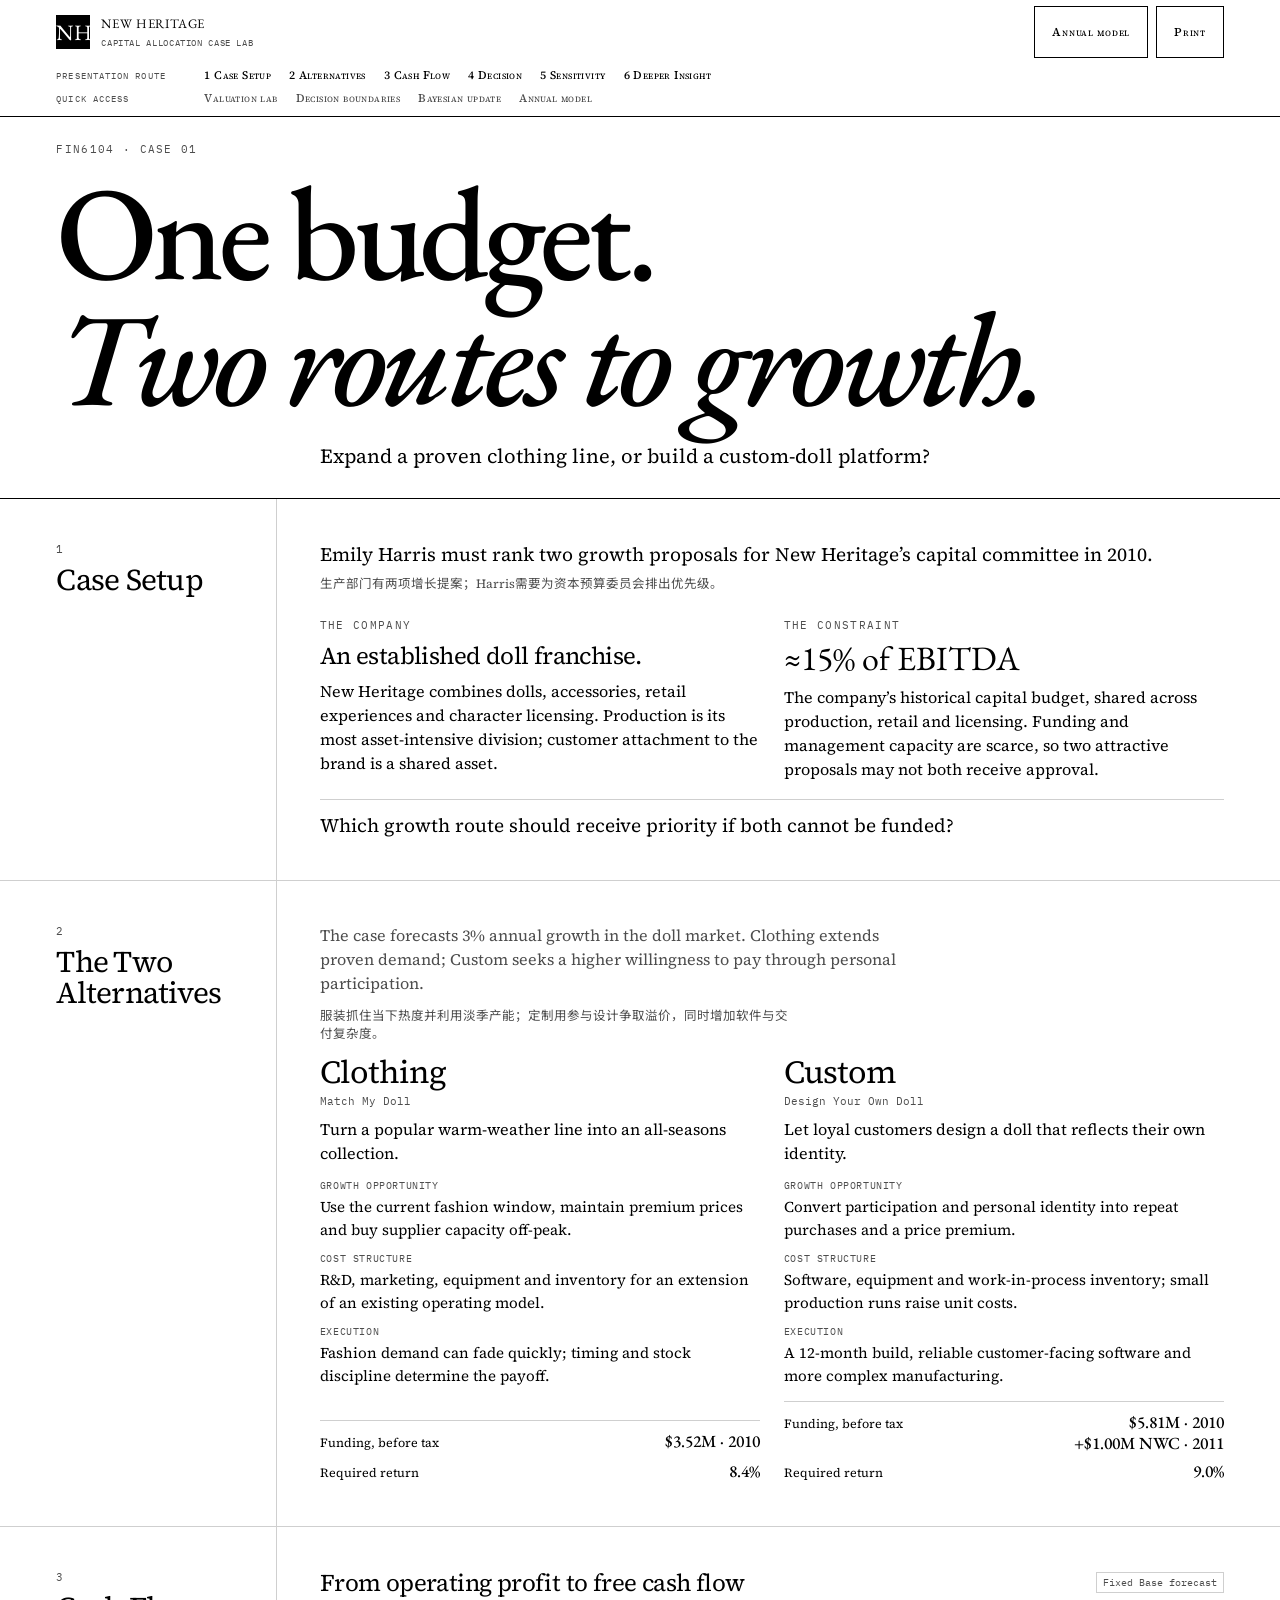
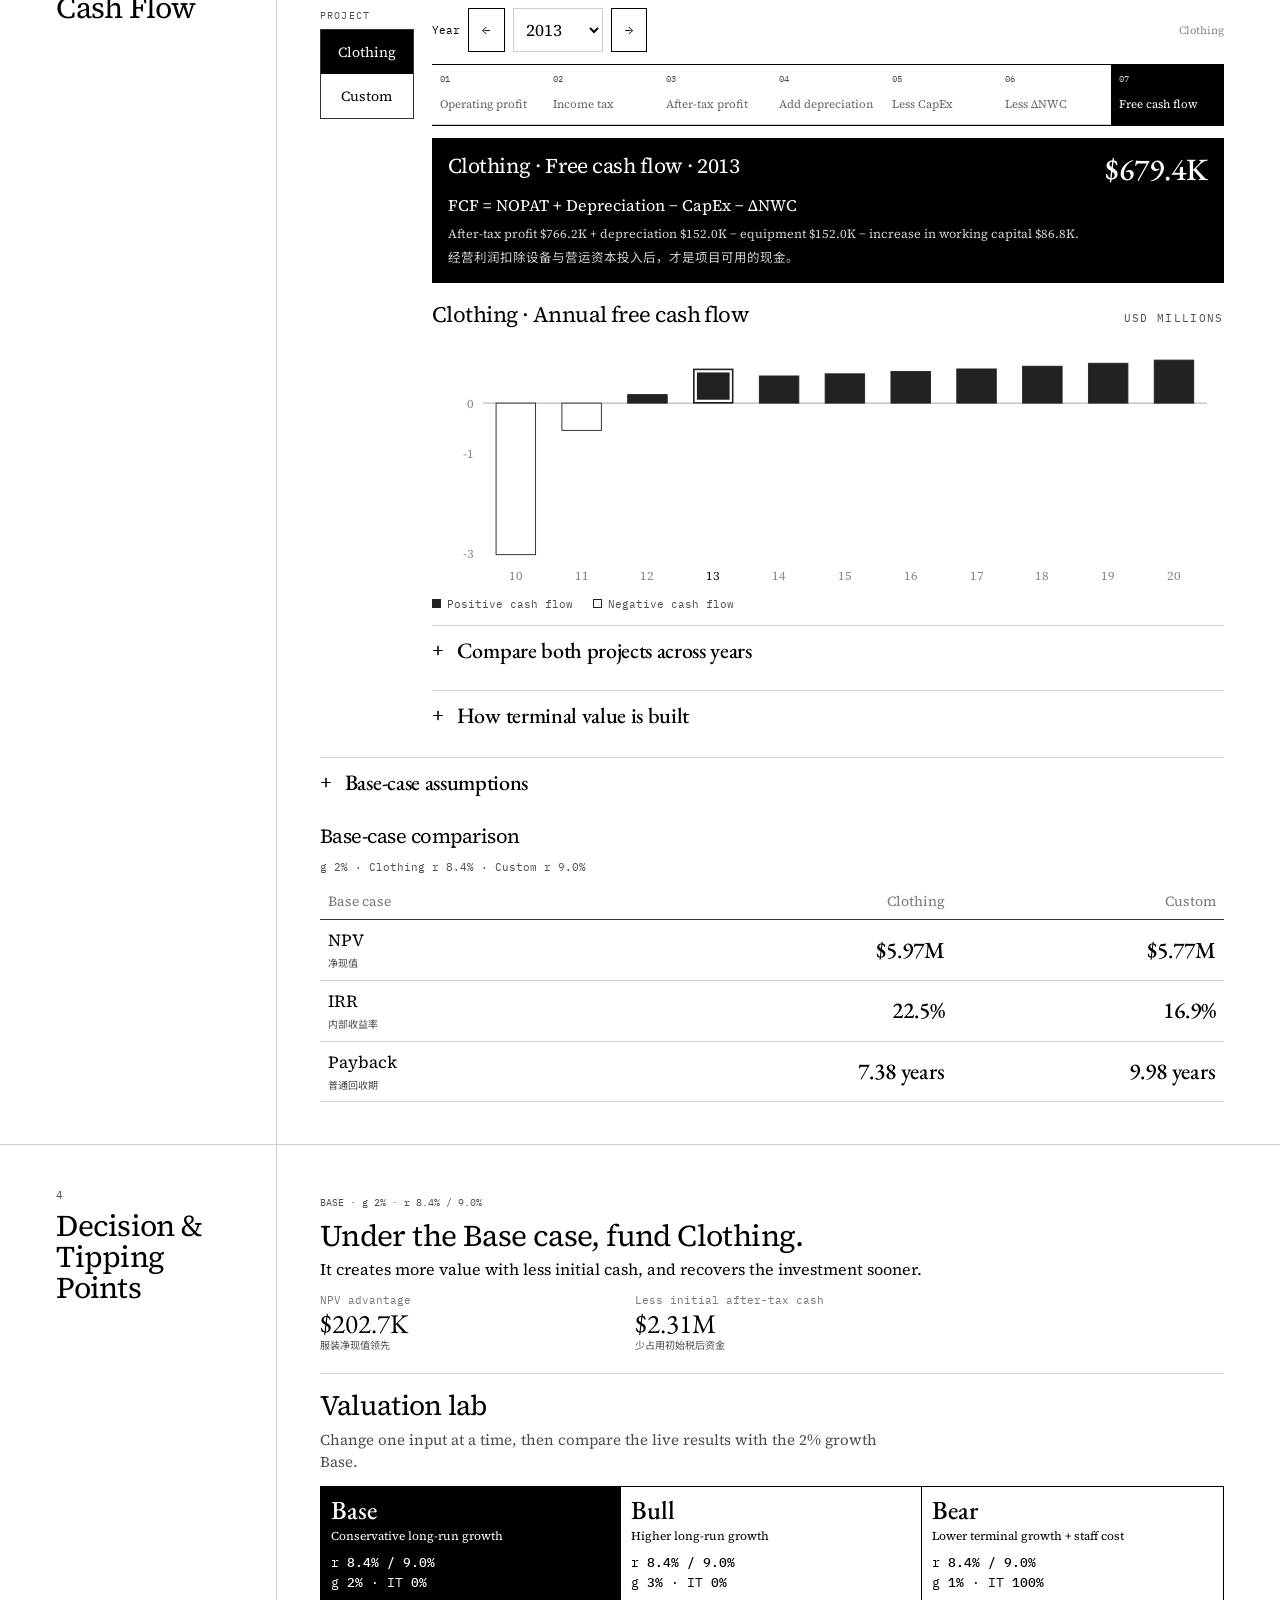
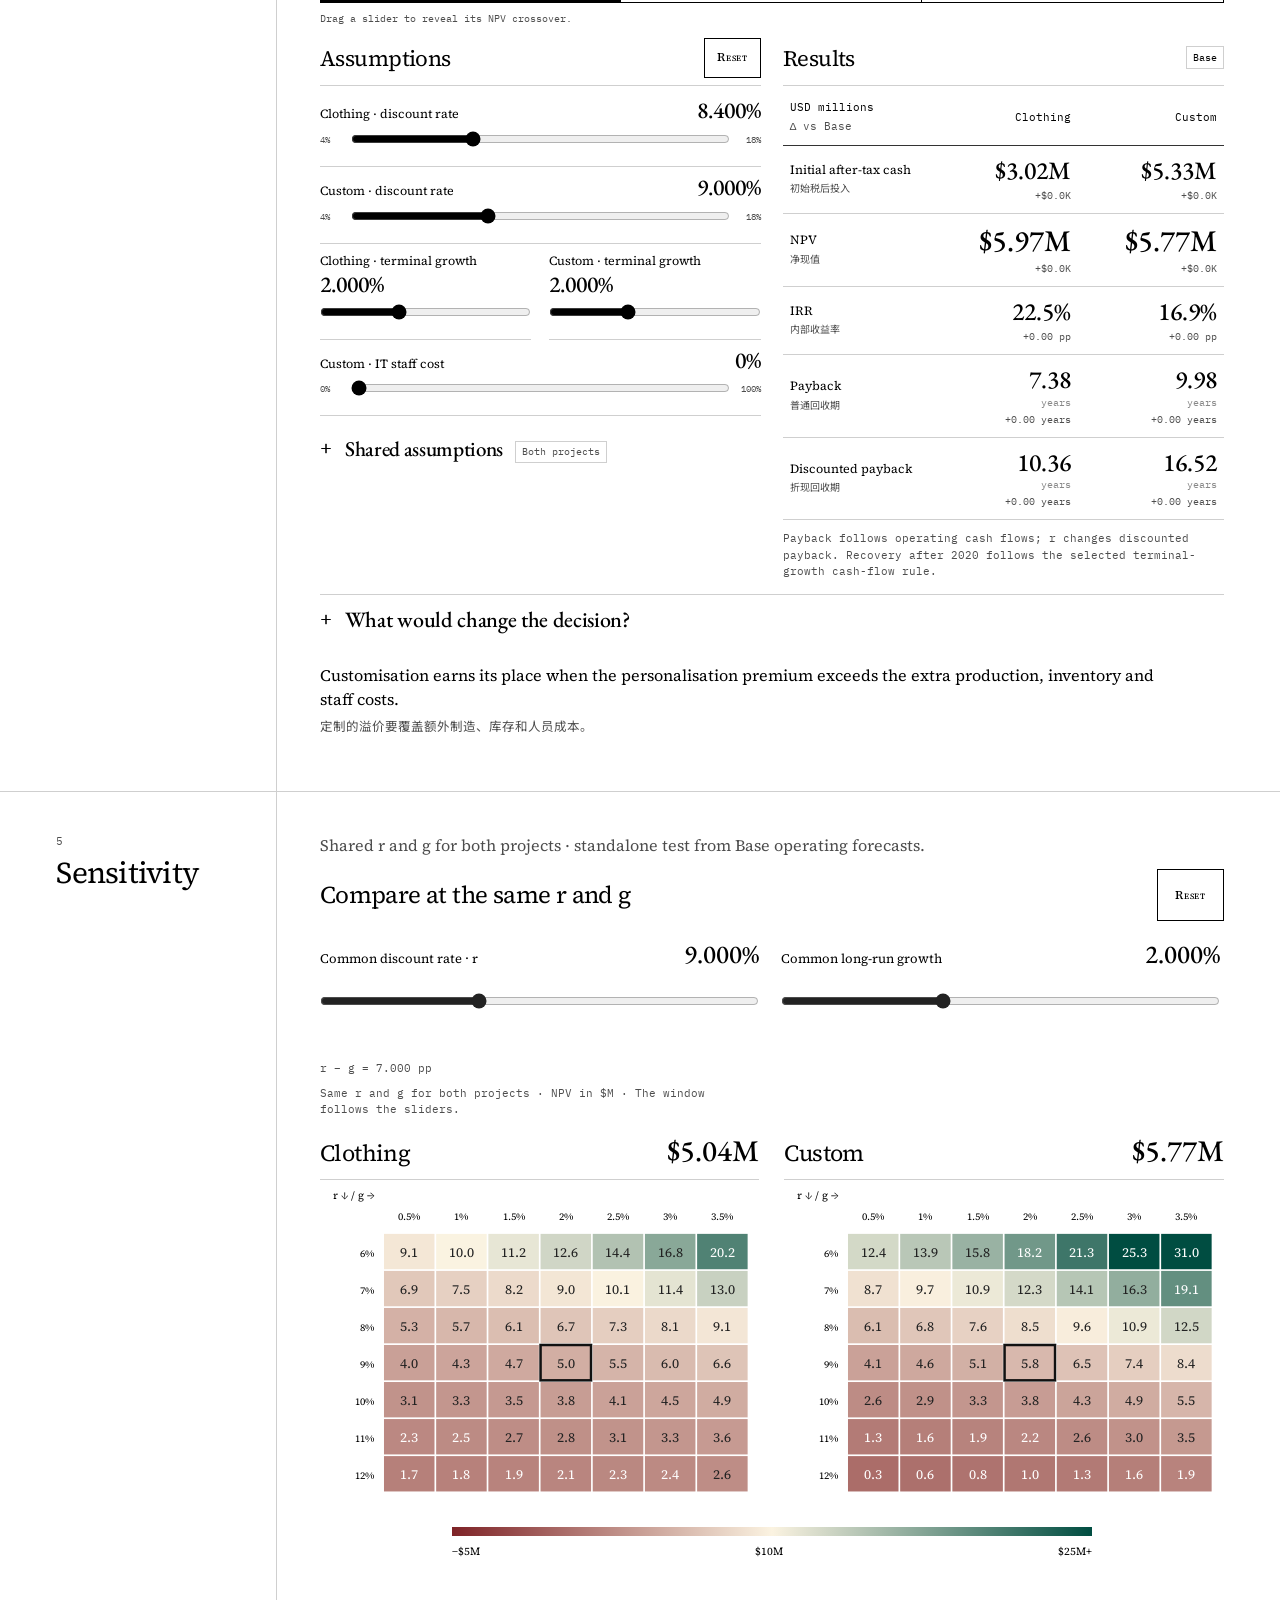
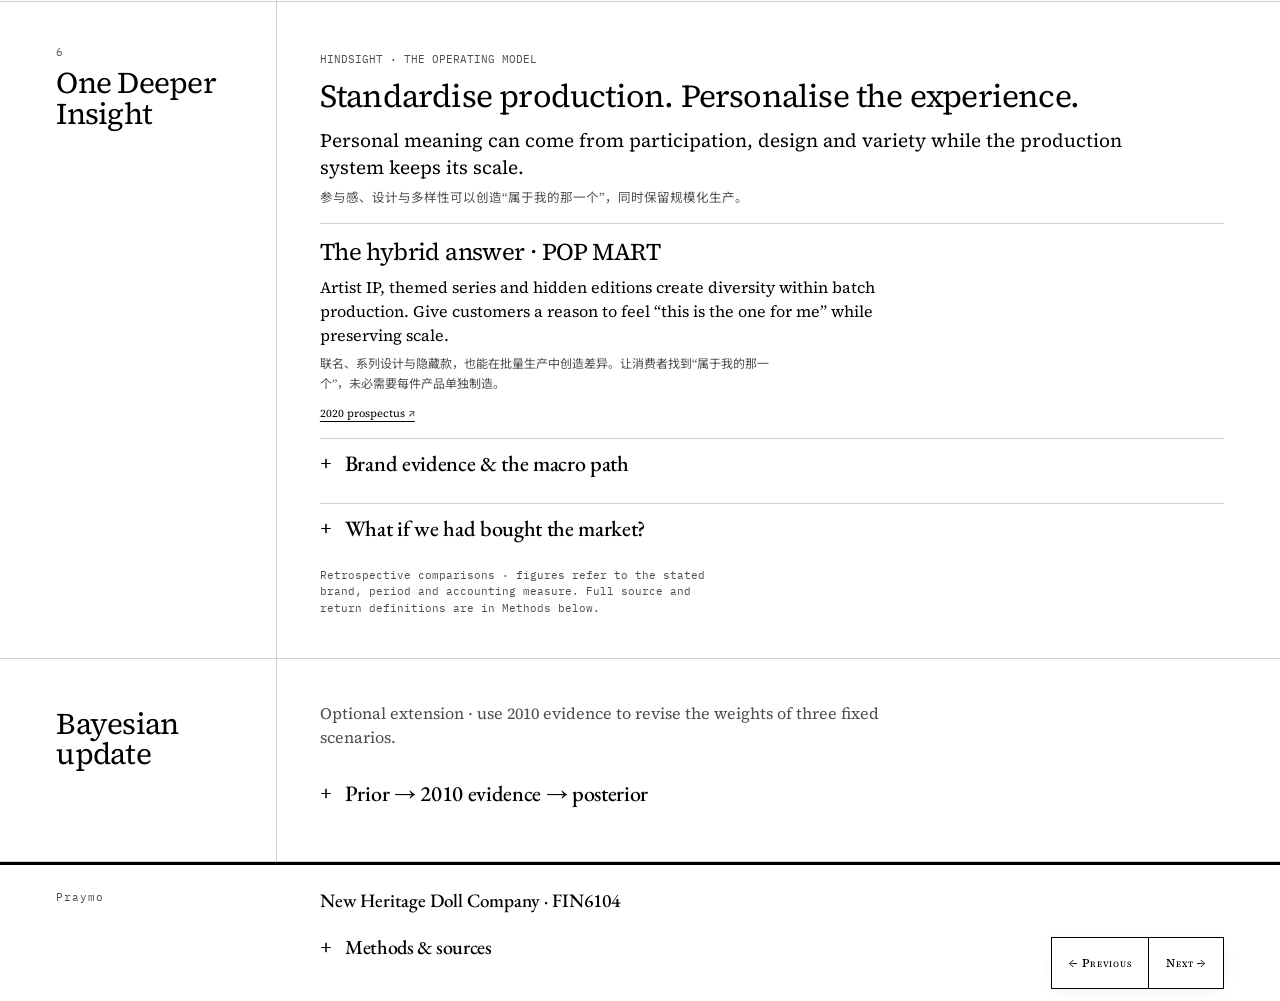
==== index.html @ f6956743 "Apply compact Monochrome typography and editorial layout" ====
<!doctype html>
<html lang="en"><head><meta charset="utf-8"><meta name="viewport" content="width=device-width, initial-scale=1"><meta name="theme-color" content="#ffffff"><meta name="nh-edition" content="2026-10-29-presentation-route"><title>New Heritage | Decision, Evidence &amp; Cash Flow</title><link rel="stylesheet" href="styles.css"><link rel="stylesheet" href="fonts.css"><link rel="stylesheet" href="monochrome.css"></head><body class="presentation"><header class="topbar"><div class="topbar-inner"><a class="brand" href="#decision"><span class="brand-mark">NH</span><span>NEW HERITAGE<small>CAPITAL ALLOCATION CASE LAB</small></span></a><div class="top-actions"><a class="btn btn-small" id="modeToggle" href="annual-model.html">Annual model</a><button class="btn btn-small" id="printBtn" type="button">Print</button></div></div><nav class="navlinks" aria-label="Sections"><div class="nav-row"><span class="nav-label">PRESENTATION ROUTE</span><a href="#setup">1 Case Setup</a><a href="#projects">2 Alternatives</a><a href="#valuation">3 Cash Flow</a><a href="#recommendation">4 Decision</a><a href="#sensitivity">5 Sensitivity</a><a href="#hindsight">6 Deeper Insight</a></div><div class="nav-row research-nav"><span class="nav-label">QUICK ACCESS</span><a href="#lab">Valuation lab</a><a href="#assumptions">Decision boundaries</a><a href="#bayesian">Bayesian update</a><a href="annual-model.html">Annual model</a></div></nav></header><main><section class="hero" id="decision" data-section="Overview" data-route="intro"><div class="hero-wrap"><div class="eyebrow">FIN6104 · CASE 01</div><h1>One budget.<br><em>Two routes to growth.</em></h1><p class="hero-lede">Expand a proven clothing line, or build a custom-doll platform?</p><div id="heroMetrics" hidden></div><div id="heroDecision" hidden></div></div></section><section class="section" id="setup" data-section="Case Setup" data-route="main"><div class="wrap"><header class="section-head"><span class="section-no">1</span><h2>Case Setup</h2></header><div class="section-body"><p class="lead">Emily Harris must rank two growth proposals for New Heritage’s capital committee in 2010.</p><p class="zh">生产部门有两项增长提案；Harris需要为资本预算委员会排出优先级。</p><div class="case-grid"><article><span class="micro">THE COMPANY</span><h3>An established doll franchise.</h3><p>New Heritage combines dolls, accessories, retail experiences and character licensing. Production is its most asset-intensive division; customer attachment to the brand is a shared asset.</p></article><article><span class="micro">THE CONSTRAINT</span><div class="case-budget">≈15% of EBITDA</div><p>The company’s historical capital budget, shared across production, retail and licensing. Funding and management capacity are scarce, so two attractive proposals may not both receive approval.</p></article></div><div class="case-question">Which growth route should receive priority if both cannot be funded?</div></div></div></section><section class="section " id="projects" data-section="The Two Alternatives" data-route="main"><div class="wrap"><header class="section-head"><span class="section-no">2</span><h2>The Two Alternatives</h2></header><div class="section-body"><p class="tool-intro">The case forecasts 3% annual growth in the doll market. Clothing extends proven demand; Custom seeks a higher willingness to pay through personal participation.</p><p class="zh">服装抓住当下热度并利用淡季产能；定制用参与设计争取溢价，同时增加软件与交付复杂度。</p><div class="grid-2" id="projectCards"></div></div></div></section><section class="section" id="valuation" data-section="Cash Flow" data-route="main"><div class="wrap"><header class="section-head"><span class="section-no">3</span><h2>Cash Flow</h2></header><div class="section-body"><div id="cashflow"><div class="explorer"><div class="explorer-heading"><h3>From operating profit to free cash flow</h3><span class="base-label scope-tag">Fixed Base forecast</span></div><div class="explorer-layout"><aside class="project-controls"><span class="micro">PROJECT</span><div class="project-switch" role="group" aria-label="Cash-flow project"><button class="tab active" data-project="clothing" type="button" aria-pressed="true">Clothing</button><button class="tab" data-project="custom" type="button" aria-pressed="false">Custom</button></div></aside><div class="explorer-main"><div class="flow-year-toolbar"><label for="flowYear">Year</label><button class="btn btn-small" id="flowYearPrev" aria-label="Previous cash-flow year">←</button><select id="flowYear" class="control-select" aria-label="Cash-flow comparison year"></select><button class="btn btn-small" id="flowYearNext" aria-label="Next cash-flow year">→</button><span id="flowProjectBasis"></span></div><div class="flow-chain" id="flowChain"></div><div class="flow-detail" id="flowDetail"></div><div class="chart-card"><div class="tool-heading"><h3 id="flowChartTitle">Annual free cash flow</h3><span class="micro">USD MILLIONS</span></div><div id="fcfChart" class="chart-wrap"></div></div><details class="supporting-details"><summary>Compare both projects across years</summary><div class="flow-year-scroll" id="flowYearMatrix"></div><div id="flowYearBridge"></div></details><details class="supporting-details"><summary>How terminal value is built</summary><div id="terminalBreakdown"></div></details></div></div></div></div><details class="baseline-rationale"><summary>Base-case assumptions</summary><div class="rationale-scroll"><table class="rationale-table"><thead><tr><th>Input · Base</th><th>What the case says</th><th>Our modeling choice</th></tr></thead><tbody><tr><th scope="row"><span class="rationale-en">Project discount rates</span><b class="rationale-value">8.4% / 9.0%</b></th><td><span class="rationale-en">The case assigns production projects rates of 7.7%, 8.4% and 9.0% by risk; Clothing is moderate risk, while Custom introduces software and manufacturing uncertainty. (pp. 4–6)</span></td><td><span class="rationale-en">Clothing’s explicit moderate-risk assessment gives 8.4%. We classify Custom as high risk because of software reliability, a longer development period and manufacturing complexity, and select the case’s 9.0% high-risk rate. Use the case’s project hurdle rates.</span></td></tr><tr><th scope="row"><span class="rationale-en">Forecasts &amp; long-run growth</span><b class="rationale-value">Case forecasts → g 2%</b></th><td><span class="rationale-en">Exhibits 1–2 give annual forecasts through 2020. The committee asks for conservative perpetual growth. (pp. 1, 4, 8)</span></td><td><span class="rationale-en">Use the case figures through 2020, then grow terminal cash flow at 2% a year. Bull tests 3%.</span></td></tr><tr><th scope="row"><span class="rationale-en">Loss tax relief</span><b class="rationale-value">Use in 2010</b></th><td><span class="rationale-en">Upfront deductible expenses are $1.250M for Clothing and $1.201M for Custom. The company also has profitable businesses. (pp. 2–3, 5–6)</span></td><td><span class="rationale-en">Base: assume the losses offset other company taxable income in 2010, saving $500K and $480.4K of tax. If they can only offset this project’s later profit, the savings arrive later and NPV falls.</span></td></tr><tr><th scope="row"><span class="rationale-en">Existing IT staff</span><b class="rationale-value">0% of $435K</b></th><td><span class="rationale-en">Table 4 lists $435K of personnel costs, mainly for 2011. Staff are corporate resources and almost certainly available; the proposal excludes their costs. (p. 6)</span></td><td><span class="rationale-en">Start at 0%, assuming reassignment causes no replacement spending or lost contribution elsewhere. Treat that as our incremental-cost judgment; the 100% test charges $435K once in 2011.</span></td></tr><tr><th scope="row"><span class="rationale-en">Investment and depreciation</span><b class="rationale-value">1.00×</b></th><td><span class="rationale-en">The exhibits give annual equipment spending and depreciation. (pp. 5–6, 8)</span></td><td><span class="rationale-en">Use the case schedules at 1.00×.</span></td></tr><tr><th scope="row"><span class="rationale-en">Working capital</span><b class="rationale-value">Deduct the increase</b></th><td><span class="rationale-en">The exhibits specify operating cash, receivables, inventory, payables and startup funding. (pp. 5–6, 8)</span></td><td><span class="rationale-en">Rebuild each year’s balance and deduct only its increase from cash flow. Inventory and receivables tie up cash; supplier credit offsets part of that funding need.</span></td></tr><tr><th scope="row"><span class="rationale-en">Timing and terminal value</span><b class="rationale-value">2010 → 2020</b></th><td><span class="rationale-en">Forecasts end in 2020; continuing operations use a growing perpetuity. (pp. 1, 4, 8)</span></td><td><span class="rationale-en">End-2010 = t₀. Discount year-end cash flows and TV₂₀₂₀ = FCF₂₀₂₀ × (1 + g) / (r − g) back to t₀.</span></td></tr></tbody></table></div></details><div class="baseline-summary"><h3 class="valuation-results-heading">Base-case comparison</h3><div class="base-label">g 2% · Clothing r 8.4% · Custom r 9.0%</div><div id="decisionComparison"></div></div></div></div></section><section class="section " id="recommendation" data-section="Decision &amp; Tipping Points" data-route="main"><div class="wrap"><header class="section-head"><span class="section-no">4</span><h2>Decision &amp; Tipping Points</h2></header><div class="section-body"><div class="recommendation-summary"><div class="base-label">BASE · g 2% · r 8.4% / 9.0%</div><h3 class="thesis" id="recTitle">Fund Clothing first.</h3><p class="lead" id="recBody"></p><div class="decision-numbers" id="decisionNumbers"></div></div><div class="decision-lab" id="lab"><h3 class="lab-title">Valuation lab</h3><p class="tool-intro">Change one input at a time, then compare the live results with the 2% growth Base.</p>
    <div class="scenario-row" id="scenarioCards"></div>
    <p class="slider-marker-key">Drag a slider to reveal its NPV crossover.</p>
        <div class="lab-layout">
      <div class="card controls-card"><div class="assumptions-header"><div><h3>Assumptions</h3></div><button class="btn btn-small" id="resetBtn" type="button">Reset</button></div>
        <div class="control-group"><div class="control-top"><label for="clothingRate"><span>Clothing · discount rate</span></label><output id="clothingRateOut">8.4%</output></div><div class="range-row"><span class="range-end">4%</span><input id="clothingRate" data-key="clothingRate" type="range" min="0.04" max="0.18" step="0.00001" value="0.084"><span class="range-end">18%</span></div></div>
        <div class="control-group"><div class="control-top"><label for="customRate"><span>Custom · discount rate</span></label><output id="customRateOut">9.0%</output></div><div class="range-row"><span class="range-end">4%</span><input id="customRate" data-key="customRate" type="range" min="0.04" max="0.18" step="0.00001" value="0.09"><span class="range-end">18%</span></div></div>
        <div class="control-pair">
          <div class="control-group"><div class="control-top"><label for="clothingG"><span>Clothing · terminal growth</span></label><output id="clothingGOut">2.0%</output></div><div class="range-row"><input id="clothingG" data-key="clothingG" type="range" min="0" max="0.055" step="0.00001" value="0.02"></div></div>
          <div class="control-group"><div class="control-top"><label for="customG"><span>Custom · terminal growth</span></label><output id="customGOut">2.0%</output></div><div class="range-row"><input id="customG" data-key="customG" type="range" min="0" max="0.055" step="0.00001" value="0.02"></div></div>
        </div>
        <div class="control-group"><div class="control-top"><label for="itShare"><span>Custom · IT staff cost</span></label><output id="itShareOut">0%</output></div><div class="range-row"><span class="range-end">0%</span><input id="itShare" data-key="itShare" type="range" min="0" max="1" step="0.05" value="0"><span class="range-end">100%</span></div></div>
        <details class="advanced-controls"><summary>Shared assumptions <span class="scope-tag">Both projects</span></summary><div class="control-group"><div class="control-top"><label for="revDelta"><span>Revenue growth shift</span></label><output id="revDeltaOut">0.0 pp</output></div><div class="range-row"><span class="range-end">−5 pp</span><input id="revDelta" data-key="revDelta" type="range" min="-0.05" max="0.05" step="0.005" value="0" aria-describedby="revDeltaHelp"><span class="range-end">+5 pp</span></div><p class="control-help" id="revDeltaHelp">Adds percentage points to each forecast growth rate after first sales; compounds over time.</p></div>
        <div class="control-group"><div class="control-top"><label for="marginDelta"><span>EBIT margin shift</span></label><output id="marginDeltaOut">0.0 pp</output></div><div class="range-row"><span class="range-end">−5 pp</span><input id="marginDelta" data-key="marginDelta" type="range" min="-0.05" max="0.05" step="0.005" value="0" aria-describedby="marginDeltaHelp"><span class="range-end">+5 pp</span></div><p class="control-help" id="marginDeltaHelp">Adds the selected share of revenue to annual operating profit.</p></div>
        <div class="control-pair">
          <div class="control-group"><div class="control-top"><label for="capexMult"><span>CapEx &amp; depreciation</span></label><output id="capexMultOut">1.00×</output></div><div class="range-row"><input id="capexMult" data-key="capexMult" type="range" min="0.5" max="1.5" step="0.05" value="1" aria-describedby="capexMultHelp"></div><p class="control-help" id="capexMultHelp">Scales both annual equipment spending and its depreciation schedule.</p></div>
          <div class="control-group"><div class="control-top"><label for="nwcMult"><span>Working-capital requirement</span></label><output id="nwcMultOut">1.00×</output></div><div class="range-row"><input id="nwcMult" data-key="nwcMult" type="range" min="0.5" max="1.5" step="0.05" value="1" aria-describedby="nwcMultHelp"></div><p class="control-help" id="nwcMultHelp">Scales annual working-capital balances, including startup funding.</p></div>
        </div>
        <div class="control-pair">

          <div class="control-group"><label for="terminalMethod" class="small" style="font-weight:750;display:block;margin-bottom:8px"><span>Terminal FCF method</span></label><select class="control-select" id="terminalMethod" aria-describedby="terminalHelp"><option value="0" selected>Grow 2020 FCF directly</option><option value="1">Rebuild NWC at terminal growth g</option></select><p class="control-help" id="terminalHelp">Sets 2021 FCF for terminal value: grow 2020 FCF, or rebuild working-capital investment at g.</p></div>
        </div>
        <div class="control-group"><label for="taxMode" class="small" style="font-weight:750;display:block;margin-bottom:8px"><span>Tax-loss timing</span></label><select class="control-select" id="taxMode" aria-describedby="taxHelp"><option value="1" selected>Immediate tax relief · Base</option><option value="2">Carry losses forward</option></select><p class="control-help" id="taxHelp">Use loss deductions now against company profit, or later against project profit.</p></div>
        </details><div class="value-chips" id="paramDiffs"></div>
      </div>
      <div class="card results-card">
        <div class="results-header"><div><h3>Results</h3></div><span class="pill teal" id="currentScenarioTag">BASE CASE</span></div>
        <div class="metric-grid" id="liveMetrics"></div>
        <div id="liveComparison"></div>
        <div class="status-note" id="liveNote"></div><p class="payback-basis">Payback follows operating cash flows; r changes discounted payback. Recovery after 2020 follows the selected terminal-growth cash-flow rule.</p>
        <div id="liveNpvChart" class="chart-wrap" hidden></div>
      </div>
    </div>
<details class="tipping-detail" id="assumptions"><summary>What would change the decision?</summary><div id="thresholdMount"></div></details></div><p class="economic-line">Customisation earns its place when the personalisation premium exceeds the extra production, inventory and staff costs.</p><p class="zh">定制的溢价要覆盖额外制造、库存和人员成本。</p></div></div></section><section class="section " id="sensitivity" data-section="Sensitivity" data-route="main"><div class="wrap"><header class="section-head"><span class="section-no">5</span><h2>Sensitivity</h2></header><div class="section-body"><p class="tool-intro">Shared r and g for both projects · standalone test from Base operating forecasts.</p><div class="sensitivity-layout">
      <div class="card sensitivity-note"><span class="pill">CURRENT NPV GAP</span><div class="big-diff" id="npvGap">+$0.18M</div><h3 id="rankingTitle">Custom 当前领先</h3><p id="rankingText">基准情景下的净现值差距很小。终值假设是影响排名的主要因素之一。</p><div class="flip-box" id="flipBox"><strong>排名翻转条件</strong><span>正在计算……</span></div></div>
      <div class="card heatmap-card"><div class="heatmap-header"><h3>Compare at the same r and g</h3><button class="btn btn-small" id="sensitivityReset" type="button">Reset</button><select id="heatProject" class="control-select" hidden="hidden" aria-hidden="true"><option value="growth">Common long-run growth</option><option value="rate">Parallel discount-rate shift</option></select></div><div class="shared-sweep-control rate-sweep"><div class="control-top"><label for="sensitivityR">Common discount rate · r</label><output id="sensitivityROut"></output></div><div class="range-track"><input type="range" id="sensitivityR" min="0.04" max="0.18" step="0.0001" value="0.09"><span class="crossover-tick" id="sensitivityRTick" hidden><b></b></span></div></div><div class="shared-sweep-control"><div class="control-top"><label for="sharedSweep">Common long-run growth</label><output id="sharedSweepOut">3.00%</output></div><div class="range-track"><input type="range" id="sharedSweep" min="0" max="0.055" step="0.0001" value="0.02"><span class="crossover-tick" id="sharedSweepTick" hidden><b></b></span></div></div><p class="spread-note" id="sensitivitySpread" aria-live="polite"></p><div id="heatmapMount"></div></div>
    </div>
  </div></div></section><section class="section" id="hindsight" data-section="One Deeper Insight" data-route="main"><div class="wrap"><header class="section-head"><span class="section-no">6</span><h2>One Deeper Insight</h2></header><div class="section-body"><span class="base-label">HINDSIGHT · THE OPERATING MODEL</span><h3 class="deeper-focus">Standardise production. Personalise the experience.</h3><p class="lead">Personal meaning can come from participation, design and variety while the production system keeps its scale.</p><p class="zh">参与感、设计与多样性可以创造“属于我的那一个”，同时保留规模化生产。</p><div class="hybrid-lesson"><h3>The hybrid answer · POP MART</h3><p>Artist IP, themed series and hidden editions create diversity within batch production. Give customers a reason to feel “this is the one for me” while preserving scale.</p><p class="zh">联名、系列设计与隐藏款，也能在批量生产中创造差异。让消费者找到“属于我的那一个”，未必需要每件产品单独制造。</p><a href="https://www1.hkexnews.hk/listedco/listconews/sehk/2020/1201/2020120100099.pdf" target="_blank" rel="noopener">2020 prospectus ↗</a></div><details class="historical-evidence"><summary>Brand evidence &amp; the macro path</summary><div class="hindsight-grid"><article><span class="micro">PARTICIPATION + STANDARD COMPONENTS</span><h3>Build-A-Bear</h3><div class="history-number">$529.8M</div><small>FY2025 revenue · $67.2M pre-tax income</small><p>Stuffing, dressing and naming create a personal experience around reusable components. A 12.7% pre-tax margin shows the model can generate profit.</p><p class="zh">标准部件加参与体验，2025财年税前利润率12.7%。</p><a href="https://buildabear.gcs-web.com/news-releases/news-release-details/build-bear-workshop-reports-fourth-and-record-fiscal-2025" target="_blank" rel="noopener">FY2025 results ↗</a></article><article><span class="micro">PERSONALISED DOLLS</span><h3>American Girl</h3><div class="history-number">−9%</div><small>FY2023 segment net sales · $207.2M</small><p>Create Your Own launched in 2017. The wider brand later faced declining sales and a $5.7M operating loss in 2023. Customisation still needs sustained brand demand.</p><p class="zh">2017年推出定制；品牌2023年收入下降、经营亏损，持续需求仍是核心。</p><a href="https://www.americangirl.com/pages/our-story" target="_blank" rel="noopener">2017 launch</a> · <a href="https://www.sec.gov/Archives/edgar/data/63276/000162828024011371/mat-20231231.htm" target="_blank" rel="noopener">FY2023 results ↗</a></article><article><span class="micro">REFRESH AN ESTABLISHED FRANCHISE</span><h3>Barbie</h3><div class="history-number">+16%</div><small>2020 gross billings · $1.35B</small><p>An established brand grew through a scalable product portfolio. This is the execution analogue for refreshing a proven line rather than rebuilding the production model.</p><p class="zh">成熟品牌通过规模化产品组合增长，对应服装项目“扩展已验证产品”的执行逻辑。</p><a href="https://www.sec.gov/Archives/edgar/data/63276/000162828021003197/mat-20201231.htm" target="_blank" rel="noopener">FY2020 results ↗</a></article></div><div class="macro-check"><h3>What the macro path supported</h3><p>The 2009–2020 expansion and the later e-commerce surge supported online access. The tax changes and the 2020 recession challenge a smooth, unchanged cash-flow path.</p><p class="zh">复苏与电商增长支持线上渠道；税制变化和2020年衰退，则要求重新检验现金流路径。</p><a href="https://www.nber.org/research/data/us-business-cycle-expansions-and-contractions" target="_blank" rel="noopener">NBER</a> · <a href="https://www.census.gov/library/stories/2022/04/ecommerce-sales-surged-during-pandemic.html" target="_blank" rel="noopener">US Census</a></div></details><details class="market-coda" id="marketCheck"><summary>What if we had bought the market?</summary><p class="market-subtitle">Growth of $100 · End-2010 → End-2020 · Total return</p><div id="marketChart" class="market-chart"></div><div id="marketReturns" class="market-returns"></div><p class="market-takeaway">Investing is about turning capital into cash.</p></details><p class="source-note">Retrospective comparisons · figures refer to the stated brand, period and accounting measure. Full source and return definitions are in Methods below.</p></div></div></section><section class="section" id="bayesian" data-section="Bayesian update" data-route="research"><div class="wrap"><header class="section-head"><h2>Bayesian update</h2></header><div class="section-body"><p class="tool-intro">Optional extension · use 2010 evidence to revise the weights of three fixed scenarios.</p><details class="bayes-disclosure" id="bayesianDisclosure"><summary>Prior → 2010 evidence → posterior</summary><p class="bayes-scope">Fixed scenario values · both projects · separate from lab adjustments</p><details class="bayes-scenarios"><summary>Scenario NPVs used in this update</summary><div id="robustnessMount"></div></details><p class="lead" id="bayesNarrative"></p><p class="zh" id="bayesNarrativeZh"></p><div class="evidence-grid"><article><span class="micro">10 AUG 2010 · FED</span><h3>A slower recovery.</h3><p>Weak income, unemployment and tight credit weigh on household spending.</p><a href="https://www.federalreserve.gov/newsevents/pressreleases/monetary20100810a.htm" target="_blank" rel="noopener">Read evidence ↗</a></article><article><span class="micro">29 JAN 2010 · MATTEL</span><h3>Demand is uneven.</h3><p>FY2009 sales fell 8%; American Girl gross sales were flat.</p><a href="https://www.sec.gov/Archives/edgar/data/63276/000119312510016252/dex991.htm" target="_blank" rel="noopener">Read evidence ↗</a></article><article><span class="micro">18 FEB 2010 · BUILD-A-BEAR</span><h3>Experience is cyclical.</h3><p>Fiscal Q4 2009 comparable-store sales fell 9.9%.</p><a href="https://www.sec.gov/Archives/edgar/data/1113809/000115752310001003/a6184440ex99_1.htm" target="_blank" rel="noopener">Read evidence ↗</a></article></div><div class="bayes-tool"><div class="tool-heading"><h3>Prior → evidence → posterior</h3><button class="btn btn-small" id="neutralEvidence" type="button">Neutral evidence · 1×</button></div><p class="input-note">1. Set prior weights → 2. Score how well the evidence fits each scenario → 3. Update weights and weighted NPVs.</p><div class="table-scroll"><table class="bayes-input-table"><thead><tr><th>Scenario</th><th>Prior weight · %</th><th>Evidence fit · ×</th><th>Prior × fit</th><th>Updated weight</th></tr></thead><tbody><tr><th>Base<small>g 2%</small></th><td><input id="probBase" type="number" min="0" max="100" step="1" value="50" aria-label="Base prior weight"></td><td><input id="likeBase" type="number" min="0" max="10" step="0.1" value="1" aria-label="Base evidence likelihood"></td><td class="bayes-product" id="bayesProductBase"></td><td id="posteriorBase"></td></tr><tr><th>Bull<small>g 3%</small></th><td><input id="probBull" type="number" min="0" max="100" step="1" value="20" aria-label="Bull prior weight"></td><td><input id="likeBull" type="number" min="0" max="10" step="0.1" value="0.6" aria-label="Bull evidence likelihood"></td><td class="bayes-product" id="bayesProductBull"></td><td id="posteriorBull"></td></tr><tr><th>Bear<small>g 1% + IT</small></th><td><input id="probBear" type="number" min="0" max="100" step="1" value="30" aria-label="Bear prior weight"></td><td><input id="likeBear" type="number" min="0" max="10" step="0.1" value="1.5" aria-label="Bear evidence likelihood"></td><td class="bayes-product" id="bayesProductBear"></td><td id="posteriorBear"></td></tr></tbody></table></div><div id="probResults" aria-live="polite"></div><div id="bayesWeightBoundary"></div><p class="method-note">Illustrative analyst inputs: prior weights and evidence-fit multipliers. Updated weight = (prior × fit) / Σ(prior × fit). Weighted NPV = Σ(updated weight × scenario NPV).</p></div></details></div></div></section><div id="appendixMounts" hidden><div id="valuationBridge"></div><select id="daysMode"><option value="365" selected>365</option><option value="360">360</option></select><div id="npvBar"></div><div id="terminalChart"></div><div id="validationTableMount"></div></div></main><footer class="foot"><div class="footer-wrap"><strong>New Heritage Doll Company · FIN6104</strong><span class="author-mark">Praymo</span><details id="methods"><summary>Methods &amp; sources</summary><p>Base: g 2%; Clothing r 8.4%, Custom r 9.0%; tax 40%; 365-day workbook convention; immediate loss relief; no extra IT staff charge. Original Excel checks retain their original g 3% inputs.</p><p>IRR includes terminal value in 2020. Payback excludes a terminal-value sale; both paybacks extend annual operating cash flows beyond 2020 using the chosen terminal-growth rule. Fractional years use interpolation.</p><p>IT: the 2011 staff-cost test adds up to $435K before tax. Include replacement spending or displaced contribution when resources have another valuable use. A company-wide cost transfer alone does not change cash flow.</p><p>Bayesian priors and evidence-fit multipliers are illustrative analyst choices, without statistical calibration to the cited news. Brand figures cover different periods and accounting measures; American Girl results cover the whole segment. Brand comparisons inform the operating argument.</p><p>QQQ: compound the rounded annual NAV total returns in the 2021 prospectus, with distributions reinvested. Treasury: rebase Damodaran’s annual 10-year US T-bond total-return wealth series, including coupons and price changes. Both start at $100 at end-2010, before investor taxes; project IRRs are model forecasts.</p><div class="method-links"><a href="https://www.sec.gov/Archives/edgar/data/1067839/000119312521019335/d78829d485bpos.htm" target="_blank" rel="noopener">QQQ prospectus</a><a href="https://pages.stern.nyu.edu/~adamodar/New_Home_Page/datafile/histretSP.html" target="_blank" rel="noopener">Treasury return series</a><a href="https://ocw.mit.edu/courses/14-271-industrial-organization-i-fall-2022/mit14_271_f22_lec3slides.pdf" target="_blank" rel="noopener">Pricing-menu theory</a></div></details></div></footer><div class="floating-nav"><button class="btn" id="prevSection" type="button">← Previous</button><button class="btn btn-dark" id="nextSection" type="button">Next →</button></div><div class="toast" id="toast" role="status" aria-live="polite"></div><script src="model-core.js"></script><script>
function setScenario(name){state=scenarioParams(name);scenarioName=name;syncControls();renderAll();toast(name==='Base'?'Base restored · g 2%':name==='Bull'?'Bull · g 3%':'Bear · g 1% + IT cost');}
function syncControls(){
  const map={clothingRate:'clothingRate',customRate:'customRate',clothingG:'clothingG',customG:'customG',revDelta:'revDelta',marginDelta:'marginDelta',capexMult:'capexMult',nwcMult:'nwcMult',itShare:'itShare'};
  Object.entries(map).forEach(([k,id])=>{if($(id))$(id).value=state[k];});
  $('daysMode').value=String(state.days);$('terminalMethod').value=String(state.terminalMethod);$('taxMode').value=String(state.taxMode);
  updateControlOutputs();
}
function updateControlOutputs(){
  $('clothingRateOut').textContent=(state.clothingRate*100).toFixed(3)+'%';$('customRateOut').textContent=(state.customRate*100).toFixed(3)+'%';$('clothingGOut').textContent=(state.clothingG*100).toFixed(3)+'%';$('customGOut').textContent=(state.customG*100).toFixed(3)+'%';
  $('revDeltaOut').textContent=(state.revDelta*100>0?'+':'')+(state.revDelta*100).toFixed(1)+' pp';$('marginDeltaOut').textContent=(state.marginDelta*100>0?'+':'')+(state.marginDelta*100).toFixed(1)+' pp';
  $('capexMultOut').textContent=state.capexMult.toFixed(2)+'×';$('nwcMultOut').textContent=state.nwcMult.toFixed(2)+'×';$('itShareOut').textContent=(state.itShare*100).toFixed(0)+'%';
}
function deltaText(current,base,fmt){const d=current-base;if(Math.abs(d)<1e-9)return '与 Excel 基准一致';return (d>0?'+':'−')+fmt(Math.abs(d));}
function renderParamDiffs(){$('paramDiffs').innerHTML='';}


function recoveryYears(m,discounted=false){
 const explicit=discounted?m.discountedPayback:m.payback;
 if(Number.isFinite(explicit))return explicit;
 const flows=discounted?m.pvFcf:m.fcf;
 const need=-flows.reduce((sum,v)=>sum+v,0);
 if(need<=0)return 10;
 const first=m.terminalFcf/(discounted?Math.pow(1+m.rate,11):1);
 const q=(1+m.g)/(discounted?1+m.rate:1);
 if(!Number.isFinite(first)||first<=0||!Number.isFinite(q)||q<=0)return null;
 let n,prior,flow;
 if(Math.abs(q-1)<1e-12){n=Math.max(1,Math.ceil(need/first));prior=first*(n-1);flow=first;}
 else{
   if(q<1&&need>=first/(1-q))return null;
   const logq=Math.log(q);
   n=Math.max(1,Math.ceil(Math.log1p(need*(q-1)/first)/logq));
   prior=first*Math.expm1((n-1)*logq)/(q-1);
   flow=first*Math.exp((n-1)*logq);
 }
 const result=10+n-1+Math.max(0,Math.min(1,(need-prior)/flow));
 return Number.isFinite(result)?result:null;
}
function extendedPayback(m){return recoveryYears(m,false);}
function extendedDiscountedPayback(m){return recoveryYears(m,true);}
const activeMarkerIds=new Set(),heldMarkerIds=new Set(),markerTimers={};
function revealMarker(input){activeMarkerIds.add(input.id);clearTimeout(markerTimers[input.id]);input.parentElement.querySelector('.crossover-tick')?.classList.add('is-active');}
function fadeMarker(input){clearTimeout(markerTimers[input.id]);markerTimers[input.id]=setTimeout(()=>{activeMarkerIds.delete(input.id);input.parentElement.querySelector('.crossover-tick')?.classList.remove('is-active');},650);}
function bindMarker(input){if(input.dataset.markerBound)return;input.dataset.markerBound='1';input.addEventListener('pointerdown',()=>{heldMarkerIds.add(input.id);revealMarker(input);});input.addEventListener('input',()=>{revealMarker(input);if(!heldMarkerIds.has(input.id))fadeMarker(input);});input.addEventListener('pointerup',()=>{heldMarkerIds.delete(input.id);fadeMarker(input);});input.addEventListener('pointercancel',()=>{heldMarkerIds.delete(input.id);fadeMarker(input);});input.addEventListener('keydown',()=>revealMarker(input));input.addEventListener('keyup',()=>fadeMarker(input));input.addEventListener('blur',()=>{heldMarkerIds.delete(input.id);fadeMarker(input);});}

function compactMetrics(models,showChanges=false){
const baseline=showChanges?getModels(BASE):null;
const defs=[['initial','Initial after-tax cash','初始税后投入','money',m=>-m.fcf[0]],['npv','NPV','净现值','money',m=>m.npv],['irr','IRR','内部收益率','rate',m=>m.irr],['payback','Payback','普通回收期','years',m=>extendedPayback(m)],['discounted','Discounted payback','折现回收期','years',m=>extendedDiscountedPayback(m)]];
const value=(id,unit,v)=>!Number.isFinite(v)?((id==='payback'||id==='discounted')?'<span class="unrecovered">Not<br>recovered</span>':'N/A'):unit==='money'?fmtM(v):unit==='rate'?fmtPct1(v):v.toFixed(2)+'<span class="metric-unit">years</span>';
const delta=(current,base,unit)=>{if(!Number.isFinite(current)||!Number.isFinite(base))return '<span class="metric-change">—</span>';let d=current-base;if(unit==='rate')d*=100;const digits=unit==='money'?1:2;if(Math.abs(d)<.5*Math.pow(10,-digits))d=0;const sign=d<0?'−':'+',body=unit==='money'?'$'+Math.abs(d).toFixed(1)+'K':Math.abs(d).toFixed(digits)+(unit==='rate'?' pp':' years');return '<span class="metric-change" title="Current minus g=2% Base">'+sign+body+'</span>';};
return '<table class="compact-metrics'+(showChanges?' with-changes':'')+'"><thead><tr><th>USD millions'+(showChanges?'<span class="delta-key">Δ vs Base</span>':'')+'</th><th>Clothing</th><th>Custom</th></tr></thead><tbody>'+defs.map(([id,en,zh,unit,get])=>'<tr data-metric="'+id+'" class="'+(id==='npv'?'npv-row':'')+'"><th scope="row">'+en+'<span class="zh">'+zh+'</span></th>'+['clothing','custom'].map(project=>{const v=get(models[project]);return '<td data-result-project="'+project+'"><span class="metric-current" data-value="'+(Number.isFinite(v)?v:'')+'">'+value(id,unit,v)+'</span>'+(showChanges?delta(v,get(baseline[project]),unit):'')+'</td>';}).join('')+'</tr>').join('')+'</tbody></table>';
}
let boundaryCache=null;
function baselineBoundaries(){if(boundaryCache)return boundaryCache;const b=getModels(BASE);const diff=(p)=>{const m=getModels(p);return m.custom.npv-m.clothing.npv;};const root=(f,lo,hi)=>{let a=f(lo),z=f(hi);if(!Number.isFinite(a)||!Number.isFinite(z)||a*z>0)return null;for(let i=0;i<75;i++){const mid=(lo+hi)/2,v=f(mid);if(Math.abs(v)<1e-9)return mid;if(v*a>0){lo=mid;a=v;}else hi=mid;}return(lo+hi)/2;};boundaryCache={commonG:root(g=>diff({...BASE,clothingG:g,customG:g}),0,.05),customG:root(g=>diff({...BASE,customG:g}),0,.05),customRate:root(r=>diff({...BASE,customRate:r}),.06,.14),itShare:root(it=>diff({...BASE,itShare:it}),0,1)};return boundaryCache;}
function renderBoundaries(){const t=baselineBoundaries(),base=getModels(BASE),cost=getModels({...BASE,itShare:1}),w=['Base','Bull','Bear'].map(n=>Math.max(0,Number($('prob'+n).value)||0)*Math.max(0,Number($('like'+n).value)||0)),post=scenarioWeighted(w);const weight=post?(post.probabilities[1]*100).toFixed(1)+'% Bull / '+(post.probabilities[2]*100).toFixed(1)+'% Bear':'—',bull=post&&post.bullCrossover!==null?(post.bullCrossover*100).toFixed(1)+'% Bull':'—';const rows=[['Common terminal growth','共同永续增长','2.000%',(t.commonG*100).toFixed(3)+'%','Custom leads above this rate.'],['Custom terminal growth','只调定制增长；服装维持2%','2.000%',(t.customG*100).toFixed(3)+'%','Custom leads above this rate.'],['Custom discount rate','只调定制贴现率','9.000%',(t.customRate*100).toFixed(3)+'%','Custom leads below this rate.'],['IT staff cost','2011年人员成本计入比例','0% of $435K','0–100% test','At 100%, Clothing leads by '+fmtK(cost.clothing.npv-cost.custom.npv)+'. More cost strengthens Clothing.'],['Scenario weights','乐观与下行情景的后验权重',weight,bull,'Custom leads above the Bull boundary; more Bear weight favours Clothing.']];rows.pop();$('bayesWeightBoundary').innerHTML='<p class="input-note">Bull-weight decision boundary: '+bull+'. Custom leads above it, holding the Base:Bear ratio fixed.</p>';$('thresholdMount').innerHTML='<table class="boundary-table"><thead><tr><th>Key assumption</th><th>Base / reference</th><th>Decision boundary</th><th>Beyond the boundary</th></tr></thead><tbody>'+rows.map(r=>`<tr><th scope="row">${r[0]}<span class="zh">${r[1]}</span></th><td data-label="BASE / REFERENCE">${r[2]}</td><td data-label="DECISION BOUNDARY"><b>${r[3]}</b></td><td data-label="WHAT CHANGES">${r[4]}</td></tr>`).join('')+'</tbody></table>';}
const SLIDER_DOMAINS={clothingRate:[.04,.18],customRate:[.04,.18],clothingG:[0,.055],customG:[0,.055],revDelta:[-.05,.05],marginDelta:[-.05,.05],capexMult:[.5,1.5],nwcMult:[.5,1.5],itShare:[0,1]};

function gapAt(p){const m=getModels(p);return m.clothing.npv===null||m.custom.npv===null?null:m.custom.npv-m.clothing.npv;}
function crossingRoot(f,lo,hi,target=(lo+hi)/2){let brackets=[],prev=null;for(let i=0;i<=48;i++){const x=lo+(hi-lo)*i/48,v=f(x);if(v===null||!Number.isFinite(v)){prev=null;continue;}if(Math.abs(v)<1e-8)return x;if(prev&&prev.v*v<0)brackets.push([prev.x,x,prev.v]);prev={x,v};}if(!brackets.length)return null;brackets.sort((a,b)=>Math.abs((a[0]+a[1])/2-target)-Math.abs((b[0]+b[1])/2-target));let [l,h,lv]=brackets[0];for(let i=0;i<45;i++){const mid=(l+h)/2,v=f(mid);if(v===null)return null;if(v*lv>0){l=mid;lv=v;}else h=mid;}return(l+h)/2;}
function sliderCrossover(key,p=state){const domain=SLIDER_DOMAINS[key];if(!domain)return null;return crossingRoot(x=>gapAt({...p,[key]:x}),domain[0],domain[1],p[key]);}
function thresholdLabel(key,v){return key==='itShare'?(v*100).toFixed(1)+'%':key==='revDelta'||key==='marginDelta'?(v*100).toFixed(2)+' pp':key==='capexMult'||key==='nwcMult'?v.toFixed(3)+'×':(v*100).toFixed(3)+'%';}
function setThresholdTick(tick,value,min,max,text){if(value===null||!Number.isFinite(value)||value<min||value>max){tick.hidden=true;return;}tick.hidden=false;tick.style.left=((value-min)/(max-min)*100)+'%';tick.querySelector('b').textContent='Flip '+text;const ratio=(value-min)/(max-min);tick.querySelector('b').style.transform=ratio<.25?'translateX(0)':ratio>.75?'translateX(-100%)':'translateX(-50%)';tick.title='Equal NPV · other inputs fixed';}
function renderSliderMarkers(){document.querySelectorAll('input[type=range][data-key]').forEach(input=>{let track=input.parentElement;if(!track.classList.contains('range-track')){const wrapper=document.createElement('div');wrapper.className='range-track';input.before(wrapper);wrapper.append(input);track=wrapper;}let tick=track.querySelector('.crossover-tick');if(!tick){tick=document.createElement('span');tick.className='crossover-tick';tick.append(document.createElement('b'));track.append(tick);}bindMarker(input);const key=input.dataset.key,root=sliderCrossover(key);setThresholdTick(tick,root,Number(input.min),Number(input.max),root===null?'':thresholdLabel(key,root));tick.classList.toggle('is-active',activeMarkerIds.has(input.id));});}
function scenarioWeighted(weights){const names=['Base','Bull','Bear'],sum=weights.reduce((a,b)=>a+b,0);if(!sum)return null;const probabilities=weights.map(x=>x/sum),models=names.map(n=>getModels(scenarioParams(n)));const c=probabilities.reduce((v,p,i)=>v+p*models[i].clothing.npv,0),u=probabilities.reduce((v,p,i)=>v+p*models[i].custom.npv,0);const winningShare=probabilities.reduce((v,p,i)=>v+(models[i].custom.npv>models[i].clothing.npv?p:0),0);const upsideSum=weights[0]+weights[1];const upsideGap=upsideSum?((models[0].custom.npv-models[0].clothing.npv)*weights[0]+(models[1].custom.npv-models[1].clothing.npv)*weights[1])/upsideSum:null;const bearGap=models[2].custom.npv-models[2].clothing.npv;const bearCrossover=upsideGap===null?null:upsideGap/(upsideGap-bearGap);const otherSum=weights[0]+weights[2],otherGap=otherSum?((models[0].custom.npv-models[0].clothing.npv)*weights[0]+(models[2].custom.npv-models[2].clothing.npv)*weights[2])/otherSum:null,bullGap=models[1].custom.npv-models[1].clothing.npv,bullRoot=otherGap===null?null:-otherGap/(bullGap-otherGap),bullCrossover=bullRoot!==null&&bullRoot>0&&bullRoot<1?bullRoot:null;return {probabilities,c,u,winningShare,bearCrossover,bullCrossover};}
function renderProbability(){const names=['Base','Bull','Bear'],priors=names.map(n=>Math.max(0,Math.min(100,Number($('prob'+n).value)||0))),likes=names.map(n=>Math.max(0,Math.min(10,Number($('like'+n).value)||0))),m=scenarioWeighted(priors.map((p,i)=>p*likes[i])),before=scenarioWeighted(priors);if(!m||!before){$('probResults').textContent='Enter positive prior and evidence weights.';$('bayesNarrative').textContent='Give at least one scenario positive weight.';$('bayesNarrativeZh').textContent='至少为一个情景赋予正权重。';names.forEach(n=>{$('posterior'+n).textContent='—';$('bayesProduct'+n).textContent='—';});renderBoundaries();return;}names.forEach((n,i)=>{$('posterior'+n).textContent=(m.probabilities[i]*100).toFixed(1)+'%';$('bayesProduct'+n).textContent=(priors[i]*likes[i]).toFixed(1);});const winner=m.c>=m.u?'Clothing':'Custom',oldWinner=before.c>=before.u?'Clothing':'Custom',bearBefore=(before.probabilities[2]*100).toFixed(1),bearAfter=(m.probabilities[2]*100).toFixed(1);$('bayesNarrative').textContent=`With the selected evidence scores, Bear weight moves from ${bearBefore}% to ${bearAfter}%. ${winner} leads on weighted NPV.`;$('bayesNarrativeZh').textContent=`按当前设定，下行情景权重由${bearBefore}%更新为${bearAfter}%；更新后${winner==='Clothing'?'服装':'定制'}的加权净现值领先。`;$('probResults').innerHTML='<div class="prob-values"><div><small>Clothing · posterior-weighted NPV</small><b>'+fmtM(m.c)+'</b><span class="prior-value">Before evidence '+fmtM(before.c)+'</span></div><div><small>Custom · posterior-weighted NPV</small><b>'+fmtM(m.u)+'</b><span class="prior-value">Before evidence '+fmtM(before.u)+'</span></div></div>'+`<p class="bayes-conclusion">${winner} advantage: ${fmtK(Math.abs(m.c-m.u))}. Before evidence: ${oldWinner} +${fmtK(Math.abs(before.c-before.u))}.</p>`;renderBoundaries();}


function renderHero(){ $('heroMetrics').innerHTML=''; $('heroDecision').innerHTML=''; }
function leaderInfo(models){const c=models.clothing.npv,u=models.custom.npv;if(c===null||u===null)return {title:'Check discount rates',text:'Set r > g.'};const diff=u-c;if(Math.abs(diff)<1)return {title:'Equal NPV',text:'Difference below $1K.'};return {title:(diff>0?'Custom':'Clothing')+' leads',text:fmtK(Math.abs(diff))+' higher NPV.'};}
function renderProjectCards(){
 const data=[{name:'Clothing',sub:'Match My Doll',pitch:'Turn a popular warm-weather line into an all-seasons collection.',zh:'趁现有系列热销，补齐秋冬款，让生意不只做春夏。',growth:'Use the current fashion window, maintain premium prices and buy supplier capacity off-peak.',cost:'R&D, marketing, equipment and inventory for an extension of an existing operating model.',risk:'Fashion demand can fade quickly; timing and stock discipline determine the payoff.',funding:'$3.52M · 2010',rate:'8.4%'},{name:'Custom',sub:'Design Your Own Doll',pitch:'Let loyal customers design a doll that reflects their own identity.',zh:'让忠实客户参与设计，创造更有身份认同的玩偶。',growth:'Convert participation and personal identity into repeat purchases and a price premium.',cost:'Software, equipment and work-in-process inventory; small production runs raise unit costs.',risk:'A 12-month build, reliable customer-facing software and more complex manufacturing.',funding:'$5.81M · 2010<br>+$1.00M NWC · 2011',rate:'9.0%'}];
 $('projectCards').innerHTML=data.map(x=>`<article class="project-card"><h3>${x.name}</h3><div class="project-name">${x.sub}</div><p class="project-pitch">${x.pitch}</p><dl class="alternative-details"><div><dt>GROWTH OPPORTUNITY</dt><dd>${x.growth}</dd></div><div><dt>COST STRUCTURE</dt><dd>${x.cost}</dd></div><div><dt>EXECUTION</dt><dd>${x.risk}</dd></div></dl><div class="project-facts"><span>Funding, before tax<b>${x.funding}</b></span><span>Required return<b>${x.rate}</b></span></div></article>`).join('');
}

function svgNpvBars(models, id='npvBar'){const c=models.clothing.npv/1000,u=models.custom.npv/1000;const max=Math.max(1,c,u)*1.15;const W=560,H=180,left=110,right=22,top=15,barH=34,gap=26,plotW=W-left-right;const zero=left;const x=v=>left+(v/max)*plotW;const items=[{name:'Clothing',v:c,color:'#5f5f5f',y:top+18},{name:'Custom',v:u,color:'#5f5f5f',y:top+18+barH+gap}];let s=`<svg viewBox="0 0 ${W} ${H}" role="img" aria-label="两个项目净现值横向条形图"><line x1="${zero}" y1="${top}" x2="${zero}" y2="${H-24}" stroke="#e6e6e6"/>`;for(let i=0;i<=4;i++){const v=max*i/4;const xx=x(v);s+=`<line x1="${xx}" y1="${top}" x2="${xx}" y2="${H-24}" stroke="#e6e6e6"/><text x="${xx}" y="${H-7}" font-size="10" fill="#5f5f5f" text-anchor="middle">$${v.toFixed(1)}M</text>`;}items.forEach(it=>{s+=`<text x="${left-12}" y="${it.y+barH/2+4}" text-anchor="end" font-size="12" fill="#000000">${it.name}</text><rect x="${left}" y="${it.y}" width="${Math.max(0,x(it.v)-left)}" height="${barH}" rx="7" fill="${it.color}"/><text x="${Math.min(W-6,x(it.v)+8)}" y="${it.y+barH/2+5}" font-family="Times New Roman" font-size="13" font-weight="bold" fill="#000000">$${it.v.toFixed(2)}M</text>`;});s+='</svg>';$(id).innerHTML=s;}
function renderTerminalChart(models){const W=560,H=170,left=110,right=22,top=22,barH=30,gap=27,plotW=W-left-right;const items=[{name:'Clothing',v:models.clothing.pvTerminalToNpv,color:'#5f5f5f',y:top},{name:'Custom',v:models.custom.pvTerminalToNpv,color:'#5f5f5f',y:top+barH+gap}];const max=Math.max(1.6,...items.map(i=>i.v||0));let s=`<svg viewBox="0 0 ${W} ${H}" role="img" aria-label="终值现值占净现值比例"><line x1="${left}" y1="${top-5}" x2="${left}" y2="${H-22}" stroke="#e6e6e6"/>`;items.forEach(it=>{const w=Math.max(0,((it.v||0)/max)*plotW);s+=`<text x="${left-12}" y="${it.y+barH/2+4}" text-anchor="end" font-size="12" fill="#000000">${it.name}</text><rect x="${left}" y="${it.y}" width="${w}" height="${barH}" rx="7" fill="${it.color}"/><text x="${Math.min(W-8,left+w+8)}" y="${it.y+barH/2+4}" font-family="Times New Roman" font-size="13" font-weight="bold" fill="#000000">${((it.v||0)*100).toFixed(1)}%</text>`;});s+=`<text x="${left}" y="${H-7}" font-size="10" fill="#5f5f5f">0%</text><text x="${W-right}" y="${H-7}" font-size="10" fill="#5f5f5f" text-anchor="end">${(max*100).toFixed(0)}%</text></svg>`; $('terminalChart').innerHTML=s;}
const FLOW_STEPS=[
 {key:'ebit',title:'营业利润',short:'EBIT',sign:'经营结果',formula:'EBIT = 收入 − 固定生产费用 − 变动生产费用 − 折旧 − 销售及管理费用 − IT 成本',explain:"Revenue less operating costs.",explainZh:"营业收入减去经营成本。",source:'Excel：第 13–15 行；案例 Exhibit 1 / 2，第 8 页。'},
 {key:'taxes',title:'所得税',short:'TAX',sign:'现金税负 / 税收利益',formula:'所得税 = 应税营业利润 × 所得税率（依亏损处理方式调整）',explain:"Tax rate: 40%. Baseline losses receive immediate tax relief.",explainZh:"税率为40%，基准下亏损当期抵税。",source:'Excel：第 16–20 行；所得税率 40%。'},
 {key:'nopat',title:'税后经营利润',short:'NOPAT',sign:'税后经营结果',formula:'税后经营利润 = 营业利润 − 所得税',explain:"Operating profit after tax.",explainZh:"扣除所得税后的经营利润。",source:'Excel：第 21 行。'},
 {key:'depreciation',title:'加回折旧',short:'+ D&A',sign:'非现金费用',formula:'加回折旧 = 当年折旧费用绝对值',explain:"Add back depreciation because it is a non-cash expense.",explainZh:"折旧不产生当期现金流出，因此加回。",source:'Excel：第 11 行与第 38 行。'},
 {key:'capex',title:'减去资本支出',short:'− CapEx',sign:'设备现金支出',formula:'资本支出现金流 = − 当年资本支出',explain:"Deduct equipment investment in the year paid.",explainZh:"在支付设备款的年份扣除资本支出。",source:'Excel：原始数据第 19 / 33 行；模型第 39 行。'},
 {key:'dnwc',title:'减去营运资本增加',short:'− ΔNWC',sign:'经营资金占用',formula:'营运资本变动 = 本年末营运资本 − 上年末营运资本',explain:"An increase in working capital uses cash; a decrease releases cash.",explainZh:"营运资本增加占用现金，减少释放现金。",source:'Excel：第 29–35 行与第 40 行；案例 Table 2 / 3。'},
 {key:'fcf',title:'自由现金流',short:'FCF',sign:'项目可用现金',formula:'自由现金流 = 税后经营利润 + 折旧 − 资本支出 − 营运资本增加',explain:"Discount annual cash flows and add the terminal value.",explainZh:"将年度现金流与终值折现后相加。",source:'Excel：第 37–41 行。'}
];
function flowVal(step,m){const i=flowYearIndex;if(step.key==='ebit')return m.ebit[i];if(step.key==='taxes')return m.taxes[i];if(step.key==='nopat')return m.nopat[i];if(step.key==='depreciation')return m.depreciation[i];if(step.key==='capex')return -m.capex[i];if(step.key==='dnwc')return -m.deltaNwc[i];if(step.key==='fcf')return m.fcf[i];return 0;}
function renderFlowYears(models){$('flowYear').innerHTML=YEARS.map((y,i)=>`<option value="${i}" ${i===flowYearIndex?'selected':''}>${y}</option>`).join('');$('flowYearPrev').disabled=flowYearIndex===0;$('flowYearNext').disabled=flowYearIndex===10;const signed=v=>(v<0?'−':'+')+fmtNum(Math.abs(v));$('flowYearMatrix').innerHTML='<table class="flow-year-table"><thead><tr><th>FCF · $K</th>'+YEARS.map((y,i)=>`<th class="${i===flowYearIndex?'selected-year':''}"><button data-flow-year="${i}" aria-pressed="${i===flowYearIndex}">${y}</button></th>`).join('')+'</tr></thead><tbody>'+['clothing','custom'].map(key=>'<tr><th>'+projectName(key)+'</th>'+models[key].fcf.map((v,i)=>`<td class="${i===flowYearIndex?'selected-year ':''}${v<0?'cash-out':'cash-in'}">${signed(v)}</td>`).join('')+'</tr>').join('')+'</tbody></table>';
const i=flowYearIndex;$('flowYearBridge').innerHTML=`<h3 class="flow-bridge-title">${YEARS[i]} · Where the difference comes from</h3><div class="flow-year-scroll"><table class="flow-bridge-table"><thead><tr><th>Project</th><th>After-tax profit</th><th>+ Depreciation</th><th>− CapEx</th><th>− ΔNWC</th><th>= FCF</th></tr></thead><tbody>`+['clothing','custom'].map(key=>{const m=models[key];return '<tr><th>'+projectName(key)+'</th>'+[m.nopat[i],m.depreciation[i],-m.capex[i],-m.deltaNwc[i],m.fcf[i]].map((v,j)=>'<td class="'+(j===4?'flow-total ':'')+(v<0?'cash-out':'cash-in')+'">'+signed(v)+'</td>').join('')+'</tr>';}).join('')+'</tbody></table></div><p class="flow-year-note">Same year, different reinvestment needs: positive profit can coexist with negative FCF when equipment and working-capital investment exceed operating cash.</p><p class="zh flow-year-note">同一年，投资需求不同：设备支出和新增营运资本超过经营现金时，即使盈利，自由现金流也可能为负。</p>';}
function renderFlow(){const models=getModels(BASE),m=models[flowProject],i=flowYearIndex;renderFlowYears(models);const labels=['Operating profit','Income tax','After-tax profit','Add depreciation','Less CapEx','Less ΔNWC','Free cash flow'],formulas=['EBIT = Revenue − Operating costs','Tax = EBIT × 40%','NOPAT = EBIT − Tax','Add back non-cash depreciation','CapEx cash flow = − Equipment spending','ΔNWC = Ending NWC − Opening NWC','FCF = NOPAT + Depreciation − CapEx − ΔNWC'];document.querySelectorAll('[data-project]').forEach(b=>{const active=b.dataset.project===flowProject;b.classList.toggle('active',active);b.setAttribute('aria-pressed',active);});$('flowProjectBasis').textContent=projectName(flowProject);$('flowChain').innerHTML=FLOW_STEPS.map((st,j)=>`<button class="flow-step ${j===activeFlowStep?'active':''}" data-flow-step="${j}" aria-pressed="${j===activeFlowStep}"><span class="step-no">0${j+1}</span><strong>${labels[j]}</strong></button>`).join('');const step=FLOW_STEPS[activeFlowStep],detail=step.key==='fcf'?`After-tax profit ${fmtK(m.nopat[i])} + depreciation ${fmtK(m.depreciation[i])} − equipment ${fmtK(m.capex[i])} − increase in working capital ${fmtK(m.deltaNwc[i])}.`:step.key==='taxes'?'Base: 40% tax; project losses reduce other company taxes in the same year.':step.explain;$('flowDetail').innerHTML=`<div class="flow-detail-heading"><h3>${projectName(flowProject)} · ${labels[activeFlowStep]} · ${YEARS[i]}</h3><div class="flow-detail-value">${fmtK(flowVal(step,m))}</div></div><div class="formula">${formulas[activeFlowStep]}</div><p>${detail}</p><p class="zh">${step.key==='fcf'?'经营利润扣除设备与营运资本投入后，才是项目可用的现金。':step.explainZh}</p>`;$('flowChartTitle').textContent=projectName(flowProject)+' · Annual free cash flow';renderFcfChart(m);renderTerminalBreakdown(m);}
function renderFcfChart(m){
 const W=700,H=220,L=45,R=15,T=16,B=32,values=m.fcf.map(v=>v/1000),max=Math.max(...values,.2),min=Math.min(...values,-.2),y=v=>T+(max-v)/(max-min)*(H-T-B),slot=(W-L-R)/YEARS.length;
 let out=`<svg viewBox="0 0 ${W} ${H}" role="group" aria-label="${projectName(m.project)} annual free cash flow, Base"><line x1="${L}" y1="${y(0)}" x2="${W-R}" y2="${y(0)}" stroke="#bbb"/>`;
 for(const v of [-5,-3,-1,0,1])if(v>=min&&v<=max)out+=`<text x="${L-8}" y="${y(v)+4}" text-anchor="end" fill="#888" font-size="11">${v}</text>`;
 values.forEach((v,j)=>{
  const x=L+j*slot+slot*.2,w=slot*.6,top=v>=0?y(v):y(0),h=Math.max(1,Math.abs(y(v)-y(0))),selected=j===flowYearIndex,positive=v>=0,inset=positive?Math.min(2,h/4):0,label=YEARS[j]+' · '+fmtM(m.fcf[j]);
  out+=`<g class="fcf-bar ${positive?'fcf-bar-positive':'fcf-bar-negative'} ${selected?'is-selected':''}" data-flow-year="${j}" role="button" tabindex="0" aria-label="${label}" aria-pressed="${selected}"><title>${label}</title><rect class="bar-body" x="${x}" y="${top}" width="${w}" height="${h}" fill="${positive?'#222':'#fff'}" stroke="#222" stroke-width=".8"/>`;
  if(selected)out+=`<rect class="bar-selected-outline" x="${x+inset}" y="${top+inset}" width="${Math.max(0,w-2*inset)}" height="${Math.max(0,h-2*inset)}" fill="none" stroke="${positive?'#fff':'#222'}" stroke-width="2" pointer-events="none"/>`;
  out+=`<text x="${x+w/2}" y="${H-10}" text-anchor="middle" fill="${selected?'#111':'#888'}" font-size="11">${String(YEARS[j]).slice(2)}</text></g>`;
 });
 $('fcfChart').innerHTML=out+'</svg><div class="fcf-chart-key"><span><i class="positive-key"></i>Positive cash flow</span><span><i class="negative-key"></i>Negative cash flow</span></div>';
}
function renderTerminalBreakdown(m){const rows=[['2020 FCF',fmtK(m.fcf[10])],['2021 FCF',fmtK(m.terminalFcf)],['Discount rate · r',fmtPct1(m.rate)],['Long-run growth · g',fmtPct1(m.g)],['r − g',fmtPct1(m.rate-m.g)],['Terminal value · 2020',fmtM(m.tv)],['PV of terminal value',fmtM(m.pvTv)]];$('terminalBreakdown').innerHTML='<table class="terminal-base-table"><thead><tr><th>Base inputs</th><th>'+projectName(m.project)+'</th></tr></thead><tbody>'+rows.map(r=>'<tr><th>'+r[0]+'</th><td>'+r[1]+'</td></tr>').join('')+'</tbody></table>';}

function renderLive(models){const previous=new Map([...document.querySelectorAll('#liveComparison tr[data-metric] td[data-result-project]')].map(e=>[e.parentElement.dataset.metric+':'+e.dataset.resultProject,e.querySelector('.metric-current')?.dataset.value]));$('liveMetrics').innerHTML='';$('liveComparison').innerHTML=compactMetrics(models,true);document.querySelectorAll('#liveComparison tr[data-metric] td[data-result-project]').forEach(e=>{const c=e.querySelector('.metric-current'),before=previous.get(e.parentElement.dataset.metric+':'+e.dataset.resultProject);if(before!==undefined&&before!==c.dataset.value)c.classList.add('is-updated');});$('liveNote').textContent=[models.clothing,models.custom].some(x=>!x.validTerminal)?'Set r > g.':'';$('currentScenarioTag').textContent=scenarioName==='Custom'?'Adjusted':scenarioName;renderParamDiffs();svgNpvBars(models,'liveNpvChart');}
function renderScenarioCards(){const defs=[['Base','Conservative long-run growth','<span>r <b>8.4% / 9.0%</b></span><span>g <b>2%</b> · IT <b>0%</b></span>'],['Bull','Higher long-run growth','<span>r <b>8.4% / 9.0%</b></span><span>g <b>3%</b> · IT <b>0%</b></span>'],['Bear','Lower terminal growth + staff cost','<span>r <b>8.4% / 9.0%</b></span><span>g <b>1%</b> · IT <b>100%</b></span>']];$('scenarioCards').innerHTML=defs.map(([name,title,params])=>`<button class="scenario-card ${scenarioName===name?'active':''}" data-scenario="${name}" aria-pressed="${scenarioName===name}"><strong>${name}</strong><small>${title}</small><span>${params}</span></button>`).join('');}
function interpolateColor(t){t=clamp(t,0,1);const stops=[[126,35,39],[251,243,225],[0,77,65]];let a,b;if(t<.5){a=stops[0];b=stops[1];t*=2;}else{a=stops[1];b=stops[2];t=(t-.5)*2;}return 'rgb('+a.map((x,i)=>Math.round(x+(b[i]-x)*t)).join(',')+')';}
function renderHeatmap(){const p=sensitivityState,models=getModels(p),r=p.clothingRate,g=p.clothingG;const spread=r-g;$('sensitivitySpread').textContent=spread<=0?'Set r above g for a growing perpetuity.':'r − g = '+(spread*100).toFixed(3)+' pp'+(spread<.01?' · Small denominator: terminal value is highly sensitive.':'');$('sensitivityR').value=r;$('sharedSweep').value=g;$('sensitivityROut').textContent=(r*100).toFixed(3)+'%';$('sharedSweepOut').textContent=(g*100).toFixed(3)+'%';const root=crossingRoot(x=>gapAt({...p,clothingG:x,customG:x}),0,.055),rt=crossingRoot(x=>gapAt({...p,clothingRate:x,customRate:x}),.04,.18);setThresholdTick($('sharedSweepTick'),root,0,.055,root===null?'':(root*100).toFixed(3)+'%');setThresholdTick($('sensitivityRTick'),rt,.04,.18,rt===null?'':(rt*100).toFixed(3)+'%');for(const id of ['sharedSweep','sensitivityR']){bindMarker($(id));$(id).parentElement.querySelector('.crossover-tick').classList.toggle('is-active',activeMarkerIds.has(id));}
const windowAround=(v,min,max,step)=>{let below=Math.min(3,Math.floor((v-min+1e-9)/step)),above=Math.min(3,Math.floor((max-v+1e-9)/step));while(below+above<6){if(v+(above+1)*step<=max+1e-9)above++;else if(v-(below+1)*step>=min-1e-9)below++;else break;}return Array.from({length:7},(_,i)=>Number((v+(i-below)*step).toFixed(8)));};const rates=windowAround(r,.04,.18,.01),growths=windowAround(g,0,.055,.005),axisPct=v=>(v*100).toFixed(3).replace(/\.?0+$/,'')+'%',x=76,y=64,w=62,h=44,lo=-5,hi=25;
const heat=(key,title)=>{const m=models[key];let svg=`<svg viewBox="0 0 522 402" role="img" aria-label="${title} NPV sensitivity heatmap"><text x="15" y="23" font-size="13">r ↓ / g →</text>`;growths.forEach((v,j)=>svg+=`<text x="${x+j*w+30}" y="47" text-anchor="middle" font-size="12">${axisPct(v)}</text>`);rates.forEach((rate,i)=>{svg+=`<text x="64" y="${y+i*h+27}" text-anchor="end" font-size="12">${axisPct(rate)}</text>`;growths.forEach((growth,j)=>{const v=calcProject(key,p,{rate,g:growth}).npv,n=v===null?null:v/1000,t=n===null?0:clamp((n-lo)/(hi-lo),0,1),selected=Math.abs(rate-r)<1e-7&&Math.abs(growth-g)<1e-7;svg+=`<g class="heat-cell${selected?' heat-selected':''}" tabindex="0" role="button" data-r="${rate}" data-g="${growth}" aria-label="${title}, r ${axisPct(rate)}, g ${axisPct(growth)}, NPV ${n===null?'invalid':n.toFixed(2)+' million'}"><title>${title} · r ${axisPct(rate)} · g ${axisPct(growth)} · ${n===null?'r must exceed g':fmtM(v)}</title><rect x="${x+j*w}" y="${y+i*h}" width="60" height="42" fill="${n===null?'#eee':interpolateColor(t)}" ${selected?'stroke="#111" stroke-width="3"':''}/><text x="${x+j*w+30}" y="${y+i*h+27}" text-anchor="middle" fill="${n!==null&&(t<.25||t>.74)?'#fff':'#222'}" font-size="16">${n===null?'—':n.toFixed(1)}</text></g>`;});});return `<article class="project-heat"><header><h3>${title}</h3><strong>${fmtM(m.npv)}</strong></header>${svg}</svg></article>`;};
$('heatmapMount').innerHTML='<p class="heat-instruction">Same r and g for both projects · NPV in $M · The window follows the sliders.</p><div class="twin-heatmaps">'+heat('clothing','Clothing')+heat('custom','Custom')+'</div><div class="single-color-key"><div class="color-strip"></div><div class="color-labels"><span>−$5M</span><span>$10M</span><span>$25M+</span></div></div>';$('heatmapMount').querySelectorAll('.heat-cell').forEach(cell=>{const act=()=>{const r=Number(cell.dataset.r),g=Number(cell.dataset.g);if(r<=g)return;sensitivityState={...BASE,clothingRate:r,customRate:r,clothingG:g,customG:g};renderHeatmap();};cell.addEventListener('click',act);cell.addEventListener('keydown',e=>{if(e.key==='Enter'||e.key===' '){e.preventDefault();act();}});});}
function renderRecommendation(){const base=getModels(BASE),gap=base.clothing.npv-base.custom.npv,cash=-base.custom.fcf[0]+base.clothing.fcf[0];$('recTitle').textContent='Under the Base case, fund Clothing.';$('recBody').textContent='It creates more value with less initial cash, and recovers the investment sooner.';$('decisionComparison').innerHTML='<table class="decision-table"><thead><tr><th>Base case</th><th>Clothing</th><th>Custom</th></tr></thead><tbody>'+[['NPV','净现值',m=>fmtM(m.npv)],['IRR','内部收益率',m=>fmtPct1(m.irr)],['Payback','普通回收期',m=>extendedPayback(m).toFixed(2)+' years']].map(([en,zh,fmt])=>`<tr><th>${en}<span class="zh">${zh}</span></th><td>${fmt(base.clothing)}</td><td>${fmt(base.custom)}</td></tr>`).join('')+'</tbody></table>';$('decisionNumbers').innerHTML=`<div><small>NPV advantage</small><strong>${fmtK(gap)}</strong><span class="zh">服装净现值领先</span></div><div><small>Less initial after-tax cash</small><strong>${fmtM(cash)}</strong><span class="zh">少占用初始税后资金</span></div>`;const defs=[['Base · g 2%',getModels(BASE)],['Bull · g 3%',getModels(scenarioParams('Bull'))],['Bear · g 1% + IT',getModels(scenarioParams('Bear'))]];$('robustnessMount').innerHTML='<table class="validation-table"><thead><tr><th>Scenario</th><th>Clothing NPV</th><th>Custom NPV</th><th>Choice</th></tr></thead><tbody>'+defs.map(([n,m])=>`<tr><th>${n}</th><td>${fmtM(m.clothing.npv)}</td><td>${fmtM(m.custom.npv)}</td><td>${m.clothing.npv>=m.custom.npv?'Clothing':'Custom'}</td></tr>`).join('')+'</tbody></table>';renderBoundaries();}

function renderAll(){updateControlOutputs();const models=getModels();renderHero(models);renderProjectCards(models);svgNpvBars(models,'npvBar');renderTerminalChart(models);renderFlow(models);renderLive(models);renderScenarioCards();renderHeatmap(models);renderRecommendation(models);renderSliderMarkers();renderProbability();document.querySelectorAll('input[type=range]').forEach(e=>{const out=$(e.id+'Out');if(out)e.setAttribute('aria-valuetext',out.textContent);});}
function toast(msg){const t=$('toast');t.textContent=msg;t.classList.add('show');clearTimeout(toast.timer);toast.timer=setTimeout(()=>t.classList.remove('show'),1900);}
function goSection(dir){const sections=[...document.querySelectorAll('main section[data-section]')].filter(section=>section.getClientRects().length>0);const y=window.scrollY+document.querySelector('.topbar').getBoundingClientRect().height+20;let idx=0;for(let i=0;i<sections.length;i++){if(sections[i].offsetTop<=y)idx=i;}idx=clamp(idx+dir,0,sections.length-1);sections[idx].scrollIntoView({behavior:'auto',block:'start'});}
function updateInput(key,val){const n=Number(val);if(!Number.isFinite(n))return;state[key]=n;scenarioName='Custom';renderAll();}
document.querySelectorAll('input[type=range][data-key]').forEach(el=>el.addEventListener('input',e=>updateInput(e.target.dataset.key,Number(e.target.value))));
$('flowYear').addEventListener('change',e=>{flowYearIndex=Number(e.target.value);renderFlow(getModels());});$('flowYearPrev').addEventListener('click',()=>{flowYearIndex=clamp(flowYearIndex-1,0,10);renderFlow(getModels());});$('flowYearNext').addEventListener('click',()=>{flowYearIndex=clamp(flowYearIndex+1,0,10);renderFlow(getModels());});document.addEventListener('click',e=>{const y=e.target.closest('[data-flow-year]');if(y){flowYearIndex=Number(y.dataset.flowYear);renderFlow(getModels());}});
$('daysMode').addEventListener('change',e=>{state.days=Number(e.target.value);scenarioName='Custom';renderAll();});$('terminalMethod').addEventListener('change',e=>{state.terminalMethod=Number(e.target.value);scenarioName='Custom';renderAll();});$('taxMode').addEventListener('change',e=>{state.taxMode=Number(e.target.value);scenarioName='Custom';renderAll();});
$('resetBtn').addEventListener('click',()=>setScenario('Base'));$('printBtn').addEventListener('click',()=>window.print());$('prevSection').addEventListener('click',()=>goSection(-1));$('nextSection').addEventListener('click',()=>goSection(1));
document.querySelectorAll('[data-project]').forEach(btn=>btn.addEventListener('click',()=>{flowProject=btn.dataset.project;renderFlow();}));
document.addEventListener('click',e=>{const demo=e.target.closest('[data-demo]');if(demo){state={...BASE};if(demo.dataset.demo==='growth'){state.clothingG=.03;state.customG=.03;}if(demo.dataset.demo==='it')state.itShare=1;scenarioName=demo.dataset.demo==='base'?'Base':'Custom';syncControls();renderAll();}const step=e.target.closest('[data-flow-step]');if(step){activeFlowStep=Number(step.dataset.flowStep);renderFlow();}const scen=e.target.closest('[data-scenario]');if(scen)setScenario(scen.dataset.scenario);});

['likeBase','likeBull','likeBear'].forEach(id=>$(id).addEventListener('input',renderProbability));$('neutralEvidence').addEventListener('click',()=>{['likeBase','likeBull','likeBear'].forEach(id=>$(id).value='1');renderProbability();});
$('sharedSweep').addEventListener('input',e=>{sensitivityState.clothingG=sensitivityState.customG=Number(e.target.value);renderHeatmap();});$('sensitivityR').addEventListener('input',e=>{sensitivityState.clothingRate=sensitivityState.customRate=Number(e.target.value);renderHeatmap();});$('sensitivityReset').addEventListener('click',()=>{sensitivityState={...BASE,clothingRate:.09,customRate:.09};renderHeatmap();});
['probBase','probBull','probBear'].forEach(id=>$(id).addEventListener('input',renderProbability));
document.addEventListener('keydown',e=>{if(!document.body.classList.contains('presentation'))return;if(['INPUT','SELECT','TEXTAREA','BUTTON'].includes(document.activeElement.tagName))return;if(e.key==='ArrowRight'||e.key==='PageDown'){e.preventDefault();goSection(1);}if(e.key==='ArrowLeft'||e.key==='PageUp'){e.preventDefault();goSection(-1);}});

const MARKET_HISTORY={years:[2010,2011,2012,2013,2014,2015,2016,2017,2018,2019,2020],qqqReturns:[.0344,.1809,.3661,.1919,.0953,.0701,.3272,-.0013,.3912,.4863],treasuryCumulative:[5796.96,6726.52,6926.40,6295.79,6972.34,7061.89,7110.65,7309.87,7308.65,8012.89,8920.90]};
function renderMarketHistory(){const d=MARKET_HISTORY,q=[100];d.qqqReturns.forEach(r=>q.push(q.at(-1)*(1+r)));const t=d.treasuryCumulative.map(v=>100*v/d.treasuryCumulative[0]),W=1000,H=350,L=58,R=120,T=25,B=42,x=i=>L+i*(W-L-R)/10,y=v=>H-B-v/700*(H-T-B);let svg=`<svg viewBox="0 0 ${W} ${H}" role="img" aria-label="Growth of 100 dollars, end-2010 through end-2020: QQQ and 10-year US Treasury total returns">`;for(const v of [0,100,300,500,700])svg+=`<line x1="${L}" y1="${y(v)}" x2="${W-R}" y2="${y(v)}" stroke="#ddd"/><text x="${L-12}" y="${y(v)+5}" text-anchor="end" font-size="14">$${v}</text>`;d.years.forEach((v,i)=>{if(i%2===0)svg+=`<text x="${x(i)}" y="${H-12}" text-anchor="middle" font-size="14">${v}</text>`;});for(const [name,a,color]of [['QQQ',q,'#222222'],['US Treasury',t,'#999999']]){svg+=`<polyline points="${a.map((v,i)=>x(i)+','+y(v)).join(' ')}" fill="none" stroke="${color}" stroke-width="3" stroke-linejoin="round"/>`;a.forEach((v,i)=>svg+=`<circle cx="${x(i)}" cy="${y(v)}" r="4" fill="${color}"><title>${name} · ${d.years[i]} · $${v.toFixed(2)}</title></circle>`);svg+=`<text x="${W-R+12}" y="${y(a[10])-6}" fill="${color}" font-size="16">${name}</text><text x="${W-R+12}" y="${y(a[10])+16}" fill="${color}" font-size="21">$${Math.round(a[10])}</text>`;}$('marketChart').innerHTML=svg+'</svg>';$('marketReturns').innerHTML=`<span><i style="background:#222222"></i>QQQ <b>${((Math.pow(q[10]/100,.1)-1)*100).toFixed(1)}%</b> annualised</span><span><i style="background:#999999"></i>10Y US Treasury <b>${((Math.pow(t[10]/100,.1)-1)*100).toFixed(1)}%</b> annualised</span>`;}

renderAll();renderMarketHistory();

window.addEventListener('pointerup',()=>{for(const id of [...heldMarkerIds]){heldMarkerIds.delete(id);const input=$(id);if(input)fadeMarker(input);}});

document.addEventListener('click',e=>{const b=e.target.closest('[data-flow-step]');if(b){const v=b.dataset.flowStep;queueMicrotask(()=>document.querySelector('[data-flow-step="'+v+'"]').focus({preventScroll:true}));}},true);
let printDetails=[];window.addEventListener('beforeprint',()=>{printDetails=[...document.querySelectorAll('details')].map(d=>[d,d.open]);printDetails.forEach(([d])=>d.open=true);});window.addEventListener('afterprint',()=>printDetails.forEach(([d,open])=>d.open=open));

// The result follows this section only; tall cards scroll naturally before
// their lower edge settles within a shorter viewport.
function positionResults(){const card=document.querySelector('.results-card'),header=document.querySelector('.topbar');if(!card||!header)return;document.documentElement.style.setProperty('--header-height',header.getBoundingClientRect().height+'px');const top=Math.min(header.getBoundingClientRect().height+14,window.innerHeight-card.getBoundingClientRect().height-18);card.style.setProperty('--results-sticky-top',top+'px');}
const resultsResize=new ResizeObserver(()=>requestAnimationFrame(positionResults));resultsResize.observe(document.querySelector('.results-card'));resultsResize.observe(document.querySelector('.topbar'));window.addEventListener('resize',positionResults);positionResults();
$('fcfChart').addEventListener('keydown',e=>{const bar=e.target.closest('[data-flow-year]');if(bar&&(e.key==='Enter'||e.key===' ')){e.preventDefault();e.stopPropagation();flowYearIndex=Number(bar.dataset.flowYear);renderFlow();document.querySelector('#fcfChart [data-flow-year="'+flowYearIndex+'"]').focus({preventScroll:true});}});

function renderValuationBridge(){const m=getModels(BASE);$('valuationBridge').innerHTML='<table class="valuation-bridge"><thead><tr><th>Base operating forecast</th><th>Clothing</th><th>Custom</th></tr></thead><tbody>'+[['First revenue year',()=> '2011',()=> '2012'],['Initial after-tax cash',()=>fmtM(-m.clothing.fcf[0]),()=>fmtM(-m.custom.fcf[0])],['2013 free cash flow',()=>fmtK(m.clothing.fcf[3]),()=>fmtK(m.custom.fcf[3])]].map(([name,c,u])=>'<tr><th>'+name+'</th><td>'+c()+'</td><td>'+u()+'</td></tr>').join('')+'</tbody></table>';}
renderValuationBridge();
document.querySelectorAll('a[href="#bayesian"]').forEach(a=>a.addEventListener('click',()=>{$('bayesianDisclosure').open=true;}));
document.querySelectorAll('a[href="#assumptions"]').forEach(a=>a.addEventListener('click',()=>{$('assumptions').open=true;}));

function annualModelUrl(){const url=new URL('annual-model.html',location.href);for(const [key,value] of Object.entries(state))url.searchParams.set(key,value);url.searchParams.set('scenario',scenarioName);return url;}
document.querySelectorAll('a[href="annual-model.html"]').forEach(a=>a.addEventListener('click',()=>{a.href=annualModelUrl().href;}));
if(location.hash==='#audit')location.replace(annualModelUrl().href);
</script><!-- Embedded font licenses
Copyright 2017 The EB Garamond Project Authors (https://github.com/octaviopardo/EBGaramond12)

This Font Software is licensed under the SIL Open Font License, Version 1.1.
This license is copied below, and is also available with a FAQ at:
https://openfontlicense.org


—————————————————————————————-
SIL OPEN FONT LICENSE Version 1.1 - 26 February 2007
—————————————————————————————-

PREAMBLE
The goals of the Open Font License (OFL) are to stimulate worldwide
development of collaborative font projects, to support the font creation
efforts of academic and linguistic communities, and to provide a free and
open framework in which fonts may be shared and improved in partnership
with others.

The OFL allows the licensed fonts to be used, studied, modified and
redistributed freely as long as they are not sold by themselves. The
fonts, including any derivative works, can be bundled, embedded, 
redistributed and/or sold with any software provided that any reserved
names are not used by derivative works. The fonts and derivatives,
however, cannot be released under any other type of license. The
requirement for fonts to remain under this license does not apply
to any document created using the fonts or their derivatives.

DEFINITIONS
"Font Software" refers to the set of files released by the Copyright
Holder(s) under this license and clearly marked as such. This may
include source files, build scripts and documentation.

"Reserved Font Name" refers to any names specified as such after the
copyright statement(s).

"Original Version" refers to the collection of Font Software components as
distributed by the Copyright Holder(s).

"Modified Version" refers to any derivative made by adding to, deleting,
or substituting — in part or in whole — any of the components of the
Original Version, by changing formats or by porting the Font Software to a
new environment.

"Author" refers to any designer, engineer, programmer, technical
writer or other person who contributed to the Font Software.

PERMISSION & CONDITIONS
Permission is hereby granted, free of charge, to any person obtaining
a copy of the Font Software, to use, study, copy, merge, embed, modify,
redistribute, and sell modified and unmodified copies of the Font
Software, subject to the following conditions:

1) Neither the Font Software nor any of its individual components,
in Original or Modified Versions, may be sold by itself.

2) Original or Modified Versions of the Font Software may be bundled,
redistributed and/or sold with any software, provided that each copy
contains the above copyright notice and this license. These can be
included either as stand-alone text files, human-readable headers or
in the appropriate machine-readable metadata fields within text or
binary files as long as those fields can be easily viewed by the user.

3) No Modified Version of the Font Software may use the Reserved Font
Name(s) unless explicit written permission is granted by the corresponding
Copyright Holder. This restriction only applies to the primary font name as
presented to the users.

4) The name(s) of the Copyright Holder(s) or the Author(s) of the Font
Software shall not be used to promote, endorse or advertise any
Modified Version, except to acknowledge the contribution(s) of the
Copyright Holder(s) and the Author(s) or with their explicit written
permission.

5) The Font Software, modified or unmodified, in part or in whole,
must be distributed entirely under this license, and must not be
distributed under any other license. The requirement for fonts to
remain under this license does not apply to any document created
using the Font Software.

TERMINATION
This license becomes null and void if any of the above conditions are
not met.

DISCLAIMER
THE FONT SOFTWARE IS PROVIDED "AS IS", WITHOUT WARRANTY OF ANY KIND,
EXPRESS OR IMPLIED, INCLUDING BUT NOT LIMITED TO ANY WARRANTIES OF
MERCHANTABILITY, FITNESS FOR A PARTICULAR PURPOSE AND NONINFRINGEMENT
OF COPYRIGHT, PATENT, TRADEMARK, OR OTHER RIGHT. IN NO EVENT SHALL THE
COPYRIGHT HOLDER BE LIABLE FOR ANY CLAIM, DAMAGES OR OTHER LIABILITY,
INCLUDING ANY GENERAL, SPECIAL, INDIRECT, INCIDENTAL, OR CONSEQUENTIAL
DAMAGES, WHETHER IN AN ACTION OF CONTRACT, TORT OR OTHERWISE, ARISING
FROM, OUT OF THE USE OR INABILITY TO USE THE FONT SOFTWARE OR FROM
OTHER DEALINGS IN THE FONT SOFTWARE.

Copyright 2014 The Source Serif 4 Project Authors (https://github.com/adobe-fonts/source-serif)

This Font Software is licensed under the SIL Open Font License, Version 1.1.
This license is copied below, and is also available with a FAQ at:
https://openfontlicense.org


—————————————————————————————-
SIL OPEN FONT LICENSE Version 1.1 - 26 February 2007
—————————————————————————————-

PREAMBLE
The goals of the Open Font License (OFL) are to stimulate worldwide
development of collaborative font projects, to support the font creation
efforts of academic and linguistic communities, and to provide a free and
open framework in which fonts may be shared and improved in partnership
with others.

The OFL allows the licensed fonts to be used, studied, modified and
redistributed freely as long as they are not sold by themselves. The
fonts, including any derivative works, can be bundled, embedded, 
redistributed and/or sold with any software provided that any reserved
names are not used by derivative works. The fonts and derivatives,
however, cannot be released under any other type of license. The
requirement for fonts to remain under this license does not apply
to any document created using the fonts or their derivatives.

DEFINITIONS
"Font Software" refers to the set of files released by the Copyright
Holder(s) under this license and clearly marked as such. This may
include source files, build scripts and documentation.

"Reserved Font Name" refers to any names specified as such after the
copyright statement(s).

"Original Version" refers to the collection of Font Software components as
distributed by the Copyright Holder(s).

"Modified Version" refers to any derivative made by adding to, deleting,
or substituting — in part or in whole — any of the components of the
Original Version, by changing formats or by porting the Font Software to a
new environment.

"Author" refers to any designer, engineer, programmer, technical
writer or other person who contributed to the Font Software.

PERMISSION & CONDITIONS
Permission is hereby granted, free of charge, to any person obtaining
a copy of the Font Software, to use, study, copy, merge, embed, modify,
redistribute, and sell modified and unmodified copies of the Font
Software, subject to the following conditions:

1) Neither the Font Software nor any of its individual components,
in Original or Modified Versions, may be sold by itself.

2) Original or Modified Versions of the Font Software may be bundled,
redistributed and/or sold with any software, provided that each copy
contains the above copyright notice and this license. These can be
included either as stand-alone text files, human-readable headers or
in the appropriate machine-readable metadata fields within text or
binary files as long as those fields can be easily viewed by the user.

3) No Modified Version of the Font Software may use the Reserved Font
Name(s) unless explicit written permission is granted by the corresponding
Copyright Holder. This restriction only applies to the primary font name as
presented to the users.

4) The name(s) of the Copyright Holder(s) or the Author(s) of the Font
Software shall not be used to promote, endorse or advertise any
Modified Version, except to acknowledge the contribution(s) of the
Copyright Holder(s) and the Author(s) or with their explicit written
permission.

5) The Font Software, modified or unmodified, in part or in whole,
must be distributed entirely under this license, and must not be
distributed under any other license. The requirement for fonts to
remain under this license does not apply to any document created
using the Font Software.

TERMINATION
This license becomes null and void if any of the above conditions are
not met.

DISCLAIMER
THE FONT SOFTWARE IS PROVIDED "AS IS", WITHOUT WARRANTY OF ANY KIND,
EXPRESS OR IMPLIED, INCLUDING BUT NOT LIMITED TO ANY WARRANTIES OF
MERCHANTABILITY, FITNESS FOR A PARTICULAR PURPOSE AND NONINFRINGEMENT
OF COPYRIGHT, PATENT, TRADEMARK, OR OTHER RIGHT. IN NO EVENT SHALL THE
COPYRIGHT HOLDER BE LIABLE FOR ANY CLAIM, DAMAGES OR OTHER LIABILITY,
INCLUDING ANY GENERAL, SPECIAL, INDIRECT, INCIDENTAL, OR CONSEQUENTIAL
DAMAGES, WHETHER IN AN ACTION OF CONTRACT, TORT OR OTHERWISE, ARISING
FROM, OUT OF THE USE OR INABILITY TO USE THE FONT SOFTWARE OR FROM
OTHER DEALINGS IN THE FONT SOFTWARE.

Copyright © 2017 IBM Corp. with Reserved Font Name "Plex"

This Font Software is licensed under the SIL Open Font License, Version 1.1.

This license is copied below, and is also available with a FAQ at: http://scripts.sil.org/OFL


—————————————————————————————-
SIL OPEN FONT LICENSE Version 1.1 - 26 February 2007
—————————————————————————————-

PREAMBLE
The goals of the Open Font License (OFL) are to stimulate worldwide
development of collaborative font projects, to support the font creation
efforts of academic and linguistic communities, and to provide a free and
open framework in which fonts may be shared and improved in partnership
with others.

The OFL allows the licensed fonts to be used, studied, modified and
redistributed freely as long as they are not sold by themselves. The
fonts, including any derivative works, can be bundled, embedded, 
redistributed and/or sold with any software provided that any reserved
names are not used by derivative works. The fonts and derivatives,
however, cannot be released under any other type of license. The
requirement for fonts to remain under this license does not apply
to any document created using the fonts or their derivatives.

DEFINITIONS
"Font Software" refers to the set of files released by the Copyright
Holder(s) under this license and clearly marked as such. This may
include source files, build scripts and documentation.

"Reserved Font Name" refers to any names specified as such after the
copyright statement(s).

"Original Version" refers to the collection of Font Software components as
distributed by the Copyright Holder(s).

"Modified Version" refers to any derivative made by adding to, deleting,
or substituting — in part or in whole — any of the components of the
Original Version, by changing formats or by porting the Font Software to a
new environment.

"Author" refers to any designer, engineer, programmer, technical
writer or other person who contributed to the Font Software.

PERMISSION & CONDITIONS
Permission is hereby granted, free of charge, to any person obtaining
a copy of the Font Software, to use, study, copy, merge, embed, modify,
redistribute, and sell modified and unmodified copies of the Font
Software, subject to the following conditions:

1) Neither the Font Software nor any of its individual components,
in Original or Modified Versions, may be sold by itself.

2) Original or Modified Versions of the Font Software may be bundled,
redistributed and/or sold with any software, provided that each copy
contains the above copyright notice and this license. These can be
included either as stand-alone text files, human-readable headers or
in the appropriate machine-readable metadata fields within text or
binary files as long as those fields can be easily viewed by the user.

3) No Modified Version of the Font Software may use the Reserved Font
Name(s) unless explicit written permission is granted by the corresponding
Copyright Holder. This restriction only applies to the primary font name as
presented to the users.

4) The name(s) of the Copyright Holder(s) or the Author(s) of the Font
Software shall not be used to promote, endorse or advertise any
Modified Version, except to acknowledge the contribution(s) of the
Copyright Holder(s) and the Author(s) or with their explicit written
permission.

5) The Font Software, modified or unmodified, in part or in whole,
must be distributed entirely under this license, and must not be
distributed under any other license. The requirement for fonts to
remain under this license does not apply to any document created
using the Font Software.

TERMINATION
This license becomes null and void if any of the above conditions are
not met.

DISCLAIMER
THE FONT SOFTWARE IS PROVIDED "AS IS", WITHOUT WARRANTY OF ANY KIND,
EXPRESS OR IMPLIED, INCLUDING BUT NOT LIMITED TO ANY WARRANTIES OF
MERCHANTABILITY, FITNESS FOR A PARTICULAR PURPOSE AND NONINFRINGEMENT
OF COPYRIGHT, PATENT, TRADEMARK, OR OTHER RIGHT. IN NO EVENT SHALL THE
COPYRIGHT HOLDER BE LIABLE FOR ANY CLAIM, DAMAGES OR OTHER LIABILITY,
INCLUDING ANY GENERAL, SPECIAL, INDIRECT, INCIDENTAL, OR CONSEQUENTIAL
DAMAGES, WHETHER IN AN ACTION OF CONTRACT, TORT OR OTHERWISE, ARISING
FROM, OUT OF THE USE OR INABILITY TO USE THE FONT SOFTWARE OR FROM
OTHER DEALINGS IN THE FONT SOFTWARE.

--><script type="application/json" id="embedded-font-notice">{"Nimbus Roman": "Format: https://www.debian.org/doc/packaging-manuals/copyright-format/1.0/\nUpstream-Name: urw-base35-fonts\nSource: https://github.com/ArtifexSoftware/urw-base35-fonts\n\nFiles: *\nCopyright: 2015 URW Software\n           2013, 2014 (URW)++ Design & Development\nLicense: AGPL-3 with Font exception\n The font and related files in this directory are distributed under the\n GNU AFFERO GENERAL PUBLIC LICENSE Version 3 (see the file COPYING), with\n the following exemption:\n .\n As a special exception, permission is granted to include these font\n programs in a Postscript or PDF file that consists of a document that\n contains text to be displayed or printed using this font, regardless\n of the conditions or license applying to the document itself.\n\nFiles: appstream/*\nCopyright: 2016, 2017 URW++ Design and Development GmbH\nLicense: CC-BY-4.0\n\nFiles: debian/*\nCopyright: 1997 Joost Witteveen <joost@rulcmc.leidenuniv.nl>\n           1998 Marco Pistore <pistore@di.unipi.it>\n           1999-2023 Roland Rosenfeld <roland@debian.org>\n           2000-2001 Torsten Landschoff <torsten@debian.org>\n           2001 Yasuhiro Take <take@debian.org>\n           2002-2003 Peter Hawkins <peterh@debian.org>\n           2004-2009 Masayuki Hatta (mhatta) <mhatta@debian.org>\n           2004 Florian Weimer <fw@deneb.enyo.de>\n           2005 Matthias Klose <doko@debian.org>\n           2005 Steve Langasek <vorlon@debian.org>\n           2006 Adeodato Sim\u00f3 <dato@net.com.org.es>\n           2010 Kenshi Muto <kmuto@debian.org>\n           2013-2022 Fabian Greffrath <fabian@debian.org>\n           2016 Jakub Wilk <jwilk@debian.org>\n           2017 Manuel A. Fernandez Montecelo <mafm@debian.org>\n           2020 Holger Levsen <holger@debian.org>\nLicense: GPL-2+\n This package is free software; you can redistribute it and/or modify\n it under the terms of the GNU General Public License as published by\n the Free Software Foundation; either version 2 of the License, or\n (at your option) any later version.\n .\n This package is distributed in the hope that it will be useful,\n but WITHOUT ANY WARRANTY; without even the implied warranty of\n MERCHANTABILITY or FITNESS FOR A PARTICULAR PURPOSE.  See the\n GNU General Public License for more details.\n .\n You should have received a copy of the GNU General Public License\n along with this program. If not, see <http://www.gnu.org/licenses/>\n .\n On Debian systems, the complete text of the GNU General\n Public License version 2 can be found in \"/usr/share/common-licenses/GPL-2\".\n\nLicense: AGPL-3\n                     GNU AFFERO GENERAL PUBLIC LICENSE\n                        Version 3, 19 November 2007\n .\n  Copyright (C) 2007 Free Software Foundation, Inc. <http://fsf.org/>\n  Everyone is permitted to copy and distribute verbatim copies\n  of this license document, but changing it is not allowed.\n .\n                             Preamble\n .\n   The GNU Affero General Public License is a free, copyleft license for\n software and other kinds of works, specifically designed to ensure\n cooperation with the community in the case of network server software.\n .\n   The licenses for most software and other practical works are designed\n to take away your freedom to share and change the works.  By contrast,\n our General Public Licenses are intended to guarantee your freedom to\n share and change all versions of a program--to make sure it remains free\n software for all its users.\n .\n   When we speak of free software, we are referring to freedom, not\n price.  Our General Public Licenses are designed to make sure that you\n have the freedom to distribute copies of free software (and charge for\n them if you wish), that you receive source code or can get it if you\n want it, that you can change the software or use pieces of it in new\n free programs, and that you know you can do these things.\n .\n   Developers that use our General Public Licenses protect your rights\n with two steps: (1) assert copyright on the software, and (2) offer\n you this License which gives you legal permission to copy, distribute\n and/or modify the software.\n .\n   A secondary benefit of defending all users' freedom is that\n improvements made in alternate versions of the program, if they\n receive widespread use, become available for other developers to\n incorporate.  Many developers of free software are heartened and\n encouraged by the resulting cooperation.  However, in the case of\n software used on network servers, this result may fail to come about.\n The GNU General Public License permits making a modified version and\n letting the public access it on a server without ever releasing its\n source code to the public.\n .\n   The GNU Affero General Public License is designed specifically to\n ensure that, in such cases, the modified source code becomes available\n to the community.  It requires the operator of a network server to\n provide the source code of the modified version running there to the\n users of that server.  Therefore, public use of a modified version, on\n a publicly accessible server, gives the public access to the source\n code of the modified version.\n .\n   An older license, called the Affero General Public License and\n published by Affero, was designed to accomplish similar goals.  This is\n a different license, not a version of the Affero GPL, but Affero has\n released a new version of the Affero GPL which permits relicensing under\n this license.\n .\n   The precise terms and conditions for copying, distribution and\n modification follow.\n .\n                        TERMS AND CONDITIONS\n .\n   0. Definitions.\n .\n   \"This License\" refers to version 3 of the GNU Affero General Public License.\n .\n   \"Copyright\" also means copyright-like laws that apply to other kinds of\n works, such as semiconductor masks.\n .\n   \"The Program\" refers to any copyrightable work licensed under this\n License.  Each licensee is addressed as \"you\".  \"Licensees\" and\n \"recipients\" may be individuals or organizations.\n .\n   To \"modify\" a work means to copy from or adapt all or part of the work\n in a fashion requiring copyright permission, other than the making of an\n exact copy.  The resulting work is called a \"modified version\" of the\n earlier work or a work \"based on\" the earlier work.\n .\n   A \"covered work\" means either the unmodified Program or a work based\n on the Program.\n .\n   To \"propagate\" a work means to do anything with it that, without\n permission, would make you directly or secondarily liable for\n infringement under applicable copyright law, except executing it on a\n computer or modifying a private copy.  Propagation includes copying,\n distribution (with or without modification), making available to the\n public, and in some countries other activities as well.\n .\n   To \"convey\" a work means any kind of propagation that enables other\n parties to make or receive copies.  Mere interaction with a user through\n a computer network, with no transfer of a copy, is not conveying.\n .\n   An interactive user interface displays \"Appropriate Legal Notices\"\n to the extent that it includes a convenient and prominently visible\n feature that (1) displays an appropriate copyright notice, and (2)\n tells the user that there is no warranty for the work (except to the\n extent that warranties are provided), that licensees may convey the\n work under this License, and how to view a copy of this License.  If\n the interface presents a list of user commands or options, such as a\n menu, a prominent item in the list meets this criterion.\n .\n   1. Source Code.\n .\n   The \"source code\" for a work means the preferred form of the work\n for making modifications to it.  \"Object code\" means any non-source\n form of a work.\n .\n   A \"Standard Interface\" means an interface that either is an official\n standard defined by a recognized standards body, or, in the case of\n interfaces specified for a particular programming language, one that\n is widely used among developers working in that language.\n .\n   The \"System Libraries\" of an executable work include anything, other\n than the work as a whole, that (a) is included in the normal form of\n packaging a Major Component, but which is not part of that Major\n Component, and (b) serves only to enable use of the work with that\n Major Component, or to implement a Standard Interface for which an\n implementation is available to the public in source code form.  A\n \"Major Component\", in this context, means a major essential component\n (kernel, window system, and so on) of the specific operating system\n (if any) on which the executable work runs, or a compiler used to\n produce the work, or an object code interpreter used to run it.\n .\n   The \"Corresponding Source\" for a work in object code form means all\n the source code needed to generate, install, and (for an executable\n work) run the object code and to modify the work, including scripts to\n control those activities.  However, it does not include the work's\n System Libraries, or general-purpose tools or generally available free\n programs which are used unmodified in performing those activities but\n which are not part of the work.  For example, Corresponding Source\n includes interface definition files associated with source files for\n the work, and the source code for shared libraries and dynamically\n linked subprograms that the work is specifically designed to require,\n such as by intimate data communication or control flow between those\n subprograms and other parts of the work.\n .\n   The Corresponding Source need not include anything that users\n can regenerate automatically from other parts of the Corresponding\n Source.\n .\n   The Corresponding Source for a work in source code form is that\n same work.\n .\n   2. Basic Permissions.\n .\n   All rights granted under this License are granted for the term of\n copyright on the Program, and are irrevocable provided the stated\n conditions are met.  This License explicitly affirms your unlimited\n permission to run the unmodified Program.  The output from running a\n covered work is covered by this License only if the output, given its\n content, constitutes a covered work.  This License acknowledges your\n rights of fair use or other equivalent, as provided by copyright law.\n .\n   You may make, run and propagate covered works that you do not\n convey, without conditions so long as your license otherwise remains\n in force.  You may convey covered works to others for the sole purpose\n of having them make modifications exclusively for you, or provide you\n with facilities for running those works, provided that you comply with\n the terms of this License in conveying all material for which you do\n not control copyright.  Those thus making or running the covered works\n for you must do so exclusively on your behalf, under your direction\n and control, on terms that prohibit them from making any copies of\n your copyrighted material outside their relationship with you.\n .\n   Conveying under any other circumstances is permitted solely under\n the conditions stated below.  Sublicensing is not allowed; section 10\n makes it unnecessary.\n .\n   3. Protecting Users' Legal Rights From Anti-Circumvention Law.\n .\n   No covered work shall be deemed part of an effective technological\n measure under any applicable law fulfilling obligations under article\n 11 of the WIPO copyright treaty adopted on 20 December 1996, or\n similar laws prohibiting or restricting circumvention of such\n measures.\n .\n   When you convey a covered work, you waive any legal power to forbid\n circumvention of technological measures to the extent such circumvention\n is effected by exercising rights under this License with respect to\n the covered work, and you disclaim any intention to limit operation or\n modification of the work as a means of enforcing, against the work's\n users, your or third parties' legal rights to forbid circumvention of\n technological measures.\n .\n   4. Conveying Verbatim Copies.\n .\n   You may convey verbatim copies of the Program's source code as you\n receive it, in any medium, provided that you conspicuously and\n appropriately publish on each copy an appropriate copyright notice;\n keep intact all notices stating that this License and any\n non-permissive terms added in accord with section 7 apply to the code;\n keep intact all notices of the absence of any warranty; and give all\n recipients a copy of this License along with the Program.\n .\n   You may charge any price or no price for each copy that you convey,\n and you may offer support or warranty protection for a fee.\n .\n   5. Conveying Modified Source Versions.\n .\n   You may convey a work based on the Program, or the modifications to\n produce it from the Program, in the form of source code under the\n terms of section 4, provided that you also meet all of these conditions:\n .\n     a) The work must carry prominent notices stating that you modified\n     it, and giving a relevant date.\n .\n     b) The work must carry prominent notices stating that it is\n     released under this License and any conditions added under section\n     7.  This requirement modifies the requirement in section 4 to\n     \"keep intact all notices\".\n .\n     c) You must license the entire work, as a whole, under this\n     License to anyone who comes into possession of a copy.  This\n     License will therefore apply, along with any applicable section 7\n     additional terms, to the whole of the work, and all its parts,\n     regardless of how they are packaged.  This License gives no\n     permission to license the work in any other way, but it does not\n     invalidate such permission if you have separately received it.\n .\n     d) If the work has interactive user interfaces, each must display\n     Appropriate Legal Notices; however, if the Program has interactive\n     interfaces that do not display Appropriate Legal Notices, your\n     work need not make them do so.\n .\n   A compilation of a covered work with other separate and independent\n works, which are not by their nature extensions of the covered work,\n and which are not combined with it such as to form a larger program,\n in or on a volume of a storage or distribution medium, is called an\n \"aggregate\" if the compilation and its resulting copyright are not\n used to limit the access or legal rights of the compilation's users\n beyond what the individual works permit.  Inclusion of a covered work\n in an aggregate does not cause this License to apply to the other\n parts of the aggregate.\n .\n   6. Conveying Non-Source Forms.\n .\n   You may convey a covered work in object code form under the terms\n of sections 4 and 5, provided that you also convey the\n machine-readable Corresponding Source under the terms of this License,\n in one of these ways:\n .\n     a) Convey the object code in, or embodied in, a physical product\n     (including a physical distribution medium), accompanied by the\n     Corresponding Source fixed on a durable physical medium\n     customarily used for software interchange.\n .\n     b) Convey the object code in, or embodied in, a physical product\n     (including a physical distribution medium), accompanied by a\n     written offer, valid for at least three years and valid for as\n     long as you offer spare parts or customer support for that product\n     model, to give anyone who possesses the object code either (1) a\n     copy of the Corresponding Source for all the software in the\n     product that is covered by this License, on a durable physical\n     medium customarily used for software interchange, for a price no\n     more than your reasonable cost of physically performing this\n     conveying of source, or (2) access to copy the\n     Corresponding Source from a network server at no charge.\n .\n     c) Convey individual copies of the object code with a copy of the\n     written offer to provide the Corresponding Source.  This\n     alternative is allowed only occasionally and noncommercially, and\n     only if you received the object code with such an offer, in accord\n     with subsection 6b.\n .\n     d) Convey the object code by offering access from a designated\n     place (gratis or for a charge), and offer equivalent access to the\n     Corresponding Source in the same way through the same place at no\n     further charge.  You need not require recipients to copy the\n     Corresponding Source along with the object code.  If the place to\n     copy the object code is a network server, the Corresponding Source\n     may be on a different server (operated by you or a third party)\n     that supports equivalent copying facilities, provided you maintain\n     clear directions next to the object code saying where to find the\n     Corresponding Source.  Regardless of what server hosts the\n     Corresponding Source, you remain obligated to ensure that it is\n     available for as long as needed to satisfy these requirements.\n .\n     e) Convey the object code using peer-to-peer transmission, provided\n     you inform other peers where the object code and Corresponding\n     Source of the work are being offered to the general public at no\n     charge under subsection 6d.\n .\n   A separable portion of the object code, whose source code is excluded\n from the Corresponding Source as a System Library, need not be\n included in conveying the object code work.\n .\n   A \"User Product\" is either (1) a \"consumer product\", which means any\n tangible personal property which is normally used for personal, family,\n or household purposes, or (2) anything designed or sold for incorporation\n into a dwelling.  In determining whether a product is a consumer product,\n doubtful cases shall be resolved in favor of coverage.  For a particular\n product received by a particular user, \"normally used\" refers to a\n typical or common use of that class of product, regardless of the status\n of the particular user or of the way in which the particular user\n actually uses, or expects or is expected to use, the product.  A product\n is a consumer product regardless of whether the product has substantial\n commercial, industrial or non-consumer uses, unless such uses represent\n the only significant mode of use of the product.\n .\n   \"Installation Information\" for a User Product means any methods,\n procedures, authorization keys, or other information required to install\n and execute modified versions of a covered work in that User Product from\n a modified version of its Corresponding Source.  The information must\n suffice to ensure that the continued functioning of the modified object\n code is in no case prevented or interfered with solely because\n modification has been made.\n .\n   If you convey an object code work under this section in, or with, or\n specifically for use in, a User Product, and the conveying occurs as\n part of a transaction in which the right of possession and use of the\n User Product is transferred to the recipient in perpetuity or for a\n fixed term (regardless of how the transaction is characterized), the\n Corresponding Source conveyed under this section must be accompanied\n by the Installation Information.  But this requirement does not apply\n if neither you nor any third party retains the ability to install\n modified object code on the User Product (for example, the work has\n been installed in ROM).\n .\n   The requirement to provide Installation Information does not include a\n requirement to continue to provide support service, warranty, or updates\n for a work that has been modified or installed by the recipient, or for\n the User Product in which it has been modified or installed.  Access to a\n network may be denied when the modification itself materially and\n adversely affects the operation of the network or violates the rules and\n protocols for communication across the network.\n .\n   Corresponding Source conveyed, and Installation Information provided,\n in accord with this section must be in a format that is publicly\n documented (and with an implementation available to the public in\n source code form), and must require no special password or key for\n unpacking, reading or copying.\n .\n   7. Additional Terms.\n .\n   \"Additional permissions\" are terms that supplement the terms of this\n License by making exceptions from one or more of its conditions.\n Additional permissions that are applicable to the entire Program shall\n be treated as though they were included in this License, to the extent\n that they are valid under applicable law.  If additional permissions\n apply only to part of the Program, that part may be used separately\n under those permissions, but the entire Program remains governed by\n this License without regard to the additional permissions.\n .\n   When you convey a copy of a covered work, you may at your option\n remove any additional permissions from that copy, or from any part of\n it.  (Additional permissions may be written to require their own\n removal in certain cases when you modify the work.)  You may place\n additional permissions on material, added by you to a covered work,\n for which you have or can give appropriate copyright permission.\n .\n   Notwithstanding any other provision of this License, for material you\n add to a covered work, you may (if authorized by the copyright holders of\n that material) supplement the terms of this License with terms:\n .\n     a) Disclaiming warranty or limiting liability differently from the\n     terms of sections 15 and 16 of this License; or\n .\n     b) Requiring preservation of specified reasonable legal notices or\n     author attributions in that material or in the Appropriate Legal\n     Notices displayed by works containing it; or\n .\n     c) Prohibiting misrepresentation of the origin of that material, or\n     requiring that modified versions of such material be marked in\n     reasonable ways as different from the original version; or\n .\n     d) Limiting the use for publicity purposes of names of licensors or\n     authors of the material; or\n .\n     e) Declining to grant rights under trademark law for use of some\n     trade names, trademarks, or service marks; or\n .\n     f) Requiring indemnification of licensors and authors of that\n     material by anyone who conveys the material (or modified versions of\n     it) with contractual assumptions of liability to the recipient, for\n     any liability that these contractual assumptions directly impose on\n     those licensors and authors.\n .\n   All other non-permissive additional terms are considered \"further\n restrictions\" within the meaning of section 10.  If the Program as you\n received it, or any part of it, contains a notice stating that it is\n governed by this License along with a term that is a further\n restriction, you may remove that term.  If a license document contains\n a further restriction but permits relicensing or conveying under this\n License, you may add to a covered work material governed by the terms\n of that license document, provided that the further restriction does\n not survive such relicensing or conveying.\n .\n   If you add terms to a covered work in accord with this section, you\n must place, in the relevant source files, a statement of the\n additional terms that apply to those files, or a notice indicating\n where to find the applicable terms.\n .\n   Additional terms, permissive or non-permissive, may be stated in the\n form of a separately written license, or stated as exceptions;\n the above requirements apply either way.\n .\n   8. Termination.\n .\n   You may not propagate or modify a covered work except as expressly\n provided under this License.  Any attempt otherwise to propagate or\n modify it is void, and will automatically terminate your rights under\n this License (including any patent licenses granted under the third\n paragraph of section 11).\n .\n   However, if you cease all violation of this License, then your\n license from a particular copyright holder is reinstated (a)\n provisionally, unless and until the copyright holder explicitly and\n finally terminates your license, and (b) permanently, if the copyright\n holder fails to notify you of the violation by some reasonable means\n prior to 60 days after the cessation.\n .\n   Moreover, your license from a particular copyright holder is\n reinstated permanently if the copyright holder notifies you of the\n violation by some reasonable means, this is the first time you have\n received notice of violation of this License (for any work) from that\n copyright holder, and you cure the violation prior to 30 days after\n your receipt of the notice.\n .\n   Termination of your rights under this section does not terminate the\n licenses of parties who have received copies or rights from you under\n this License.  If your rights have been terminated and not permanently\n reinstated, you do not qualify to receive new licenses for the same\n material under section 10.\n .\n   9. Acceptance Not Required for Having Copies.\n .\n   You are not required to accept this License in order to receive or\n run a copy of the Program.  Ancillary propagation of a covered work\n occurring solely as a consequence of using peer-to-peer transmission\n to receive a copy likewise does not require acceptance.  However,\n nothing other than this License grants you permission to propagate or\n modify any covered work.  These actions infringe copyright if you do\n not accept this License.  Therefore, by modifying or propagating a\n covered work, you indicate your acceptance of this License to do so.\n .\n   10. Automatic Licensing of Downstream Recipients.\n .\n   Each time you convey a covered work, the recipient automatically\n receives a license from the original licensors, to run, modify and\n propagate that work, subject to this License.  You are not responsible\n for enforcing compliance by third parties with this License.\n .\n   An \"entity transaction\" is a transaction transferring control of an\n organization, or substantially all assets of one, or subdividing an\n organization, or merging organizations.  If propagation of a covered\n work results from an entity transaction, each party to that\n transaction who receives a copy of the work also receives whatever\n licenses to the work the party's predecessor in interest had or could\n give under the previous paragraph, plus a right to possession of the\n Corresponding Source of the work from the predecessor in interest, if\n the predecessor has it or can get it with reasonable efforts.\n .\n   You may not impose any further restrictions on the exercise of the\n rights granted or affirmed under this License.  For example, you may\n not impose a license fee, royalty, or other charge for exercise of\n rights granted under this License, and you may not initiate litigation\n (including a cross-claim or counterclaim in a lawsuit) alleging that\n any patent claim is infringed by making, using, selling, offering for\n sale, or importing the Program or any portion of it.\n .\n   11. Patents.\n .\n   A \"contributor\" is a copyright holder who authorizes use under this\n License of the Program or a work on which the Program is based.  The\n work thus licensed is called the contributor's \"contributor version\".\n .\n   A contributor's \"essential patent claims\" are all patent claims\n owned or controlled by the contributor, whether already acquired or\n hereafter acquired, that would be infringed by some manner, permitted\n by this License, of making, using, or selling its contributor version,\n but do not include claims that would be infringed only as a\n consequence of further modification of the contributor version.  For\n purposes of this definition, \"control\" includes the right to grant\n patent sublicenses in a manner consistent with the requirements of\n this License.\n .\n   Each contributor grants you a non-exclusive, worldwide, royalty-free\n patent license under the contributor's essential patent claims, to\n make, use, sell, offer for sale, import and otherwise run, modify and\n propagate the contents of its contributor version.\n .\n   In the following three paragraphs, a \"patent license\" is any express\n agreement or commitment, however denominated, not to enforce a patent\n (such as an express permission to practice a patent or covenant not to\n sue for patent infringement).  To \"grant\" such a patent license to a\n party means to make such an agreement or commitment not to enforce a\n patent against the party.\n .\n   If you convey a covered work, knowingly relying on a patent license,\n and the Corresponding Source of the work is not available for anyone\n to copy, free of charge and under the terms of this License, through a\n publicly available network server or other readily accessible means,\n then you must either (1) cause the Corresponding Source to be so\n available, or (2) arrange to deprive yourself of the benefit of the\n patent license for this particular work, or (3) arrange, in a manner\n consistent with the requirements of this License, to extend the patent\n license to downstream recipients.  \"Knowingly relying\" means you have\n actual knowledge that, but for the patent license, your conveying the\n covered work in a country, or your recipient's use of the covered work\n in a country, would infringe one or more identifiable patents in that\n country that you have reason to believe are valid.\n .\n   If, pursuant to or in connection with a single transaction or\n arrangement, you convey, or propagate by procuring conveyance of, a\n covered work, and grant a patent license to some of the parties\n receiving the covered work authorizing them to use, propagate, modify\n or convey a specific copy of the covered work, then the patent license\n you grant is automatically extended to all recipients of the covered\n work and works based on it.\n .\n   A patent license is \"discriminatory\" if it does not include within\n the scope of its coverage, prohibits the exercise of, or is\n conditioned on the non-exercise of one or more of the rights that are\n specifically granted under this License.  You may not convey a covered\n work if you are a party to an arrangement with a third party that is\n in the business of distributing software, under which you make payment\n to the third party based on the extent of your activity of conveying\n the work, and under which the third party grants, to any of the\n parties who would receive the covered work from you, a discriminatory\n patent license (a) in connection with copies of the covered work\n conveyed by you (or copies made from those copies), or (b) primarily\n for and in connection with specific products or compilations that\n contain the covered work, unless you entered into that arrangement,\n or that patent license was granted, prior to 28 March 2007.\n .\n   Nothing in this License shall be construed as excluding or limiting\n any implied license or other defenses to infringement that may\n otherwise be available to you under applicable patent law.\n .\n   12. No Surrender of Others' Freedom.\n .\n   If conditions are imposed on you (whether by court order, agreement or\n otherwise) that contradict the conditions of this License, they do not\n excuse you from the conditions of this License.  If you cannot convey a\n covered work so as to satisfy simultaneously your obligations under this\n License and any other pertinent obligations, then as a consequence you may\n not convey it at all.  For example, if you agree to terms that obligate you\n to collect a royalty for further conveying from those to whom you convey\n the Program, the only way you could satisfy both those terms and this\n License would be to refrain entirely from conveying the Program.\n .\n   13. Remote Network Interaction; Use with the GNU General Public License.\n .\n   Notwithstanding any other provision of this License, if you modify the\n Program, your modified version must prominently offer all users\n interacting with it remotely through a computer network (if your version\n supports such interaction) an opportunity to receive the Corresponding\n Source of your version by providing access to the Corresponding Source\n from a network server at no charge, through some standard or customary\n means of facilitating copying of software.  This Corresponding Source\n shall include the Corresponding Source for any work covered by version 3\n of the GNU General Public License that is incorporated pursuant to the\n following paragraph.\n .\n   Notwithstanding any other provision of this License, you have\n permission to link or combine any covered work with a work licensed\n under version 3 of the GNU General Public License into a single\n combined work, and to convey the resulting work.  The terms of this\n License will continue to apply to the part which is the covered work,\n but the work with which it is combined will remain governed by version\n 3 of the GNU General Public License.\n .\n   14. Revised Versions of this License.\n .\n   The Free Software Foundation may publish revised and/or new versions of\n the GNU Affero General Public License from time to time.  Such new versions\n will be similar in spirit to the present version, but may differ in detail to\n address new problems or concerns.\n .\n   Each version is given a distinguishing version number.  If the\n Program specifies that a certain numbered version of the GNU Affero General\n Public License \"or any later version\" applies to it, you have the\n option of following the terms and conditions either of that numbered\n version or of any later version published by the Free Software\n Foundation.  If the Program does not specify a version number of the\n GNU Affero General Public License, you may choose any version ever published\n by the Free Software Foundation.\n .\n   If the Program specifies that a proxy can decide which future\n versions of the GNU Affero General Public License can be used, that proxy's\n public statement of acceptance of a version permanently authorizes you\n to choose that version for the Program.\n .\n   Later license versions may give you additional or different\n permissions.  However, no additional obligations are imposed on any\n author or copyright holder as a result of your choosing to follow a\n later version.\n .\n   15. Disclaimer of Warranty.\n .\n   THERE IS NO WARRANTY FOR THE PROGRAM, TO THE EXTENT PERMITTED BY\n APPLICABLE LAW.  EXCEPT WHEN OTHERWISE STATED IN WRITING THE COPYRIGHT\n HOLDERS AND/OR OTHER PARTIES PROVIDE THE PROGRAM \"AS IS\" WITHOUT WARRANTY\n OF ANY KIND, EITHER EXPRESSED OR IMPLIED, INCLUDING, BUT NOT LIMITED TO,\n THE IMPLIED WARRANTIES OF MERCHANTABILITY AND FITNESS FOR A PARTICULAR\n PURPOSE.  THE ENTIRE RISK AS TO THE QUALITY AND PERFORMANCE OF THE PROGRAM\n IS WITH YOU.  SHOULD THE PROGRAM PROVE DEFECTIVE, YOU ASSUME THE COST OF\n ALL NECESSARY SERVICING, REPAIR OR CORRECTION.\n .\n   16. Limitation of Liability.\n .\n   IN NO EVENT UNLESS REQUIRED BY APPLICABLE LAW OR AGREED TO IN WRITING\n WILL ANY COPYRIGHT HOLDER, OR ANY OTHER PARTY WHO MODIFIES AND/OR CONVEYS\n THE PROGRAM AS PERMITTED ABOVE, BE LIABLE TO YOU FOR DAMAGES, INCLUDING ANY\n GENERAL, SPECIAL, INCIDENTAL OR CONSEQUENTIAL DAMAGES ARISING OUT OF THE\n USE OR INABILITY TO USE THE PROGRAM (INCLUDING BUT NOT LIMITED TO LOSS OF\n DATA OR DATA BEING RENDERED INACCURATE OR LOSSES SUSTAINED BY YOU OR THIRD\n PARTIES OR A FAILURE OF THE PROGRAM TO OPERATE WITH ANY OTHER PROGRAMS),\n EVEN IF SUCH HOLDER OR OTHER PARTY HAS BEEN ADVISED OF THE POSSIBILITY OF\n SUCH DAMAGES.\n .\n   17. Interpretation of Sections 15 and 16.\n .\n   If the disclaimer of warranty and limitation of liability provided\n above cannot be given local legal effect according to their terms,\n reviewing courts shall apply local law that most closely approximates\n an absolute waiver of all civil liability in connection with the\n Program, unless a warranty or assumption of liability accompanies a\n copy of the Program in return for a fee.\n .\n                      END OF TERMS AND CONDITIONS\n .\n             How to Apply These Terms to Your New Programs\n .\n   If you develop a new program, and you want it to be of the greatest\n possible use to the public, the best way to achieve this is to make it\n free software which everyone can redistribute and change under these terms.\n .\n   To do so, attach the following notices to the program.  It is safest\n to attach them to the start of each source file to most effectively\n state the exclusion of warranty; and each file should have at least\n the \"copyright\" line and a pointer to where the full notice is found.\n .\n     <one line to give the program's name and a brief idea of what it does.>\n     Copyright (C) <year>  <name of author>\n .\n     This program is free software: you can redistribute it and/or modify\n     it under the terms of the GNU Affero General Public License as published by\n     the Free Software Foundation, either version 3 of the License, or\n     (at your option) any later version.\n .\n     This program is distributed in the hope that it will be useful,\n     but WITHOUT ANY WARRANTY; without even the implied warranty of\n     MERCHANTABILITY or FITNESS FOR A PARTICULAR PURPOSE.  See the\n     GNU Affero General Public License for more details.\n .\n     You should have received a copy of the GNU Affero General Public License\n     along with this program.  If not, see <http://www.gnu.org/licenses/>.\n .\n Also add information on how to contact you by electronic and paper mail.\n .\n   If your software can interact with users remotely through a computer\n network, you should also make sure that it provides a way for users to\n get its source.  For example, if your program is a web application, its\n interface could display a \"Source\" link that leads users to an archive\n of the code.  There are many ways you could offer source, and different\n solutions will be better for different programs; see section 13 for the\n specific requirements.\n .\n   You should also get your employer (if you work as a programmer) or school,\n if any, to sign a \"copyright disclaimer\" for the program, if necessary.\n For more information on this, and how to apply and follow the GNU AGPL, see\n <http://www.gnu.org/licenses/>.\n\nLicense: CC-BY-4.0\n Creative Commons Attribution 4.0 International Public License\n .\n By exercising the Licensed Rights (defined below), You accept and agree\n to be bound by the terms and conditions of this Creative Commons\n Attribution 4.0 International Public License (\"Public License\"). To the\n extent this Public License may be interpreted as a contract, You are\n granted the Licensed Rights in consideration of Your acceptance of\n these terms and conditions, and the Licensor grants You such rights in\n consideration of benefits the Licensor receives from making the\n Licensed Material available under these terms and conditions.\n .\n Section 1 -- Definitions.\n .\n  a. Adapted Material means material subject to Copyright and Similar\n     Rights that is derived from or based upon the Licensed Material\n     and in which the Licensed Material is translated, altered,\n     arranged, transformed, or otherwise modified in a manner requiring\n     permission under the Copyright and Similar Rights held by the\n     Licensor. For purposes of this Public License, where the Licensed\n     Material is a musical work, performance, or sound recording,\n     Adapted Material is always produced where the Licensed Material is\n     synched in timed relation with a moving image.\n .\n  b. Adapter's License means the license You apply to Your Copyright\n     and Similar Rights in Your contributions to Adapted Material in\n     accordance with the terms and conditions of this Public License.\n .\n  c. Copyright and Similar Rights means copyright and/or similar rights\n     closely related to copyright including, without limitation,\n     performance, broadcast, sound recording, and Sui Generis Database\n     Rights, without regard to how the rights are labeled or\n     categorized. For purposes of this Public License, the rights\n     specified in Section 2(b)(1)-(2) are not Copyright and Similar\n     Rights.\n .\n  d. Effective Technological Measures means those measures that, in the\n     absence of proper authority, may not be circumvented under laws\n     fulfilling obligations under Article 11 of the WIPO Copyright\n     Treaty adopted on December 20, 1996, and/or similar international\n     agreements.\n .\n  e. Exceptions and Limitations means fair use, fair dealing, and/or\n     any other exception or limitation to Copyright and Similar Rights\n     that applies to Your use of the Licensed Material.\n .\n  f. Licensed Material means the artistic or literary work, database,\n     or other material to which the Licensor applied this Public\n     License.\n .\n  g. Licensed Rights means the rights granted to You subject to the\n     terms and conditions of this Public License, which are limited to\n     all Copyright and Similar Rights that apply to Your use of the\n     Licensed Material and that the Licensor has authority to license.\n .\n  h. Licensor means the individual(s) or entity(ies) granting rights\n     under this Public License.\n .\n  i. Share means to provide material to the public by any means or\n     process that requires permission under the Licensed Rights, such\n     as reproduction, public display, public performance, distribution,\n     dissemination, communication, or importation, and to make material\n     available to the public including in ways that members of the\n     public may access the material from a place and at a time\n     individually chosen by them.\n .\n  j. Sui Generis Database Rights means rights other than copyright\n     resulting from Directive 96/9/EC of the European Parliament and of\n     the Council of 11 March 1996 on the legal protection of databases,\n     as amended and/or succeeded, as well as other essentially\n     equivalent rights anywhere in the world.\n .\n  k. You means the individual or entity exercising the Licensed Rights\n     under this Public License. Your has a corresponding meaning.\n .\n Section 2 -- Scope.\n .\n  a. License grant.\n .\n       1. Subject to the terms and conditions of this Public License,\n          the Licensor hereby grants You a worldwide, royalty-free,\n          non-sublicensable, non-exclusive, irrevocable license to\n          exercise the Licensed Rights in the Licensed Material to:\n .\n            a. reproduce and Share the Licensed Material, in whole or\n               in part; and\n .\n            b. produce, reproduce, and Share Adapted Material.\n .\n       2. Exceptions and Limitations. For the avoidance of doubt, where\n          Exceptions and Limitations apply to Your use, this Public\n          License does not apply, and You do not need to comply with\n          its terms and conditions.\n .\n       3. Term. The term of this Public License is specified in Section\n          6(a).\n .\n       4. Media and formats; technical modifications allowed. The\n          Licensor authorizes You to exercise the Licensed Rights in\n          all media and formats whether now known or hereafter created,\n          and to make technical modifications necessary to do so. The\n          Licensor waives and/or agrees not to assert any right or\n          authority to forbid You from making technical modifications\n          necessary to exercise the Licensed Rights, including\n          technical modifications necessary to circumvent Effective\n          Technological Measures. For purposes of this Public License,\n          simply making modifications authorized by this Section 2(a)\n          (4) never produces Adapted Material.\n .\n       5. Downstream recipients.\n .\n            a. Offer from the Licensor -- Licensed Material. Every\n               recipient of the Licensed Material automatically\n               receives an offer from the Licensor to exercise the\n               Licensed Rights under the terms and conditions of this\n               Public License.\n .\n            b. No downstream restrictions. You may not offer or impose\n               any additional or different terms or conditions on, or\n               apply any Effective Technological Measures to, the\n               Licensed Material if doing so restricts exercise of the\n               Licensed Rights by any recipient of the Licensed\n               Material.\n .\n       6. No endorsement. Nothing in this Public License constitutes or\n          may be construed as permission to assert or imply that You\n          are, or that Your use of the Licensed Material is, connected\n          with, or sponsored, endorsed, or granted official status by,\n          the Licensor or others designated to receive attribution as\n          provided in Section 3(a)(1)(A)(i).\n .\n  b. Other rights.\n .\n       1. Moral rights, such as the right of integrity, are not\n          licensed under this Public License, nor are publicity,\n          privacy, and/or other similar personality rights; however, to\n          the extent possible, the Licensor waives and/or agrees not to\n          assert any such rights held by the Licensor to the limited\n          extent necessary to allow You to exercise the Licensed\n          Rights, but not otherwise.\n .\n       2. Patent and trademark rights are not licensed under this\n          Public License.\n .\n       3. To the extent possible, the Licensor waives any right to\n          collect royalties from You for the exercise of the Licensed\n          Rights, whether directly or through a collecting society\n          under any voluntary or waivable statutory or compulsory\n          licensing scheme. In all other cases the Licensor expressly\n          reserves any right to collect such royalties.\n .\n Section 3 -- License Conditions.\n .\n Your exercise of the Licensed Rights is expressly made subject to the\n following conditions.\n .\n  a. Attribution.\n .\n       1. If You Share the Licensed Material (including in modified\n          form), You must:\n .\n            a. retain the following if it is supplied by the Licensor\n               with the Licensed Material:\n .\n                 i. identification of the creator(s) of the Licensed\n                    Material and any others designated to receive\n                    attribution, in any reasonable manner requested by\n                    the Licensor (including by pseudonym if\n                    designated);\n .\n                ii. a copyright notice;\n .\n               iii. a notice that refers to this Public License;\n .\n                iv. a notice that refers to the disclaimer of\n                    warranties;\n .\n                 v. a URI or hyperlink to the Licensed Material to the\n                    extent reasonably practicable;\n .\n            b. indicate if You modified the Licensed Material and\n               retain an indication of any previous modifications; and\n .\n            c. indicate the Licensed Material is licensed under this\n               Public License, and include the text of, or the URI or\n               hyperlink to, this Public License.\n .\n       2. You may satisfy the conditions in Section 3(a)(1) in any\n          reasonable manner based on the medium, means, and context in\n          which You Share the Licensed Material. For example, it may be\n          reasonable to satisfy the conditions by providing a URI or\n          hyperlink to a resource that includes the required\n          information.\n .\n       3. If requested by the Licensor, You must remove any of the\n          information required by Section 3(a)(1)(A) to the extent\n          reasonably practicable.\n .\n       4. If You Share Adapted Material You produce, the Adapter's\n          License You apply must not prevent recipients of the Adapted\n          Material from complying with this Public License.\n .\n Section 4 -- Sui Generis Database Rights.\n .\n Where the Licensed Rights include Sui Generis Database Rights that\n apply to Your use of the Licensed Material:\n .\n  a. for the avoidance of doubt, Section 2(a)(1) grants You the right\n     to extract, reuse, reproduce, and Share all or a substantial\n     portion of the contents of the database;\n .\n  b. if You include all or a substantial portion of the database\n     contents in a database in which You have Sui Generis Database\n     Rights, then the database in which You have Sui Generis Database\n     Rights (but not its individual contents) is Adapted Material; and\n .\n  c. You must comply with the conditions in Section 3(a) if You Share\n     all or a substantial portion of the contents of the database.\n .\n For the avoidance of doubt, this Section 4 supplements and does not\n replace Your obligations under this Public License where the Licensed\n Rights include other Copyright and Similar Rights.\n .\n Section 5 -- Disclaimer of Warranties and Limitation of Liability.\n .\n  a. UNLESS OTHERWISE SEPARATELY UNDERTAKEN BY THE LICENSOR, TO THE\n     EXTENT POSSIBLE, THE LICENSOR OFFERS THE LICENSED MATERIAL AS-IS\n     AND AS-AVAILABLE, AND MAKES NO REPRESENTATIONS OR WARRANTIES OF\n     ANY KIND CONCERNING THE LICENSED MATERIAL, WHETHER EXPRESS,\n     IMPLIED, STATUTORY, OR OTHER. THIS INCLUDES, WITHOUT LIMITATION,\n     WARRANTIES OF TITLE, MERCHANTABILITY, FITNESS FOR A PARTICULAR\n     PURPOSE, NON-INFRINGEMENT, ABSENCE OF LATENT OR OTHER DEFECTS,\n     ACCURACY, OR THE PRESENCE OR ABSENCE OF ERRORS, WHETHER OR NOT\n     KNOWN OR DISCOVERABLE. WHERE DISCLAIMERS OF WARRANTIES ARE NOT\n     ALLOWED IN FULL OR IN PART, THIS DISCLAIMER MAY NOT APPLY TO YOU.\n .\n  b. TO THE EXTENT POSSIBLE, IN NO EVENT WILL THE LICENSOR BE LIABLE\n     TO YOU ON ANY LEGAL THEORY (INCLUDING, WITHOUT LIMITATION,\n     NEGLIGENCE) OR OTHERWISE FOR ANY DIRECT, SPECIAL, INDIRECT,\n     INCIDENTAL, CONSEQUENTIAL, PUNITIVE, EXEMPLARY, OR OTHER LOSSES,\n     COSTS, EXPENSES, OR DAMAGES ARISING OUT OF THIS PUBLIC LICENSE OR\n     USE OF THE LICENSED MATERIAL, EVEN IF THE LICENSOR HAS BEEN\n     ADVISED OF THE POSSIBILITY OF SUCH LOSSES, COSTS, EXPENSES, OR\n     DAMAGES. WHERE A LIMITATION OF LIABILITY IS NOT ALLOWED IN FULL OR\n     IN PART, THIS LIMITATION MAY NOT APPLY TO YOU.\n .\n  c. The disclaimer of warranties and limitation of liability provided\n     above shall be interpreted in a manner that, to the extent\n     possible, most closely approximates an absolute disclaimer and\n     waiver of all liability.\n .\n Section 6 -- Term and Termination.\n .\n  a. This Public License applies for the term of the Copyright and\n     Similar Rights licensed here. However, if You fail to comply with\n     this Public License, then Your rights under this Public License\n     terminate automatically.\n .\n  b. Where Your right to use the Licensed Material has terminated under\n     Section 6(a), it reinstates:\n .\n       1. automatically as of the date the violation is cured, provided\n          it is cured within 30 days of Your discovery of the\n          violation; or\n .\n       2. upon express reinstatement by the Licensor.\n .\n     For the avoidance of doubt, this Section 6(b) does not affect any\n     right the Licensor may have to seek remedies for Your violations\n     of this Public License.\n .\n  c. For the avoidance of doubt, the Licensor may also offer the\n     Licensed Material under separate terms or conditions or stop\n     distributing the Licensed Material at any time; however, doing so\n     will not terminate this Public License.\n .\n  d. Sections 1, 5, 6, 7, and 8 survive termination of this Public\n     License.\n .\n Section 7 -- Other Terms and Conditions.\n .\n  a. The Licensor shall not be bound by any additional or different\n     terms or conditions communicated by You unless expressly agreed.\n .\n  b. Any arrangements, understandings, or agreements regarding the\n     Licensed Material not stated herein are separate from and\n     independent of the terms and conditions of this Public License.\n .\n Section 8 -- Interpretation.\n .\n  a. For the avoidance of doubt, this Public License does not, and\n     shall not be interpreted to, reduce, limit, restrict, or impose\n     conditions on any use of the Licensed Material that could lawfully\n     be made without permission under this Public License.\n .\n  b. To the extent possible, if any provision of this Public License is\n     deemed unenforceable, it shall be automatically reformed to the\n     minimum extent necessary to make it enforceable. If the provision\n     cannot be reformed, it shall be severed from this Public License\n     without affecting the enforceability of the remaining terms and\n     conditions.\n .\n  c. No term or condition of this Public License will be waived and no\n     failure to comply consented to unless expressly agreed to by the\n     Licensor.\n .\n  d. Nothing in this Public License constitutes or may be interpreted\n     as a limitation upon, or waiver of, any privileges and immunities\n     that apply to the Licensor or You, including from the legal\n     processes of any jurisdiction or authority.\n"}</script></body></html>
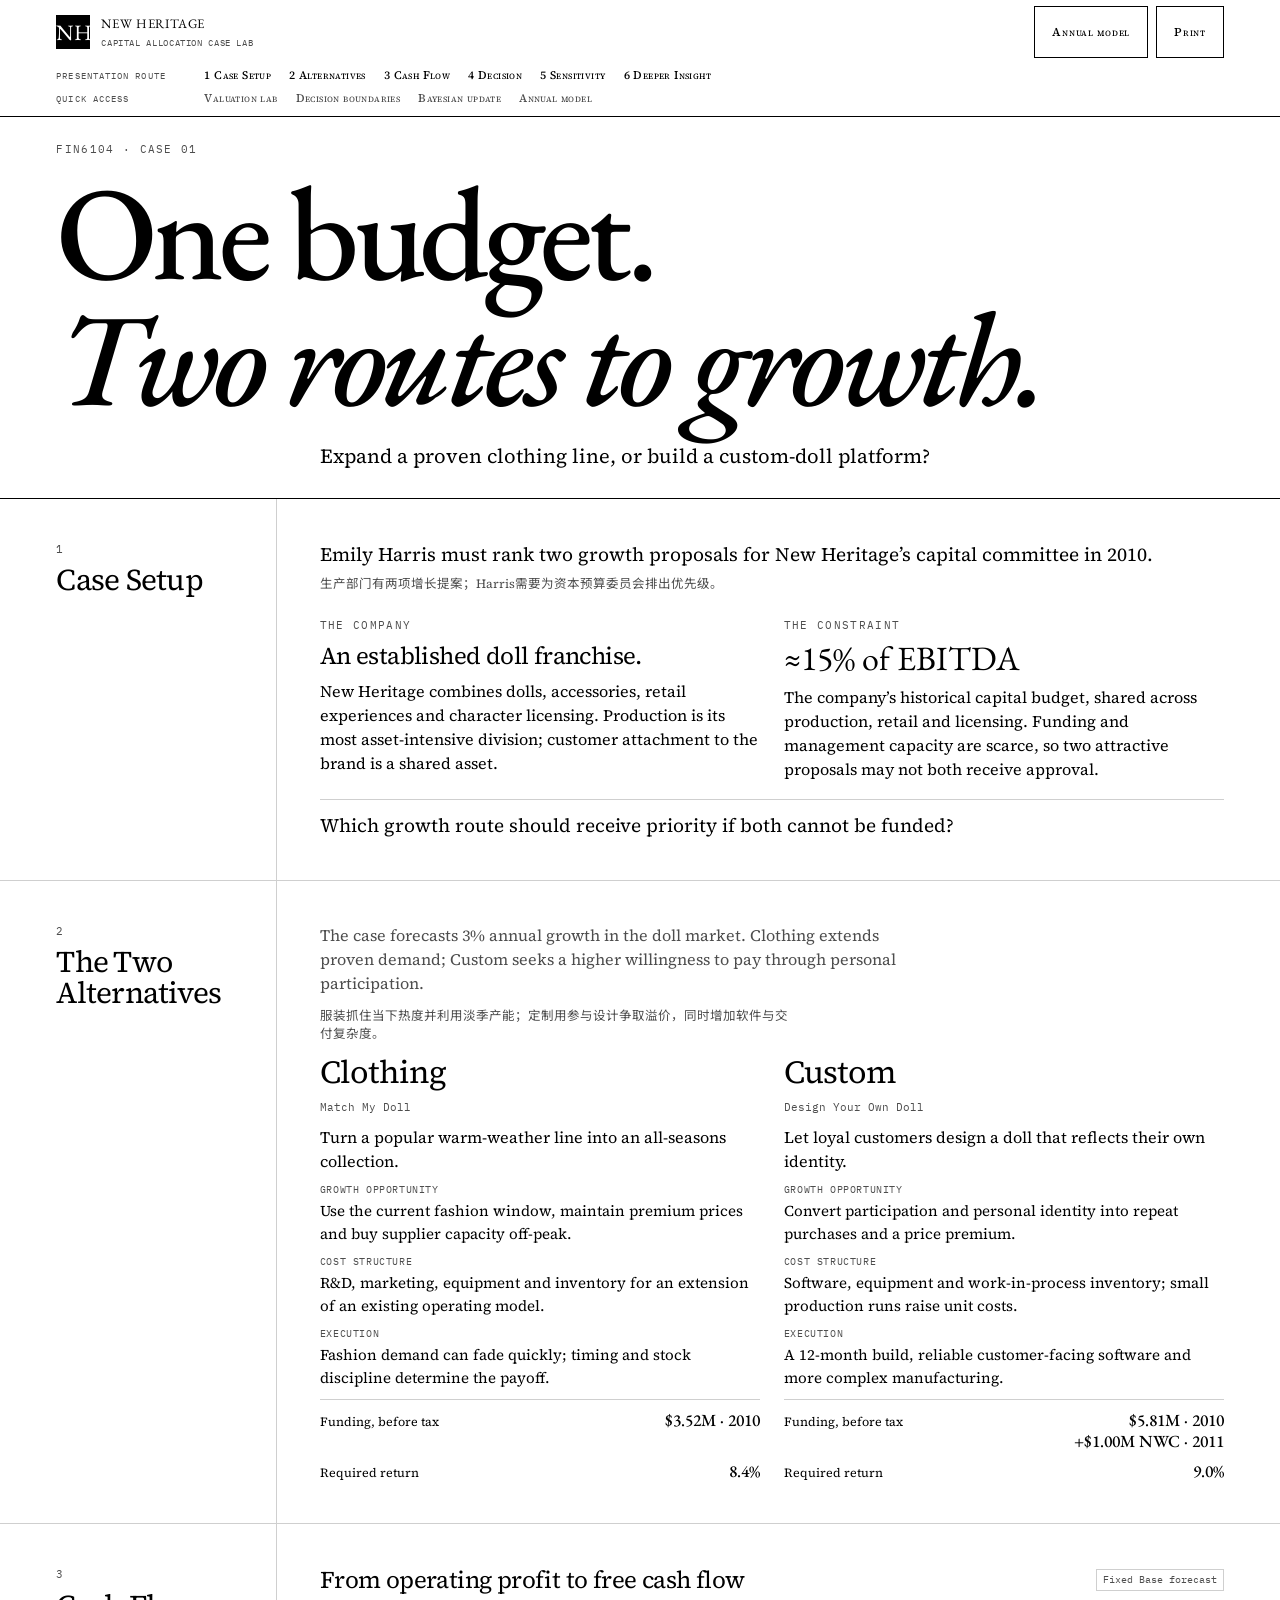
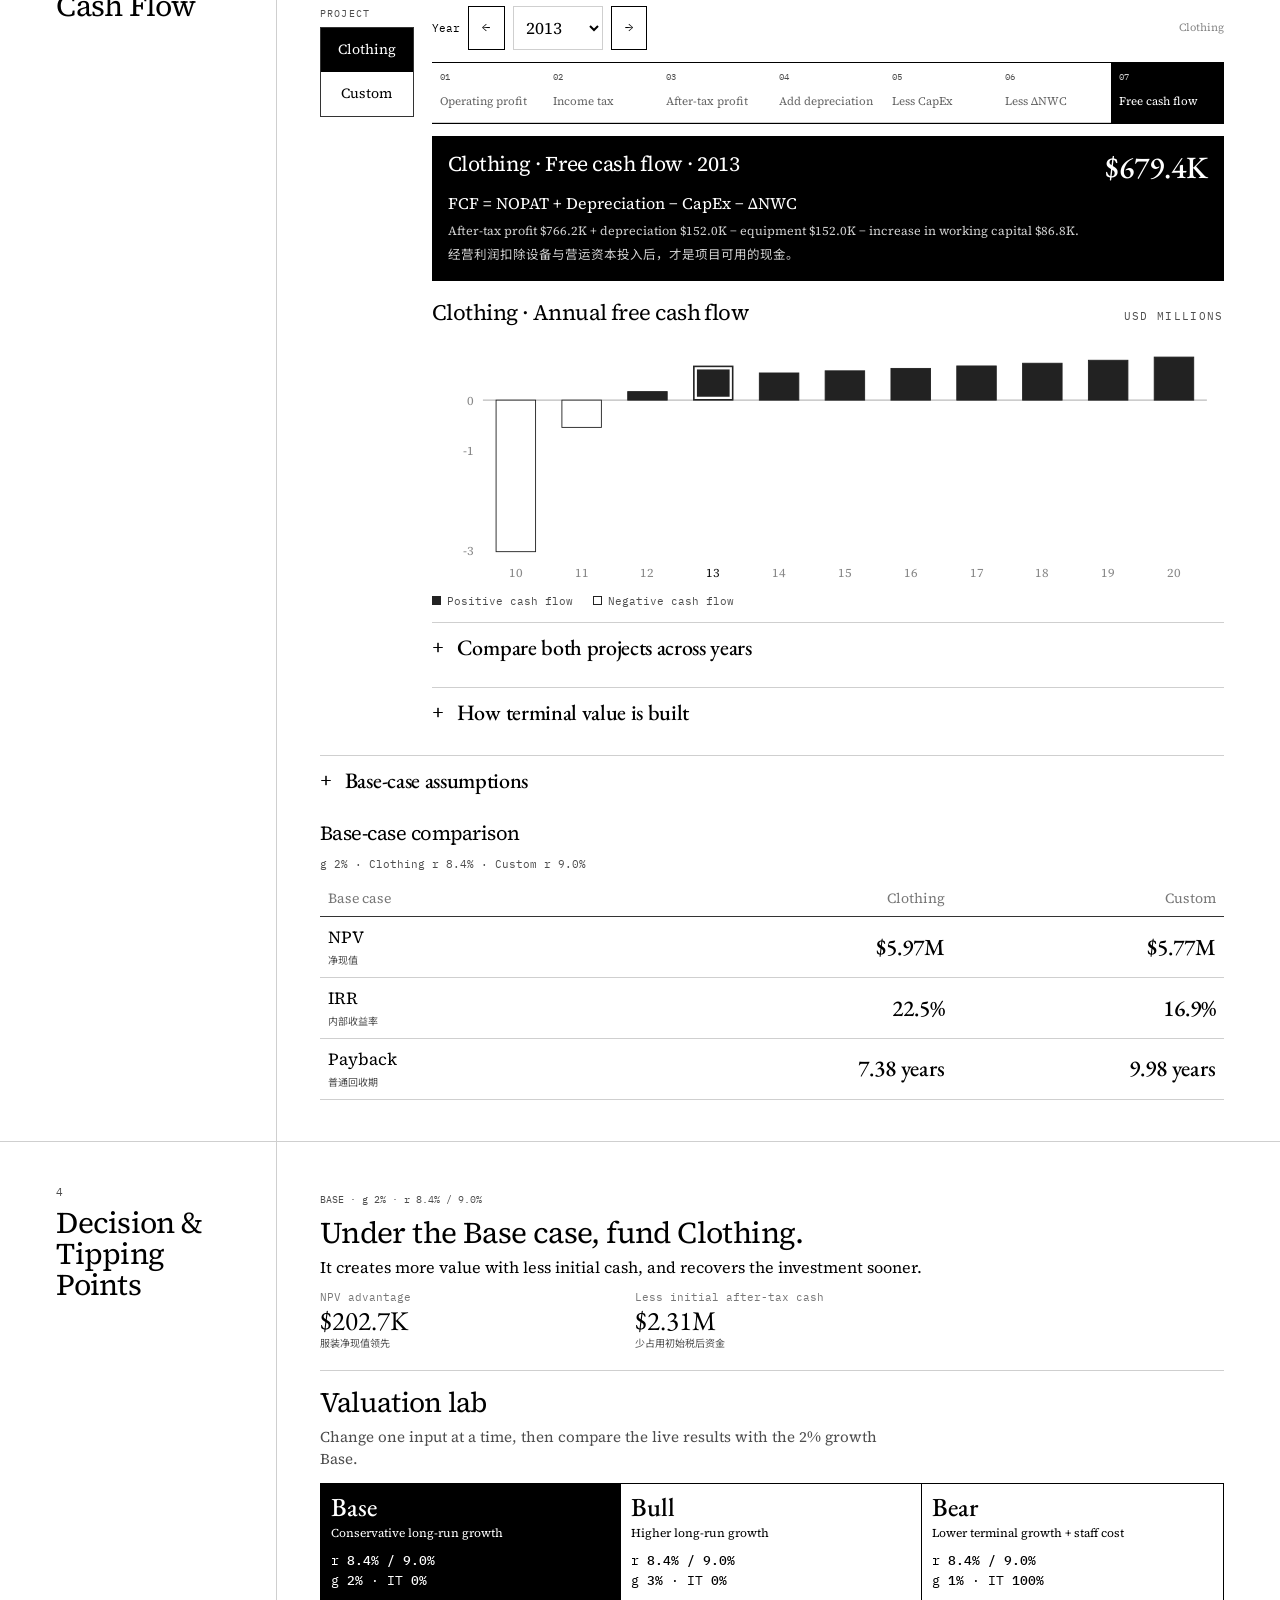
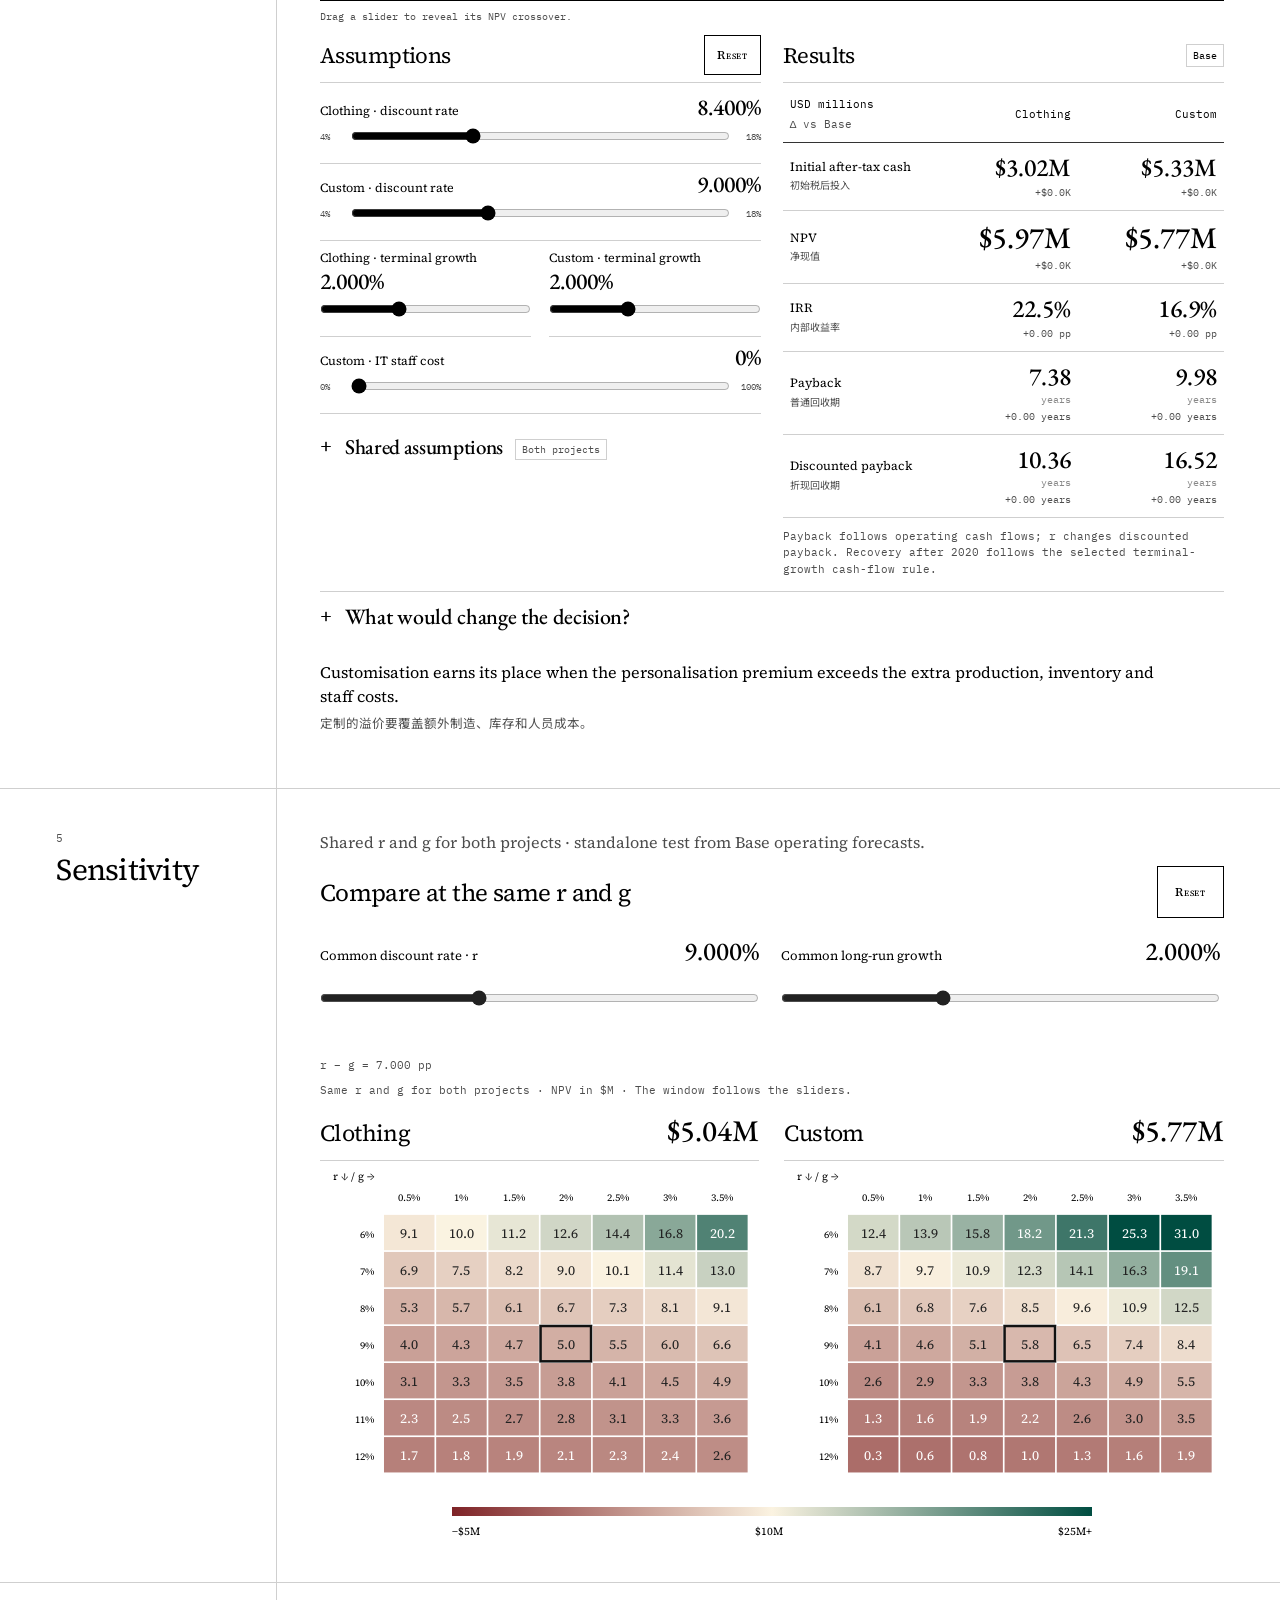
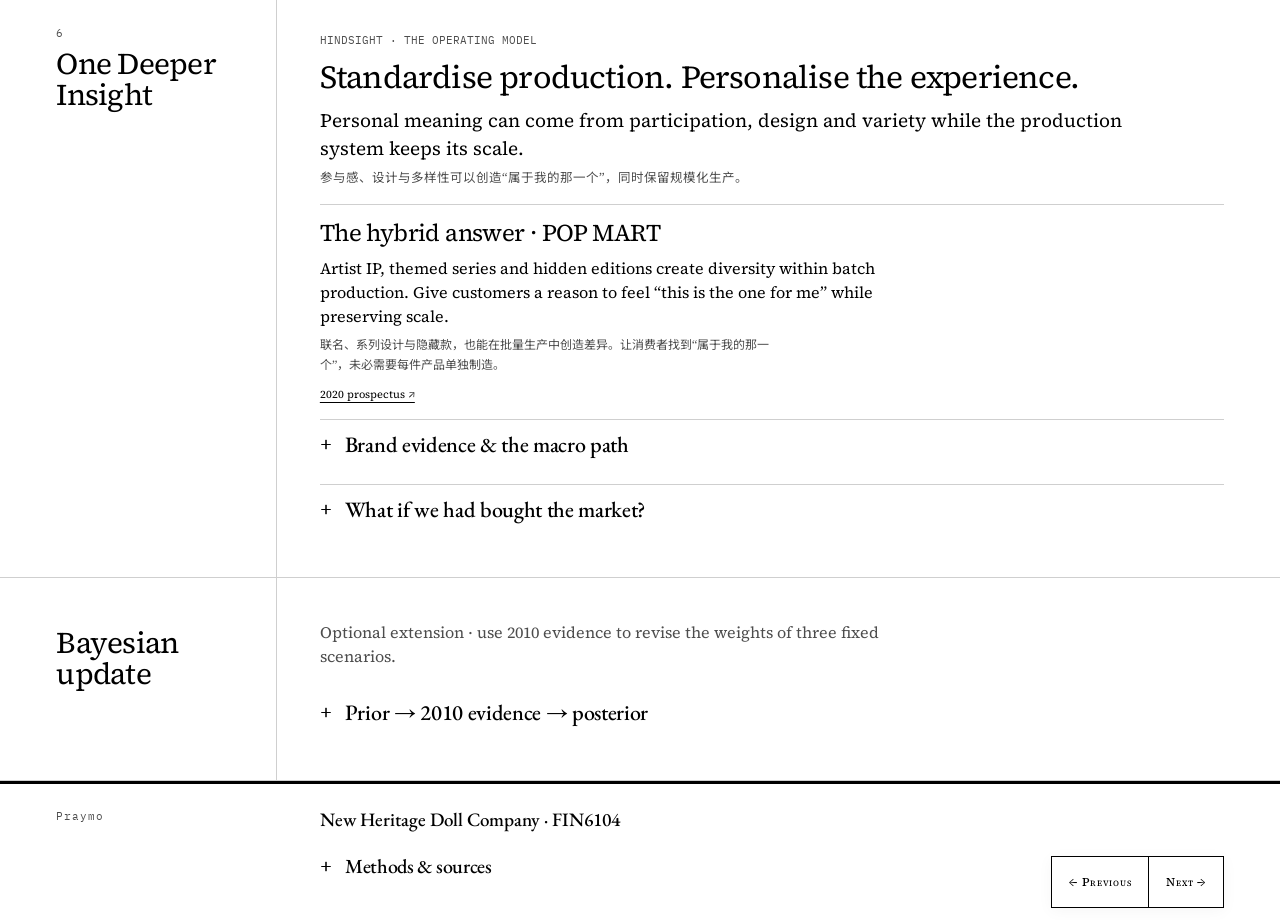
==== commit 4ac33403: "Align comparison rows and simplify Bayesian disclosure layout" ====
--- a/index.html
+++ b/index.html
@@ -36,7 +36,7 @@
       <div class="card sensitivity-note"><span class="pill">CURRENT NPV GAP</span><div class="big-diff" id="npvGap">+$0.18M</div><h3 id="rankingTitle">Custom 当前领先</h3><p id="rankingText">基准情景下的净现值差距很小。终值假设是影响排名的主要因素之一。</p><div class="flip-box" id="flipBox"><strong>排名翻转条件</strong><span>正在计算……</span></div></div>
       <div class="card heatmap-card"><div class="heatmap-header"><h3>Compare at the same r and g</h3><button class="btn btn-small" id="sensitivityReset" type="button">Reset</button><select id="heatProject" class="control-select" hidden="hidden" aria-hidden="true"><option value="growth">Common long-run growth</option><option value="rate">Parallel discount-rate shift</option></select></div><div class="shared-sweep-control rate-sweep"><div class="control-top"><label for="sensitivityR">Common discount rate · r</label><output id="sensitivityROut"></output></div><div class="range-track"><input type="range" id="sensitivityR" min="0.04" max="0.18" step="0.0001" value="0.09"><span class="crossover-tick" id="sensitivityRTick" hidden><b></b></span></div></div><div class="shared-sweep-control"><div class="control-top"><label for="sharedSweep">Common long-run growth</label><output id="sharedSweepOut">3.00%</output></div><div class="range-track"><input type="range" id="sharedSweep" min="0" max="0.055" step="0.0001" value="0.02"><span class="crossover-tick" id="sharedSweepTick" hidden><b></b></span></div></div><p class="spread-note" id="sensitivitySpread" aria-live="polite"></p><div id="heatmapMount"></div></div>
     </div>
-  </div></div></section><section class="section" id="hindsight" data-section="One Deeper Insight" data-route="main"><div class="wrap"><header class="section-head"><span class="section-no">6</span><h2>One Deeper Insight</h2></header><div class="section-body"><span class="base-label">HINDSIGHT · THE OPERATING MODEL</span><h3 class="deeper-focus">Standardise production. Personalise the experience.</h3><p class="lead">Personal meaning can come from participation, design and variety while the production system keeps its scale.</p><p class="zh">参与感、设计与多样性可以创造“属于我的那一个”，同时保留规模化生产。</p><div class="hybrid-lesson"><h3>The hybrid answer · POP MART</h3><p>Artist IP, themed series and hidden editions create diversity within batch production. Give customers a reason to feel “this is the one for me” while preserving scale.</p><p class="zh">联名、系列设计与隐藏款，也能在批量生产中创造差异。让消费者找到“属于我的那一个”，未必需要每件产品单独制造。</p><a href="https://www1.hkexnews.hk/listedco/listconews/sehk/2020/1201/2020120100099.pdf" target="_blank" rel="noopener">2020 prospectus ↗</a></div><details class="historical-evidence"><summary>Brand evidence &amp; the macro path</summary><div class="hindsight-grid"><article><span class="micro">PARTICIPATION + STANDARD COMPONENTS</span><h3>Build-A-Bear</h3><div class="history-number">$529.8M</div><small>FY2025 revenue · $67.2M pre-tax income</small><p>Stuffing, dressing and naming create a personal experience around reusable components. A 12.7% pre-tax margin shows the model can generate profit.</p><p class="zh">标准部件加参与体验，2025财年税前利润率12.7%。</p><a href="https://buildabear.gcs-web.com/news-releases/news-release-details/build-bear-workshop-reports-fourth-and-record-fiscal-2025" target="_blank" rel="noopener">FY2025 results ↗</a></article><article><span class="micro">PERSONALISED DOLLS</span><h3>American Girl</h3><div class="history-number">−9%</div><small>FY2023 segment net sales · $207.2M</small><p>Create Your Own launched in 2017. The wider brand later faced declining sales and a $5.7M operating loss in 2023. Customisation still needs sustained brand demand.</p><p class="zh">2017年推出定制；品牌2023年收入下降、经营亏损，持续需求仍是核心。</p><a href="https://www.americangirl.com/pages/our-story" target="_blank" rel="noopener">2017 launch</a> · <a href="https://www.sec.gov/Archives/edgar/data/63276/000162828024011371/mat-20231231.htm" target="_blank" rel="noopener">FY2023 results ↗</a></article><article><span class="micro">REFRESH AN ESTABLISHED FRANCHISE</span><h3>Barbie</h3><div class="history-number">+16%</div><small>2020 gross billings · $1.35B</small><p>An established brand grew through a scalable product portfolio. This is the execution analogue for refreshing a proven line rather than rebuilding the production model.</p><p class="zh">成熟品牌通过规模化产品组合增长，对应服装项目“扩展已验证产品”的执行逻辑。</p><a href="https://www.sec.gov/Archives/edgar/data/63276/000162828021003197/mat-20201231.htm" target="_blank" rel="noopener">FY2020 results ↗</a></article></div><div class="macro-check"><h3>What the macro path supported</h3><p>The 2009–2020 expansion and the later e-commerce surge supported online access. The tax changes and the 2020 recession challenge a smooth, unchanged cash-flow path.</p><p class="zh">复苏与电商增长支持线上渠道；税制变化和2020年衰退，则要求重新检验现金流路径。</p><a href="https://www.nber.org/research/data/us-business-cycle-expansions-and-contractions" target="_blank" rel="noopener">NBER</a> · <a href="https://www.census.gov/library/stories/2022/04/ecommerce-sales-surged-during-pandemic.html" target="_blank" rel="noopener">US Census</a></div></details><details class="market-coda" id="marketCheck"><summary>What if we had bought the market?</summary><p class="market-subtitle">Growth of $100 · End-2010 → End-2020 · Total return</p><div id="marketChart" class="market-chart"></div><div id="marketReturns" class="market-returns"></div><p class="market-takeaway">Investing is about turning capital into cash.</p></details><p class="source-note">Retrospective comparisons · figures refer to the stated brand, period and accounting measure. Full source and return definitions are in Methods below.</p></div></div></section><section class="section" id="bayesian" data-section="Bayesian update" data-route="research"><div class="wrap"><header class="section-head"><h2>Bayesian update</h2></header><div class="section-body"><p class="tool-intro">Optional extension · use 2010 evidence to revise the weights of three fixed scenarios.</p><details class="bayes-disclosure" id="bayesianDisclosure"><summary>Prior → 2010 evidence → posterior</summary><p class="bayes-scope">Fixed scenario values · both projects · separate from lab adjustments</p><details class="bayes-scenarios"><summary>Scenario NPVs used in this update</summary><div id="robustnessMount"></div></details><p class="lead" id="bayesNarrative"></p><p class="zh" id="bayesNarrativeZh"></p><div class="evidence-grid"><article><span class="micro">10 AUG 2010 · FED</span><h3>A slower recovery.</h3><p>Weak income, unemployment and tight credit weigh on household spending.</p><a href="https://www.federalreserve.gov/newsevents/pressreleases/monetary20100810a.htm" target="_blank" rel="noopener">Read evidence ↗</a></article><article><span class="micro">29 JAN 2010 · MATTEL</span><h3>Demand is uneven.</h3><p>FY2009 sales fell 8%; American Girl gross sales were flat.</p><a href="https://www.sec.gov/Archives/edgar/data/63276/000119312510016252/dex991.htm" target="_blank" rel="noopener">Read evidence ↗</a></article><article><span class="micro">18 FEB 2010 · BUILD-A-BEAR</span><h3>Experience is cyclical.</h3><p>Fiscal Q4 2009 comparable-store sales fell 9.9%.</p><a href="https://www.sec.gov/Archives/edgar/data/1113809/000115752310001003/a6184440ex99_1.htm" target="_blank" rel="noopener">Read evidence ↗</a></article></div><div class="bayes-tool"><div class="tool-heading"><h3>Prior → evidence → posterior</h3><button class="btn btn-small" id="neutralEvidence" type="button">Neutral evidence · 1×</button></div><p class="input-note">1. Set prior weights → 2. Score how well the evidence fits each scenario → 3. Update weights and weighted NPVs.</p><div class="table-scroll"><table class="bayes-input-table"><thead><tr><th>Scenario</th><th>Prior weight · %</th><th>Evidence fit · ×</th><th>Prior × fit</th><th>Updated weight</th></tr></thead><tbody><tr><th>Base<small>g 2%</small></th><td><input id="probBase" type="number" min="0" max="100" step="1" value="50" aria-label="Base prior weight"></td><td><input id="likeBase" type="number" min="0" max="10" step="0.1" value="1" aria-label="Base evidence likelihood"></td><td class="bayes-product" id="bayesProductBase"></td><td id="posteriorBase"></td></tr><tr><th>Bull<small>g 3%</small></th><td><input id="probBull" type="number" min="0" max="100" step="1" value="20" aria-label="Bull prior weight"></td><td><input id="likeBull" type="number" min="0" max="10" step="0.1" value="0.6" aria-label="Bull evidence likelihood"></td><td class="bayes-product" id="bayesProductBull"></td><td id="posteriorBull"></td></tr><tr><th>Bear<small>g 1% + IT</small></th><td><input id="probBear" type="number" min="0" max="100" step="1" value="30" aria-label="Bear prior weight"></td><td><input id="likeBear" type="number" min="0" max="10" step="0.1" value="1.5" aria-label="Bear evidence likelihood"></td><td class="bayes-product" id="bayesProductBear"></td><td id="posteriorBear"></td></tr></tbody></table></div><div id="probResults" aria-live="polite"></div><div id="bayesWeightBoundary"></div><p class="method-note">Illustrative analyst inputs: prior weights and evidence-fit multipliers. Updated weight = (prior × fit) / Σ(prior × fit). Weighted NPV = Σ(updated weight × scenario NPV).</p></div></details></div></div></section><div id="appendixMounts" hidden><div id="valuationBridge"></div><select id="daysMode"><option value="365" selected>365</option><option value="360">360</option></select><div id="npvBar"></div><div id="terminalChart"></div><div id="validationTableMount"></div></div></main><footer class="foot"><div class="footer-wrap"><strong>New Heritage Doll Company · FIN6104</strong><span class="author-mark">Praymo</span><details id="methods"><summary>Methods &amp; sources</summary><p>Base: g 2%; Clothing r 8.4%, Custom r 9.0%; tax 40%; 365-day workbook convention; immediate loss relief; no extra IT staff charge. Original Excel checks retain their original g 3% inputs.</p><p>IRR includes terminal value in 2020. Payback excludes a terminal-value sale; both paybacks extend annual operating cash flows beyond 2020 using the chosen terminal-growth rule. Fractional years use interpolation.</p><p>IT: the 2011 staff-cost test adds up to $435K before tax. Include replacement spending or displaced contribution when resources have another valuable use. A company-wide cost transfer alone does not change cash flow.</p><p>Bayesian priors and evidence-fit multipliers are illustrative analyst choices, without statistical calibration to the cited news. Brand figures cover different periods and accounting measures; American Girl results cover the whole segment. Brand comparisons inform the operating argument.</p><p>QQQ: compound the rounded annual NAV total returns in the 2021 prospectus, with distributions reinvested. Treasury: rebase Damodaran’s annual 10-year US T-bond total-return wealth series, including coupons and price changes. Both start at $100 at end-2010, before investor taxes; project IRRs are model forecasts.</p><div class="method-links"><a href="https://www.sec.gov/Archives/edgar/data/1067839/000119312521019335/d78829d485bpos.htm" target="_blank" rel="noopener">QQQ prospectus</a><a href="https://pages.stern.nyu.edu/~adamodar/New_Home_Page/datafile/histretSP.html" target="_blank" rel="noopener">Treasury return series</a><a href="https://ocw.mit.edu/courses/14-271-industrial-organization-i-fall-2022/mit14_271_f22_lec3slides.pdf" target="_blank" rel="noopener">Pricing-menu theory</a></div></details></div></footer><div class="floating-nav"><button class="btn" id="prevSection" type="button">← Previous</button><button class="btn btn-dark" id="nextSection" type="button">Next →</button></div><div class="toast" id="toast" role="status" aria-live="polite"></div><script src="model-core.js"></script><script>
+  </div></div></section><section class="section" id="hindsight" data-section="One Deeper Insight" data-route="main"><div class="wrap"><header class="section-head"><span class="section-no">6</span><h2>One Deeper Insight</h2></header><div class="section-body"><span class="base-label">HINDSIGHT · THE OPERATING MODEL</span><h3 class="deeper-focus">Standardise production. Personalise the experience.</h3><p class="lead">Personal meaning can come from participation, design and variety while the production system keeps its scale.</p><p class="zh">参与感、设计与多样性可以创造“属于我的那一个”，同时保留规模化生产。</p><div class="hybrid-lesson"><h3>The hybrid answer · POP MART</h3><p>Artist IP, themed series and hidden editions create diversity within batch production. Give customers a reason to feel “this is the one for me” while preserving scale.</p><p class="zh">联名、系列设计与隐藏款，也能在批量生产中创造差异。让消费者找到“属于我的那一个”，未必需要每件产品单独制造。</p><a href="https://www1.hkexnews.hk/listedco/listconews/sehk/2020/1201/2020120100099.pdf" target="_blank" rel="noopener">2020 prospectus ↗</a></div><details class="historical-evidence"><summary>Brand evidence &amp; the macro path</summary><div class="hindsight-grid"><article><span class="micro">PARTICIPATION + STANDARD COMPONENTS</span><h3>Build-A-Bear</h3><div class="history-number">$529.8M</div><small>FY2025 revenue · $67.2M pre-tax income</small><p>Stuffing, dressing and naming create a personal experience around reusable components. A 12.7% pre-tax margin shows the model can generate profit.</p><p class="zh">标准部件加参与体验，2025财年税前利润率12.7%。</p><div class="evidence-links"><a href="https://buildabear.gcs-web.com/news-releases/news-release-details/build-bear-workshop-reports-fourth-and-record-fiscal-2025" target="_blank" rel="noopener">FY2025 results ↗</a></div></article><article><span class="micro">PERSONALISED DOLLS</span><h3>American Girl</h3><div class="history-number">−9%</div><small>FY2023 segment net sales · $207.2M</small><p>Create Your Own launched in 2017. The wider brand later faced declining sales and a $5.7M operating loss in 2023. Customisation still needs sustained brand demand.</p><p class="zh">2017年推出定制；品牌2023年收入下降、经营亏损，持续需求仍是核心。</p><div class="evidence-links"><a href="https://www.americangirl.com/pages/our-story" target="_blank" rel="noopener">2017 launch</a> · <a href="https://www.sec.gov/Archives/edgar/data/63276/000162828024011371/mat-20231231.htm" target="_blank" rel="noopener">FY2023 results ↗</a></div></article><article><span class="micro">REFRESH AN ESTABLISHED FRANCHISE</span><h3>Barbie</h3><div class="history-number">+16%</div><small>2020 gross billings · $1.35B</small><p>An established brand grew through a scalable product portfolio. This is the execution analogue for refreshing a proven line rather than rebuilding the production model.</p><p class="zh">成熟品牌通过规模化产品组合增长，对应服装项目“扩展已验证产品”的执行逻辑。</p><div class="evidence-links"><a href="https://www.sec.gov/Archives/edgar/data/63276/000162828021003197/mat-20201231.htm" target="_blank" rel="noopener">FY2020 results ↗</a></div></article></div><div class="macro-check"><h3>What the macro path supported</h3><p>The 2009–2020 expansion and the later e-commerce surge supported online access. The tax changes and the 2020 recession challenge a smooth, unchanged cash-flow path.</p><p class="zh">复苏与电商增长支持线上渠道；税制变化和2020年衰退，则要求重新检验现金流路径。</p><a href="https://www.nber.org/research/data/us-business-cycle-expansions-and-contractions" target="_blank" rel="noopener">NBER</a> · <a href="https://www.census.gov/library/stories/2022/04/ecommerce-sales-surged-during-pandemic.html" target="_blank" rel="noopener">US Census</a></div><p class="source-note">Retrospective comparisons · figures refer to the stated brand, period and accounting measure. Full source and return definitions are in Methods below.</p></details><details class="market-coda" id="marketCheck"><summary>What if we had bought the market?</summary><p class="market-subtitle">Growth of $100 · End-2010 → End-2020 · Total return</p><div id="marketChart" class="market-chart"></div><div id="marketReturns" class="market-returns"></div><p class="market-takeaway">Investing is about turning capital into cash.</p></details></div></div></section><section class="section" id="bayesian" data-section="Bayesian update" data-route="research"><div class="wrap"><header class="section-head"><h2>Bayesian update</h2></header><div class="section-body"><p class="tool-intro">Optional extension · use 2010 evidence to revise the weights of three fixed scenarios.</p><details class="bayes-disclosure" id="bayesianDisclosure"><summary>Prior → 2010 evidence → posterior</summary><div class="bayes-intro"><p class="lead" id="bayesNarrative"></p><p class="zh" id="bayesNarrativeZh"></p><p class="bayes-scope">Fixed scenario values · both projects · separate from lab adjustments</p></div><div class="evidence-grid"><article><span class="micro">10 AUG 2010 · FED</span><h3>A slower recovery.</h3><p>Weak income, unemployment and tight credit weigh on household spending.</p><a href="https://www.federalreserve.gov/newsevents/pressreleases/monetary20100810a.htm" target="_blank" rel="noopener">Read evidence ↗</a></article><article><span class="micro">29 JAN 2010 · MATTEL</span><h3>Demand is uneven.</h3><p>FY2009 sales fell 8%; American Girl gross sales were flat.</p><a href="https://www.sec.gov/Archives/edgar/data/63276/000119312510016252/dex991.htm" target="_blank" rel="noopener">Read evidence ↗</a></article><article><span class="micro">18 FEB 2010 · BUILD-A-BEAR</span><h3>Experience is cyclical.</h3><p>Fiscal Q4 2009 comparable-store sales fell 9.9%.</p><a href="https://www.sec.gov/Archives/edgar/data/1113809/000115752310001003/a6184440ex99_1.htm" target="_blank" rel="noopener">Read evidence ↗</a></article></div><div class="bayes-tool"><div class="tool-heading"><h3>Prior → evidence → posterior</h3><button class="btn btn-small" id="neutralEvidence" type="button">Neutral evidence · 1×</button></div><p class="input-note">1. Set prior weights → 2. Score how well the evidence fits each scenario → 3. Update weights and weighted NPVs.</p><details class="bayes-scenarios"><summary>Scenario NPVs used in this update</summary><div id="robustnessMount"></div></details><div class="table-scroll"><table class="bayes-input-table"><thead><tr><th>Scenario</th><th>Prior weight · %</th><th>Evidence fit · ×</th><th>Prior × fit</th><th>Updated weight</th></tr></thead><tbody><tr><th>Base<small>g 2%</small></th><td><input id="probBase" type="number" min="0" max="100" step="1" value="50" aria-label="Base prior weight"></td><td><input id="likeBase" type="number" min="0" max="10" step="0.1" value="1" aria-label="Base evidence likelihood"></td><td class="bayes-product" id="bayesProductBase"></td><td id="posteriorBase"></td></tr><tr><th>Bull<small>g 3%</small></th><td><input id="probBull" type="number" min="0" max="100" step="1" value="20" aria-label="Bull prior weight"></td><td><input id="likeBull" type="number" min="0" max="10" step="0.1" value="0.6" aria-label="Bull evidence likelihood"></td><td class="bayes-product" id="bayesProductBull"></td><td id="posteriorBull"></td></tr><tr><th>Bear<small>g 1% + IT</small></th><td><input id="probBear" type="number" min="0" max="100" step="1" value="30" aria-label="Bear prior weight"></td><td><input id="likeBear" type="number" min="0" max="10" step="0.1" value="1.5" aria-label="Bear evidence likelihood"></td><td class="bayes-product" id="bayesProductBear"></td><td id="posteriorBear"></td></tr></tbody></table></div><div id="probResults" aria-live="polite"></div><div id="bayesWeightBoundary"></div><p class="method-note">Illustrative analyst inputs: prior weights and evidence-fit multipliers. Updated weight = (prior × fit) / Σ(prior × fit). Weighted NPV = Σ(updated weight × scenario NPV).</p></div></details></div></div></section><div id="appendixMounts" hidden><div id="valuationBridge"></div><select id="daysMode"><option value="365" selected>365</option><option value="360">360</option></select><div id="npvBar"></div><div id="terminalChart"></div><div id="validationTableMount"></div></div></main><footer class="foot"><div class="footer-wrap"><strong>New Heritage Doll Company · FIN6104</strong><span class="author-mark">Praymo</span><details id="methods"><summary>Methods &amp; sources</summary><p>Base: g 2%; Clothing r 8.4%, Custom r 9.0%; tax 40%; 365-day workbook convention; immediate loss relief; no extra IT staff charge. Original Excel checks retain their original g 3% inputs.</p><p>IRR includes terminal value in 2020. Payback excludes a terminal-value sale; both paybacks extend annual operating cash flows beyond 2020 using the chosen terminal-growth rule. Fractional years use interpolation.</p><p>IT: the 2011 staff-cost test adds up to $435K before tax. Include replacement spending or displaced contribution when resources have another valuable use. A company-wide cost transfer alone does not change cash flow.</p><p>Bayesian priors and evidence-fit multipliers are illustrative analyst choices, without statistical calibration to the cited news. Brand figures cover different periods and accounting measures; American Girl results cover the whole segment. Brand comparisons inform the operating argument.</p><p>QQQ: compound the rounded annual NAV total returns in the 2021 prospectus, with distributions reinvested. Treasury: rebase Damodaran’s annual 10-year US T-bond total-return wealth series, including coupons and price changes. Both start at $100 at end-2010, before investor taxes; project IRRs are model forecasts.</p><div class="method-links"><a href="https://www.sec.gov/Archives/edgar/data/1067839/000119312521019335/d78829d485bpos.htm" target="_blank" rel="noopener">QQQ prospectus</a><a href="https://pages.stern.nyu.edu/~adamodar/New_Home_Page/datafile/histretSP.html" target="_blank" rel="noopener">Treasury return series</a><a href="https://ocw.mit.edu/courses/14-271-industrial-organization-i-fall-2022/mit14_271_f22_lec3slides.pdf" target="_blank" rel="noopener">Pricing-menu theory</a></div></details></div></footer><div class="floating-nav"><button class="btn" id="prevSection" type="button">← Previous</button><button class="btn btn-dark" id="nextSection" type="button">Next →</button></div><div class="toast" id="toast" role="status" aria-live="polite"></div><script src="model-core.js"></script><script>
 function setScenario(name){state=scenarioParams(name);scenarioName=name;syncControls();renderAll();toast(name==='Base'?'Base restored · g 2%':name==='Bull'?'Bull · g 3%':'Bear · g 1% + IT cost');}
 function syncControls(){
   const map={clothingRate:'clothingRate',customRate:'customRate',clothingG:'clothingG',customG:'customG',revDelta:'revDelta',marginDelta:'marginDelta',capexMult:'capexMult',nwcMult:'nwcMult',itShare:'itShare'};
--- a/monochrome.css
+++ b/monochrome.css
@@ -282,3 +282,36 @@
 /* Still composition: dynamic values update immediately, without a flash. */
 body *,body *::before,body *::after{transition:none!important;animation:none!important}
 .metric-current.is-updated{background:transparent}
+/* Align corresponding rows without reserving space for deleted translations. */
+#projectCards{grid-auto-rows:auto;row-gap:10px}
+#projectCards .project-card{display:grid;grid-row:span 8;grid-template-rows:subgrid;row-gap:10px}
+#projectCards .project-card>h3{grid-row:1;margin:0}
+#projectCards .project-name{grid-row:2;margin:0}
+#projectCards .project-pitch{grid-row:3;margin:0;min-height:0}
+#projectCards .alternative-details{grid-row:4/span 3;display:grid;grid-template-rows:subgrid;gap:10px;margin:0}
+#projectCards .project-facts{grid-row:7/span 2;display:grid;grid-template-rows:subgrid;gap:8px;margin:0;padding-top:10px}
+#projectCards .project-facts>span{min-height:0}
+.hindsight-grid{grid-auto-rows:auto;row-gap:10px}
+.hindsight-grid>article{display:grid;grid-row:span 7;grid-template-rows:subgrid;row-gap:10px;align-content:start}
+.hindsight-grid>article>:is(.micro,h3,.history-number,small,p,.evidence-links){margin:0;min-height:0}
+.hindsight-grid>article>.micro{line-height:1.5}
+.hindsight-grid .evidence-links{align-self:start;font-size:12px;line-height:1.5}
+.hindsight-grid .evidence-links a{margin:0;font-size:12px;display:inline}
+.evidence-grid{grid-auto-rows:auto;row-gap:9px}
+.evidence-grid>article{display:grid;grid-row:span 4;grid-template-rows:subgrid;row-gap:9px}
+.evidence-grid>article>:is(.micro,h3,p,a){margin:0;min-height:0}
+.evidence-grid>article>a{align-self:start;justify-self:start}
+/* Notes use the available column; only reading paragraphs retain a prose measure. */
+.method-note,.source-note,.input-note,.heat-instruction,.bayes-scope,.spread-note{max-width:none}
+.bayes-intro{display:grid;gap:6px;margin:10px 0 18px}
+.bayes-intro>#bayesNarrative{margin:0;max-width:none;font-size:18px;line-height:1.45}
+.bayes-intro>#bayesNarrativeZh{margin:0;font-size:12px;line-height:1.5}
+.bayes-intro>.bayes-scope{border:0;padding:0;margin:2px 0 0;font-size:11px;line-height:1.5}
+#bayesian .bayes-scenarios{margin:10px 0 12px;padding:0;border-top:1px solid var(--line);border-bottom:1px solid var(--line)}
+#bayesian .bayes-scenarios>summary{font-size:16px;padding-top:10px;padding-bottom:10px}
+#bayesian .bayes-scenarios>summary:before{top:9px;font-size:18px}
+#bayesian .bayes-tool{margin-top:18px;padding-top:14px}
+#bayesian .bayes-tool>.input-note{margin:8px 0 10px}
+@media(max-width:800px){
+ #projectCards .project-card+.project-card{margin-top:10px}
+}
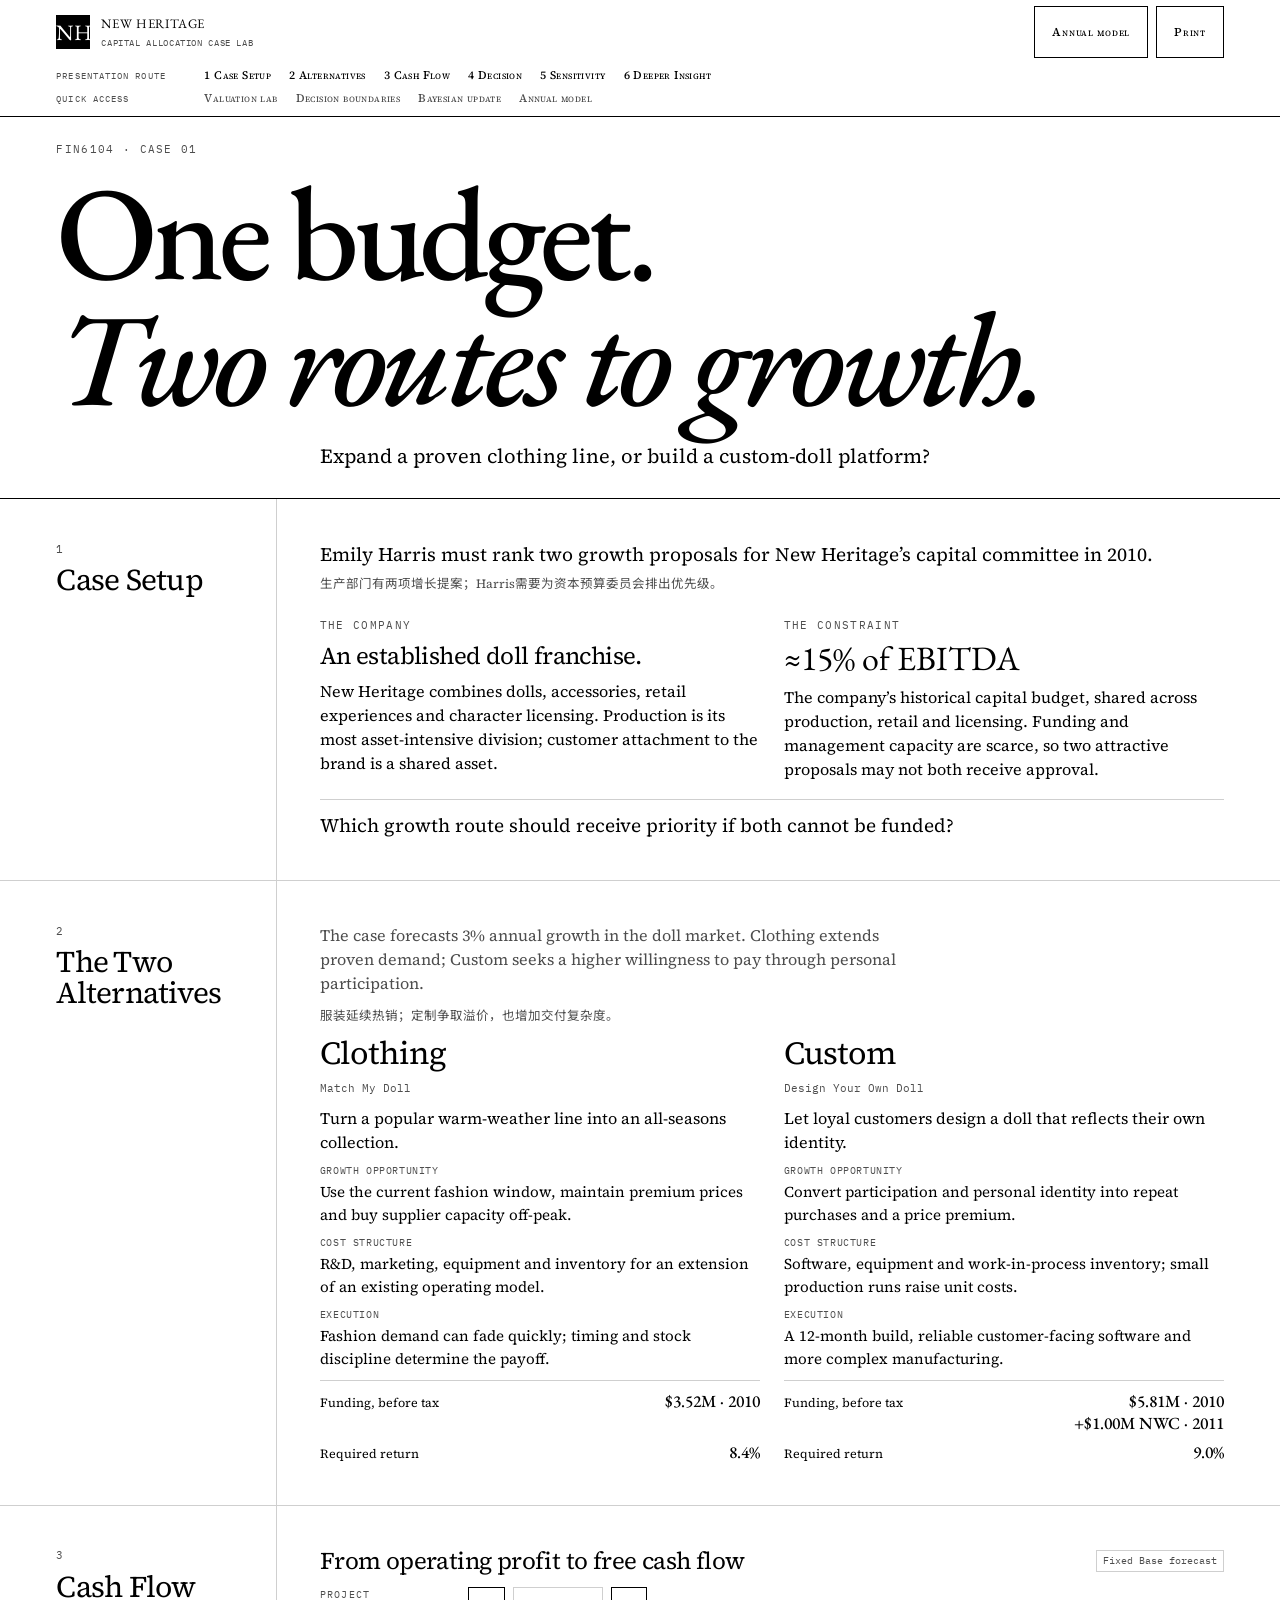
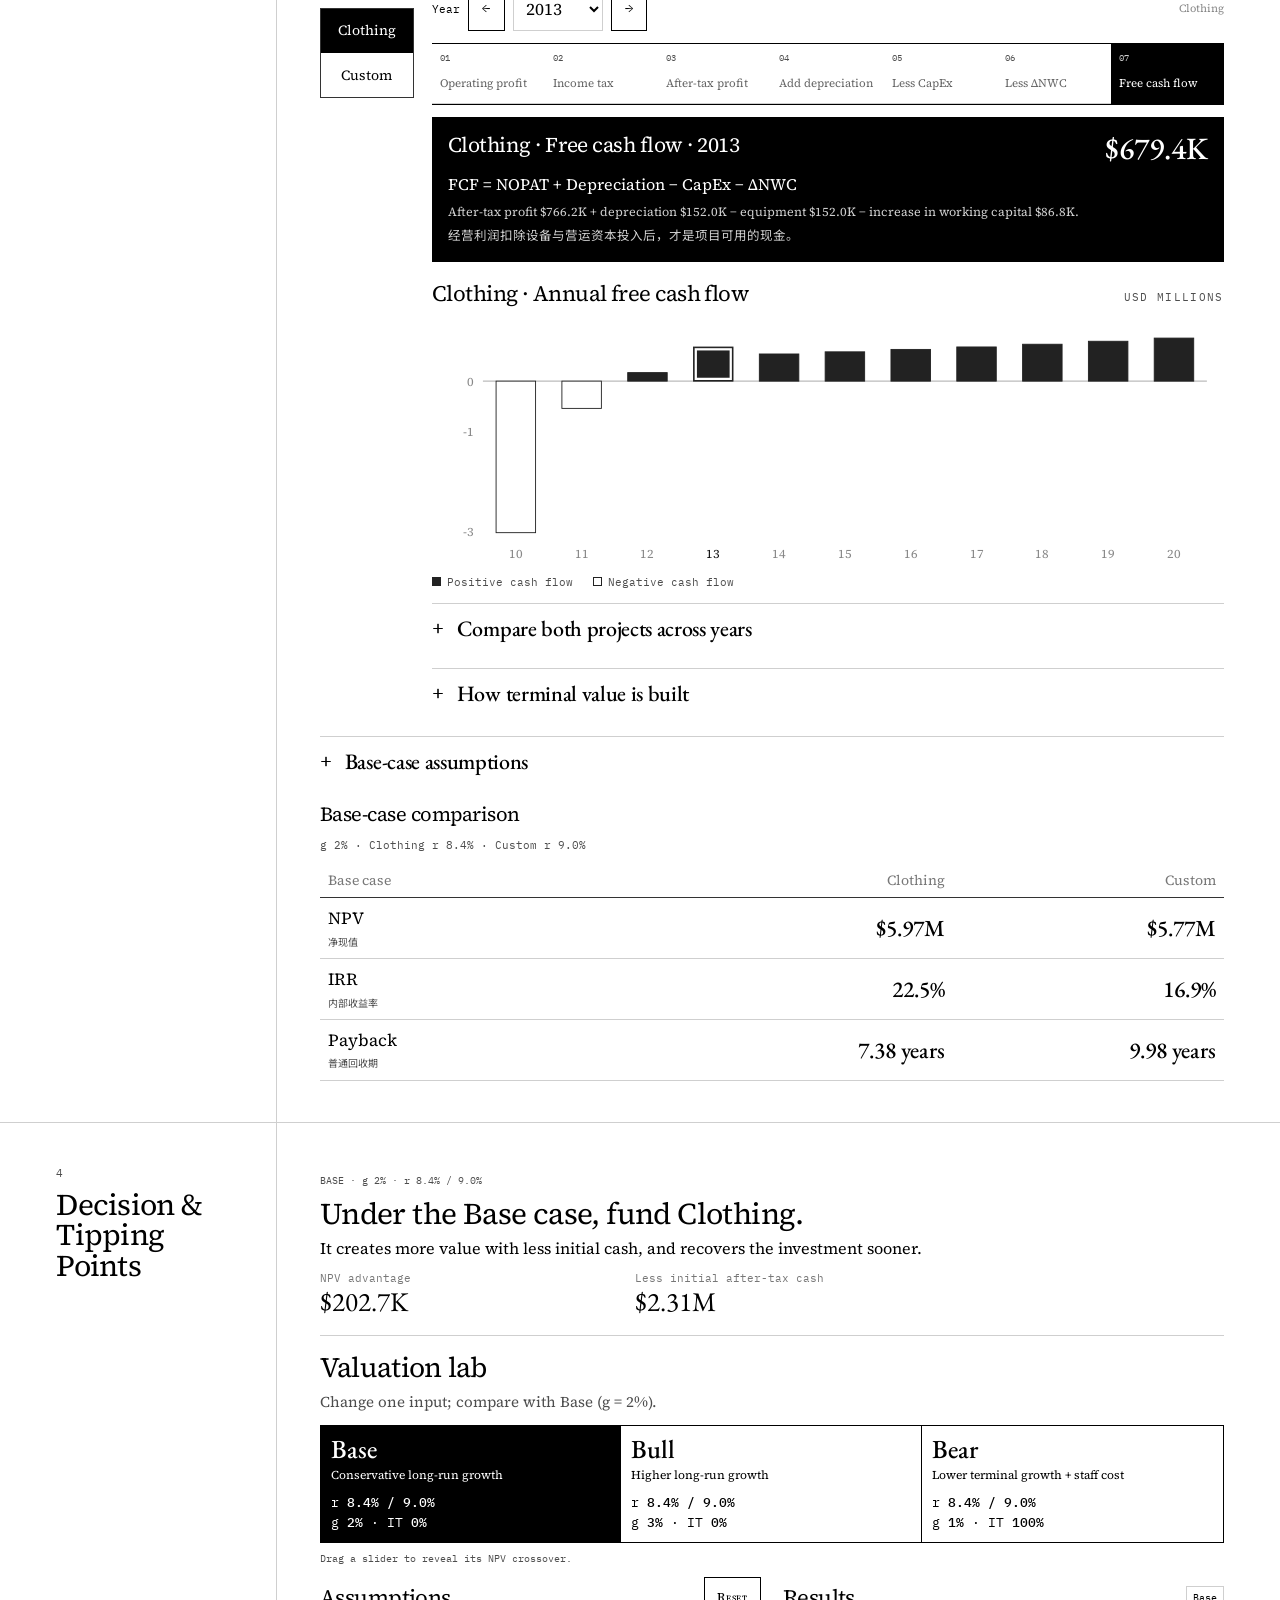
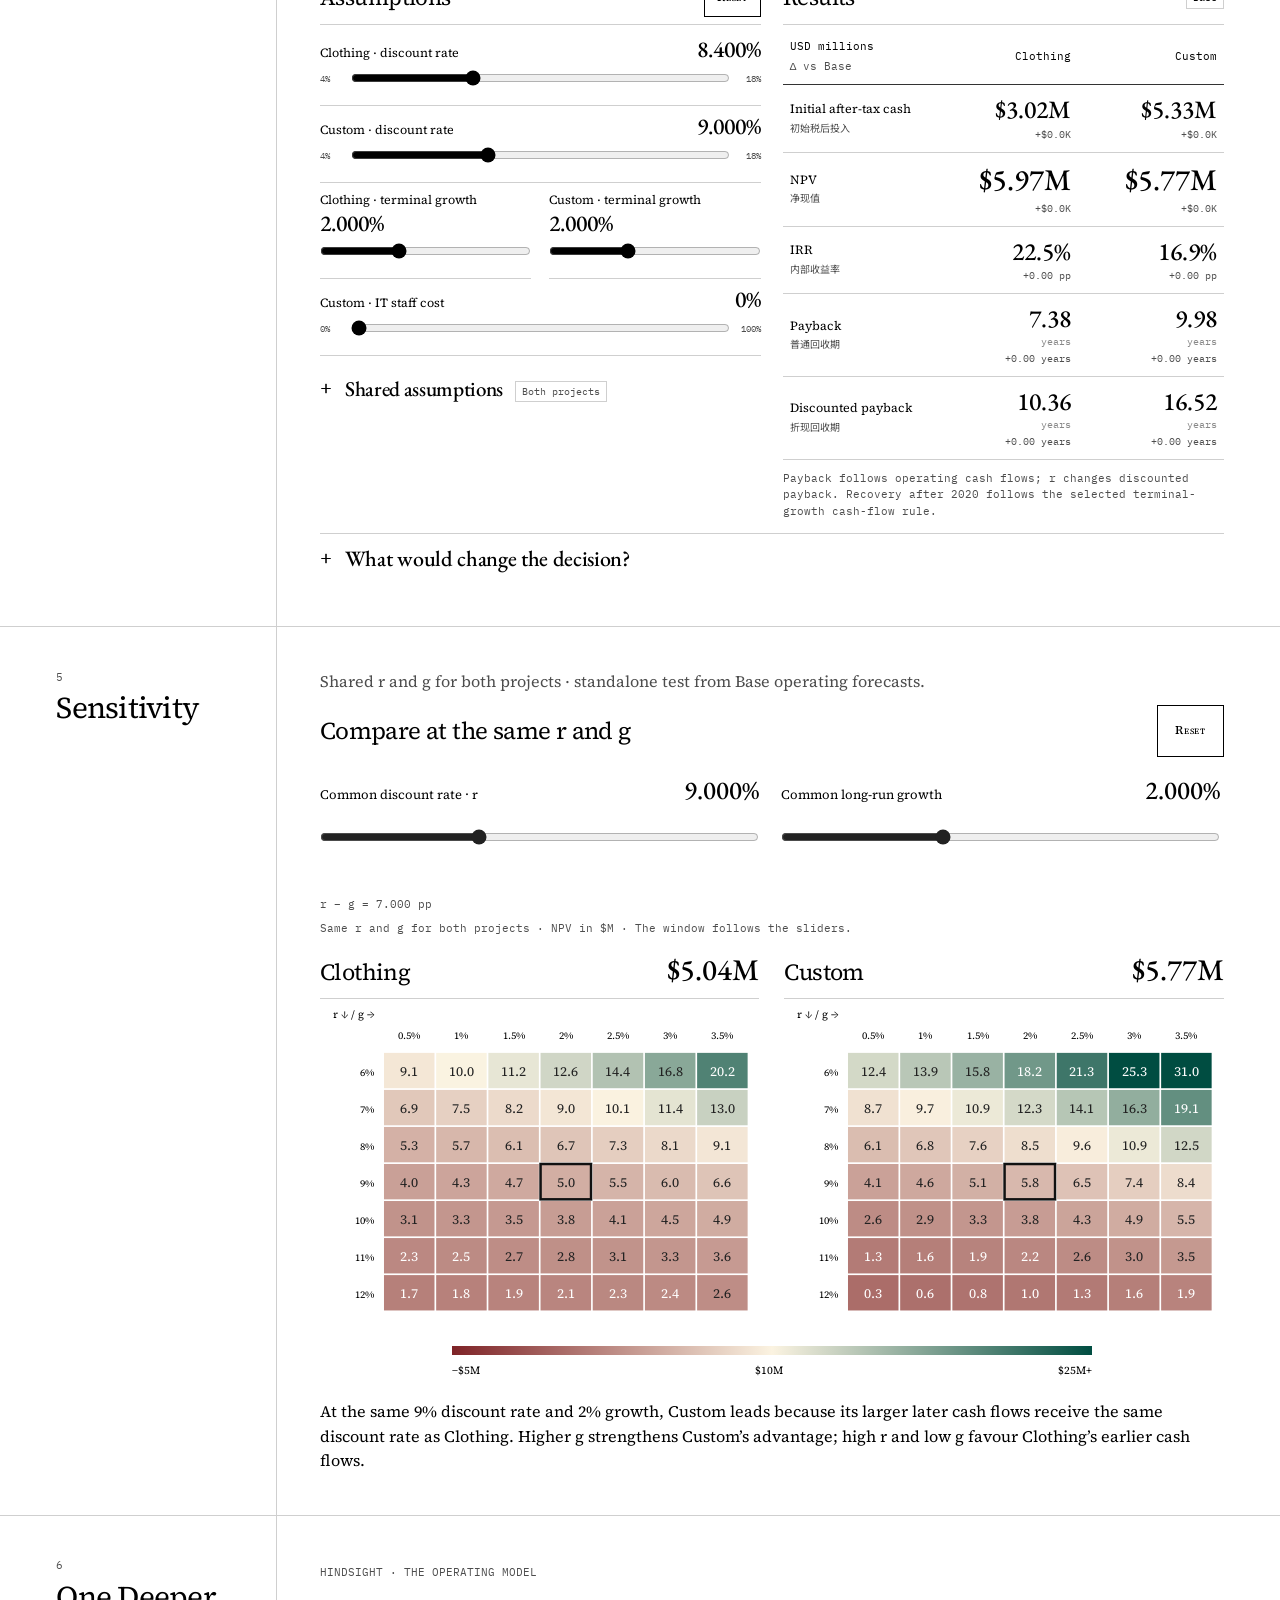
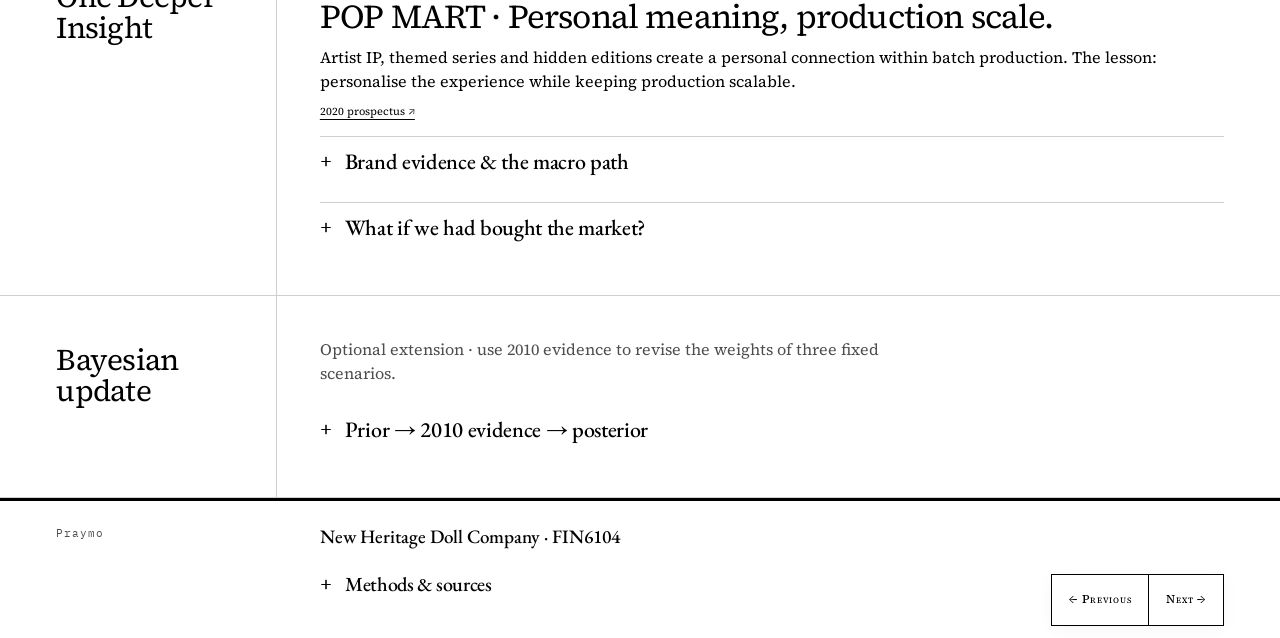
==== commit 2b869b5e: "Condense presentation copy and add sensitivity interpretation" ====
--- a/index.html
+++ b/index.html
@@ -1,5 +1,5 @@
 <!doctype html>
-<html lang="en"><head><meta charset="utf-8"><meta name="viewport" content="width=device-width, initial-scale=1"><meta name="theme-color" content="#ffffff"><meta name="nh-edition" content="2026-10-29-presentation-route"><title>New Heritage | Decision, Evidence &amp; Cash Flow</title><link rel="stylesheet" href="styles.css"><link rel="stylesheet" href="fonts.css"><link rel="stylesheet" href="monochrome.css"></head><body class="presentation"><header class="topbar"><div class="topbar-inner"><a class="brand" href="#decision"><span class="brand-mark">NH</span><span>NEW HERITAGE<small>CAPITAL ALLOCATION CASE LAB</small></span></a><div class="top-actions"><a class="btn btn-small" id="modeToggle" href="annual-model.html">Annual model</a><button class="btn btn-small" id="printBtn" type="button">Print</button></div></div><nav class="navlinks" aria-label="Sections"><div class="nav-row"><span class="nav-label">PRESENTATION ROUTE</span><a href="#setup">1 Case Setup</a><a href="#projects">2 Alternatives</a><a href="#valuation">3 Cash Flow</a><a href="#recommendation">4 Decision</a><a href="#sensitivity">5 Sensitivity</a><a href="#hindsight">6 Deeper Insight</a></div><div class="nav-row research-nav"><span class="nav-label">QUICK ACCESS</span><a href="#lab">Valuation lab</a><a href="#assumptions">Decision boundaries</a><a href="#bayesian">Bayesian update</a><a href="annual-model.html">Annual model</a></div></nav></header><main><section class="hero" id="decision" data-section="Overview" data-route="intro"><div class="hero-wrap"><div class="eyebrow">FIN6104 · CASE 01</div><h1>One budget.<br><em>Two routes to growth.</em></h1><p class="hero-lede">Expand a proven clothing line, or build a custom-doll platform?</p><div id="heroMetrics" hidden></div><div id="heroDecision" hidden></div></div></section><section class="section" id="setup" data-section="Case Setup" data-route="main"><div class="wrap"><header class="section-head"><span class="section-no">1</span><h2>Case Setup</h2></header><div class="section-body"><p class="lead">Emily Harris must rank two growth proposals for New Heritage’s capital committee in 2010.</p><p class="zh">生产部门有两项增长提案；Harris需要为资本预算委员会排出优先级。</p><div class="case-grid"><article><span class="micro">THE COMPANY</span><h3>An established doll franchise.</h3><p>New Heritage combines dolls, accessories, retail experiences and character licensing. Production is its most asset-intensive division; customer attachment to the brand is a shared asset.</p></article><article><span class="micro">THE CONSTRAINT</span><div class="case-budget">≈15% of EBITDA</div><p>The company’s historical capital budget, shared across production, retail and licensing. Funding and management capacity are scarce, so two attractive proposals may not both receive approval.</p></article></div><div class="case-question">Which growth route should receive priority if both cannot be funded?</div></div></div></section><section class="section " id="projects" data-section="The Two Alternatives" data-route="main"><div class="wrap"><header class="section-head"><span class="section-no">2</span><h2>The Two Alternatives</h2></header><div class="section-body"><p class="tool-intro">The case forecasts 3% annual growth in the doll market. Clothing extends proven demand; Custom seeks a higher willingness to pay through personal participation.</p><p class="zh">服装抓住当下热度并利用淡季产能；定制用参与设计争取溢价，同时增加软件与交付复杂度。</p><div class="grid-2" id="projectCards"></div></div></div></section><section class="section" id="valuation" data-section="Cash Flow" data-route="main"><div class="wrap"><header class="section-head"><span class="section-no">3</span><h2>Cash Flow</h2></header><div class="section-body"><div id="cashflow"><div class="explorer"><div class="explorer-heading"><h3>From operating profit to free cash flow</h3><span class="base-label scope-tag">Fixed Base forecast</span></div><div class="explorer-layout"><aside class="project-controls"><span class="micro">PROJECT</span><div class="project-switch" role="group" aria-label="Cash-flow project"><button class="tab active" data-project="clothing" type="button" aria-pressed="true">Clothing</button><button class="tab" data-project="custom" type="button" aria-pressed="false">Custom</button></div></aside><div class="explorer-main"><div class="flow-year-toolbar"><label for="flowYear">Year</label><button class="btn btn-small" id="flowYearPrev" aria-label="Previous cash-flow year">←</button><select id="flowYear" class="control-select" aria-label="Cash-flow comparison year"></select><button class="btn btn-small" id="flowYearNext" aria-label="Next cash-flow year">→</button><span id="flowProjectBasis"></span></div><div class="flow-chain" id="flowChain"></div><div class="flow-detail" id="flowDetail"></div><div class="chart-card"><div class="tool-heading"><h3 id="flowChartTitle">Annual free cash flow</h3><span class="micro">USD MILLIONS</span></div><div id="fcfChart" class="chart-wrap"></div></div><details class="supporting-details"><summary>Compare both projects across years</summary><div class="flow-year-scroll" id="flowYearMatrix"></div><div id="flowYearBridge"></div></details><details class="supporting-details"><summary>How terminal value is built</summary><div id="terminalBreakdown"></div></details></div></div></div></div><details class="baseline-rationale"><summary>Base-case assumptions</summary><div class="rationale-scroll"><table class="rationale-table"><thead><tr><th>Input · Base</th><th>What the case says</th><th>Our modeling choice</th></tr></thead><tbody><tr><th scope="row"><span class="rationale-en">Project discount rates</span><b class="rationale-value">8.4% / 9.0%</b></th><td><span class="rationale-en">The case assigns production projects rates of 7.7%, 8.4% and 9.0% by risk; Clothing is moderate risk, while Custom introduces software and manufacturing uncertainty. (pp. 4–6)</span></td><td><span class="rationale-en">Clothing’s explicit moderate-risk assessment gives 8.4%. We classify Custom as high risk because of software reliability, a longer development period and manufacturing complexity, and select the case’s 9.0% high-risk rate. Use the case’s project hurdle rates.</span></td></tr><tr><th scope="row"><span class="rationale-en">Forecasts &amp; long-run growth</span><b class="rationale-value">Case forecasts → g 2%</b></th><td><span class="rationale-en">Exhibits 1–2 give annual forecasts through 2020. The committee asks for conservative perpetual growth. (pp. 1, 4, 8)</span></td><td><span class="rationale-en">Use the case figures through 2020, then grow terminal cash flow at 2% a year. Bull tests 3%.</span></td></tr><tr><th scope="row"><span class="rationale-en">Loss tax relief</span><b class="rationale-value">Use in 2010</b></th><td><span class="rationale-en">Upfront deductible expenses are $1.250M for Clothing and $1.201M for Custom. The company also has profitable businesses. (pp. 2–3, 5–6)</span></td><td><span class="rationale-en">Base: assume the losses offset other company taxable income in 2010, saving $500K and $480.4K of tax. If they can only offset this project’s later profit, the savings arrive later and NPV falls.</span></td></tr><tr><th scope="row"><span class="rationale-en">Existing IT staff</span><b class="rationale-value">0% of $435K</b></th><td><span class="rationale-en">Table 4 lists $435K of personnel costs, mainly for 2011. Staff are corporate resources and almost certainly available; the proposal excludes their costs. (p. 6)</span></td><td><span class="rationale-en">Start at 0%, assuming reassignment causes no replacement spending or lost contribution elsewhere. Treat that as our incremental-cost judgment; the 100% test charges $435K once in 2011.</span></td></tr><tr><th scope="row"><span class="rationale-en">Investment and depreciation</span><b class="rationale-value">1.00×</b></th><td><span class="rationale-en">The exhibits give annual equipment spending and depreciation. (pp. 5–6, 8)</span></td><td><span class="rationale-en">Use the case schedules at 1.00×.</span></td></tr><tr><th scope="row"><span class="rationale-en">Working capital</span><b class="rationale-value">Deduct the increase</b></th><td><span class="rationale-en">The exhibits specify operating cash, receivables, inventory, payables and startup funding. (pp. 5–6, 8)</span></td><td><span class="rationale-en">Rebuild each year’s balance and deduct only its increase from cash flow. Inventory and receivables tie up cash; supplier credit offsets part of that funding need.</span></td></tr><tr><th scope="row"><span class="rationale-en">Timing and terminal value</span><b class="rationale-value">2010 → 2020</b></th><td><span class="rationale-en">Forecasts end in 2020; continuing operations use a growing perpetuity. (pp. 1, 4, 8)</span></td><td><span class="rationale-en">End-2010 = t₀. Discount year-end cash flows and TV₂₀₂₀ = FCF₂₀₂₀ × (1 + g) / (r − g) back to t₀.</span></td></tr></tbody></table></div></details><div class="baseline-summary"><h3 class="valuation-results-heading">Base-case comparison</h3><div class="base-label">g 2% · Clothing r 8.4% · Custom r 9.0%</div><div id="decisionComparison"></div></div></div></div></section><section class="section " id="recommendation" data-section="Decision &amp; Tipping Points" data-route="main"><div class="wrap"><header class="section-head"><span class="section-no">4</span><h2>Decision &amp; Tipping Points</h2></header><div class="section-body"><div class="recommendation-summary"><div class="base-label">BASE · g 2% · r 8.4% / 9.0%</div><h3 class="thesis" id="recTitle">Fund Clothing first.</h3><p class="lead" id="recBody"></p><div class="decision-numbers" id="decisionNumbers"></div></div><div class="decision-lab" id="lab"><h3 class="lab-title">Valuation lab</h3><p class="tool-intro">Change one input at a time, then compare the live results with the 2% growth Base.</p>
+<html lang="en"><head><meta charset="utf-8"><meta name="viewport" content="width=device-width, initial-scale=1"><meta name="theme-color" content="#ffffff"><meta name="nh-edition" content="2026-10-29-presentation-route"><title>New Heritage | Decision, Evidence &amp; Cash Flow</title><link rel="stylesheet" href="styles.css"><link rel="stylesheet" href="fonts.css"><link rel="stylesheet" href="monochrome.css"></head><body class="presentation"><header class="topbar"><div class="topbar-inner"><a class="brand" href="#decision"><span class="brand-mark">NH</span><span>NEW HERITAGE<small>CAPITAL ALLOCATION CASE LAB</small></span></a><div class="top-actions"><a class="btn btn-small" id="modeToggle" href="annual-model.html">Annual model</a><button class="btn btn-small" id="printBtn" type="button">Print</button></div></div><nav class="navlinks" aria-label="Sections"><div class="nav-row"><span class="nav-label">PRESENTATION ROUTE</span><a href="#setup">1 Case Setup</a><a href="#projects">2 Alternatives</a><a href="#valuation">3 Cash Flow</a><a href="#recommendation">4 Decision</a><a href="#sensitivity">5 Sensitivity</a><a href="#hindsight">6 Deeper Insight</a></div><div class="nav-row research-nav"><span class="nav-label">QUICK ACCESS</span><a href="#lab">Valuation lab</a><a href="#assumptions">Decision boundaries</a><a href="#bayesian">Bayesian update</a><a href="annual-model.html">Annual model</a></div></nav></header><main><section class="hero" id="decision" data-section="Overview" data-route="intro"><div class="hero-wrap"><div class="eyebrow">FIN6104 · CASE 01</div><h1>One budget.<br><em>Two routes to growth.</em></h1><p class="hero-lede">Expand a proven clothing line, or build a custom-doll platform?</p><div id="heroMetrics" hidden></div><div id="heroDecision" hidden></div></div></section><section class="section" id="setup" data-section="Case Setup" data-route="main"><div class="wrap"><header class="section-head"><span class="section-no">1</span><h2>Case Setup</h2></header><div class="section-body"><p class="lead">Emily Harris must rank two growth proposals for New Heritage’s capital committee in 2010.</p><p class="zh">生产部门有两项增长提案；Harris需要为资本预算委员会排出优先级。</p><div class="case-grid"><article><span class="micro">THE COMPANY</span><h3>An established doll franchise.</h3><p>New Heritage combines dolls, accessories, retail experiences and character licensing. Production is its most asset-intensive division; customer attachment to the brand is a shared asset.</p></article><article><span class="micro">THE CONSTRAINT</span><div class="case-budget">≈15% of EBITDA</div><p>The company’s historical capital budget, shared across production, retail and licensing. Funding and management capacity are scarce, so two attractive proposals may not both receive approval.</p></article></div><div class="case-question">Which growth route should receive priority if both cannot be funded?</div></div></div></section><section class="section " id="projects" data-section="The Two Alternatives" data-route="main"><div class="wrap"><header class="section-head"><span class="section-no">2</span><h2>The Two Alternatives</h2></header><div class="section-body"><p class="tool-intro">The case forecasts 3% annual growth in the doll market. Clothing extends proven demand; Custom seeks a higher willingness to pay through personal participation.</p><p class="zh">服装延续热销；定制争取溢价，也增加交付复杂度。</p><div class="grid-2" id="projectCards"></div></div></div></section><section class="section" id="valuation" data-section="Cash Flow" data-route="main"><div class="wrap"><header class="section-head"><span class="section-no">3</span><h2>Cash Flow</h2></header><div class="section-body"><div id="cashflow"><div class="explorer"><div class="explorer-heading"><h3>From operating profit to free cash flow</h3><span class="base-label scope-tag">Fixed Base forecast</span></div><div class="explorer-layout"><aside class="project-controls"><span class="micro">PROJECT</span><div class="project-switch" role="group" aria-label="Cash-flow project"><button class="tab active" data-project="clothing" type="button" aria-pressed="true">Clothing</button><button class="tab" data-project="custom" type="button" aria-pressed="false">Custom</button></div></aside><div class="explorer-main"><div class="flow-year-toolbar"><label for="flowYear">Year</label><button class="btn btn-small" id="flowYearPrev" aria-label="Previous cash-flow year">←</button><select id="flowYear" class="control-select" aria-label="Cash-flow comparison year"></select><button class="btn btn-small" id="flowYearNext" aria-label="Next cash-flow year">→</button><span id="flowProjectBasis"></span></div><div class="flow-chain" id="flowChain"></div><div class="flow-detail" id="flowDetail"></div><div class="chart-card"><div class="tool-heading"><h3 id="flowChartTitle">Annual free cash flow</h3><span class="micro">USD MILLIONS</span></div><div id="fcfChart" class="chart-wrap"></div></div><details class="supporting-details"><summary>Compare both projects across years</summary><div class="flow-year-scroll" id="flowYearMatrix"></div><div id="flowYearBridge"></div></details><details class="supporting-details"><summary>How terminal value is built</summary><div id="terminalBreakdown"></div></details></div></div></div></div><details class="baseline-rationale"><summary>Base-case assumptions</summary><div class="rationale-scroll"><table class="rationale-table"><thead><tr><th>Input · Base</th><th>What the case says</th><th>Our modeling choice</th></tr></thead><tbody><tr><th scope="row"><span class="rationale-en">Project discount rates</span><b class="rationale-value">8.4% / 9.0%</b></th><td><span class="rationale-en">The case assigns production projects rates of 7.7%, 8.4% and 9.0% by risk; Clothing is moderate risk, while Custom introduces software and manufacturing uncertainty. (pp. 4–6)</span></td><td><span class="rationale-en">Clothing’s explicit moderate-risk assessment gives 8.4%. We classify Custom as high risk because of software reliability, a longer development period and manufacturing complexity, and select the case’s 9.0% high-risk rate. Use the case’s project hurdle rates.</span></td></tr><tr><th scope="row"><span class="rationale-en">Forecasts &amp; long-run growth</span><b class="rationale-value">Case forecasts → g 2%</b></th><td><span class="rationale-en">Exhibits 1–2 give annual forecasts through 2020. The committee asks for conservative perpetual growth. (pp. 1, 4, 8)</span></td><td><span class="rationale-en">Use the case figures through 2020, then grow terminal cash flow at 2% a year. Bull tests 3%.</span></td></tr><tr><th scope="row"><span class="rationale-en">Loss tax relief</span><b class="rationale-value">Use in 2010</b></th><td><span class="rationale-en">Upfront deductible expenses are $1.250M for Clothing and $1.201M for Custom. The company also has profitable businesses. (pp. 2–3, 5–6)</span></td><td><span class="rationale-en">Base: assume the losses offset other company taxable income in 2010, saving $500K and $480.4K of tax. If they can only offset this project’s later profit, the savings arrive later and NPV falls.</span></td></tr><tr><th scope="row"><span class="rationale-en">Existing IT staff</span><b class="rationale-value">0% of $435K</b></th><td><span class="rationale-en">Table 4 lists $435K of personnel costs, mainly for 2011. Staff are corporate resources and almost certainly available; the proposal excludes their costs. (p. 6)</span></td><td><span class="rationale-en">Start at 0%, assuming reassignment causes no replacement spending or lost contribution elsewhere. Treat that as our incremental-cost judgment; the 100% test charges $435K once in 2011.</span></td></tr><tr><th scope="row"><span class="rationale-en">Investment and depreciation</span><b class="rationale-value">1.00×</b></th><td><span class="rationale-en">The exhibits give annual equipment spending and depreciation. (pp. 5–6, 8)</span></td><td><span class="rationale-en">Use the case schedules at 1.00×.</span></td></tr><tr><th scope="row"><span class="rationale-en">Working capital</span><b class="rationale-value">Deduct the increase</b></th><td><span class="rationale-en">The exhibits specify operating cash, receivables, inventory, payables and startup funding. (pp. 5–6, 8)</span></td><td><span class="rationale-en">Rebuild each year’s balance and deduct only its increase from cash flow. Inventory and receivables tie up cash; supplier credit offsets part of that funding need.</span></td></tr><tr><th scope="row"><span class="rationale-en">Timing and terminal value</span><b class="rationale-value">2010 → 2020</b></th><td><span class="rationale-en">Forecasts end in 2020; continuing operations use a growing perpetuity. (pp. 1, 4, 8)</span></td><td><span class="rationale-en">End-2010 = t₀. Discount year-end cash flows and TV₂₀₂₀ = FCF₂₀₂₀ × (1 + g) / (r − g) back to t₀.</span></td></tr></tbody></table></div></details><div class="baseline-summary"><h3 class="valuation-results-heading">Base-case comparison</h3><div class="base-label">g 2% · Clothing r 8.4% · Custom r 9.0%</div><div id="decisionComparison"></div></div></div></div></section><section class="section " id="recommendation" data-section="Decision &amp; Tipping Points" data-route="main"><div class="wrap"><header class="section-head"><span class="section-no">4</span><h2>Decision &amp; Tipping Points</h2></header><div class="section-body"><div class="recommendation-summary"><div class="base-label">BASE · g 2% · r 8.4% / 9.0%</div><h3 class="thesis" id="recTitle">Fund Clothing first.</h3><p class="lead" id="recBody"></p><div class="decision-numbers" id="decisionNumbers"></div></div><div class="decision-lab" id="lab"><h3 class="lab-title">Valuation lab</h3><p class="tool-intro">Change one input; compare with Base (g = 2%).</p>
     <div class="scenario-row" id="scenarioCards"></div>
     <p class="slider-marker-key">Drag a slider to reveal its NPV crossover.</p>
         <div class="lab-layout">
@@ -32,11 +32,11 @@
         <div id="liveNpvChart" class="chart-wrap" hidden></div>
       </div>
     </div>
-<details class="tipping-detail" id="assumptions"><summary>What would change the decision?</summary><div id="thresholdMount"></div></details></div><p class="economic-line">Customisation earns its place when the personalisation premium exceeds the extra production, inventory and staff costs.</p><p class="zh">定制的溢价要覆盖额外制造、库存和人员成本。</p></div></div></section><section class="section " id="sensitivity" data-section="Sensitivity" data-route="main"><div class="wrap"><header class="section-head"><span class="section-no">5</span><h2>Sensitivity</h2></header><div class="section-body"><p class="tool-intro">Shared r and g for both projects · standalone test from Base operating forecasts.</p><div class="sensitivity-layout">
+<details class="tipping-detail" id="assumptions"><summary>What would change the decision?</summary><div id="thresholdMount"></div><p class="economic-line">Customisation earns its place when the personalisation premium exceeds the extra production, inventory and staff costs.</p><p class="zh">定制的溢价要覆盖额外制造、库存和人员成本。</p></details></div></div></div></section><section class="section " id="sensitivity" data-section="Sensitivity" data-route="main"><div class="wrap"><header class="section-head"><span class="section-no">5</span><h2>Sensitivity</h2></header><div class="section-body"><p class="tool-intro">Shared r and g for both projects · standalone test from Base operating forecasts.</p><div class="sensitivity-layout">
       <div class="card sensitivity-note"><span class="pill">CURRENT NPV GAP</span><div class="big-diff" id="npvGap">+$0.18M</div><h3 id="rankingTitle">Custom 当前领先</h3><p id="rankingText">基准情景下的净现值差距很小。终值假设是影响排名的主要因素之一。</p><div class="flip-box" id="flipBox"><strong>排名翻转条件</strong><span>正在计算……</span></div></div>
-      <div class="card heatmap-card"><div class="heatmap-header"><h3>Compare at the same r and g</h3><button class="btn btn-small" id="sensitivityReset" type="button">Reset</button><select id="heatProject" class="control-select" hidden="hidden" aria-hidden="true"><option value="growth">Common long-run growth</option><option value="rate">Parallel discount-rate shift</option></select></div><div class="shared-sweep-control rate-sweep"><div class="control-top"><label for="sensitivityR">Common discount rate · r</label><output id="sensitivityROut"></output></div><div class="range-track"><input type="range" id="sensitivityR" min="0.04" max="0.18" step="0.0001" value="0.09"><span class="crossover-tick" id="sensitivityRTick" hidden><b></b></span></div></div><div class="shared-sweep-control"><div class="control-top"><label for="sharedSweep">Common long-run growth</label><output id="sharedSweepOut">3.00%</output></div><div class="range-track"><input type="range" id="sharedSweep" min="0" max="0.055" step="0.0001" value="0.02"><span class="crossover-tick" id="sharedSweepTick" hidden><b></b></span></div></div><p class="spread-note" id="sensitivitySpread" aria-live="polite"></p><div id="heatmapMount"></div></div>
+      <div class="card heatmap-card"><div class="heatmap-header"><h3>Compare at the same r and g</h3><button class="btn btn-small" id="sensitivityReset" type="button">Reset</button><select id="heatProject" class="control-select" hidden="hidden" aria-hidden="true"><option value="growth">Common long-run growth</option><option value="rate">Parallel discount-rate shift</option></select></div><div class="shared-sweep-control rate-sweep"><div class="control-top"><label for="sensitivityR">Common discount rate · r</label><output id="sensitivityROut"></output></div><div class="range-track"><input type="range" id="sensitivityR" min="0.04" max="0.18" step="0.0001" value="0.09"><span class="crossover-tick" id="sensitivityRTick" hidden><b></b></span></div></div><div class="shared-sweep-control"><div class="control-top"><label for="sharedSweep">Common long-run growth</label><output id="sharedSweepOut">3.00%</output></div><div class="range-track"><input type="range" id="sharedSweep" min="0" max="0.055" step="0.0001" value="0.02"><span class="crossover-tick" id="sharedSweepTick" hidden><b></b></span></div></div><p class="spread-note" id="sensitivitySpread" aria-live="polite"></p><div id="heatmapMount"></div><p class="sensitivity-takeaway">At the same 9% discount rate and 2% growth, Custom leads because its larger later cash flows receive the same discount rate as Clothing. Higher g strengthens Custom’s advantage; high r and low g favour Clothing’s earlier cash flows.</p></div>
     </div>
-  </div></div></section><section class="section" id="hindsight" data-section="One Deeper Insight" data-route="main"><div class="wrap"><header class="section-head"><span class="section-no">6</span><h2>One Deeper Insight</h2></header><div class="section-body"><span class="base-label">HINDSIGHT · THE OPERATING MODEL</span><h3 class="deeper-focus">Standardise production. Personalise the experience.</h3><p class="lead">Personal meaning can come from participation, design and variety while the production system keeps its scale.</p><p class="zh">参与感、设计与多样性可以创造“属于我的那一个”，同时保留规模化生产。</p><div class="hybrid-lesson"><h3>The hybrid answer · POP MART</h3><p>Artist IP, themed series and hidden editions create diversity within batch production. Give customers a reason to feel “this is the one for me” while preserving scale.</p><p class="zh">联名、系列设计与隐藏款，也能在批量生产中创造差异。让消费者找到“属于我的那一个”，未必需要每件产品单独制造。</p><a href="https://www1.hkexnews.hk/listedco/listconews/sehk/2020/1201/2020120100099.pdf" target="_blank" rel="noopener">2020 prospectus ↗</a></div><details class="historical-evidence"><summary>Brand evidence &amp; the macro path</summary><div class="hindsight-grid"><article><span class="micro">PARTICIPATION + STANDARD COMPONENTS</span><h3>Build-A-Bear</h3><div class="history-number">$529.8M</div><small>FY2025 revenue · $67.2M pre-tax income</small><p>Stuffing, dressing and naming create a personal experience around reusable components. A 12.7% pre-tax margin shows the model can generate profit.</p><p class="zh">标准部件加参与体验，2025财年税前利润率12.7%。</p><div class="evidence-links"><a href="https://buildabear.gcs-web.com/news-releases/news-release-details/build-bear-workshop-reports-fourth-and-record-fiscal-2025" target="_blank" rel="noopener">FY2025 results ↗</a></div></article><article><span class="micro">PERSONALISED DOLLS</span><h3>American Girl</h3><div class="history-number">−9%</div><small>FY2023 segment net sales · $207.2M</small><p>Create Your Own launched in 2017. The wider brand later faced declining sales and a $5.7M operating loss in 2023. Customisation still needs sustained brand demand.</p><p class="zh">2017年推出定制；品牌2023年收入下降、经营亏损，持续需求仍是核心。</p><div class="evidence-links"><a href="https://www.americangirl.com/pages/our-story" target="_blank" rel="noopener">2017 launch</a> · <a href="https://www.sec.gov/Archives/edgar/data/63276/000162828024011371/mat-20231231.htm" target="_blank" rel="noopener">FY2023 results ↗</a></div></article><article><span class="micro">REFRESH AN ESTABLISHED FRANCHISE</span><h3>Barbie</h3><div class="history-number">+16%</div><small>2020 gross billings · $1.35B</small><p>An established brand grew through a scalable product portfolio. This is the execution analogue for refreshing a proven line rather than rebuilding the production model.</p><p class="zh">成熟品牌通过规模化产品组合增长，对应服装项目“扩展已验证产品”的执行逻辑。</p><div class="evidence-links"><a href="https://www.sec.gov/Archives/edgar/data/63276/000162828021003197/mat-20201231.htm" target="_blank" rel="noopener">FY2020 results ↗</a></div></article></div><div class="macro-check"><h3>What the macro path supported</h3><p>The 2009–2020 expansion and the later e-commerce surge supported online access. The tax changes and the 2020 recession challenge a smooth, unchanged cash-flow path.</p><p class="zh">复苏与电商增长支持线上渠道；税制变化和2020年衰退，则要求重新检验现金流路径。</p><a href="https://www.nber.org/research/data/us-business-cycle-expansions-and-contractions" target="_blank" rel="noopener">NBER</a> · <a href="https://www.census.gov/library/stories/2022/04/ecommerce-sales-surged-during-pandemic.html" target="_blank" rel="noopener">US Census</a></div><p class="source-note">Retrospective comparisons · figures refer to the stated brand, period and accounting measure. Full source and return definitions are in Methods below.</p></details><details class="market-coda" id="marketCheck"><summary>What if we had bought the market?</summary><p class="market-subtitle">Growth of $100 · End-2010 → End-2020 · Total return</p><div id="marketChart" class="market-chart"></div><div id="marketReturns" class="market-returns"></div><p class="market-takeaway">Investing is about turning capital into cash.</p></details></div></div></section><section class="section" id="bayesian" data-section="Bayesian update" data-route="research"><div class="wrap"><header class="section-head"><h2>Bayesian update</h2></header><div class="section-body"><p class="tool-intro">Optional extension · use 2010 evidence to revise the weights of three fixed scenarios.</p><details class="bayes-disclosure" id="bayesianDisclosure"><summary>Prior → 2010 evidence → posterior</summary><div class="bayes-intro"><p class="lead" id="bayesNarrative"></p><p class="zh" id="bayesNarrativeZh"></p><p class="bayes-scope">Fixed scenario values · both projects · separate from lab adjustments</p></div><div class="evidence-grid"><article><span class="micro">10 AUG 2010 · FED</span><h3>A slower recovery.</h3><p>Weak income, unemployment and tight credit weigh on household spending.</p><a href="https://www.federalreserve.gov/newsevents/pressreleases/monetary20100810a.htm" target="_blank" rel="noopener">Read evidence ↗</a></article><article><span class="micro">29 JAN 2010 · MATTEL</span><h3>Demand is uneven.</h3><p>FY2009 sales fell 8%; American Girl gross sales were flat.</p><a href="https://www.sec.gov/Archives/edgar/data/63276/000119312510016252/dex991.htm" target="_blank" rel="noopener">Read evidence ↗</a></article><article><span class="micro">18 FEB 2010 · BUILD-A-BEAR</span><h3>Experience is cyclical.</h3><p>Fiscal Q4 2009 comparable-store sales fell 9.9%.</p><a href="https://www.sec.gov/Archives/edgar/data/1113809/000115752310001003/a6184440ex99_1.htm" target="_blank" rel="noopener">Read evidence ↗</a></article></div><div class="bayes-tool"><div class="tool-heading"><h3>Prior → evidence → posterior</h3><button class="btn btn-small" id="neutralEvidence" type="button">Neutral evidence · 1×</button></div><p class="input-note">1. Set prior weights → 2. Score how well the evidence fits each scenario → 3. Update weights and weighted NPVs.</p><details class="bayes-scenarios"><summary>Scenario NPVs used in this update</summary><div id="robustnessMount"></div></details><div class="table-scroll"><table class="bayes-input-table"><thead><tr><th>Scenario</th><th>Prior weight · %</th><th>Evidence fit · ×</th><th>Prior × fit</th><th>Updated weight</th></tr></thead><tbody><tr><th>Base<small>g 2%</small></th><td><input id="probBase" type="number" min="0" max="100" step="1" value="50" aria-label="Base prior weight"></td><td><input id="likeBase" type="number" min="0" max="10" step="0.1" value="1" aria-label="Base evidence likelihood"></td><td class="bayes-product" id="bayesProductBase"></td><td id="posteriorBase"></td></tr><tr><th>Bull<small>g 3%</small></th><td><input id="probBull" type="number" min="0" max="100" step="1" value="20" aria-label="Bull prior weight"></td><td><input id="likeBull" type="number" min="0" max="10" step="0.1" value="0.6" aria-label="Bull evidence likelihood"></td><td class="bayes-product" id="bayesProductBull"></td><td id="posteriorBull"></td></tr><tr><th>Bear<small>g 1% + IT</small></th><td><input id="probBear" type="number" min="0" max="100" step="1" value="30" aria-label="Bear prior weight"></td><td><input id="likeBear" type="number" min="0" max="10" step="0.1" value="1.5" aria-label="Bear evidence likelihood"></td><td class="bayes-product" id="bayesProductBear"></td><td id="posteriorBear"></td></tr></tbody></table></div><div id="probResults" aria-live="polite"></div><div id="bayesWeightBoundary"></div><p class="method-note">Illustrative analyst inputs: prior weights and evidence-fit multipliers. Updated weight = (prior × fit) / Σ(prior × fit). Weighted NPV = Σ(updated weight × scenario NPV).</p></div></details></div></div></section><div id="appendixMounts" hidden><div id="valuationBridge"></div><select id="daysMode"><option value="365" selected>365</option><option value="360">360</option></select><div id="npvBar"></div><div id="terminalChart"></div><div id="validationTableMount"></div></div></main><footer class="foot"><div class="footer-wrap"><strong>New Heritage Doll Company · FIN6104</strong><span class="author-mark">Praymo</span><details id="methods"><summary>Methods &amp; sources</summary><p>Base: g 2%; Clothing r 8.4%, Custom r 9.0%; tax 40%; 365-day workbook convention; immediate loss relief; no extra IT staff charge. Original Excel checks retain their original g 3% inputs.</p><p>IRR includes terminal value in 2020. Payback excludes a terminal-value sale; both paybacks extend annual operating cash flows beyond 2020 using the chosen terminal-growth rule. Fractional years use interpolation.</p><p>IT: the 2011 staff-cost test adds up to $435K before tax. Include replacement spending or displaced contribution when resources have another valuable use. A company-wide cost transfer alone does not change cash flow.</p><p>Bayesian priors and evidence-fit multipliers are illustrative analyst choices, without statistical calibration to the cited news. Brand figures cover different periods and accounting measures; American Girl results cover the whole segment. Brand comparisons inform the operating argument.</p><p>QQQ: compound the rounded annual NAV total returns in the 2021 prospectus, with distributions reinvested. Treasury: rebase Damodaran’s annual 10-year US T-bond total-return wealth series, including coupons and price changes. Both start at $100 at end-2010, before investor taxes; project IRRs are model forecasts.</p><div class="method-links"><a href="https://www.sec.gov/Archives/edgar/data/1067839/000119312521019335/d78829d485bpos.htm" target="_blank" rel="noopener">QQQ prospectus</a><a href="https://pages.stern.nyu.edu/~adamodar/New_Home_Page/datafile/histretSP.html" target="_blank" rel="noopener">Treasury return series</a><a href="https://ocw.mit.edu/courses/14-271-industrial-organization-i-fall-2022/mit14_271_f22_lec3slides.pdf" target="_blank" rel="noopener">Pricing-menu theory</a></div></details></div></footer><div class="floating-nav"><button class="btn" id="prevSection" type="button">← Previous</button><button class="btn btn-dark" id="nextSection" type="button">Next →</button></div><div class="toast" id="toast" role="status" aria-live="polite"></div><script src="model-core.js"></script><script>
+  </div></div></section><section class="section" id="hindsight" data-section="One Deeper Insight" data-route="main"><div class="wrap"><header class="section-head"><span class="section-no">6</span><h2>One Deeper Insight</h2></header><div class="section-body"><span class="base-label">HINDSIGHT · THE OPERATING MODEL</span><div class="hybrid-lesson popmart-lesson"><h3>POP MART · Personal meaning, production scale.</h3><p>Artist IP, themed series and hidden editions create a personal connection within batch production. The lesson: personalise the experience while keeping production scalable.</p><a href="https://www1.hkexnews.hk/listedco/listconews/sehk/2020/1201/2020120100099.pdf" target="_blank" rel="noopener">2020 prospectus ↗</a></div><details class="historical-evidence"><summary>Brand evidence &amp; the macro path</summary><div class="hindsight-grid"><article><span class="micro">PARTICIPATION + STANDARD COMPONENTS</span><h3>Build-A-Bear</h3><div class="history-number">$529.8M</div><small>FY2025 revenue · $67.2M pre-tax income</small><p>Stuffing, dressing and naming create a personal experience around reusable components. A 12.7% pre-tax margin shows the model can generate profit.</p><p class="zh">标准部件加参与体验，2025财年税前利润率12.7%。</p><div class="evidence-links"><a href="https://buildabear.gcs-web.com/news-releases/news-release-details/build-bear-workshop-reports-fourth-and-record-fiscal-2025" target="_blank" rel="noopener">FY2025 results ↗</a></div></article><article><span class="micro">PERSONALISED DOLLS</span><h3>American Girl</h3><div class="history-number">−9%</div><small>FY2023 segment net sales · $207.2M</small><p>Create Your Own launched in 2017. The wider brand later faced declining sales and a $5.7M operating loss in 2023. Customisation still needs sustained brand demand.</p><p class="zh">2017年推出定制；品牌2023年收入下降、经营亏损，持续需求仍是核心。</p><div class="evidence-links"><a href="https://www.americangirl.com/pages/our-story" target="_blank" rel="noopener">2017 launch</a> · <a href="https://www.sec.gov/Archives/edgar/data/63276/000162828024011371/mat-20231231.htm" target="_blank" rel="noopener">FY2023 results ↗</a></div></article><article><span class="micro">REFRESH AN ESTABLISHED FRANCHISE</span><h3>Barbie</h3><div class="history-number">+16%</div><small>2020 gross billings · $1.35B</small><p>An established brand grew through a scalable product portfolio. This is the execution analogue for refreshing a proven line rather than rebuilding the production model.</p><p class="zh">成熟品牌通过规模化产品组合增长，对应服装项目“扩展已验证产品”的执行逻辑。</p><div class="evidence-links"><a href="https://www.sec.gov/Archives/edgar/data/63276/000162828021003197/mat-20201231.htm" target="_blank" rel="noopener">FY2020 results ↗</a></div></article></div><div class="macro-check"><h3>What the macro path supported</h3><p>The 2009–2020 expansion and the later e-commerce surge supported online access. The tax changes and the 2020 recession challenge a smooth, unchanged cash-flow path.</p><p class="zh">复苏与电商增长支持线上渠道；税制变化和2020年衰退，则要求重新检验现金流路径。</p><a href="https://www.nber.org/research/data/us-business-cycle-expansions-and-contractions" target="_blank" rel="noopener">NBER</a> · <a href="https://www.census.gov/library/stories/2022/04/ecommerce-sales-surged-during-pandemic.html" target="_blank" rel="noopener">US Census</a></div><p class="source-note">Retrospective comparisons · figures refer to the stated brand, period and accounting measure. Full source and return definitions are in Methods below.</p></details><details class="market-coda" id="marketCheck"><summary>What if we had bought the market?</summary><p class="market-subtitle">Growth of $100 · End-2010 → End-2020 · Total return</p><div id="marketChart" class="market-chart"></div><div id="marketReturns" class="market-returns"></div><p class="market-takeaway">Investing is about turning capital into cash.</p></details></div></div></section><section class="section" id="bayesian" data-section="Bayesian update" data-route="research"><div class="wrap"><header class="section-head"><h2>Bayesian update</h2></header><div class="section-body"><p class="tool-intro">Optional extension · use 2010 evidence to revise the weights of three fixed scenarios.</p><details class="bayes-disclosure" id="bayesianDisclosure"><summary>Prior → 2010 evidence → posterior</summary><div class="bayes-intro"><p class="lead" id="bayesNarrative"></p><p class="zh" id="bayesNarrativeZh"></p><p class="bayes-scope">Fixed scenario values · both projects · separate from lab adjustments</p></div><div class="evidence-grid"><article><span class="micro">10 AUG 2010 · FED</span><h3>A slower recovery.</h3><p>Weak income, unemployment and tight credit weigh on household spending.</p><a href="https://www.federalreserve.gov/newsevents/pressreleases/monetary20100810a.htm" target="_blank" rel="noopener">Read evidence ↗</a></article><article><span class="micro">29 JAN 2010 · MATTEL</span><h3>Demand is uneven.</h3><p>FY2009 sales fell 8%; American Girl gross sales were flat.</p><a href="https://www.sec.gov/Archives/edgar/data/63276/000119312510016252/dex991.htm" target="_blank" rel="noopener">Read evidence ↗</a></article><article><span class="micro">18 FEB 2010 · BUILD-A-BEAR</span><h3>Experience is cyclical.</h3><p>Fiscal Q4 2009 comparable-store sales fell 9.9%.</p><a href="https://www.sec.gov/Archives/edgar/data/1113809/000115752310001003/a6184440ex99_1.htm" target="_blank" rel="noopener">Read evidence ↗</a></article></div><div class="bayes-tool"><div class="tool-heading"><h3>Prior → evidence → posterior</h3><button class="btn btn-small" id="neutralEvidence" type="button">Neutral evidence · 1×</button></div><p class="input-note">1. Set prior weights → 2. Score how well the evidence fits each scenario → 3. Update weights and weighted NPVs.</p><details class="bayes-scenarios"><summary>Scenario NPVs used in this update</summary><div id="robustnessMount"></div></details><div class="table-scroll"><table class="bayes-input-table"><thead><tr><th>Scenario</th><th>Prior weight · %</th><th>Evidence fit · ×</th><th>Prior × fit</th><th>Updated weight</th></tr></thead><tbody><tr><th>Base<small>g 2%</small></th><td><input id="probBase" type="number" min="0" max="100" step="1" value="50" aria-label="Base prior weight"></td><td><input id="likeBase" type="number" min="0" max="10" step="0.1" value="1" aria-label="Base evidence likelihood"></td><td class="bayes-product" id="bayesProductBase"></td><td id="posteriorBase"></td></tr><tr><th>Bull<small>g 3%</small></th><td><input id="probBull" type="number" min="0" max="100" step="1" value="20" aria-label="Bull prior weight"></td><td><input id="likeBull" type="number" min="0" max="10" step="0.1" value="0.6" aria-label="Bull evidence likelihood"></td><td class="bayes-product" id="bayesProductBull"></td><td id="posteriorBull"></td></tr><tr><th>Bear<small>g 1% + IT</small></th><td><input id="probBear" type="number" min="0" max="100" step="1" value="30" aria-label="Bear prior weight"></td><td><input id="likeBear" type="number" min="0" max="10" step="0.1" value="1.5" aria-label="Bear evidence likelihood"></td><td class="bayes-product" id="bayesProductBear"></td><td id="posteriorBear"></td></tr></tbody></table></div><div id="probResults" aria-live="polite"></div><div id="bayesWeightBoundary"></div><p class="method-note">Illustrative analyst inputs: prior weights and evidence-fit multipliers. Updated weight = (prior × fit) / Σ(prior × fit). Weighted NPV = Σ(updated weight × scenario NPV).</p></div></details></div></div></section><div id="appendixMounts" hidden><div id="valuationBridge"></div><select id="daysMode"><option value="365" selected>365</option><option value="360">360</option></select><div id="npvBar"></div><div id="terminalChart"></div><div id="validationTableMount"></div></div></main><footer class="foot"><div class="footer-wrap"><strong>New Heritage Doll Company · FIN6104</strong><span class="author-mark">Praymo</span><details id="methods"><summary>Methods &amp; sources</summary><p>Base: g 2%; Clothing r 8.4%, Custom r 9.0%; tax 40%; 365-day workbook convention; immediate loss relief; no extra IT staff charge. Original Excel checks retain their original g 3% inputs.</p><p>IRR includes terminal value in 2020. Payback excludes a terminal-value sale; both paybacks extend annual operating cash flows beyond 2020 using the chosen terminal-growth rule. Fractional years use interpolation.</p><p>IT: the 2011 staff-cost test adds up to $435K before tax. Include replacement spending or displaced contribution when resources have another valuable use. A company-wide cost transfer alone does not change cash flow.</p><p>Bayesian priors and evidence-fit multipliers are illustrative analyst choices, without statistical calibration to the cited news. Brand figures cover different periods and accounting measures; American Girl results cover the whole segment. Brand comparisons inform the operating argument.</p><p>QQQ: compound the rounded annual NAV total returns in the 2021 prospectus, with distributions reinvested. Treasury: rebase Damodaran’s annual 10-year US T-bond total-return wealth series, including coupons and price changes. Both start at $100 at end-2010, before investor taxes; project IRRs are model forecasts.</p><div class="method-links"><a href="https://www.sec.gov/Archives/edgar/data/1067839/000119312521019335/d78829d485bpos.htm" target="_blank" rel="noopener">QQQ prospectus</a><a href="https://pages.stern.nyu.edu/~adamodar/New_Home_Page/datafile/histretSP.html" target="_blank" rel="noopener">Treasury return series</a><a href="https://ocw.mit.edu/courses/14-271-industrial-organization-i-fall-2022/mit14_271_f22_lec3slides.pdf" target="_blank" rel="noopener">Pricing-menu theory</a></div></details></div></footer><div class="floating-nav"><button class="btn" id="prevSection" type="button">← Previous</button><button class="btn btn-dark" id="nextSection" type="button">Next →</button></div><div class="toast" id="toast" role="status" aria-live="polite"></div><script src="model-core.js"></script><script>
 function setScenario(name){state=scenarioParams(name);scenarioName=name;syncControls();renderAll();toast(name==='Base'?'Base restored · g 2%':name==='Bull'?'Bull · g 3%':'Bear · g 1% + IT cost');}
 function syncControls(){
   const map={clothingRate:'clothingRate',customRate:'customRate',clothingG:'clothingG',customG:'customG',revDelta:'revDelta',marginDelta:'marginDelta',capexMult:'capexMult',nwcMult:'nwcMult',itShare:'itShare'};
@@ -146,7 +146,7 @@
 const windowAround=(v,min,max,step)=>{let below=Math.min(3,Math.floor((v-min+1e-9)/step)),above=Math.min(3,Math.floor((max-v+1e-9)/step));while(below+above<6){if(v+(above+1)*step<=max+1e-9)above++;else if(v-(below+1)*step>=min-1e-9)below++;else break;}return Array.from({length:7},(_,i)=>Number((v+(i-below)*step).toFixed(8)));};const rates=windowAround(r,.04,.18,.01),growths=windowAround(g,0,.055,.005),axisPct=v=>(v*100).toFixed(3).replace(/\.?0+$/,'')+'%',x=76,y=64,w=62,h=44,lo=-5,hi=25;
 const heat=(key,title)=>{const m=models[key];let svg=`<svg viewBox="0 0 522 402" role="img" aria-label="${title} NPV sensitivity heatmap"><text x="15" y="23" font-size="13">r ↓ / g →</text>`;growths.forEach((v,j)=>svg+=`<text x="${x+j*w+30}" y="47" text-anchor="middle" font-size="12">${axisPct(v)}</text>`);rates.forEach((rate,i)=>{svg+=`<text x="64" y="${y+i*h+27}" text-anchor="end" font-size="12">${axisPct(rate)}</text>`;growths.forEach((growth,j)=>{const v=calcProject(key,p,{rate,g:growth}).npv,n=v===null?null:v/1000,t=n===null?0:clamp((n-lo)/(hi-lo),0,1),selected=Math.abs(rate-r)<1e-7&&Math.abs(growth-g)<1e-7;svg+=`<g class="heat-cell${selected?' heat-selected':''}" tabindex="0" role="button" data-r="${rate}" data-g="${growth}" aria-label="${title}, r ${axisPct(rate)}, g ${axisPct(growth)}, NPV ${n===null?'invalid':n.toFixed(2)+' million'}"><title>${title} · r ${axisPct(rate)} · g ${axisPct(growth)} · ${n===null?'r must exceed g':fmtM(v)}</title><rect x="${x+j*w}" y="${y+i*h}" width="60" height="42" fill="${n===null?'#eee':interpolateColor(t)}" ${selected?'stroke="#111" stroke-width="3"':''}/><text x="${x+j*w+30}" y="${y+i*h+27}" text-anchor="middle" fill="${n!==null&&(t<.25||t>.74)?'#fff':'#222'}" font-size="16">${n===null?'—':n.toFixed(1)}</text></g>`;});});return `<article class="project-heat"><header><h3>${title}</h3><strong>${fmtM(m.npv)}</strong></header>${svg}</svg></article>`;};
 $('heatmapMount').innerHTML='<p class="heat-instruction">Same r and g for both projects · NPV in $M · The window follows the sliders.</p><div class="twin-heatmaps">'+heat('clothing','Clothing')+heat('custom','Custom')+'</div><div class="single-color-key"><div class="color-strip"></div><div class="color-labels"><span>−$5M</span><span>$10M</span><span>$25M+</span></div></div>';$('heatmapMount').querySelectorAll('.heat-cell').forEach(cell=>{const act=()=>{const r=Number(cell.dataset.r),g=Number(cell.dataset.g);if(r<=g)return;sensitivityState={...BASE,clothingRate:r,customRate:r,clothingG:g,customG:g};renderHeatmap();};cell.addEventListener('click',act);cell.addEventListener('keydown',e=>{if(e.key==='Enter'||e.key===' '){e.preventDefault();act();}});});}
-function renderRecommendation(){const base=getModels(BASE),gap=base.clothing.npv-base.custom.npv,cash=-base.custom.fcf[0]+base.clothing.fcf[0];$('recTitle').textContent='Under the Base case, fund Clothing.';$('recBody').textContent='It creates more value with less initial cash, and recovers the investment sooner.';$('decisionComparison').innerHTML='<table class="decision-table"><thead><tr><th>Base case</th><th>Clothing</th><th>Custom</th></tr></thead><tbody>'+[['NPV','净现值',m=>fmtM(m.npv)],['IRR','内部收益率',m=>fmtPct1(m.irr)],['Payback','普通回收期',m=>extendedPayback(m).toFixed(2)+' years']].map(([en,zh,fmt])=>`<tr><th>${en}<span class="zh">${zh}</span></th><td>${fmt(base.clothing)}</td><td>${fmt(base.custom)}</td></tr>`).join('')+'</tbody></table>';$('decisionNumbers').innerHTML=`<div><small>NPV advantage</small><strong>${fmtK(gap)}</strong><span class="zh">服装净现值领先</span></div><div><small>Less initial after-tax cash</small><strong>${fmtM(cash)}</strong><span class="zh">少占用初始税后资金</span></div>`;const defs=[['Base · g 2%',getModels(BASE)],['Bull · g 3%',getModels(scenarioParams('Bull'))],['Bear · g 1% + IT',getModels(scenarioParams('Bear'))]];$('robustnessMount').innerHTML='<table class="validation-table"><thead><tr><th>Scenario</th><th>Clothing NPV</th><th>Custom NPV</th><th>Choice</th></tr></thead><tbody>'+defs.map(([n,m])=>`<tr><th>${n}</th><td>${fmtM(m.clothing.npv)}</td><td>${fmtM(m.custom.npv)}</td><td>${m.clothing.npv>=m.custom.npv?'Clothing':'Custom'}</td></tr>`).join('')+'</tbody></table>';renderBoundaries();}
+function renderRecommendation(){const base=getModels(BASE),gap=base.clothing.npv-base.custom.npv,cash=-base.custom.fcf[0]+base.clothing.fcf[0];$('recTitle').textContent='Under the Base case, fund Clothing.';$('recBody').textContent='It creates more value with less initial cash, and recovers the investment sooner.';$('decisionComparison').innerHTML='<table class="decision-table"><thead><tr><th>Base case</th><th>Clothing</th><th>Custom</th></tr></thead><tbody>'+[['NPV','净现值',m=>fmtM(m.npv)],['IRR','内部收益率',m=>fmtPct1(m.irr)],['Payback','普通回收期',m=>extendedPayback(m).toFixed(2)+' years']].map(([en,zh,fmt])=>`<tr><th>${en}<span class="zh">${zh}</span></th><td>${fmt(base.clothing)}</td><td>${fmt(base.custom)}</td></tr>`).join('')+'</tbody></table>';$('decisionNumbers').innerHTML=`<div><small>NPV advantage</small><strong>${fmtK(gap)}</strong></div><div><small>Less initial after-tax cash</small><strong>${fmtM(cash)}</strong></div>`;const defs=[['Base · g 2%',getModels(BASE)],['Bull · g 3%',getModels(scenarioParams('Bull'))],['Bear · g 1% + IT',getModels(scenarioParams('Bear'))]];$('robustnessMount').innerHTML='<table class="validation-table"><thead><tr><th>Scenario</th><th>Clothing NPV</th><th>Custom NPV</th><th>Choice</th></tr></thead><tbody>'+defs.map(([n,m])=>`<tr><th>${n}</th><td>${fmtM(m.clothing.npv)}</td><td>${fmtM(m.custom.npv)}</td><td>${m.clothing.npv>=m.custom.npv?'Clothing':'Custom'}</td></tr>`).join('')+'</tbody></table>';renderBoundaries();}
 
 function renderAll(){updateControlOutputs();const models=getModels();renderHero(models);renderProjectCards(models);svgNpvBars(models,'npvBar');renderTerminalChart(models);renderFlow(models);renderLive(models);renderScenarioCards();renderHeatmap(models);renderRecommendation(models);renderSliderMarkers();renderProbability();document.querySelectorAll('input[type=range]').forEach(e=>{const out=$(e.id+'Out');if(out)e.setAttribute('aria-valuetext',out.textContent);});}
 function toast(msg){const t=$('toast');t.textContent=msg;t.classList.add('show');clearTimeout(toast.timer);toast.timer=setTimeout(()=>t.classList.remove('show'),1900);}
--- a/monochrome.css
+++ b/monochrome.css
@@ -315,3 +315,10 @@
 @media(max-width:800px){
  #projectCards .project-card+.project-card{margin-top:10px}
 }
+
+/* Compact final presentation copy; allow natural wrapping on narrow screens. */
+#lab > .tool-intro, #projects > .wrap > .section-body > .zh { max-width:none; }
+.sensitivity-takeaway { max-width:none; font-size:16px; margin:20px 0 0; }
+.popmart-lesson { border-top:0; margin-top:12px; padding-top:0; }
+.popmart-lesson h3 { font-size:clamp(24px,2.6cqw,34px); }
+.popmart-lesson p { max-width:none; }
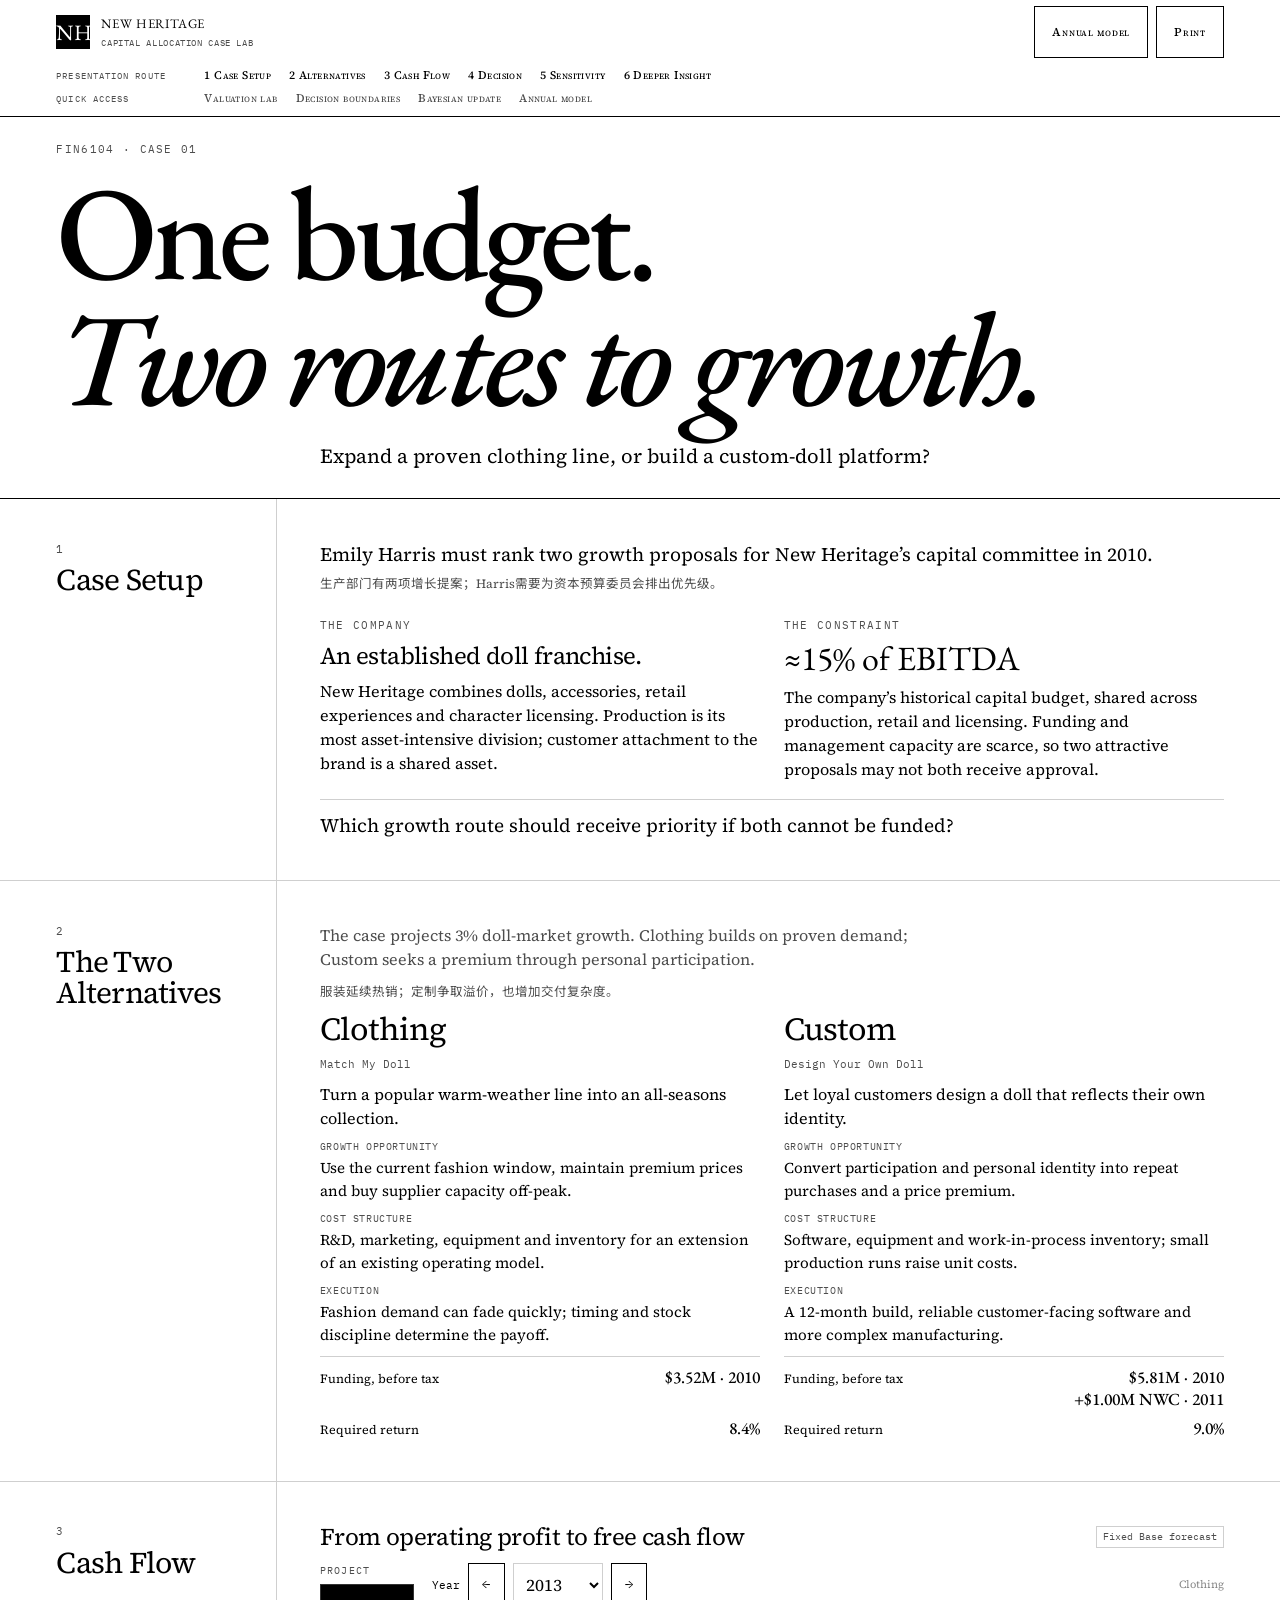
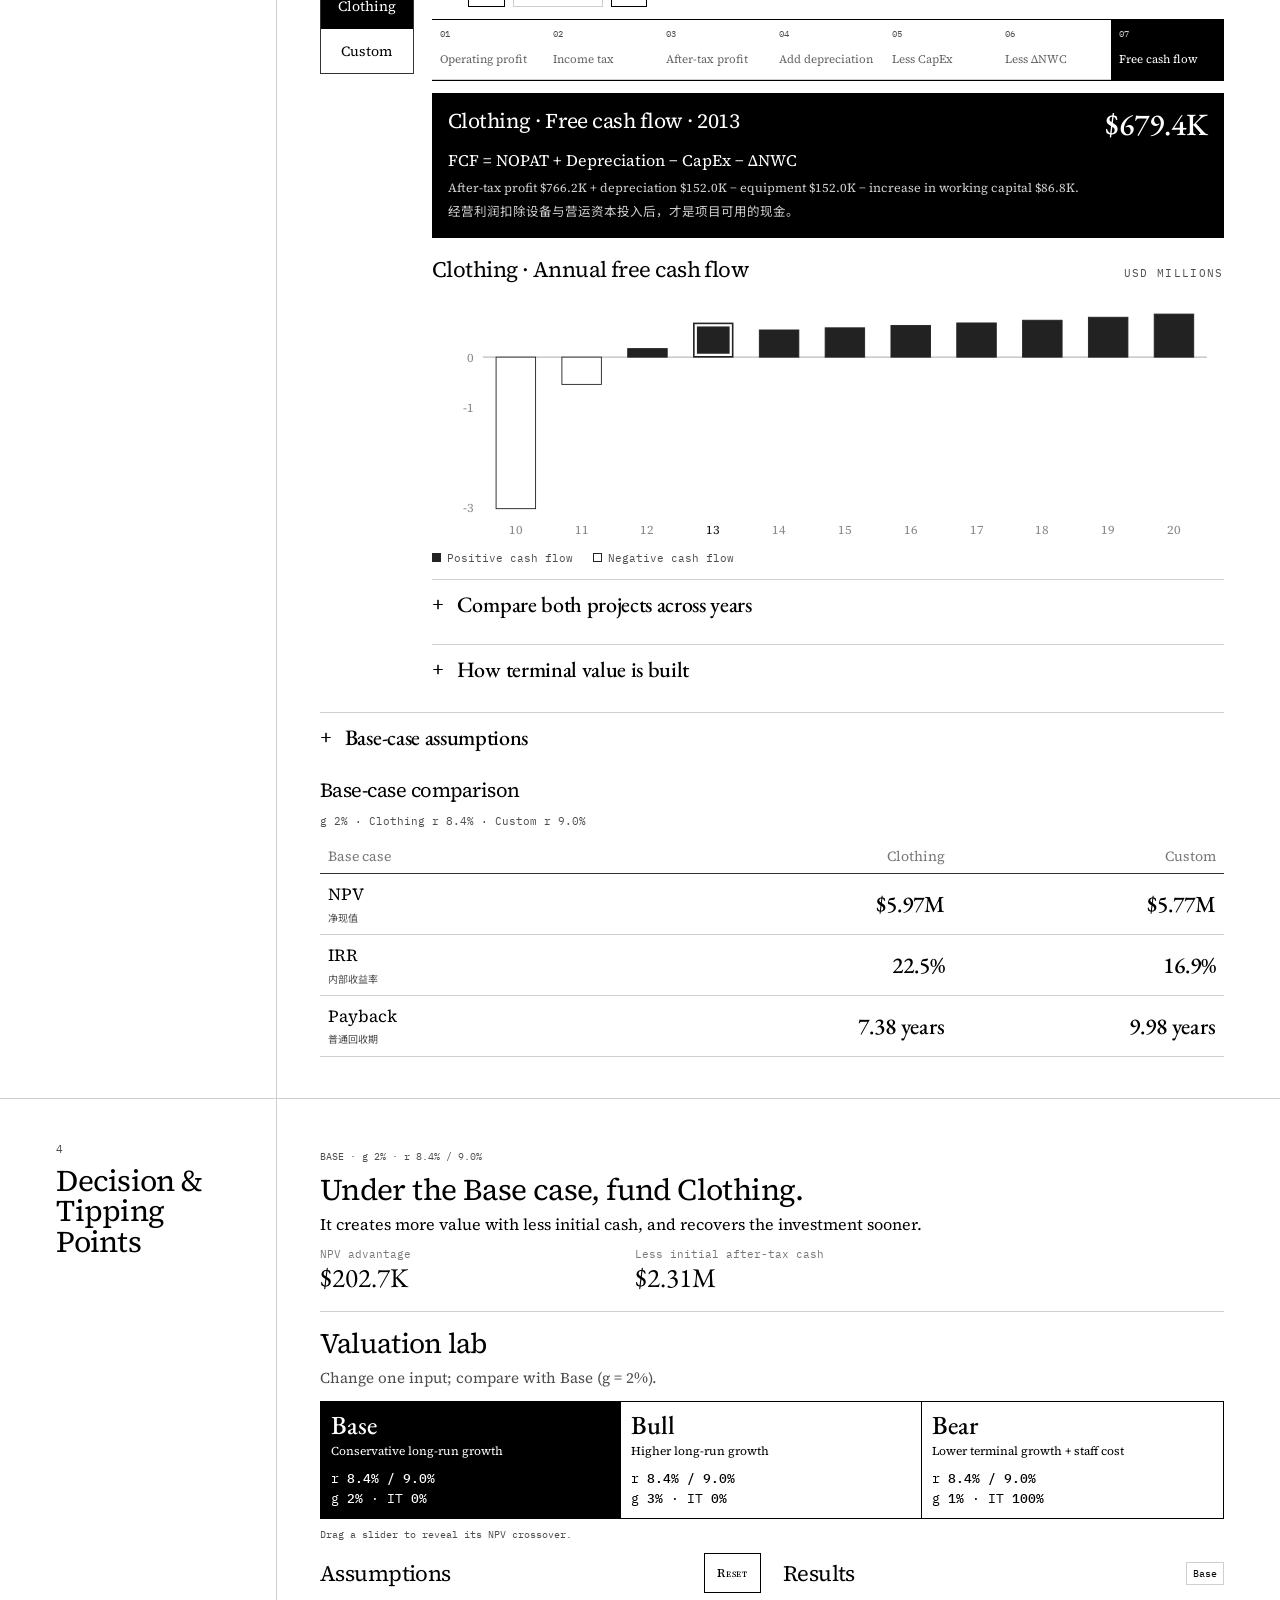
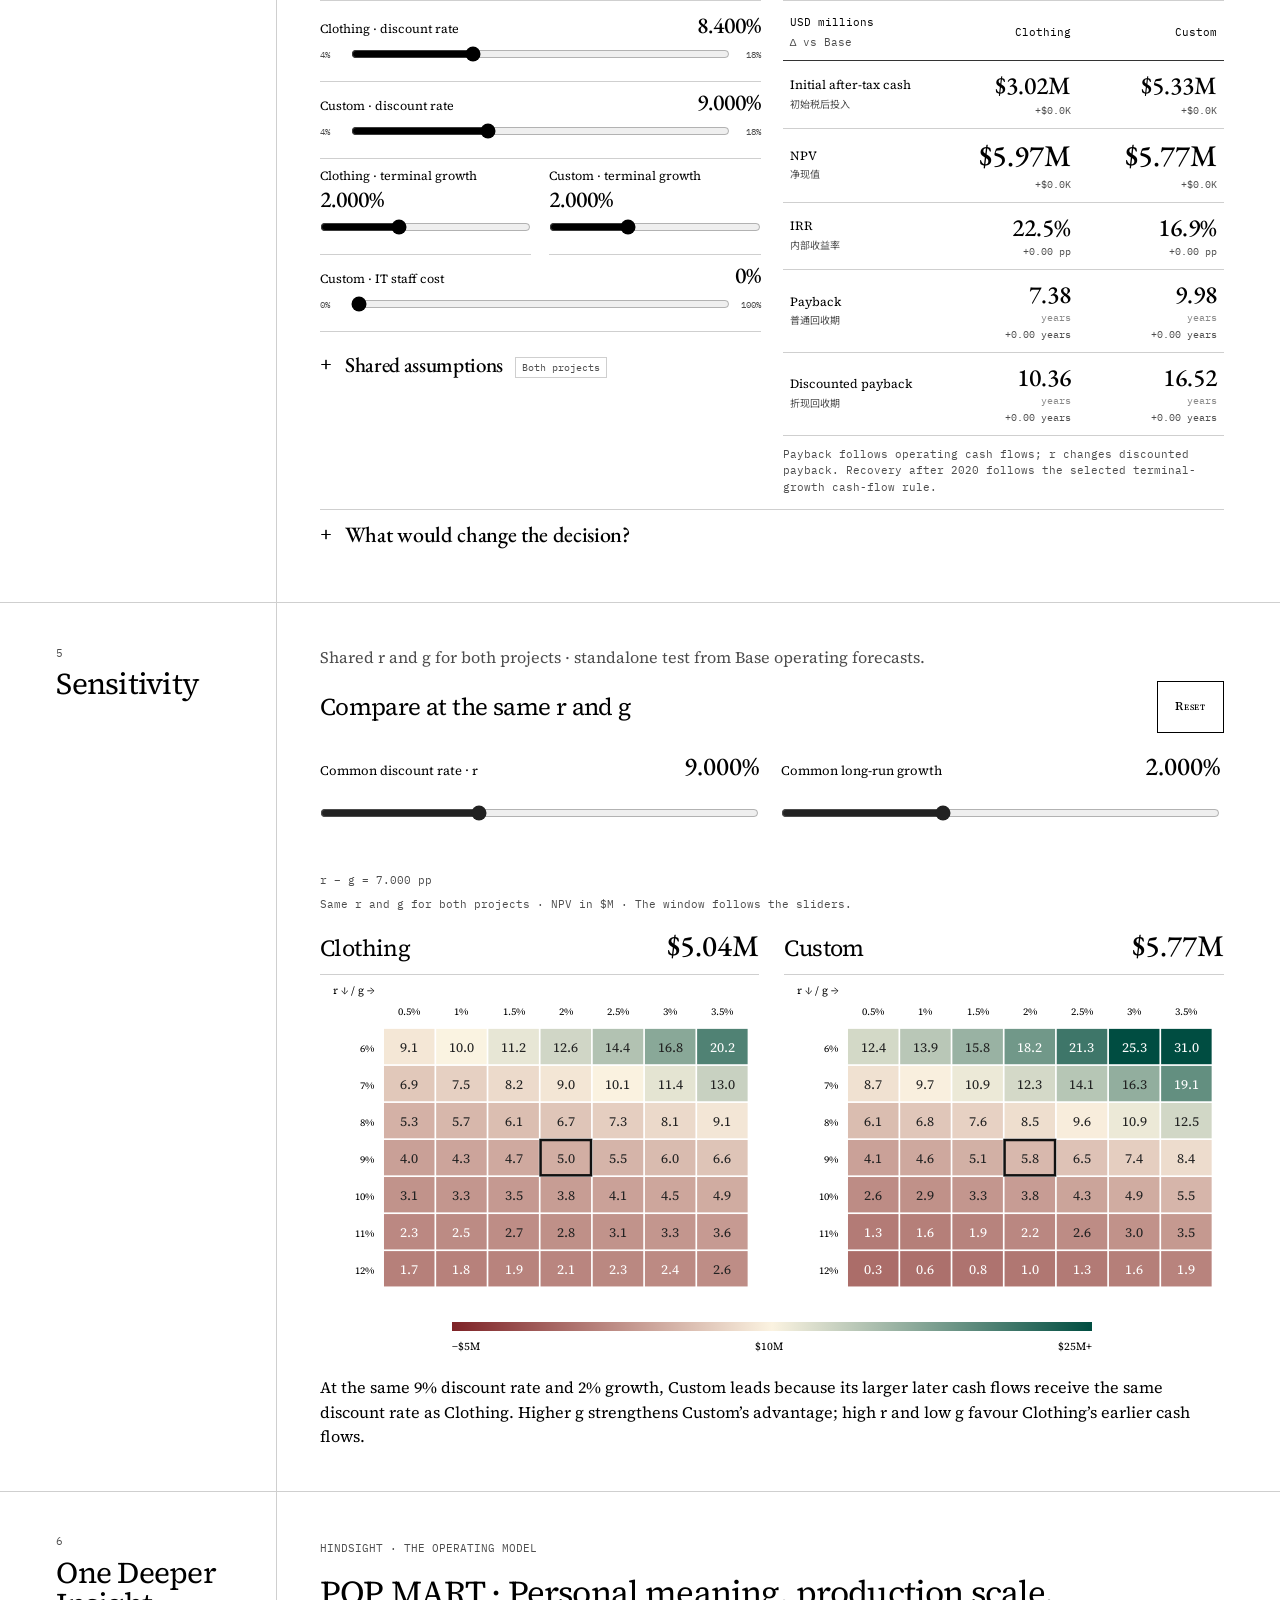
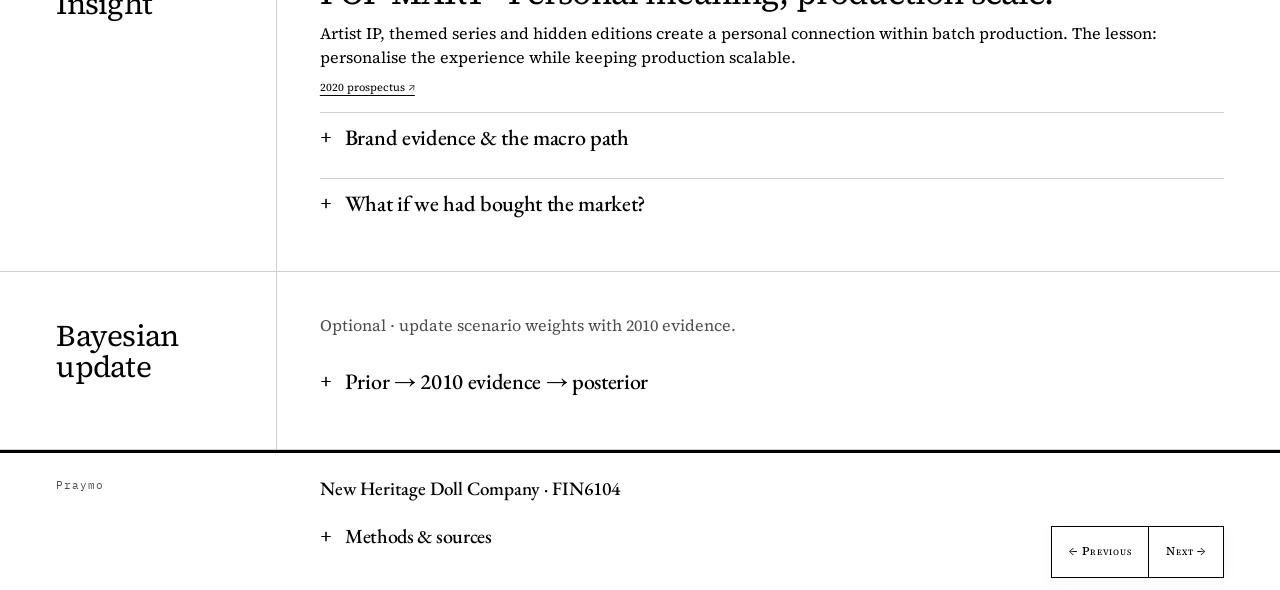
==== commit 31d9d06f: "Shorten section introductions to fit presentation width" ====
--- a/index.html
+++ b/index.html
@@ -1,5 +1,5 @@
 <!doctype html>
-<html lang="en"><head><meta charset="utf-8"><meta name="viewport" content="width=device-width, initial-scale=1"><meta name="theme-color" content="#ffffff"><meta name="nh-edition" content="2026-10-29-presentation-route"><title>New Heritage | Decision, Evidence &amp; Cash Flow</title><link rel="stylesheet" href="styles.css"><link rel="stylesheet" href="fonts.css"><link rel="stylesheet" href="monochrome.css"></head><body class="presentation"><header class="topbar"><div class="topbar-inner"><a class="brand" href="#decision"><span class="brand-mark">NH</span><span>NEW HERITAGE<small>CAPITAL ALLOCATION CASE LAB</small></span></a><div class="top-actions"><a class="btn btn-small" id="modeToggle" href="annual-model.html">Annual model</a><button class="btn btn-small" id="printBtn" type="button">Print</button></div></div><nav class="navlinks" aria-label="Sections"><div class="nav-row"><span class="nav-label">PRESENTATION ROUTE</span><a href="#setup">1 Case Setup</a><a href="#projects">2 Alternatives</a><a href="#valuation">3 Cash Flow</a><a href="#recommendation">4 Decision</a><a href="#sensitivity">5 Sensitivity</a><a href="#hindsight">6 Deeper Insight</a></div><div class="nav-row research-nav"><span class="nav-label">QUICK ACCESS</span><a href="#lab">Valuation lab</a><a href="#assumptions">Decision boundaries</a><a href="#bayesian">Bayesian update</a><a href="annual-model.html">Annual model</a></div></nav></header><main><section class="hero" id="decision" data-section="Overview" data-route="intro"><div class="hero-wrap"><div class="eyebrow">FIN6104 · CASE 01</div><h1>One budget.<br><em>Two routes to growth.</em></h1><p class="hero-lede">Expand a proven clothing line, or build a custom-doll platform?</p><div id="heroMetrics" hidden></div><div id="heroDecision" hidden></div></div></section><section class="section" id="setup" data-section="Case Setup" data-route="main"><div class="wrap"><header class="section-head"><span class="section-no">1</span><h2>Case Setup</h2></header><div class="section-body"><p class="lead">Emily Harris must rank two growth proposals for New Heritage’s capital committee in 2010.</p><p class="zh">生产部门有两项增长提案；Harris需要为资本预算委员会排出优先级。</p><div class="case-grid"><article><span class="micro">THE COMPANY</span><h3>An established doll franchise.</h3><p>New Heritage combines dolls, accessories, retail experiences and character licensing. Production is its most asset-intensive division; customer attachment to the brand is a shared asset.</p></article><article><span class="micro">THE CONSTRAINT</span><div class="case-budget">≈15% of EBITDA</div><p>The company’s historical capital budget, shared across production, retail and licensing. Funding and management capacity are scarce, so two attractive proposals may not both receive approval.</p></article></div><div class="case-question">Which growth route should receive priority if both cannot be funded?</div></div></div></section><section class="section " id="projects" data-section="The Two Alternatives" data-route="main"><div class="wrap"><header class="section-head"><span class="section-no">2</span><h2>The Two Alternatives</h2></header><div class="section-body"><p class="tool-intro">The case forecasts 3% annual growth in the doll market. Clothing extends proven demand; Custom seeks a higher willingness to pay through personal participation.</p><p class="zh">服装延续热销；定制争取溢价，也增加交付复杂度。</p><div class="grid-2" id="projectCards"></div></div></div></section><section class="section" id="valuation" data-section="Cash Flow" data-route="main"><div class="wrap"><header class="section-head"><span class="section-no">3</span><h2>Cash Flow</h2></header><div class="section-body"><div id="cashflow"><div class="explorer"><div class="explorer-heading"><h3>From operating profit to free cash flow</h3><span class="base-label scope-tag">Fixed Base forecast</span></div><div class="explorer-layout"><aside class="project-controls"><span class="micro">PROJECT</span><div class="project-switch" role="group" aria-label="Cash-flow project"><button class="tab active" data-project="clothing" type="button" aria-pressed="true">Clothing</button><button class="tab" data-project="custom" type="button" aria-pressed="false">Custom</button></div></aside><div class="explorer-main"><div class="flow-year-toolbar"><label for="flowYear">Year</label><button class="btn btn-small" id="flowYearPrev" aria-label="Previous cash-flow year">←</button><select id="flowYear" class="control-select" aria-label="Cash-flow comparison year"></select><button class="btn btn-small" id="flowYearNext" aria-label="Next cash-flow year">→</button><span id="flowProjectBasis"></span></div><div class="flow-chain" id="flowChain"></div><div class="flow-detail" id="flowDetail"></div><div class="chart-card"><div class="tool-heading"><h3 id="flowChartTitle">Annual free cash flow</h3><span class="micro">USD MILLIONS</span></div><div id="fcfChart" class="chart-wrap"></div></div><details class="supporting-details"><summary>Compare both projects across years</summary><div class="flow-year-scroll" id="flowYearMatrix"></div><div id="flowYearBridge"></div></details><details class="supporting-details"><summary>How terminal value is built</summary><div id="terminalBreakdown"></div></details></div></div></div></div><details class="baseline-rationale"><summary>Base-case assumptions</summary><div class="rationale-scroll"><table class="rationale-table"><thead><tr><th>Input · Base</th><th>What the case says</th><th>Our modeling choice</th></tr></thead><tbody><tr><th scope="row"><span class="rationale-en">Project discount rates</span><b class="rationale-value">8.4% / 9.0%</b></th><td><span class="rationale-en">The case assigns production projects rates of 7.7%, 8.4% and 9.0% by risk; Clothing is moderate risk, while Custom introduces software and manufacturing uncertainty. (pp. 4–6)</span></td><td><span class="rationale-en">Clothing’s explicit moderate-risk assessment gives 8.4%. We classify Custom as high risk because of software reliability, a longer development period and manufacturing complexity, and select the case’s 9.0% high-risk rate. Use the case’s project hurdle rates.</span></td></tr><tr><th scope="row"><span class="rationale-en">Forecasts &amp; long-run growth</span><b class="rationale-value">Case forecasts → g 2%</b></th><td><span class="rationale-en">Exhibits 1–2 give annual forecasts through 2020. The committee asks for conservative perpetual growth. (pp. 1, 4, 8)</span></td><td><span class="rationale-en">Use the case figures through 2020, then grow terminal cash flow at 2% a year. Bull tests 3%.</span></td></tr><tr><th scope="row"><span class="rationale-en">Loss tax relief</span><b class="rationale-value">Use in 2010</b></th><td><span class="rationale-en">Upfront deductible expenses are $1.250M for Clothing and $1.201M for Custom. The company also has profitable businesses. (pp. 2–3, 5–6)</span></td><td><span class="rationale-en">Base: assume the losses offset other company taxable income in 2010, saving $500K and $480.4K of tax. If they can only offset this project’s later profit, the savings arrive later and NPV falls.</span></td></tr><tr><th scope="row"><span class="rationale-en">Existing IT staff</span><b class="rationale-value">0% of $435K</b></th><td><span class="rationale-en">Table 4 lists $435K of personnel costs, mainly for 2011. Staff are corporate resources and almost certainly available; the proposal excludes their costs. (p. 6)</span></td><td><span class="rationale-en">Start at 0%, assuming reassignment causes no replacement spending or lost contribution elsewhere. Treat that as our incremental-cost judgment; the 100% test charges $435K once in 2011.</span></td></tr><tr><th scope="row"><span class="rationale-en">Investment and depreciation</span><b class="rationale-value">1.00×</b></th><td><span class="rationale-en">The exhibits give annual equipment spending and depreciation. (pp. 5–6, 8)</span></td><td><span class="rationale-en">Use the case schedules at 1.00×.</span></td></tr><tr><th scope="row"><span class="rationale-en">Working capital</span><b class="rationale-value">Deduct the increase</b></th><td><span class="rationale-en">The exhibits specify operating cash, receivables, inventory, payables and startup funding. (pp. 5–6, 8)</span></td><td><span class="rationale-en">Rebuild each year’s balance and deduct only its increase from cash flow. Inventory and receivables tie up cash; supplier credit offsets part of that funding need.</span></td></tr><tr><th scope="row"><span class="rationale-en">Timing and terminal value</span><b class="rationale-value">2010 → 2020</b></th><td><span class="rationale-en">Forecasts end in 2020; continuing operations use a growing perpetuity. (pp. 1, 4, 8)</span></td><td><span class="rationale-en">End-2010 = t₀. Discount year-end cash flows and TV₂₀₂₀ = FCF₂₀₂₀ × (1 + g) / (r − g) back to t₀.</span></td></tr></tbody></table></div></details><div class="baseline-summary"><h3 class="valuation-results-heading">Base-case comparison</h3><div class="base-label">g 2% · Clothing r 8.4% · Custom r 9.0%</div><div id="decisionComparison"></div></div></div></div></section><section class="section " id="recommendation" data-section="Decision &amp; Tipping Points" data-route="main"><div class="wrap"><header class="section-head"><span class="section-no">4</span><h2>Decision &amp; Tipping Points</h2></header><div class="section-body"><div class="recommendation-summary"><div class="base-label">BASE · g 2% · r 8.4% / 9.0%</div><h3 class="thesis" id="recTitle">Fund Clothing first.</h3><p class="lead" id="recBody"></p><div class="decision-numbers" id="decisionNumbers"></div></div><div class="decision-lab" id="lab"><h3 class="lab-title">Valuation lab</h3><p class="tool-intro">Change one input; compare with Base (g = 2%).</p>
+<html lang="en"><head><meta charset="utf-8"><meta name="viewport" content="width=device-width, initial-scale=1"><meta name="theme-color" content="#ffffff"><meta name="nh-edition" content="2026-10-29-presentation-route"><title>New Heritage | Decision, Evidence &amp; Cash Flow</title><link rel="stylesheet" href="styles.css"><link rel="stylesheet" href="fonts.css"><link rel="stylesheet" href="monochrome.css"></head><body class="presentation"><header class="topbar"><div class="topbar-inner"><a class="brand" href="#decision"><span class="brand-mark">NH</span><span>NEW HERITAGE<small>CAPITAL ALLOCATION CASE LAB</small></span></a><div class="top-actions"><a class="btn btn-small" id="modeToggle" href="annual-model.html">Annual model</a><button class="btn btn-small" id="printBtn" type="button">Print</button></div></div><nav class="navlinks" aria-label="Sections"><div class="nav-row"><span class="nav-label">PRESENTATION ROUTE</span><a href="#setup">1 Case Setup</a><a href="#projects">2 Alternatives</a><a href="#valuation">3 Cash Flow</a><a href="#recommendation">4 Decision</a><a href="#sensitivity">5 Sensitivity</a><a href="#hindsight">6 Deeper Insight</a></div><div class="nav-row research-nav"><span class="nav-label">QUICK ACCESS</span><a href="#lab">Valuation lab</a><a href="#assumptions">Decision boundaries</a><a href="#bayesian">Bayesian update</a><a href="annual-model.html">Annual model</a></div></nav></header><main><section class="hero" id="decision" data-section="Overview" data-route="intro"><div class="hero-wrap"><div class="eyebrow">FIN6104 · CASE 01</div><h1>One budget.<br><em>Two routes to growth.</em></h1><p class="hero-lede">Expand a proven clothing line, or build a custom-doll platform?</p><div id="heroMetrics" hidden></div><div id="heroDecision" hidden></div></div></section><section class="section" id="setup" data-section="Case Setup" data-route="main"><div class="wrap"><header class="section-head"><span class="section-no">1</span><h2>Case Setup</h2></header><div class="section-body"><p class="lead">Emily Harris must rank two growth proposals for New Heritage’s capital committee in 2010.</p><p class="zh">生产部门有两项增长提案；Harris需要为资本预算委员会排出优先级。</p><div class="case-grid"><article><span class="micro">THE COMPANY</span><h3>An established doll franchise.</h3><p>New Heritage combines dolls, accessories, retail experiences and character licensing. Production is its most asset-intensive division; customer attachment to the brand is a shared asset.</p></article><article><span class="micro">THE CONSTRAINT</span><div class="case-budget">≈15% of EBITDA</div><p>The company’s historical capital budget, shared across production, retail and licensing. Funding and management capacity are scarce, so two attractive proposals may not both receive approval.</p></article></div><div class="case-question">Which growth route should receive priority if both cannot be funded?</div></div></div></section><section class="section " id="projects" data-section="The Two Alternatives" data-route="main"><div class="wrap"><header class="section-head"><span class="section-no">2</span><h2>The Two Alternatives</h2></header><div class="section-body"><p class="tool-intro">The case projects 3% doll-market growth. Clothing builds on proven demand; Custom seeks a premium through personal participation.</p><p class="zh">服装延续热销；定制争取溢价，也增加交付复杂度。</p><div class="grid-2" id="projectCards"></div></div></div></section><section class="section" id="valuation" data-section="Cash Flow" data-route="main"><div class="wrap"><header class="section-head"><span class="section-no">3</span><h2>Cash Flow</h2></header><div class="section-body"><div id="cashflow"><div class="explorer"><div class="explorer-heading"><h3>From operating profit to free cash flow</h3><span class="base-label scope-tag">Fixed Base forecast</span></div><div class="explorer-layout"><aside class="project-controls"><span class="micro">PROJECT</span><div class="project-switch" role="group" aria-label="Cash-flow project"><button class="tab active" data-project="clothing" type="button" aria-pressed="true">Clothing</button><button class="tab" data-project="custom" type="button" aria-pressed="false">Custom</button></div></aside><div class="explorer-main"><div class="flow-year-toolbar"><label for="flowYear">Year</label><button class="btn btn-small" id="flowYearPrev" aria-label="Previous cash-flow year">←</button><select id="flowYear" class="control-select" aria-label="Cash-flow comparison year"></select><button class="btn btn-small" id="flowYearNext" aria-label="Next cash-flow year">→</button><span id="flowProjectBasis"></span></div><div class="flow-chain" id="flowChain"></div><div class="flow-detail" id="flowDetail"></div><div class="chart-card"><div class="tool-heading"><h3 id="flowChartTitle">Annual free cash flow</h3><span class="micro">USD MILLIONS</span></div><div id="fcfChart" class="chart-wrap"></div></div><details class="supporting-details"><summary>Compare both projects across years</summary><div class="flow-year-scroll" id="flowYearMatrix"></div><div id="flowYearBridge"></div></details><details class="supporting-details"><summary>How terminal value is built</summary><div id="terminalBreakdown"></div></details></div></div></div></div><details class="baseline-rationale"><summary>Base-case assumptions</summary><div class="rationale-scroll"><table class="rationale-table"><thead><tr><th>Input · Base</th><th>What the case says</th><th>Our modeling choice</th></tr></thead><tbody><tr><th scope="row"><span class="rationale-en">Project discount rates</span><b class="rationale-value">8.4% / 9.0%</b></th><td><span class="rationale-en">The case assigns production projects rates of 7.7%, 8.4% and 9.0% by risk; Clothing is moderate risk, while Custom introduces software and manufacturing uncertainty. (pp. 4–6)</span></td><td><span class="rationale-en">Clothing’s explicit moderate-risk assessment gives 8.4%. We classify Custom as high risk because of software reliability, a longer development period and manufacturing complexity, and select the case’s 9.0% high-risk rate. Use the case’s project hurdle rates.</span></td></tr><tr><th scope="row"><span class="rationale-en">Forecasts &amp; long-run growth</span><b class="rationale-value">Case forecasts → g 2%</b></th><td><span class="rationale-en">Exhibits 1–2 give annual forecasts through 2020. The committee asks for conservative perpetual growth. (pp. 1, 4, 8)</span></td><td><span class="rationale-en">Use the case figures through 2020, then grow terminal cash flow at 2% a year. Bull tests 3%.</span></td></tr><tr><th scope="row"><span class="rationale-en">Loss tax relief</span><b class="rationale-value">Use in 2010</b></th><td><span class="rationale-en">Upfront deductible expenses are $1.250M for Clothing and $1.201M for Custom. The company also has profitable businesses. (pp. 2–3, 5–6)</span></td><td><span class="rationale-en">Base: assume the losses offset other company taxable income in 2010, saving $500K and $480.4K of tax. If they can only offset this project’s later profit, the savings arrive later and NPV falls.</span></td></tr><tr><th scope="row"><span class="rationale-en">Existing IT staff</span><b class="rationale-value">0% of $435K</b></th><td><span class="rationale-en">Table 4 lists $435K of personnel costs, mainly for 2011. Staff are corporate resources and almost certainly available; the proposal excludes their costs. (p. 6)</span></td><td><span class="rationale-en">Start at 0%, assuming reassignment causes no replacement spending or lost contribution elsewhere. Treat that as our incremental-cost judgment; the 100% test charges $435K once in 2011.</span></td></tr><tr><th scope="row"><span class="rationale-en">Investment and depreciation</span><b class="rationale-value">1.00×</b></th><td><span class="rationale-en">The exhibits give annual equipment spending and depreciation. (pp. 5–6, 8)</span></td><td><span class="rationale-en">Use the case schedules at 1.00×.</span></td></tr><tr><th scope="row"><span class="rationale-en">Working capital</span><b class="rationale-value">Deduct the increase</b></th><td><span class="rationale-en">The exhibits specify operating cash, receivables, inventory, payables and startup funding. (pp. 5–6, 8)</span></td><td><span class="rationale-en">Rebuild each year’s balance and deduct only its increase from cash flow. Inventory and receivables tie up cash; supplier credit offsets part of that funding need.</span></td></tr><tr><th scope="row"><span class="rationale-en">Timing and terminal value</span><b class="rationale-value">2010 → 2020</b></th><td><span class="rationale-en">Forecasts end in 2020; continuing operations use a growing perpetuity. (pp. 1, 4, 8)</span></td><td><span class="rationale-en">End-2010 = t₀. Discount year-end cash flows and TV₂₀₂₀ = FCF₂₀₂₀ × (1 + g) / (r − g) back to t₀.</span></td></tr></tbody></table></div></details><div class="baseline-summary"><h3 class="valuation-results-heading">Base-case comparison</h3><div class="base-label">g 2% · Clothing r 8.4% · Custom r 9.0%</div><div id="decisionComparison"></div></div></div></div></section><section class="section " id="recommendation" data-section="Decision &amp; Tipping Points" data-route="main"><div class="wrap"><header class="section-head"><span class="section-no">4</span><h2>Decision &amp; Tipping Points</h2></header><div class="section-body"><div class="recommendation-summary"><div class="base-label">BASE · g 2% · r 8.4% / 9.0%</div><h3 class="thesis" id="recTitle">Fund Clothing first.</h3><p class="lead" id="recBody"></p><div class="decision-numbers" id="decisionNumbers"></div></div><div class="decision-lab" id="lab"><h3 class="lab-title">Valuation lab</h3><p class="tool-intro">Change one input; compare with Base (g = 2%).</p>
     <div class="scenario-row" id="scenarioCards"></div>
     <p class="slider-marker-key">Drag a slider to reveal its NPV crossover.</p>
         <div class="lab-layout">
@@ -36,7 +36,7 @@
       <div class="card sensitivity-note"><span class="pill">CURRENT NPV GAP</span><div class="big-diff" id="npvGap">+$0.18M</div><h3 id="rankingTitle">Custom 当前领先</h3><p id="rankingText">基准情景下的净现值差距很小。终值假设是影响排名的主要因素之一。</p><div class="flip-box" id="flipBox"><strong>排名翻转条件</strong><span>正在计算……</span></div></div>
       <div class="card heatmap-card"><div class="heatmap-header"><h3>Compare at the same r and g</h3><button class="btn btn-small" id="sensitivityReset" type="button">Reset</button><select id="heatProject" class="control-select" hidden="hidden" aria-hidden="true"><option value="growth">Common long-run growth</option><option value="rate">Parallel discount-rate shift</option></select></div><div class="shared-sweep-control rate-sweep"><div class="control-top"><label for="sensitivityR">Common discount rate · r</label><output id="sensitivityROut"></output></div><div class="range-track"><input type="range" id="sensitivityR" min="0.04" max="0.18" step="0.0001" value="0.09"><span class="crossover-tick" id="sensitivityRTick" hidden><b></b></span></div></div><div class="shared-sweep-control"><div class="control-top"><label for="sharedSweep">Common long-run growth</label><output id="sharedSweepOut">3.00%</output></div><div class="range-track"><input type="range" id="sharedSweep" min="0" max="0.055" step="0.0001" value="0.02"><span class="crossover-tick" id="sharedSweepTick" hidden><b></b></span></div></div><p class="spread-note" id="sensitivitySpread" aria-live="polite"></p><div id="heatmapMount"></div><p class="sensitivity-takeaway">At the same 9% discount rate and 2% growth, Custom leads because its larger later cash flows receive the same discount rate as Clothing. Higher g strengthens Custom’s advantage; high r and low g favour Clothing’s earlier cash flows.</p></div>
     </div>
-  </div></div></section><section class="section" id="hindsight" data-section="One Deeper Insight" data-route="main"><div class="wrap"><header class="section-head"><span class="section-no">6</span><h2>One Deeper Insight</h2></header><div class="section-body"><span class="base-label">HINDSIGHT · THE OPERATING MODEL</span><div class="hybrid-lesson popmart-lesson"><h3>POP MART · Personal meaning, production scale.</h3><p>Artist IP, themed series and hidden editions create a personal connection within batch production. The lesson: personalise the experience while keeping production scalable.</p><a href="https://www1.hkexnews.hk/listedco/listconews/sehk/2020/1201/2020120100099.pdf" target="_blank" rel="noopener">2020 prospectus ↗</a></div><details class="historical-evidence"><summary>Brand evidence &amp; the macro path</summary><div class="hindsight-grid"><article><span class="micro">PARTICIPATION + STANDARD COMPONENTS</span><h3>Build-A-Bear</h3><div class="history-number">$529.8M</div><small>FY2025 revenue · $67.2M pre-tax income</small><p>Stuffing, dressing and naming create a personal experience around reusable components. A 12.7% pre-tax margin shows the model can generate profit.</p><p class="zh">标准部件加参与体验，2025财年税前利润率12.7%。</p><div class="evidence-links"><a href="https://buildabear.gcs-web.com/news-releases/news-release-details/build-bear-workshop-reports-fourth-and-record-fiscal-2025" target="_blank" rel="noopener">FY2025 results ↗</a></div></article><article><span class="micro">PERSONALISED DOLLS</span><h3>American Girl</h3><div class="history-number">−9%</div><small>FY2023 segment net sales · $207.2M</small><p>Create Your Own launched in 2017. The wider brand later faced declining sales and a $5.7M operating loss in 2023. Customisation still needs sustained brand demand.</p><p class="zh">2017年推出定制；品牌2023年收入下降、经营亏损，持续需求仍是核心。</p><div class="evidence-links"><a href="https://www.americangirl.com/pages/our-story" target="_blank" rel="noopener">2017 launch</a> · <a href="https://www.sec.gov/Archives/edgar/data/63276/000162828024011371/mat-20231231.htm" target="_blank" rel="noopener">FY2023 results ↗</a></div></article><article><span class="micro">REFRESH AN ESTABLISHED FRANCHISE</span><h3>Barbie</h3><div class="history-number">+16%</div><small>2020 gross billings · $1.35B</small><p>An established brand grew through a scalable product portfolio. This is the execution analogue for refreshing a proven line rather than rebuilding the production model.</p><p class="zh">成熟品牌通过规模化产品组合增长，对应服装项目“扩展已验证产品”的执行逻辑。</p><div class="evidence-links"><a href="https://www.sec.gov/Archives/edgar/data/63276/000162828021003197/mat-20201231.htm" target="_blank" rel="noopener">FY2020 results ↗</a></div></article></div><div class="macro-check"><h3>What the macro path supported</h3><p>The 2009–2020 expansion and the later e-commerce surge supported online access. The tax changes and the 2020 recession challenge a smooth, unchanged cash-flow path.</p><p class="zh">复苏与电商增长支持线上渠道；税制变化和2020年衰退，则要求重新检验现金流路径。</p><a href="https://www.nber.org/research/data/us-business-cycle-expansions-and-contractions" target="_blank" rel="noopener">NBER</a> · <a href="https://www.census.gov/library/stories/2022/04/ecommerce-sales-surged-during-pandemic.html" target="_blank" rel="noopener">US Census</a></div><p class="source-note">Retrospective comparisons · figures refer to the stated brand, period and accounting measure. Full source and return definitions are in Methods below.</p></details><details class="market-coda" id="marketCheck"><summary>What if we had bought the market?</summary><p class="market-subtitle">Growth of $100 · End-2010 → End-2020 · Total return</p><div id="marketChart" class="market-chart"></div><div id="marketReturns" class="market-returns"></div><p class="market-takeaway">Investing is about turning capital into cash.</p></details></div></div></section><section class="section" id="bayesian" data-section="Bayesian update" data-route="research"><div class="wrap"><header class="section-head"><h2>Bayesian update</h2></header><div class="section-body"><p class="tool-intro">Optional extension · use 2010 evidence to revise the weights of three fixed scenarios.</p><details class="bayes-disclosure" id="bayesianDisclosure"><summary>Prior → 2010 evidence → posterior</summary><div class="bayes-intro"><p class="lead" id="bayesNarrative"></p><p class="zh" id="bayesNarrativeZh"></p><p class="bayes-scope">Fixed scenario values · both projects · separate from lab adjustments</p></div><div class="evidence-grid"><article><span class="micro">10 AUG 2010 · FED</span><h3>A slower recovery.</h3><p>Weak income, unemployment and tight credit weigh on household spending.</p><a href="https://www.federalreserve.gov/newsevents/pressreleases/monetary20100810a.htm" target="_blank" rel="noopener">Read evidence ↗</a></article><article><span class="micro">29 JAN 2010 · MATTEL</span><h3>Demand is uneven.</h3><p>FY2009 sales fell 8%; American Girl gross sales were flat.</p><a href="https://www.sec.gov/Archives/edgar/data/63276/000119312510016252/dex991.htm" target="_blank" rel="noopener">Read evidence ↗</a></article><article><span class="micro">18 FEB 2010 · BUILD-A-BEAR</span><h3>Experience is cyclical.</h3><p>Fiscal Q4 2009 comparable-store sales fell 9.9%.</p><a href="https://www.sec.gov/Archives/edgar/data/1113809/000115752310001003/a6184440ex99_1.htm" target="_blank" rel="noopener">Read evidence ↗</a></article></div><div class="bayes-tool"><div class="tool-heading"><h3>Prior → evidence → posterior</h3><button class="btn btn-small" id="neutralEvidence" type="button">Neutral evidence · 1×</button></div><p class="input-note">1. Set prior weights → 2. Score how well the evidence fits each scenario → 3. Update weights and weighted NPVs.</p><details class="bayes-scenarios"><summary>Scenario NPVs used in this update</summary><div id="robustnessMount"></div></details><div class="table-scroll"><table class="bayes-input-table"><thead><tr><th>Scenario</th><th>Prior weight · %</th><th>Evidence fit · ×</th><th>Prior × fit</th><th>Updated weight</th></tr></thead><tbody><tr><th>Base<small>g 2%</small></th><td><input id="probBase" type="number" min="0" max="100" step="1" value="50" aria-label="Base prior weight"></td><td><input id="likeBase" type="number" min="0" max="10" step="0.1" value="1" aria-label="Base evidence likelihood"></td><td class="bayes-product" id="bayesProductBase"></td><td id="posteriorBase"></td></tr><tr><th>Bull<small>g 3%</small></th><td><input id="probBull" type="number" min="0" max="100" step="1" value="20" aria-label="Bull prior weight"></td><td><input id="likeBull" type="number" min="0" max="10" step="0.1" value="0.6" aria-label="Bull evidence likelihood"></td><td class="bayes-product" id="bayesProductBull"></td><td id="posteriorBull"></td></tr><tr><th>Bear<small>g 1% + IT</small></th><td><input id="probBear" type="number" min="0" max="100" step="1" value="30" aria-label="Bear prior weight"></td><td><input id="likeBear" type="number" min="0" max="10" step="0.1" value="1.5" aria-label="Bear evidence likelihood"></td><td class="bayes-product" id="bayesProductBear"></td><td id="posteriorBear"></td></tr></tbody></table></div><div id="probResults" aria-live="polite"></div><div id="bayesWeightBoundary"></div><p class="method-note">Illustrative analyst inputs: prior weights and evidence-fit multipliers. Updated weight = (prior × fit) / Σ(prior × fit). Weighted NPV = Σ(updated weight × scenario NPV).</p></div></details></div></div></section><div id="appendixMounts" hidden><div id="valuationBridge"></div><select id="daysMode"><option value="365" selected>365</option><option value="360">360</option></select><div id="npvBar"></div><div id="terminalChart"></div><div id="validationTableMount"></div></div></main><footer class="foot"><div class="footer-wrap"><strong>New Heritage Doll Company · FIN6104</strong><span class="author-mark">Praymo</span><details id="methods"><summary>Methods &amp; sources</summary><p>Base: g 2%; Clothing r 8.4%, Custom r 9.0%; tax 40%; 365-day workbook convention; immediate loss relief; no extra IT staff charge. Original Excel checks retain their original g 3% inputs.</p><p>IRR includes terminal value in 2020. Payback excludes a terminal-value sale; both paybacks extend annual operating cash flows beyond 2020 using the chosen terminal-growth rule. Fractional years use interpolation.</p><p>IT: the 2011 staff-cost test adds up to $435K before tax. Include replacement spending or displaced contribution when resources have another valuable use. A company-wide cost transfer alone does not change cash flow.</p><p>Bayesian priors and evidence-fit multipliers are illustrative analyst choices, without statistical calibration to the cited news. Brand figures cover different periods and accounting measures; American Girl results cover the whole segment. Brand comparisons inform the operating argument.</p><p>QQQ: compound the rounded annual NAV total returns in the 2021 prospectus, with distributions reinvested. Treasury: rebase Damodaran’s annual 10-year US T-bond total-return wealth series, including coupons and price changes. Both start at $100 at end-2010, before investor taxes; project IRRs are model forecasts.</p><div class="method-links"><a href="https://www.sec.gov/Archives/edgar/data/1067839/000119312521019335/d78829d485bpos.htm" target="_blank" rel="noopener">QQQ prospectus</a><a href="https://pages.stern.nyu.edu/~adamodar/New_Home_Page/datafile/histretSP.html" target="_blank" rel="noopener">Treasury return series</a><a href="https://ocw.mit.edu/courses/14-271-industrial-organization-i-fall-2022/mit14_271_f22_lec3slides.pdf" target="_blank" rel="noopener">Pricing-menu theory</a></div></details></div></footer><div class="floating-nav"><button class="btn" id="prevSection" type="button">← Previous</button><button class="btn btn-dark" id="nextSection" type="button">Next →</button></div><div class="toast" id="toast" role="status" aria-live="polite"></div><script src="model-core.js"></script><script>
+  </div></div></section><section class="section" id="hindsight" data-section="One Deeper Insight" data-route="main"><div class="wrap"><header class="section-head"><span class="section-no">6</span><h2>One Deeper Insight</h2></header><div class="section-body"><span class="base-label">HINDSIGHT · THE OPERATING MODEL</span><div class="hybrid-lesson popmart-lesson"><h3>POP MART · Personal meaning, production scale.</h3><p>Artist IP, themed series and hidden editions create a personal connection within batch production. The lesson: personalise the experience while keeping production scalable.</p><a href="https://www1.hkexnews.hk/listedco/listconews/sehk/2020/1201/2020120100099.pdf" target="_blank" rel="noopener">2020 prospectus ↗</a></div><details class="historical-evidence"><summary>Brand evidence &amp; the macro path</summary><div class="hindsight-grid"><article><span class="micro">PARTICIPATION + STANDARD COMPONENTS</span><h3>Build-A-Bear</h3><div class="history-number">$529.8M</div><small>FY2025 revenue · $67.2M pre-tax income</small><p>Stuffing, dressing and naming create a personal experience around reusable components. A 12.7% pre-tax margin shows the model can generate profit.</p><p class="zh">标准部件加参与体验，2025财年税前利润率12.7%。</p><div class="evidence-links"><a href="https://buildabear.gcs-web.com/news-releases/news-release-details/build-bear-workshop-reports-fourth-and-record-fiscal-2025" target="_blank" rel="noopener">FY2025 results ↗</a></div></article><article><span class="micro">PERSONALISED DOLLS</span><h3>American Girl</h3><div class="history-number">−9%</div><small>FY2023 segment net sales · $207.2M</small><p>Create Your Own launched in 2017. The wider brand later faced declining sales and a $5.7M operating loss in 2023. Customisation still needs sustained brand demand.</p><p class="zh">2017年推出定制；品牌2023年收入下降、经营亏损，持续需求仍是核心。</p><div class="evidence-links"><a href="https://www.americangirl.com/pages/our-story" target="_blank" rel="noopener">2017 launch</a> · <a href="https://www.sec.gov/Archives/edgar/data/63276/000162828024011371/mat-20231231.htm" target="_blank" rel="noopener">FY2023 results ↗</a></div></article><article><span class="micro">REFRESH AN ESTABLISHED FRANCHISE</span><h3>Barbie</h3><div class="history-number">+16%</div><small>2020 gross billings · $1.35B</small><p>An established brand grew through a scalable product portfolio. This is the execution analogue for refreshing a proven line rather than rebuilding the production model.</p><p class="zh">成熟品牌通过规模化产品组合增长，对应服装项目“扩展已验证产品”的执行逻辑。</p><div class="evidence-links"><a href="https://www.sec.gov/Archives/edgar/data/63276/000162828021003197/mat-20201231.htm" target="_blank" rel="noopener">FY2020 results ↗</a></div></article></div><div class="macro-check"><h3>What the macro path supported</h3><p>The 2009–2020 expansion and the later e-commerce surge supported online access. The tax changes and the 2020 recession challenge a smooth, unchanged cash-flow path.</p><p class="zh">复苏与电商增长支持线上渠道；税制变化和2020年衰退，则要求重新检验现金流路径。</p><a href="https://www.nber.org/research/data/us-business-cycle-expansions-and-contractions" target="_blank" rel="noopener">NBER</a> · <a href="https://www.census.gov/library/stories/2022/04/ecommerce-sales-surged-during-pandemic.html" target="_blank" rel="noopener">US Census</a></div><p class="source-note">Retrospective comparisons · figures refer to the stated brand, period and accounting measure. Full source and return definitions are in Methods below.</p></details><details class="market-coda" id="marketCheck"><summary>What if we had bought the market?</summary><p class="market-subtitle">Growth of $100 · End-2010 → End-2020 · Total return</p><div id="marketChart" class="market-chart"></div><div id="marketReturns" class="market-returns"></div><p class="market-takeaway">Investing is about turning capital into cash.</p></details></div></div></section><section class="section" id="bayesian" data-section="Bayesian update" data-route="research"><div class="wrap"><header class="section-head"><h2>Bayesian update</h2></header><div class="section-body"><p class="tool-intro">Optional · update scenario weights with 2010 evidence.</p><details class="bayes-disclosure" id="bayesianDisclosure"><summary>Prior → 2010 evidence → posterior</summary><div class="bayes-intro"><p class="lead" id="bayesNarrative"></p><p class="zh" id="bayesNarrativeZh"></p><p class="bayes-scope">Fixed scenario values · both projects · separate from lab adjustments</p></div><div class="evidence-grid"><article><span class="micro">10 AUG 2010 · FED</span><h3>A slower recovery.</h3><p>Weak income, unemployment and tight credit weigh on household spending.</p><a href="https://www.federalreserve.gov/newsevents/pressreleases/monetary20100810a.htm" target="_blank" rel="noopener">Read evidence ↗</a></article><article><span class="micro">29 JAN 2010 · MATTEL</span><h3>Demand is uneven.</h3><p>FY2009 sales fell 8%; American Girl gross sales were flat.</p><a href="https://www.sec.gov/Archives/edgar/data/63276/000119312510016252/dex991.htm" target="_blank" rel="noopener">Read evidence ↗</a></article><article><span class="micro">18 FEB 2010 · BUILD-A-BEAR</span><h3>Experience is cyclical.</h3><p>Fiscal Q4 2009 comparable-store sales fell 9.9%.</p><a href="https://www.sec.gov/Archives/edgar/data/1113809/000115752310001003/a6184440ex99_1.htm" target="_blank" rel="noopener">Read evidence ↗</a></article></div><div class="bayes-tool"><div class="tool-heading"><h3>Prior → evidence → posterior</h3><button class="btn btn-small" id="neutralEvidence" type="button">Neutral evidence · 1×</button></div><p class="input-note">1. Set prior weights → 2. Score how well the evidence fits each scenario → 3. Update weights and weighted NPVs.</p><details class="bayes-scenarios"><summary>Scenario NPVs used in this update</summary><div id="robustnessMount"></div></details><div class="table-scroll"><table class="bayes-input-table"><thead><tr><th>Scenario</th><th>Prior weight · %</th><th>Evidence fit · ×</th><th>Prior × fit</th><th>Updated weight</th></tr></thead><tbody><tr><th>Base<small>g 2%</small></th><td><input id="probBase" type="number" min="0" max="100" step="1" value="50" aria-label="Base prior weight"></td><td><input id="likeBase" type="number" min="0" max="10" step="0.1" value="1" aria-label="Base evidence likelihood"></td><td class="bayes-product" id="bayesProductBase"></td><td id="posteriorBase"></td></tr><tr><th>Bull<small>g 3%</small></th><td><input id="probBull" type="number" min="0" max="100" step="1" value="20" aria-label="Bull prior weight"></td><td><input id="likeBull" type="number" min="0" max="10" step="0.1" value="0.6" aria-label="Bull evidence likelihood"></td><td class="bayes-product" id="bayesProductBull"></td><td id="posteriorBull"></td></tr><tr><th>Bear<small>g 1% + IT</small></th><td><input id="probBear" type="number" min="0" max="100" step="1" value="30" aria-label="Bear prior weight"></td><td><input id="likeBear" type="number" min="0" max="10" step="0.1" value="1.5" aria-label="Bear evidence likelihood"></td><td class="bayes-product" id="bayesProductBear"></td><td id="posteriorBear"></td></tr></tbody></table></div><div id="probResults" aria-live="polite"></div><div id="bayesWeightBoundary"></div><p class="method-note">Illustrative analyst inputs: prior weights and evidence-fit multipliers. Updated weight = (prior × fit) / Σ(prior × fit). Weighted NPV = Σ(updated weight × scenario NPV).</p></div></details></div></div></section><div id="appendixMounts" hidden><div id="valuationBridge"></div><select id="daysMode"><option value="365" selected>365</option><option value="360">360</option></select><div id="npvBar"></div><div id="terminalChart"></div><div id="validationTableMount"></div></div></main><footer class="foot"><div class="footer-wrap"><strong>New Heritage Doll Company · FIN6104</strong><span class="author-mark">Praymo</span><details id="methods"><summary>Methods &amp; sources</summary><p>Base: g 2%; Clothing r 8.4%, Custom r 9.0%; tax 40%; 365-day workbook convention; immediate loss relief; no extra IT staff charge. Original Excel checks retain their original g 3% inputs.</p><p>IRR includes terminal value in 2020. Payback excludes a terminal-value sale; both paybacks extend annual operating cash flows beyond 2020 using the chosen terminal-growth rule. Fractional years use interpolation.</p><p>IT: the 2011 staff-cost test adds up to $435K before tax. Include replacement spending or displaced contribution when resources have another valuable use. A company-wide cost transfer alone does not change cash flow.</p><p>Bayesian priors and evidence-fit multipliers are illustrative analyst choices, without statistical calibration to the cited news. Brand figures cover different periods and accounting measures; American Girl results cover the whole segment. Brand comparisons inform the operating argument.</p><p>QQQ: compound the rounded annual NAV total returns in the 2021 prospectus, with distributions reinvested. Treasury: rebase Damodaran’s annual 10-year US T-bond total-return wealth series, including coupons and price changes. Both start at $100 at end-2010, before investor taxes; project IRRs are model forecasts.</p><div class="method-links"><a href="https://www.sec.gov/Archives/edgar/data/1067839/000119312521019335/d78829d485bpos.htm" target="_blank" rel="noopener">QQQ prospectus</a><a href="https://pages.stern.nyu.edu/~adamodar/New_Home_Page/datafile/histretSP.html" target="_blank" rel="noopener">Treasury return series</a><a href="https://ocw.mit.edu/courses/14-271-industrial-organization-i-fall-2022/mit14_271_f22_lec3slides.pdf" target="_blank" rel="noopener">Pricing-menu theory</a></div></details></div></footer><div class="floating-nav"><button class="btn" id="prevSection" type="button">← Previous</button><button class="btn btn-dark" id="nextSection" type="button">Next →</button></div><div class="toast" id="toast" role="status" aria-live="polite"></div><script src="model-core.js"></script><script>
 function setScenario(name){state=scenarioParams(name);scenarioName=name;syncControls();renderAll();toast(name==='Base'?'Base restored · g 2%':name==='Bull'?'Bull · g 3%':'Bear · g 1% + IT cost');}
 function syncControls(){
   const map={clothingRate:'clothingRate',customRate:'customRate',clothingG:'clothingG',customG:'customG',revDelta:'revDelta',marginDelta:'marginDelta',capexMult:'capexMult',nwcMult:'nwcMult',itShare:'itShare'};
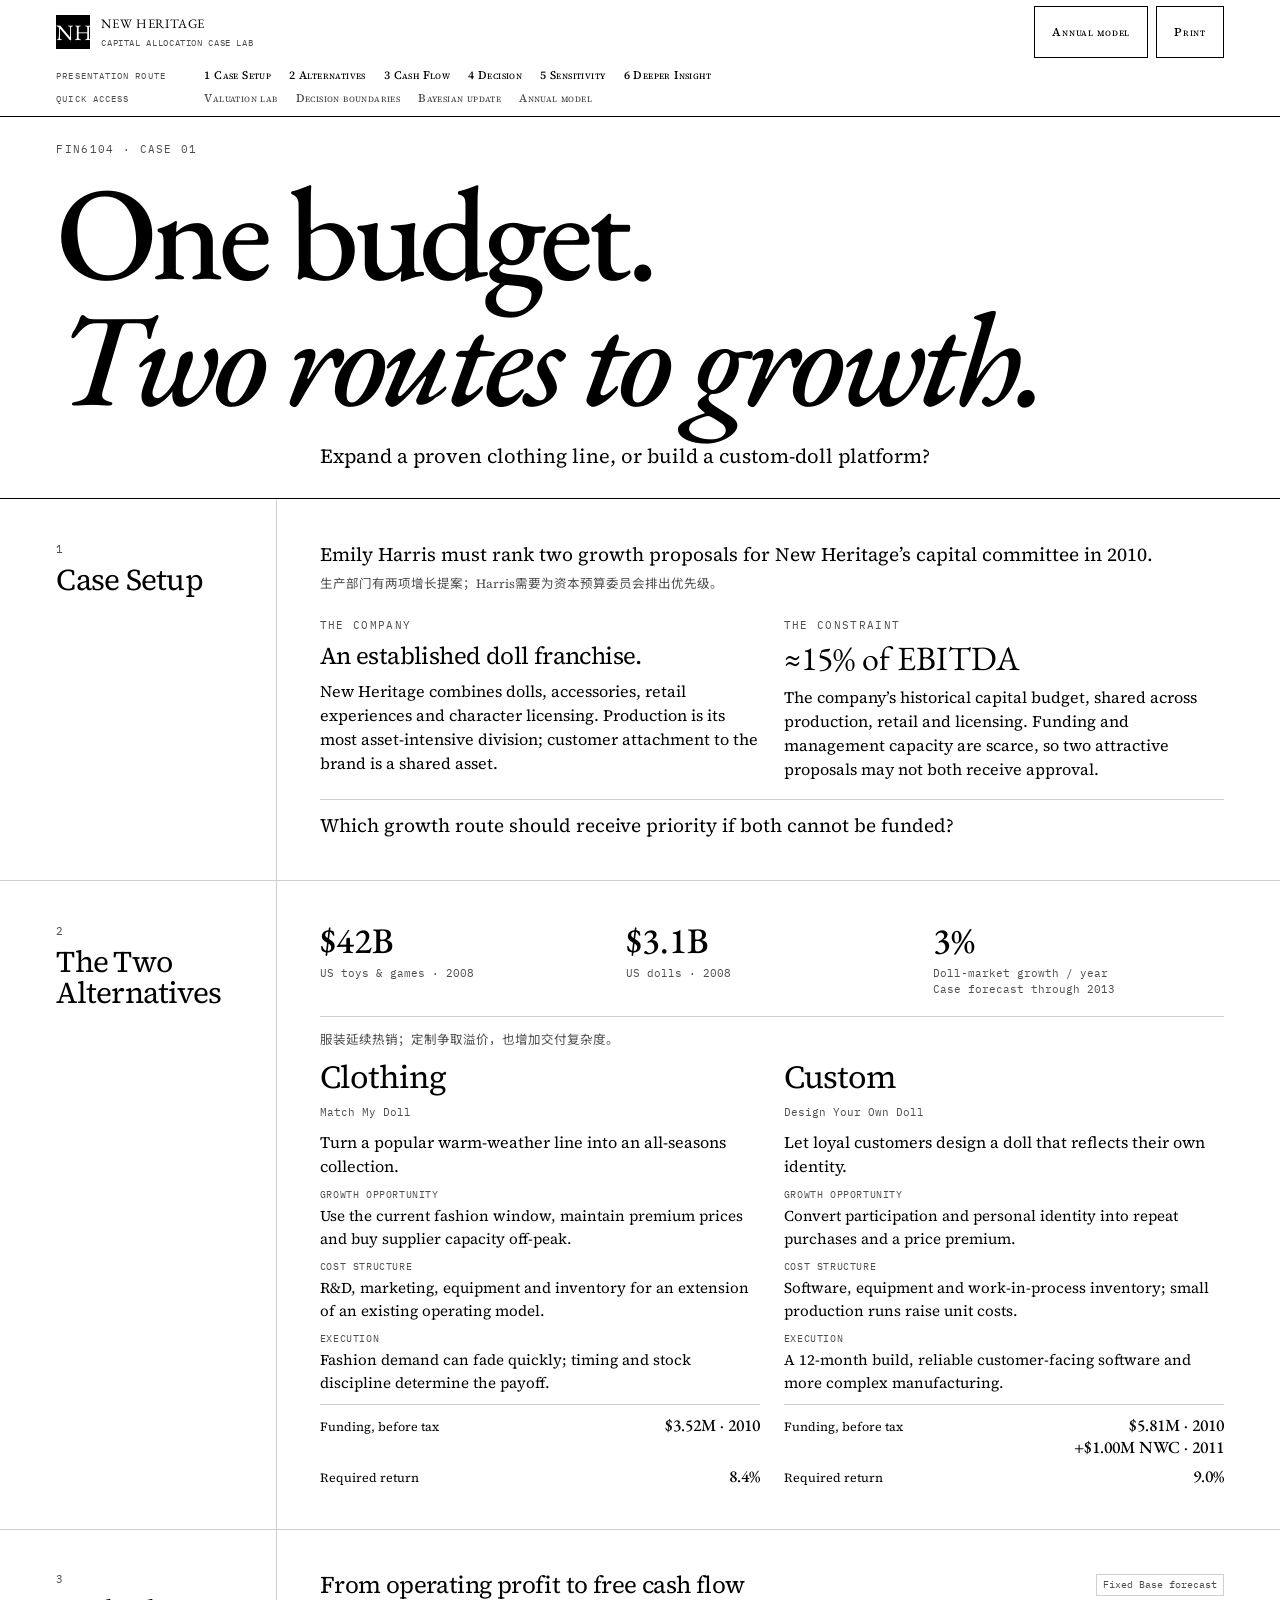
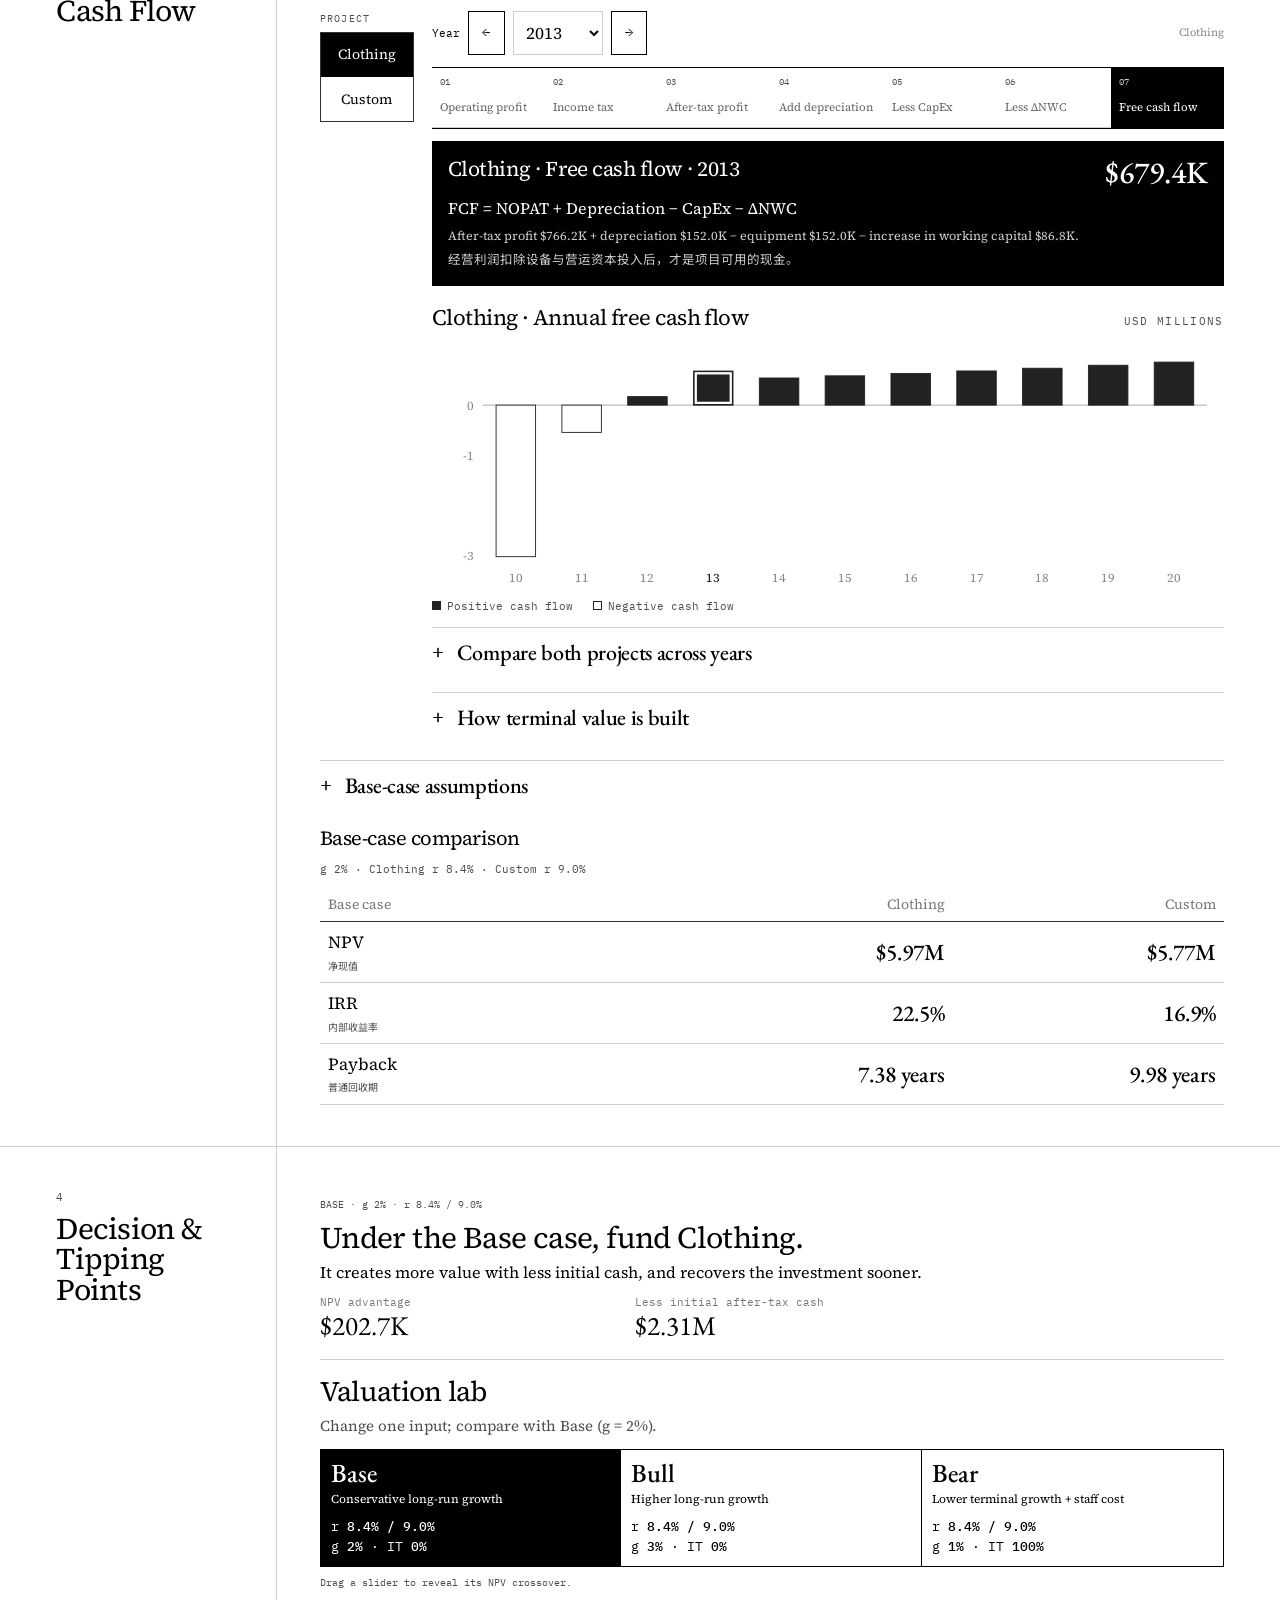
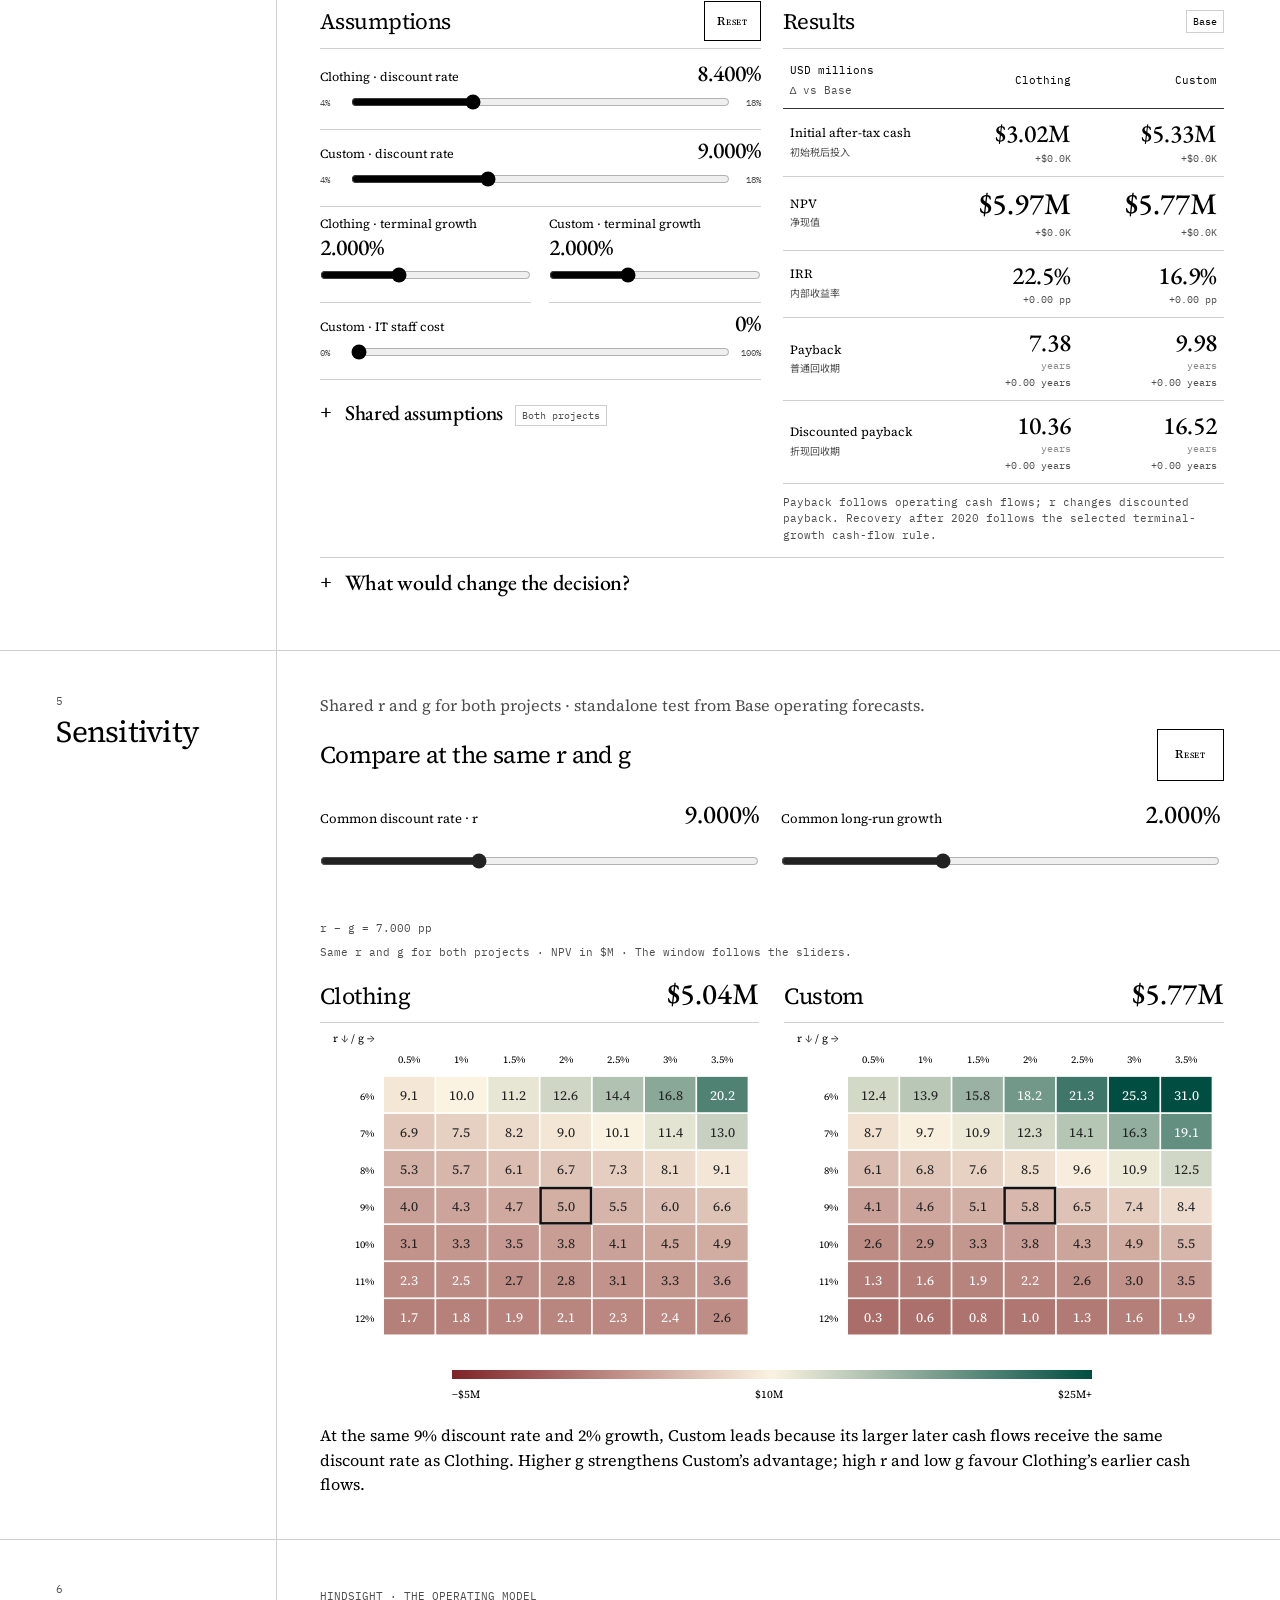
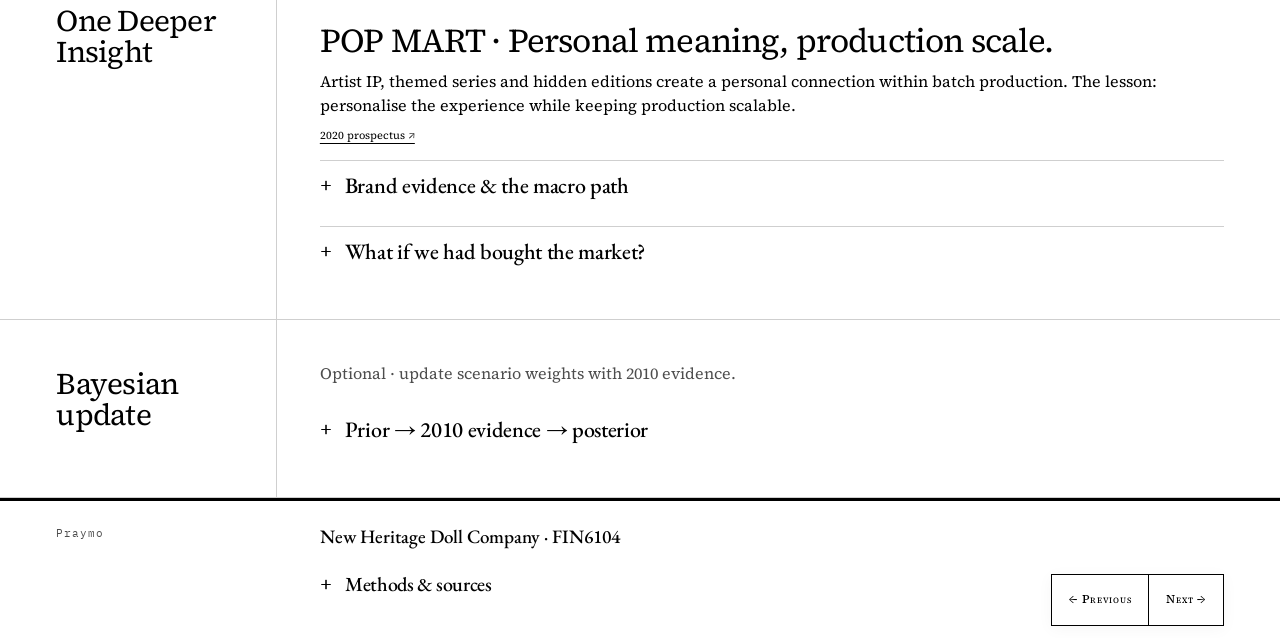
==== commit 08ae5dac: "Lead alternatives with three compact market figures" ====
--- a/index.html
+++ b/index.html
@@ -1,5 +1,5 @@
 <!doctype html>
-<html lang="en"><head><meta charset="utf-8"><meta name="viewport" content="width=device-width, initial-scale=1"><meta name="theme-color" content="#ffffff"><meta name="nh-edition" content="2026-10-29-presentation-route"><title>New Heritage | Decision, Evidence &amp; Cash Flow</title><link rel="stylesheet" href="styles.css"><link rel="stylesheet" href="fonts.css"><link rel="stylesheet" href="monochrome.css"></head><body class="presentation"><header class="topbar"><div class="topbar-inner"><a class="brand" href="#decision"><span class="brand-mark">NH</span><span>NEW HERITAGE<small>CAPITAL ALLOCATION CASE LAB</small></span></a><div class="top-actions"><a class="btn btn-small" id="modeToggle" href="annual-model.html">Annual model</a><button class="btn btn-small" id="printBtn" type="button">Print</button></div></div><nav class="navlinks" aria-label="Sections"><div class="nav-row"><span class="nav-label">PRESENTATION ROUTE</span><a href="#setup">1 Case Setup</a><a href="#projects">2 Alternatives</a><a href="#valuation">3 Cash Flow</a><a href="#recommendation">4 Decision</a><a href="#sensitivity">5 Sensitivity</a><a href="#hindsight">6 Deeper Insight</a></div><div class="nav-row research-nav"><span class="nav-label">QUICK ACCESS</span><a href="#lab">Valuation lab</a><a href="#assumptions">Decision boundaries</a><a href="#bayesian">Bayesian update</a><a href="annual-model.html">Annual model</a></div></nav></header><main><section class="hero" id="decision" data-section="Overview" data-route="intro"><div class="hero-wrap"><div class="eyebrow">FIN6104 · CASE 01</div><h1>One budget.<br><em>Two routes to growth.</em></h1><p class="hero-lede">Expand a proven clothing line, or build a custom-doll platform?</p><div id="heroMetrics" hidden></div><div id="heroDecision" hidden></div></div></section><section class="section" id="setup" data-section="Case Setup" data-route="main"><div class="wrap"><header class="section-head"><span class="section-no">1</span><h2>Case Setup</h2></header><div class="section-body"><p class="lead">Emily Harris must rank two growth proposals for New Heritage’s capital committee in 2010.</p><p class="zh">生产部门有两项增长提案；Harris需要为资本预算委员会排出优先级。</p><div class="case-grid"><article><span class="micro">THE COMPANY</span><h3>An established doll franchise.</h3><p>New Heritage combines dolls, accessories, retail experiences and character licensing. Production is its most asset-intensive division; customer attachment to the brand is a shared asset.</p></article><article><span class="micro">THE CONSTRAINT</span><div class="case-budget">≈15% of EBITDA</div><p>The company’s historical capital budget, shared across production, retail and licensing. Funding and management capacity are scarce, so two attractive proposals may not both receive approval.</p></article></div><div class="case-question">Which growth route should receive priority if both cannot be funded?</div></div></div></section><section class="section " id="projects" data-section="The Two Alternatives" data-route="main"><div class="wrap"><header class="section-head"><span class="section-no">2</span><h2>The Two Alternatives</h2></header><div class="section-body"><p class="tool-intro">The case projects 3% doll-market growth. Clothing builds on proven demand; Custom seeks a premium through personal participation.</p><p class="zh">服装延续热销；定制争取溢价，也增加交付复杂度。</p><div class="grid-2" id="projectCards"></div></div></div></section><section class="section" id="valuation" data-section="Cash Flow" data-route="main"><div class="wrap"><header class="section-head"><span class="section-no">3</span><h2>Cash Flow</h2></header><div class="section-body"><div id="cashflow"><div class="explorer"><div class="explorer-heading"><h3>From operating profit to free cash flow</h3><span class="base-label scope-tag">Fixed Base forecast</span></div><div class="explorer-layout"><aside class="project-controls"><span class="micro">PROJECT</span><div class="project-switch" role="group" aria-label="Cash-flow project"><button class="tab active" data-project="clothing" type="button" aria-pressed="true">Clothing</button><button class="tab" data-project="custom" type="button" aria-pressed="false">Custom</button></div></aside><div class="explorer-main"><div class="flow-year-toolbar"><label for="flowYear">Year</label><button class="btn btn-small" id="flowYearPrev" aria-label="Previous cash-flow year">←</button><select id="flowYear" class="control-select" aria-label="Cash-flow comparison year"></select><button class="btn btn-small" id="flowYearNext" aria-label="Next cash-flow year">→</button><span id="flowProjectBasis"></span></div><div class="flow-chain" id="flowChain"></div><div class="flow-detail" id="flowDetail"></div><div class="chart-card"><div class="tool-heading"><h3 id="flowChartTitle">Annual free cash flow</h3><span class="micro">USD MILLIONS</span></div><div id="fcfChart" class="chart-wrap"></div></div><details class="supporting-details"><summary>Compare both projects across years</summary><div class="flow-year-scroll" id="flowYearMatrix"></div><div id="flowYearBridge"></div></details><details class="supporting-details"><summary>How terminal value is built</summary><div id="terminalBreakdown"></div></details></div></div></div></div><details class="baseline-rationale"><summary>Base-case assumptions</summary><div class="rationale-scroll"><table class="rationale-table"><thead><tr><th>Input · Base</th><th>What the case says</th><th>Our modeling choice</th></tr></thead><tbody><tr><th scope="row"><span class="rationale-en">Project discount rates</span><b class="rationale-value">8.4% / 9.0%</b></th><td><span class="rationale-en">The case assigns production projects rates of 7.7%, 8.4% and 9.0% by risk; Clothing is moderate risk, while Custom introduces software and manufacturing uncertainty. (pp. 4–6)</span></td><td><span class="rationale-en">Clothing’s explicit moderate-risk assessment gives 8.4%. We classify Custom as high risk because of software reliability, a longer development period and manufacturing complexity, and select the case’s 9.0% high-risk rate. Use the case’s project hurdle rates.</span></td></tr><tr><th scope="row"><span class="rationale-en">Forecasts &amp; long-run growth</span><b class="rationale-value">Case forecasts → g 2%</b></th><td><span class="rationale-en">Exhibits 1–2 give annual forecasts through 2020. The committee asks for conservative perpetual growth. (pp. 1, 4, 8)</span></td><td><span class="rationale-en">Use the case figures through 2020, then grow terminal cash flow at 2% a year. Bull tests 3%.</span></td></tr><tr><th scope="row"><span class="rationale-en">Loss tax relief</span><b class="rationale-value">Use in 2010</b></th><td><span class="rationale-en">Upfront deductible expenses are $1.250M for Clothing and $1.201M for Custom. The company also has profitable businesses. (pp. 2–3, 5–6)</span></td><td><span class="rationale-en">Base: assume the losses offset other company taxable income in 2010, saving $500K and $480.4K of tax. If they can only offset this project’s later profit, the savings arrive later and NPV falls.</span></td></tr><tr><th scope="row"><span class="rationale-en">Existing IT staff</span><b class="rationale-value">0% of $435K</b></th><td><span class="rationale-en">Table 4 lists $435K of personnel costs, mainly for 2011. Staff are corporate resources and almost certainly available; the proposal excludes their costs. (p. 6)</span></td><td><span class="rationale-en">Start at 0%, assuming reassignment causes no replacement spending or lost contribution elsewhere. Treat that as our incremental-cost judgment; the 100% test charges $435K once in 2011.</span></td></tr><tr><th scope="row"><span class="rationale-en">Investment and depreciation</span><b class="rationale-value">1.00×</b></th><td><span class="rationale-en">The exhibits give annual equipment spending and depreciation. (pp. 5–6, 8)</span></td><td><span class="rationale-en">Use the case schedules at 1.00×.</span></td></tr><tr><th scope="row"><span class="rationale-en">Working capital</span><b class="rationale-value">Deduct the increase</b></th><td><span class="rationale-en">The exhibits specify operating cash, receivables, inventory, payables and startup funding. (pp. 5–6, 8)</span></td><td><span class="rationale-en">Rebuild each year’s balance and deduct only its increase from cash flow. Inventory and receivables tie up cash; supplier credit offsets part of that funding need.</span></td></tr><tr><th scope="row"><span class="rationale-en">Timing and terminal value</span><b class="rationale-value">2010 → 2020</b></th><td><span class="rationale-en">Forecasts end in 2020; continuing operations use a growing perpetuity. (pp. 1, 4, 8)</span></td><td><span class="rationale-en">End-2010 = t₀. Discount year-end cash flows and TV₂₀₂₀ = FCF₂₀₂₀ × (1 + g) / (r − g) back to t₀.</span></td></tr></tbody></table></div></details><div class="baseline-summary"><h3 class="valuation-results-heading">Base-case comparison</h3><div class="base-label">g 2% · Clothing r 8.4% · Custom r 9.0%</div><div id="decisionComparison"></div></div></div></div></section><section class="section " id="recommendation" data-section="Decision &amp; Tipping Points" data-route="main"><div class="wrap"><header class="section-head"><span class="section-no">4</span><h2>Decision &amp; Tipping Points</h2></header><div class="section-body"><div class="recommendation-summary"><div class="base-label">BASE · g 2% · r 8.4% / 9.0%</div><h3 class="thesis" id="recTitle">Fund Clothing first.</h3><p class="lead" id="recBody"></p><div class="decision-numbers" id="decisionNumbers"></div></div><div class="decision-lab" id="lab"><h3 class="lab-title">Valuation lab</h3><p class="tool-intro">Change one input; compare with Base (g = 2%).</p>
+<html lang="en"><head><meta charset="utf-8"><meta name="viewport" content="width=device-width, initial-scale=1"><meta name="theme-color" content="#ffffff"><meta name="nh-edition" content="2026-10-29-presentation-route"><title>New Heritage | Decision, Evidence &amp; Cash Flow</title><link rel="stylesheet" href="styles.css"><link rel="stylesheet" href="fonts.css"><link rel="stylesheet" href="monochrome.css"></head><body class="presentation"><header class="topbar"><div class="topbar-inner"><a class="brand" href="#decision"><span class="brand-mark">NH</span><span>NEW HERITAGE<small>CAPITAL ALLOCATION CASE LAB</small></span></a><div class="top-actions"><a class="btn btn-small" id="modeToggle" href="annual-model.html">Annual model</a><button class="btn btn-small" id="printBtn" type="button">Print</button></div></div><nav class="navlinks" aria-label="Sections"><div class="nav-row"><span class="nav-label">PRESENTATION ROUTE</span><a href="#setup">1 Case Setup</a><a href="#projects">2 Alternatives</a><a href="#valuation">3 Cash Flow</a><a href="#recommendation">4 Decision</a><a href="#sensitivity">5 Sensitivity</a><a href="#hindsight">6 Deeper Insight</a></div><div class="nav-row research-nav"><span class="nav-label">QUICK ACCESS</span><a href="#lab">Valuation lab</a><a href="#assumptions">Decision boundaries</a><a href="#bayesian">Bayesian update</a><a href="annual-model.html">Annual model</a></div></nav></header><main><section class="hero" id="decision" data-section="Overview" data-route="intro"><div class="hero-wrap"><div class="eyebrow">FIN6104 · CASE 01</div><h1>One budget.<br><em>Two routes to growth.</em></h1><p class="hero-lede">Expand a proven clothing line, or build a custom-doll platform?</p><div id="heroMetrics" hidden></div><div id="heroDecision" hidden></div></div></section><section class="section" id="setup" data-section="Case Setup" data-route="main"><div class="wrap"><header class="section-head"><span class="section-no">1</span><h2>Case Setup</h2></header><div class="section-body"><p class="lead">Emily Harris must rank two growth proposals for New Heritage’s capital committee in 2010.</p><p class="zh">生产部门有两项增长提案；Harris需要为资本预算委员会排出优先级。</p><div class="case-grid"><article><span class="micro">THE COMPANY</span><h3>An established doll franchise.</h3><p>New Heritage combines dolls, accessories, retail experiences and character licensing. Production is its most asset-intensive division; customer attachment to the brand is a shared asset.</p></article><article><span class="micro">THE CONSTRAINT</span><div class="case-budget">≈15% of EBITDA</div><p>The company’s historical capital budget, shared across production, retail and licensing. Funding and management capacity are scarce, so two attractive proposals may not both receive approval.</p></article></div><div class="case-question">Which growth route should receive priority if both cannot be funded?</div></div></div></section><section class="section " id="projects" data-section="The Two Alternatives" data-route="main"><div class="wrap"><header class="section-head"><span class="section-no">2</span><h2>The Two Alternatives</h2></header><div class="section-body"><div class="market-snapshot" aria-label="US market context"><div><strong>$42B</strong><span>US toys &amp; games · 2008</span></div><div><strong>$3.1B</strong><span>US dolls · 2008</span></div><div><strong>3%</strong><span>Doll-market growth / year<br>Case forecast through 2013</span></div></div><p class="zh">服装延续热销；定制争取溢价，也增加交付复杂度。</p><div class="grid-2" id="projectCards"></div></div></div></section><section class="section" id="valuation" data-section="Cash Flow" data-route="main"><div class="wrap"><header class="section-head"><span class="section-no">3</span><h2>Cash Flow</h2></header><div class="section-body"><div id="cashflow"><div class="explorer"><div class="explorer-heading"><h3>From operating profit to free cash flow</h3><span class="base-label scope-tag">Fixed Base forecast</span></div><div class="explorer-layout"><aside class="project-controls"><span class="micro">PROJECT</span><div class="project-switch" role="group" aria-label="Cash-flow project"><button class="tab active" data-project="clothing" type="button" aria-pressed="true">Clothing</button><button class="tab" data-project="custom" type="button" aria-pressed="false">Custom</button></div></aside><div class="explorer-main"><div class="flow-year-toolbar"><label for="flowYear">Year</label><button class="btn btn-small" id="flowYearPrev" aria-label="Previous cash-flow year">←</button><select id="flowYear" class="control-select" aria-label="Cash-flow comparison year"></select><button class="btn btn-small" id="flowYearNext" aria-label="Next cash-flow year">→</button><span id="flowProjectBasis"></span></div><div class="flow-chain" id="flowChain"></div><div class="flow-detail" id="flowDetail"></div><div class="chart-card"><div class="tool-heading"><h3 id="flowChartTitle">Annual free cash flow</h3><span class="micro">USD MILLIONS</span></div><div id="fcfChart" class="chart-wrap"></div></div><details class="supporting-details"><summary>Compare both projects across years</summary><div class="flow-year-scroll" id="flowYearMatrix"></div><div id="flowYearBridge"></div></details><details class="supporting-details"><summary>How terminal value is built</summary><div id="terminalBreakdown"></div></details></div></div></div></div><details class="baseline-rationale"><summary>Base-case assumptions</summary><div class="rationale-scroll"><table class="rationale-table"><thead><tr><th>Input · Base</th><th>What the case says</th><th>Our modeling choice</th></tr></thead><tbody><tr><th scope="row"><span class="rationale-en">Project discount rates</span><b class="rationale-value">8.4% / 9.0%</b></th><td><span class="rationale-en">The case assigns production projects rates of 7.7%, 8.4% and 9.0% by risk; Clothing is moderate risk, while Custom introduces software and manufacturing uncertainty. (pp. 4–6)</span></td><td><span class="rationale-en">Clothing’s explicit moderate-risk assessment gives 8.4%. We classify Custom as high risk because of software reliability, a longer development period and manufacturing complexity, and select the case’s 9.0% high-risk rate. Use the case’s project hurdle rates.</span></td></tr><tr><th scope="row"><span class="rationale-en">Forecasts &amp; long-run growth</span><b class="rationale-value">Case forecasts → g 2%</b></th><td><span class="rationale-en">Exhibits 1–2 give annual forecasts through 2020. The committee asks for conservative perpetual growth. (pp. 1, 4, 8)</span></td><td><span class="rationale-en">Use the case figures through 2020, then grow terminal cash flow at 2% a year. Bull tests 3%.</span></td></tr><tr><th scope="row"><span class="rationale-en">Loss tax relief</span><b class="rationale-value">Use in 2010</b></th><td><span class="rationale-en">Upfront deductible expenses are $1.250M for Clothing and $1.201M for Custom. The company also has profitable businesses. (pp. 2–3, 5–6)</span></td><td><span class="rationale-en">Base: assume the losses offset other company taxable income in 2010, saving $500K and $480.4K of tax. If they can only offset this project’s later profit, the savings arrive later and NPV falls.</span></td></tr><tr><th scope="row"><span class="rationale-en">Existing IT staff</span><b class="rationale-value">0% of $435K</b></th><td><span class="rationale-en">Table 4 lists $435K of personnel costs, mainly for 2011. Staff are corporate resources and almost certainly available; the proposal excludes their costs. (p. 6)</span></td><td><span class="rationale-en">Start at 0%, assuming reassignment causes no replacement spending or lost contribution elsewhere. Treat that as our incremental-cost judgment; the 100% test charges $435K once in 2011.</span></td></tr><tr><th scope="row"><span class="rationale-en">Investment and depreciation</span><b class="rationale-value">1.00×</b></th><td><span class="rationale-en">The exhibits give annual equipment spending and depreciation. (pp. 5–6, 8)</span></td><td><span class="rationale-en">Use the case schedules at 1.00×.</span></td></tr><tr><th scope="row"><span class="rationale-en">Working capital</span><b class="rationale-value">Deduct the increase</b></th><td><span class="rationale-en">The exhibits specify operating cash, receivables, inventory, payables and startup funding. (pp. 5–6, 8)</span></td><td><span class="rationale-en">Rebuild each year’s balance and deduct only its increase from cash flow. Inventory and receivables tie up cash; supplier credit offsets part of that funding need.</span></td></tr><tr><th scope="row"><span class="rationale-en">Timing and terminal value</span><b class="rationale-value">2010 → 2020</b></th><td><span class="rationale-en">Forecasts end in 2020; continuing operations use a growing perpetuity. (pp. 1, 4, 8)</span></td><td><span class="rationale-en">End-2010 = t₀. Discount year-end cash flows and TV₂₀₂₀ = FCF₂₀₂₀ × (1 + g) / (r − g) back to t₀.</span></td></tr></tbody></table></div></details><div class="baseline-summary"><h3 class="valuation-results-heading">Base-case comparison</h3><div class="base-label">g 2% · Clothing r 8.4% · Custom r 9.0%</div><div id="decisionComparison"></div></div></div></div></section><section class="section " id="recommendation" data-section="Decision &amp; Tipping Points" data-route="main"><div class="wrap"><header class="section-head"><span class="section-no">4</span><h2>Decision &amp; Tipping Points</h2></header><div class="section-body"><div class="recommendation-summary"><div class="base-label">BASE · g 2% · r 8.4% / 9.0%</div><h3 class="thesis" id="recTitle">Fund Clothing first.</h3><p class="lead" id="recBody"></p><div class="decision-numbers" id="decisionNumbers"></div></div><div class="decision-lab" id="lab"><h3 class="lab-title">Valuation lab</h3><p class="tool-intro">Change one input; compare with Base (g = 2%).</p>
     <div class="scenario-row" id="scenarioCards"></div>
     <p class="slider-marker-key">Drag a slider to reveal its NPV crossover.</p>
         <div class="lab-layout">
--- a/monochrome.css
+++ b/monochrome.css
@@ -322,3 +322,9 @@
 .popmart-lesson { border-top:0; margin-top:12px; padding-top:0; }
 .popmart-lesson h3 { font-size:clamp(24px,2.6cqw,34px); }
 .popmart-lesson p { max-width:none; }
+
+.market-snapshot { display:grid; grid-template-columns:repeat(3,minmax(0,1fr)); gap:16px; padding:0 0 18px; margin-bottom:14px; border-bottom:1px solid var(--dp-color-quiet); }
+.market-snapshot > div { display:flex; flex-direction:column; gap:6px; }
+.market-snapshot strong { font:500 36px/1 var(--dp-typography-display); }
+.market-snapshot span { font:11px/1.5 var(--dp-typography-mono); color:var(--dp-color-secondary); }
+@media(max-width:680px) { .market-snapshot { gap:10px; } .market-snapshot strong { font-size:29px; } .market-snapshot span { font-size:10px; } }
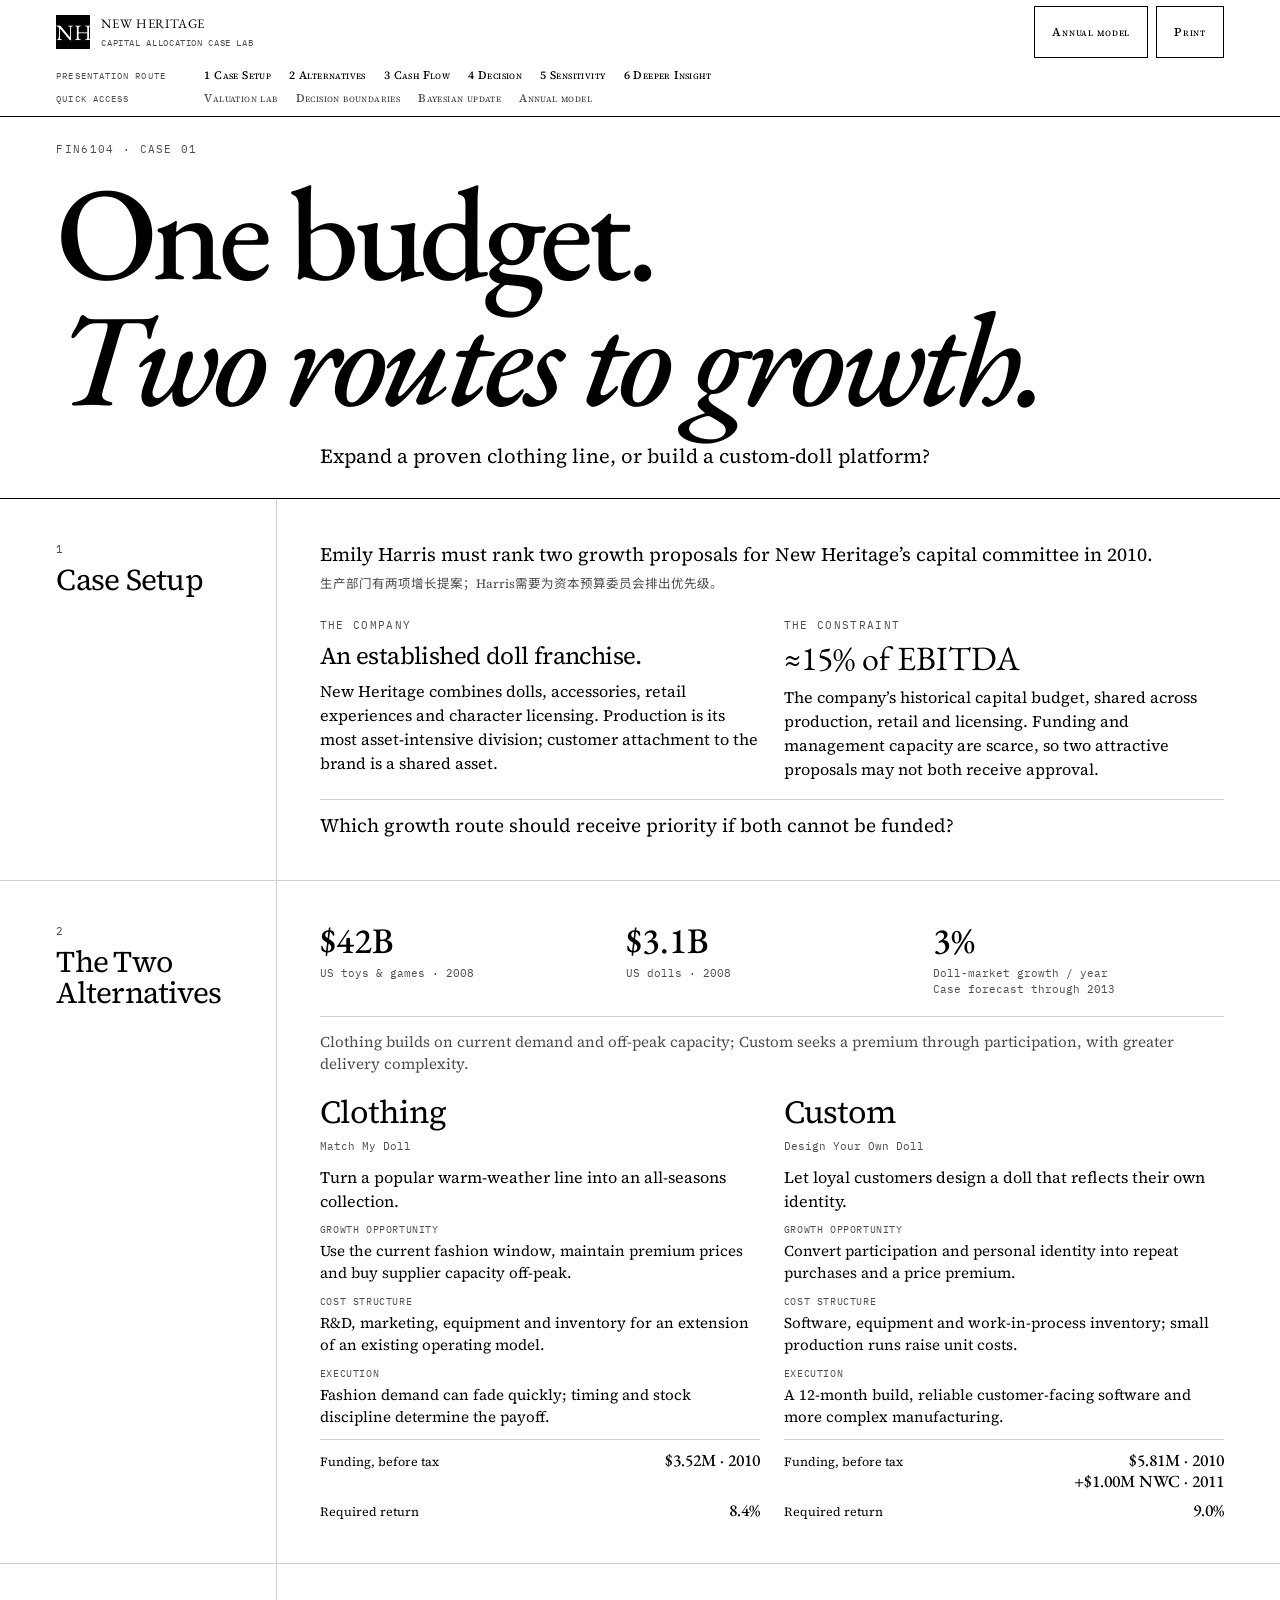
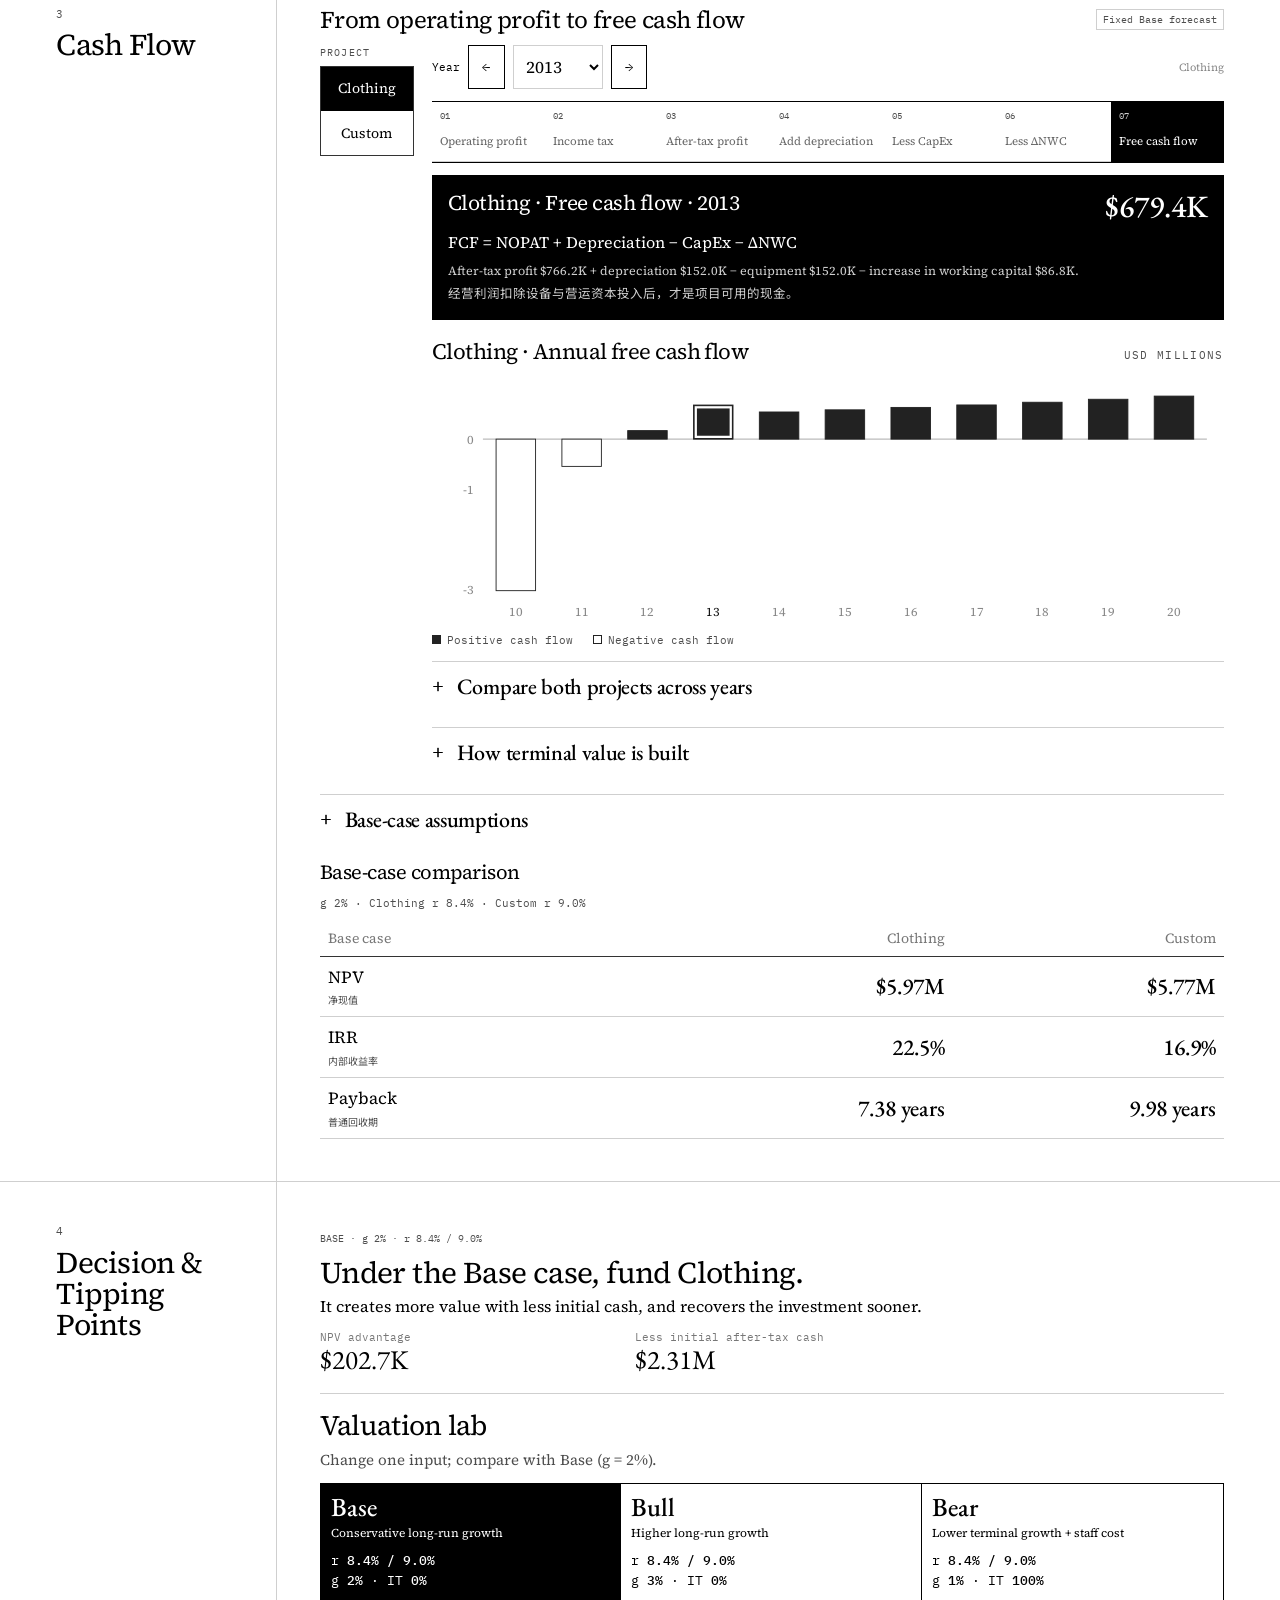
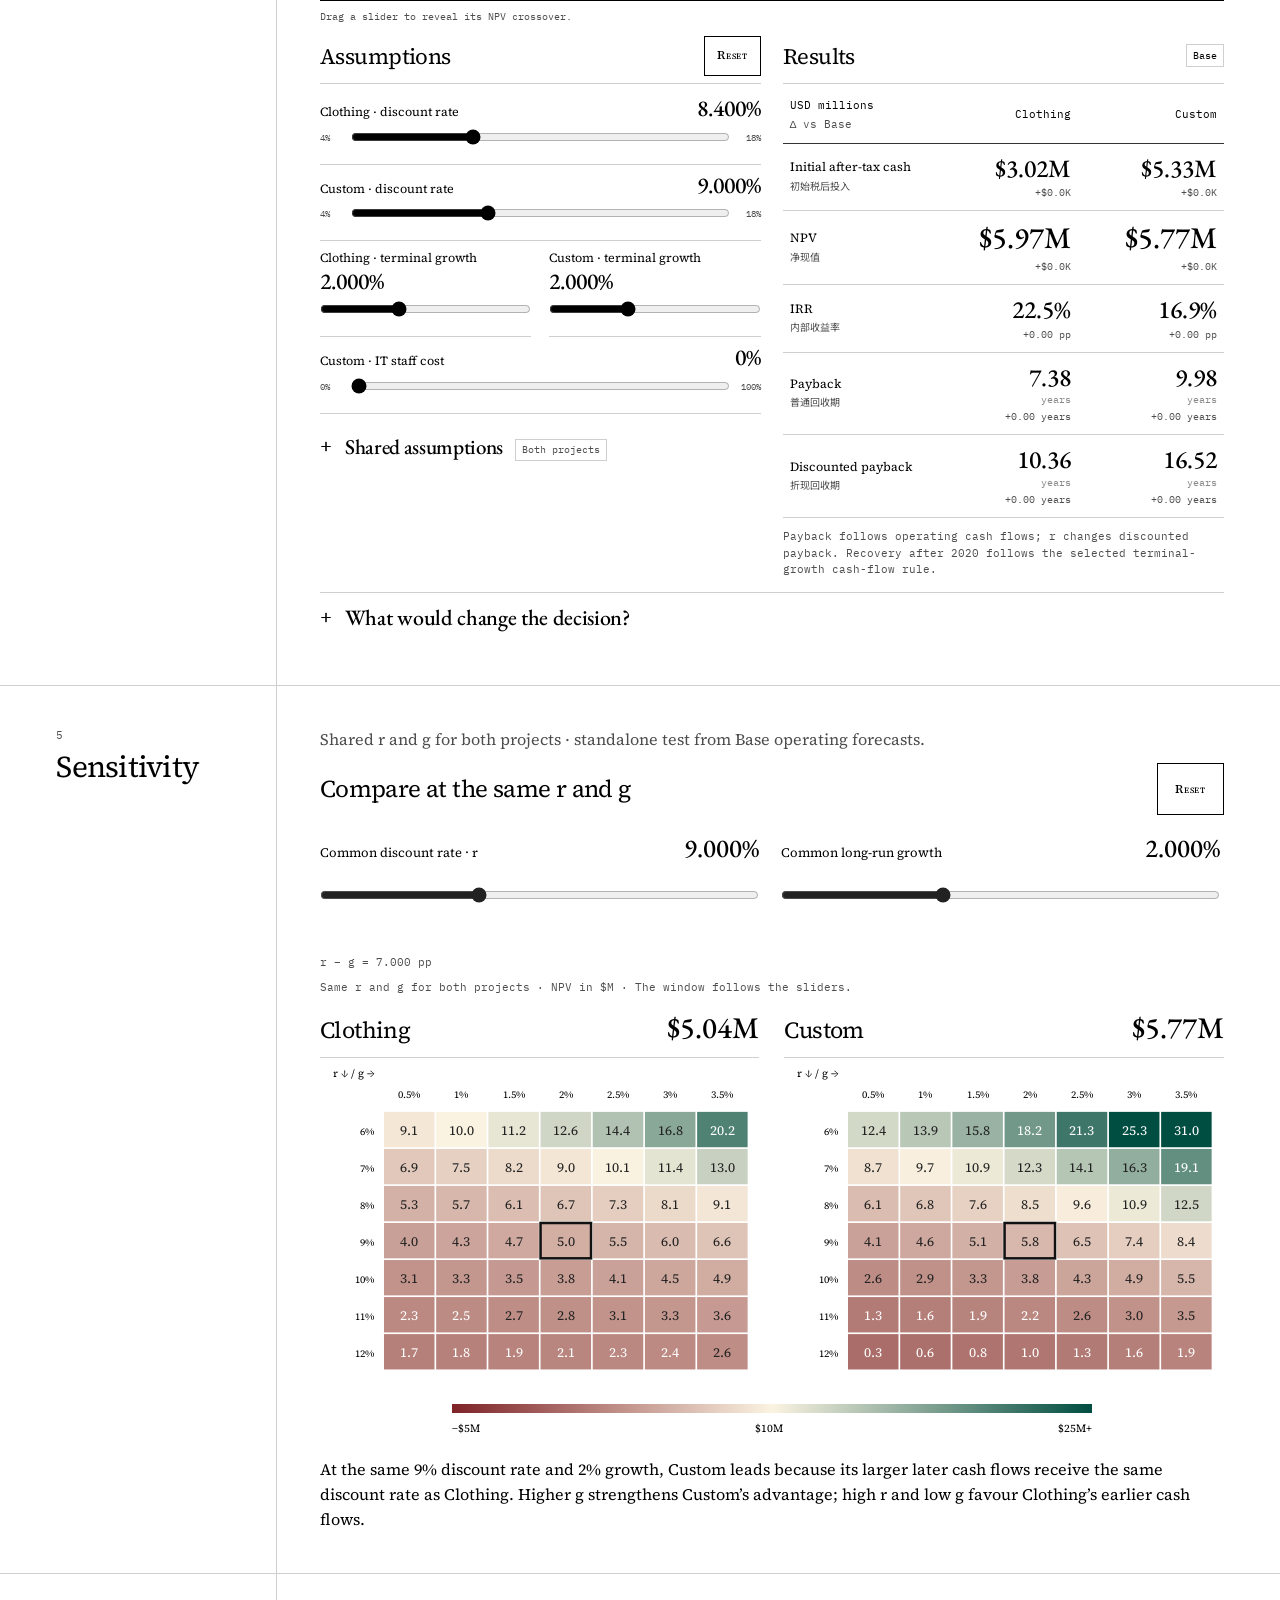
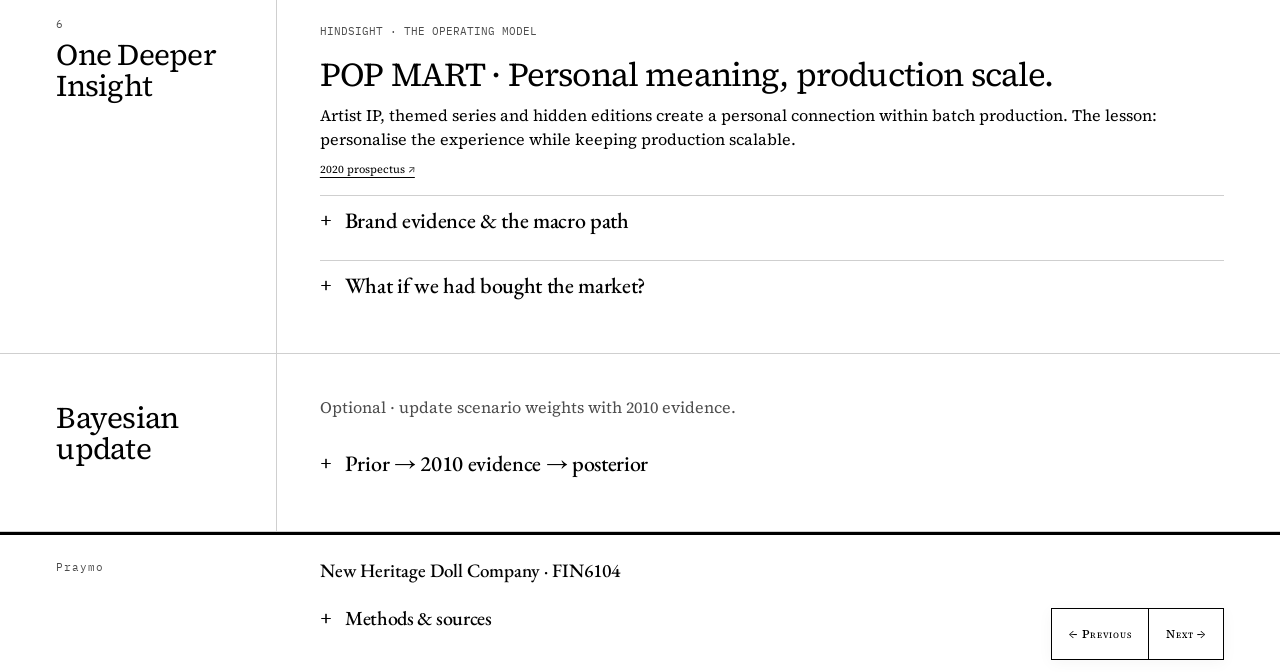
==== commit e64dc4f3: "Refresh cached styles and use English alternatives summary" ====
--- a/index.html
+++ b/index.html
@@ -1,5 +1,5 @@
 <!doctype html>
-<html lang="en"><head><meta charset="utf-8"><meta name="viewport" content="width=device-width, initial-scale=1"><meta name="theme-color" content="#ffffff"><meta name="nh-edition" content="2026-10-29-presentation-route"><title>New Heritage | Decision, Evidence &amp; Cash Flow</title><link rel="stylesheet" href="styles.css"><link rel="stylesheet" href="fonts.css"><link rel="stylesheet" href="monochrome.css"></head><body class="presentation"><header class="topbar"><div class="topbar-inner"><a class="brand" href="#decision"><span class="brand-mark">NH</span><span>NEW HERITAGE<small>CAPITAL ALLOCATION CASE LAB</small></span></a><div class="top-actions"><a class="btn btn-small" id="modeToggle" href="annual-model.html">Annual model</a><button class="btn btn-small" id="printBtn" type="button">Print</button></div></div><nav class="navlinks" aria-label="Sections"><div class="nav-row"><span class="nav-label">PRESENTATION ROUTE</span><a href="#setup">1 Case Setup</a><a href="#projects">2 Alternatives</a><a href="#valuation">3 Cash Flow</a><a href="#recommendation">4 Decision</a><a href="#sensitivity">5 Sensitivity</a><a href="#hindsight">6 Deeper Insight</a></div><div class="nav-row research-nav"><span class="nav-label">QUICK ACCESS</span><a href="#lab">Valuation lab</a><a href="#assumptions">Decision boundaries</a><a href="#bayesian">Bayesian update</a><a href="annual-model.html">Annual model</a></div></nav></header><main><section class="hero" id="decision" data-section="Overview" data-route="intro"><div class="hero-wrap"><div class="eyebrow">FIN6104 · CASE 01</div><h1>One budget.<br><em>Two routes to growth.</em></h1><p class="hero-lede">Expand a proven clothing line, or build a custom-doll platform?</p><div id="heroMetrics" hidden></div><div id="heroDecision" hidden></div></div></section><section class="section" id="setup" data-section="Case Setup" data-route="main"><div class="wrap"><header class="section-head"><span class="section-no">1</span><h2>Case Setup</h2></header><div class="section-body"><p class="lead">Emily Harris must rank two growth proposals for New Heritage’s capital committee in 2010.</p><p class="zh">生产部门有两项增长提案；Harris需要为资本预算委员会排出优先级。</p><div class="case-grid"><article><span class="micro">THE COMPANY</span><h3>An established doll franchise.</h3><p>New Heritage combines dolls, accessories, retail experiences and character licensing. Production is its most asset-intensive division; customer attachment to the brand is a shared asset.</p></article><article><span class="micro">THE CONSTRAINT</span><div class="case-budget">≈15% of EBITDA</div><p>The company’s historical capital budget, shared across production, retail and licensing. Funding and management capacity are scarce, so two attractive proposals may not both receive approval.</p></article></div><div class="case-question">Which growth route should receive priority if both cannot be funded?</div></div></div></section><section class="section " id="projects" data-section="The Two Alternatives" data-route="main"><div class="wrap"><header class="section-head"><span class="section-no">2</span><h2>The Two Alternatives</h2></header><div class="section-body"><div class="market-snapshot" aria-label="US market context"><div><strong>$42B</strong><span>US toys &amp; games · 2008</span></div><div><strong>$3.1B</strong><span>US dolls · 2008</span></div><div><strong>3%</strong><span>Doll-market growth / year<br>Case forecast through 2013</span></div></div><p class="zh">服装延续热销；定制争取溢价，也增加交付复杂度。</p><div class="grid-2" id="projectCards"></div></div></div></section><section class="section" id="valuation" data-section="Cash Flow" data-route="main"><div class="wrap"><header class="section-head"><span class="section-no">3</span><h2>Cash Flow</h2></header><div class="section-body"><div id="cashflow"><div class="explorer"><div class="explorer-heading"><h3>From operating profit to free cash flow</h3><span class="base-label scope-tag">Fixed Base forecast</span></div><div class="explorer-layout"><aside class="project-controls"><span class="micro">PROJECT</span><div class="project-switch" role="group" aria-label="Cash-flow project"><button class="tab active" data-project="clothing" type="button" aria-pressed="true">Clothing</button><button class="tab" data-project="custom" type="button" aria-pressed="false">Custom</button></div></aside><div class="explorer-main"><div class="flow-year-toolbar"><label for="flowYear">Year</label><button class="btn btn-small" id="flowYearPrev" aria-label="Previous cash-flow year">←</button><select id="flowYear" class="control-select" aria-label="Cash-flow comparison year"></select><button class="btn btn-small" id="flowYearNext" aria-label="Next cash-flow year">→</button><span id="flowProjectBasis"></span></div><div class="flow-chain" id="flowChain"></div><div class="flow-detail" id="flowDetail"></div><div class="chart-card"><div class="tool-heading"><h3 id="flowChartTitle">Annual free cash flow</h3><span class="micro">USD MILLIONS</span></div><div id="fcfChart" class="chart-wrap"></div></div><details class="supporting-details"><summary>Compare both projects across years</summary><div class="flow-year-scroll" id="flowYearMatrix"></div><div id="flowYearBridge"></div></details><details class="supporting-details"><summary>How terminal value is built</summary><div id="terminalBreakdown"></div></details></div></div></div></div><details class="baseline-rationale"><summary>Base-case assumptions</summary><div class="rationale-scroll"><table class="rationale-table"><thead><tr><th>Input · Base</th><th>What the case says</th><th>Our modeling choice</th></tr></thead><tbody><tr><th scope="row"><span class="rationale-en">Project discount rates</span><b class="rationale-value">8.4% / 9.0%</b></th><td><span class="rationale-en">The case assigns production projects rates of 7.7%, 8.4% and 9.0% by risk; Clothing is moderate risk, while Custom introduces software and manufacturing uncertainty. (pp. 4–6)</span></td><td><span class="rationale-en">Clothing’s explicit moderate-risk assessment gives 8.4%. We classify Custom as high risk because of software reliability, a longer development period and manufacturing complexity, and select the case’s 9.0% high-risk rate. Use the case’s project hurdle rates.</span></td></tr><tr><th scope="row"><span class="rationale-en">Forecasts &amp; long-run growth</span><b class="rationale-value">Case forecasts → g 2%</b></th><td><span class="rationale-en">Exhibits 1–2 give annual forecasts through 2020. The committee asks for conservative perpetual growth. (pp. 1, 4, 8)</span></td><td><span class="rationale-en">Use the case figures through 2020, then grow terminal cash flow at 2% a year. Bull tests 3%.</span></td></tr><tr><th scope="row"><span class="rationale-en">Loss tax relief</span><b class="rationale-value">Use in 2010</b></th><td><span class="rationale-en">Upfront deductible expenses are $1.250M for Clothing and $1.201M for Custom. The company also has profitable businesses. (pp. 2–3, 5–6)</span></td><td><span class="rationale-en">Base: assume the losses offset other company taxable income in 2010, saving $500K and $480.4K of tax. If they can only offset this project’s later profit, the savings arrive later and NPV falls.</span></td></tr><tr><th scope="row"><span class="rationale-en">Existing IT staff</span><b class="rationale-value">0% of $435K</b></th><td><span class="rationale-en">Table 4 lists $435K of personnel costs, mainly for 2011. Staff are corporate resources and almost certainly available; the proposal excludes their costs. (p. 6)</span></td><td><span class="rationale-en">Start at 0%, assuming reassignment causes no replacement spending or lost contribution elsewhere. Treat that as our incremental-cost judgment; the 100% test charges $435K once in 2011.</span></td></tr><tr><th scope="row"><span class="rationale-en">Investment and depreciation</span><b class="rationale-value">1.00×</b></th><td><span class="rationale-en">The exhibits give annual equipment spending and depreciation. (pp. 5–6, 8)</span></td><td><span class="rationale-en">Use the case schedules at 1.00×.</span></td></tr><tr><th scope="row"><span class="rationale-en">Working capital</span><b class="rationale-value">Deduct the increase</b></th><td><span class="rationale-en">The exhibits specify operating cash, receivables, inventory, payables and startup funding. (pp. 5–6, 8)</span></td><td><span class="rationale-en">Rebuild each year’s balance and deduct only its increase from cash flow. Inventory and receivables tie up cash; supplier credit offsets part of that funding need.</span></td></tr><tr><th scope="row"><span class="rationale-en">Timing and terminal value</span><b class="rationale-value">2010 → 2020</b></th><td><span class="rationale-en">Forecasts end in 2020; continuing operations use a growing perpetuity. (pp. 1, 4, 8)</span></td><td><span class="rationale-en">End-2010 = t₀. Discount year-end cash flows and TV₂₀₂₀ = FCF₂₀₂₀ × (1 + g) / (r − g) back to t₀.</span></td></tr></tbody></table></div></details><div class="baseline-summary"><h3 class="valuation-results-heading">Base-case comparison</h3><div class="base-label">g 2% · Clothing r 8.4% · Custom r 9.0%</div><div id="decisionComparison"></div></div></div></div></section><section class="section " id="recommendation" data-section="Decision &amp; Tipping Points" data-route="main"><div class="wrap"><header class="section-head"><span class="section-no">4</span><h2>Decision &amp; Tipping Points</h2></header><div class="section-body"><div class="recommendation-summary"><div class="base-label">BASE · g 2% · r 8.4% / 9.0%</div><h3 class="thesis" id="recTitle">Fund Clothing first.</h3><p class="lead" id="recBody"></p><div class="decision-numbers" id="decisionNumbers"></div></div><div class="decision-lab" id="lab"><h3 class="lab-title">Valuation lab</h3><p class="tool-intro">Change one input; compare with Base (g = 2%).</p>
+<html lang="en"><head><meta charset="utf-8"><meta name="viewport" content="width=device-width, initial-scale=1"><meta name="theme-color" content="#ffffff"><meta name="nh-edition" content="2026-10-29-presentation-route"><title>New Heritage | Decision, Evidence &amp; Cash Flow</title><link rel="stylesheet" href="styles.css?v=20261101-market2"><link rel="stylesheet" href="fonts.css?v=20261101-market2"><link rel="stylesheet" href="monochrome.css?v=20261101-market2"></head><body class="presentation"><header class="topbar"><div class="topbar-inner"><a class="brand" href="#decision"><span class="brand-mark">NH</span><span>NEW HERITAGE<small>CAPITAL ALLOCATION CASE LAB</small></span></a><div class="top-actions"><a class="btn btn-small" id="modeToggle" href="annual-model.html">Annual model</a><button class="btn btn-small" id="printBtn" type="button">Print</button></div></div><nav class="navlinks" aria-label="Sections"><div class="nav-row"><span class="nav-label">PRESENTATION ROUTE</span><a href="#setup">1 Case Setup</a><a href="#projects">2 Alternatives</a><a href="#valuation">3 Cash Flow</a><a href="#recommendation">4 Decision</a><a href="#sensitivity">5 Sensitivity</a><a href="#hindsight">6 Deeper Insight</a></div><div class="nav-row research-nav"><span class="nav-label">QUICK ACCESS</span><a href="#lab">Valuation lab</a><a href="#assumptions">Decision boundaries</a><a href="#bayesian">Bayesian update</a><a href="annual-model.html">Annual model</a></div></nav></header><main><section class="hero" id="decision" data-section="Overview" data-route="intro"><div class="hero-wrap"><div class="eyebrow">FIN6104 · CASE 01</div><h1>One budget.<br><em>Two routes to growth.</em></h1><p class="hero-lede">Expand a proven clothing line, or build a custom-doll platform?</p><div id="heroMetrics" hidden></div><div id="heroDecision" hidden></div></div></section><section class="section" id="setup" data-section="Case Setup" data-route="main"><div class="wrap"><header class="section-head"><span class="section-no">1</span><h2>Case Setup</h2></header><div class="section-body"><p class="lead">Emily Harris must rank two growth proposals for New Heritage’s capital committee in 2010.</p><p class="zh">生产部门有两项增长提案；Harris需要为资本预算委员会排出优先级。</p><div class="case-grid"><article><span class="micro">THE COMPANY</span><h3>An established doll franchise.</h3><p>New Heritage combines dolls, accessories, retail experiences and character licensing. Production is its most asset-intensive division; customer attachment to the brand is a shared asset.</p></article><article><span class="micro">THE CONSTRAINT</span><div class="case-budget">≈15% of EBITDA</div><p>The company’s historical capital budget, shared across production, retail and licensing. Funding and management capacity are scarce, so two attractive proposals may not both receive approval.</p></article></div><div class="case-question">Which growth route should receive priority if both cannot be funded?</div></div></div></section><section class="section " id="projects" data-section="The Two Alternatives" data-route="main"><div class="wrap"><header class="section-head"><span class="section-no">2</span><h2>The Two Alternatives</h2></header><div class="section-body"><div class="market-snapshot" aria-label="US market context"><div><strong>$42B</strong><span>US toys &amp; games · 2008</span></div><div><strong>$3.1B</strong><span>US dolls · 2008</span></div><div><strong>3%</strong><span>Doll-market growth / year<br>Case forecast through 2013</span></div></div><p class="alternatives-summary">Clothing builds on current demand and off-peak capacity; Custom seeks a premium through participation, with greater delivery complexity.</p><div class="grid-2" id="projectCards"></div></div></div></section><section class="section" id="valuation" data-section="Cash Flow" data-route="main"><div class="wrap"><header class="section-head"><span class="section-no">3</span><h2>Cash Flow</h2></header><div class="section-body"><div id="cashflow"><div class="explorer"><div class="explorer-heading"><h3>From operating profit to free cash flow</h3><span class="base-label scope-tag">Fixed Base forecast</span></div><div class="explorer-layout"><aside class="project-controls"><span class="micro">PROJECT</span><div class="project-switch" role="group" aria-label="Cash-flow project"><button class="tab active" data-project="clothing" type="button" aria-pressed="true">Clothing</button><button class="tab" data-project="custom" type="button" aria-pressed="false">Custom</button></div></aside><div class="explorer-main"><div class="flow-year-toolbar"><label for="flowYear">Year</label><button class="btn btn-small" id="flowYearPrev" aria-label="Previous cash-flow year">←</button><select id="flowYear" class="control-select" aria-label="Cash-flow comparison year"></select><button class="btn btn-small" id="flowYearNext" aria-label="Next cash-flow year">→</button><span id="flowProjectBasis"></span></div><div class="flow-chain" id="flowChain"></div><div class="flow-detail" id="flowDetail"></div><div class="chart-card"><div class="tool-heading"><h3 id="flowChartTitle">Annual free cash flow</h3><span class="micro">USD MILLIONS</span></div><div id="fcfChart" class="chart-wrap"></div></div><details class="supporting-details"><summary>Compare both projects across years</summary><div class="flow-year-scroll" id="flowYearMatrix"></div><div id="flowYearBridge"></div></details><details class="supporting-details"><summary>How terminal value is built</summary><div id="terminalBreakdown"></div></details></div></div></div></div><details class="baseline-rationale"><summary>Base-case assumptions</summary><div class="rationale-scroll"><table class="rationale-table"><thead><tr><th>Input · Base</th><th>What the case says</th><th>Our modeling choice</th></tr></thead><tbody><tr><th scope="row"><span class="rationale-en">Project discount rates</span><b class="rationale-value">8.4% / 9.0%</b></th><td><span class="rationale-en">The case assigns production projects rates of 7.7%, 8.4% and 9.0% by risk; Clothing is moderate risk, while Custom introduces software and manufacturing uncertainty. (pp. 4–6)</span></td><td><span class="rationale-en">Clothing’s explicit moderate-risk assessment gives 8.4%. We classify Custom as high risk because of software reliability, a longer development period and manufacturing complexity, and select the case’s 9.0% high-risk rate. Use the case’s project hurdle rates.</span></td></tr><tr><th scope="row"><span class="rationale-en">Forecasts &amp; long-run growth</span><b class="rationale-value">Case forecasts → g 2%</b></th><td><span class="rationale-en">Exhibits 1–2 give annual forecasts through 2020. The committee asks for conservative perpetual growth. (pp. 1, 4, 8)</span></td><td><span class="rationale-en">Use the case figures through 2020, then grow terminal cash flow at 2% a year. Bull tests 3%.</span></td></tr><tr><th scope="row"><span class="rationale-en">Loss tax relief</span><b class="rationale-value">Use in 2010</b></th><td><span class="rationale-en">Upfront deductible expenses are $1.250M for Clothing and $1.201M for Custom. The company also has profitable businesses. (pp. 2–3, 5–6)</span></td><td><span class="rationale-en">Base: assume the losses offset other company taxable income in 2010, saving $500K and $480.4K of tax. If they can only offset this project’s later profit, the savings arrive later and NPV falls.</span></td></tr><tr><th scope="row"><span class="rationale-en">Existing IT staff</span><b class="rationale-value">0% of $435K</b></th><td><span class="rationale-en">Table 4 lists $435K of personnel costs, mainly for 2011. Staff are corporate resources and almost certainly available; the proposal excludes their costs. (p. 6)</span></td><td><span class="rationale-en">Start at 0%, assuming reassignment causes no replacement spending or lost contribution elsewhere. Treat that as our incremental-cost judgment; the 100% test charges $435K once in 2011.</span></td></tr><tr><th scope="row"><span class="rationale-en">Investment and depreciation</span><b class="rationale-value">1.00×</b></th><td><span class="rationale-en">The exhibits give annual equipment spending and depreciation. (pp. 5–6, 8)</span></td><td><span class="rationale-en">Use the case schedules at 1.00×.</span></td></tr><tr><th scope="row"><span class="rationale-en">Working capital</span><b class="rationale-value">Deduct the increase</b></th><td><span class="rationale-en">The exhibits specify operating cash, receivables, inventory, payables and startup funding. (pp. 5–6, 8)</span></td><td><span class="rationale-en">Rebuild each year’s balance and deduct only its increase from cash flow. Inventory and receivables tie up cash; supplier credit offsets part of that funding need.</span></td></tr><tr><th scope="row"><span class="rationale-en">Timing and terminal value</span><b class="rationale-value">2010 → 2020</b></th><td><span class="rationale-en">Forecasts end in 2020; continuing operations use a growing perpetuity. (pp. 1, 4, 8)</span></td><td><span class="rationale-en">End-2010 = t₀. Discount year-end cash flows and TV₂₀₂₀ = FCF₂₀₂₀ × (1 + g) / (r − g) back to t₀.</span></td></tr></tbody></table></div></details><div class="baseline-summary"><h3 class="valuation-results-heading">Base-case comparison</h3><div class="base-label">g 2% · Clothing r 8.4% · Custom r 9.0%</div><div id="decisionComparison"></div></div></div></div></section><section class="section " id="recommendation" data-section="Decision &amp; Tipping Points" data-route="main"><div class="wrap"><header class="section-head"><span class="section-no">4</span><h2>Decision &amp; Tipping Points</h2></header><div class="section-body"><div class="recommendation-summary"><div class="base-label">BASE · g 2% · r 8.4% / 9.0%</div><h3 class="thesis" id="recTitle">Fund Clothing first.</h3><p class="lead" id="recBody"></p><div class="decision-numbers" id="decisionNumbers"></div></div><div class="decision-lab" id="lab"><h3 class="lab-title">Valuation lab</h3><p class="tool-intro">Change one input; compare with Base (g = 2%).</p>
     <div class="scenario-row" id="scenarioCards"></div>
     <p class="slider-marker-key">Drag a slider to reveal its NPV crossover.</p>
         <div class="lab-layout">
--- a/monochrome.css
+++ b/monochrome.css
@@ -328,3 +328,5 @@
 .market-snapshot strong { font:500 36px/1 var(--dp-typography-display); }
 .market-snapshot span { font:11px/1.5 var(--dp-typography-mono); color:var(--dp-color-secondary); }
 @media(max-width:680px) { .market-snapshot { gap:10px; } .market-snapshot strong { font-size:29px; } .market-snapshot span { font-size:10px; } }
+
+.alternatives-summary { max-width:none; font-size:15px; line-height:1.5; color:var(--dp-color-secondary); margin:0 0 20px; }
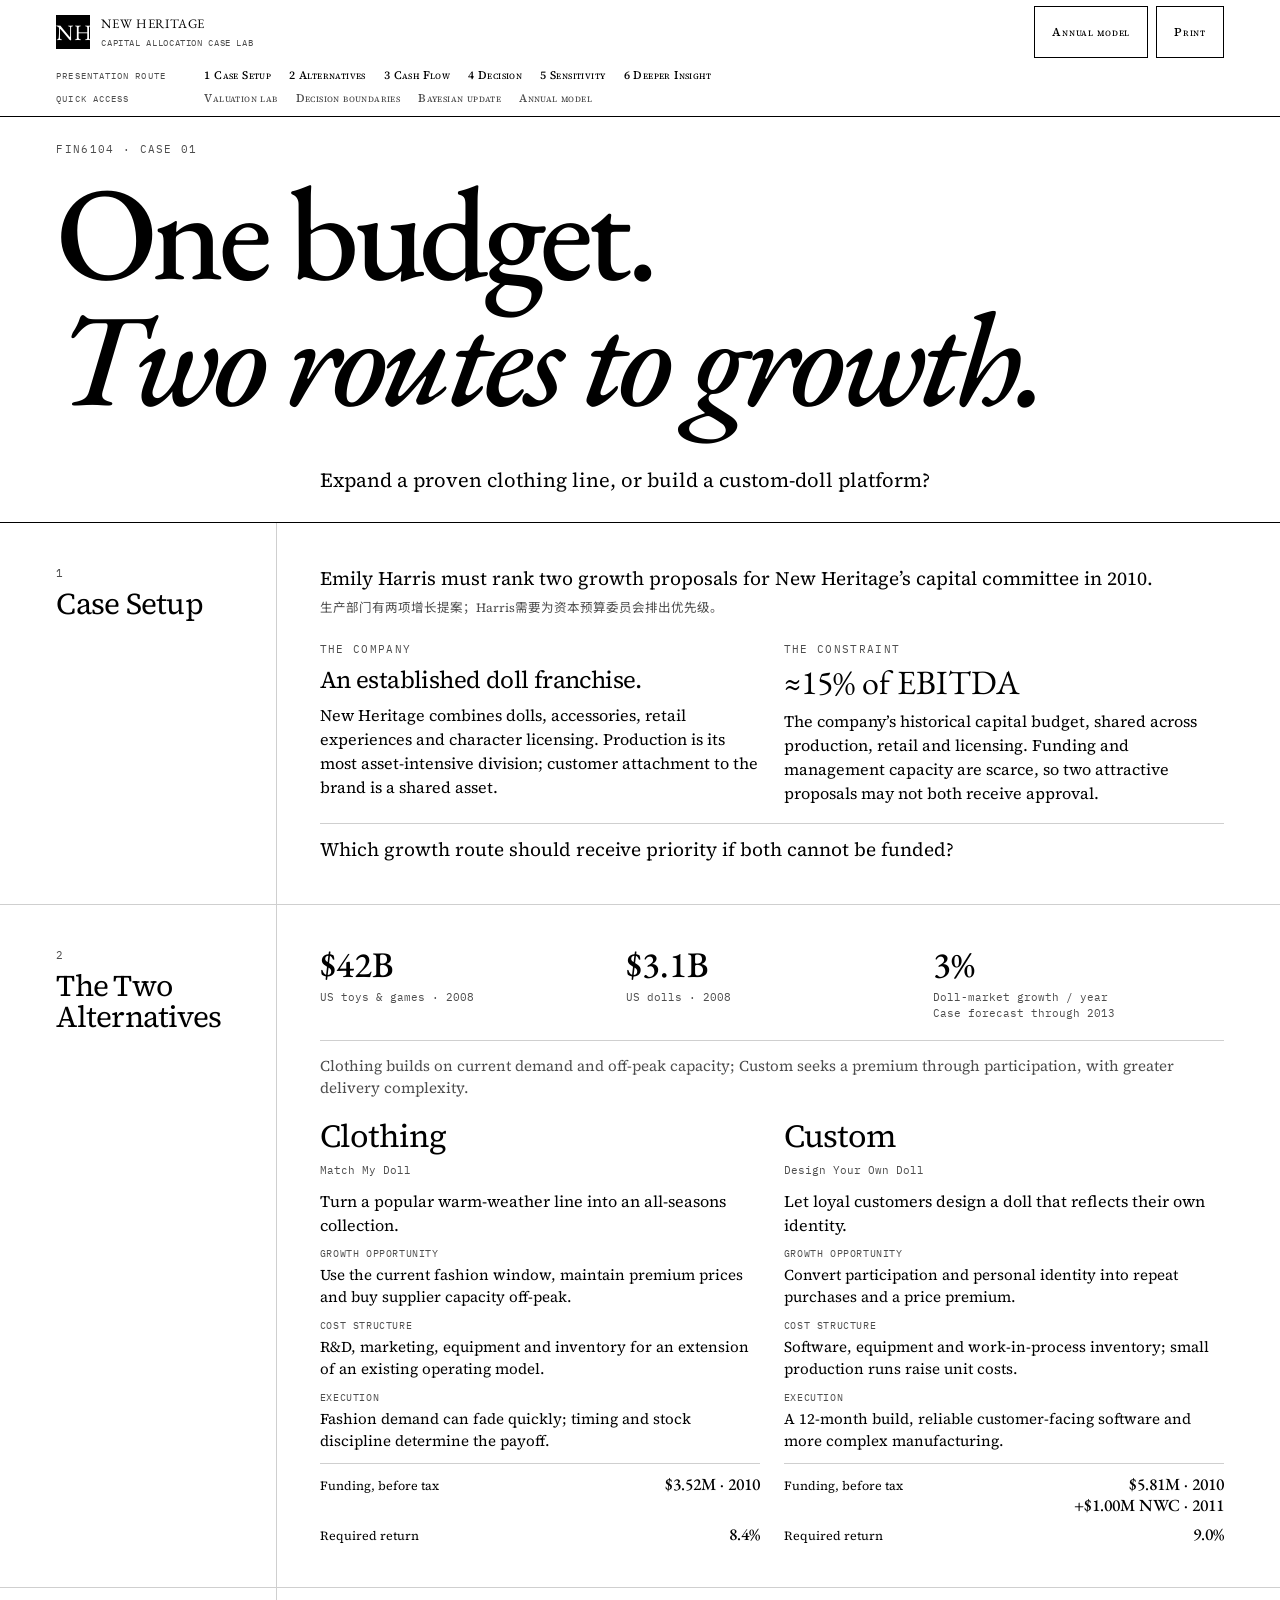
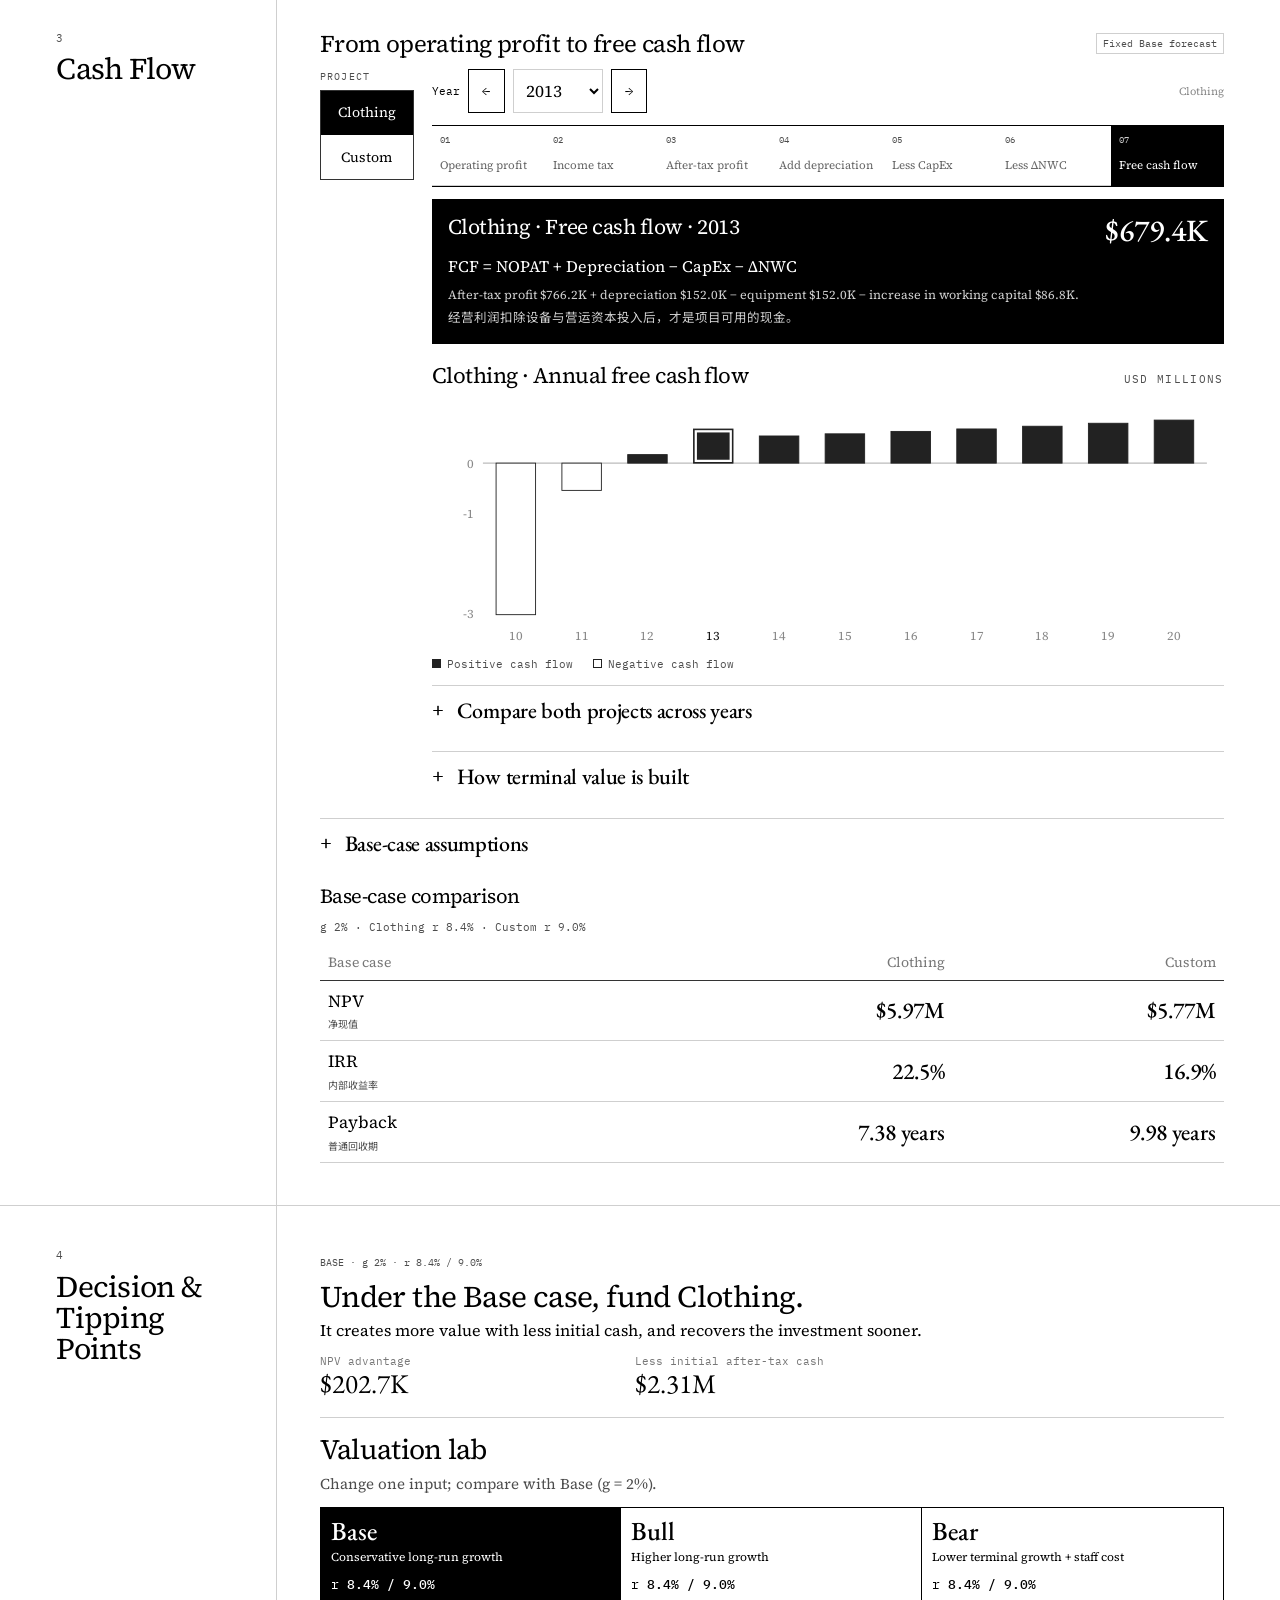
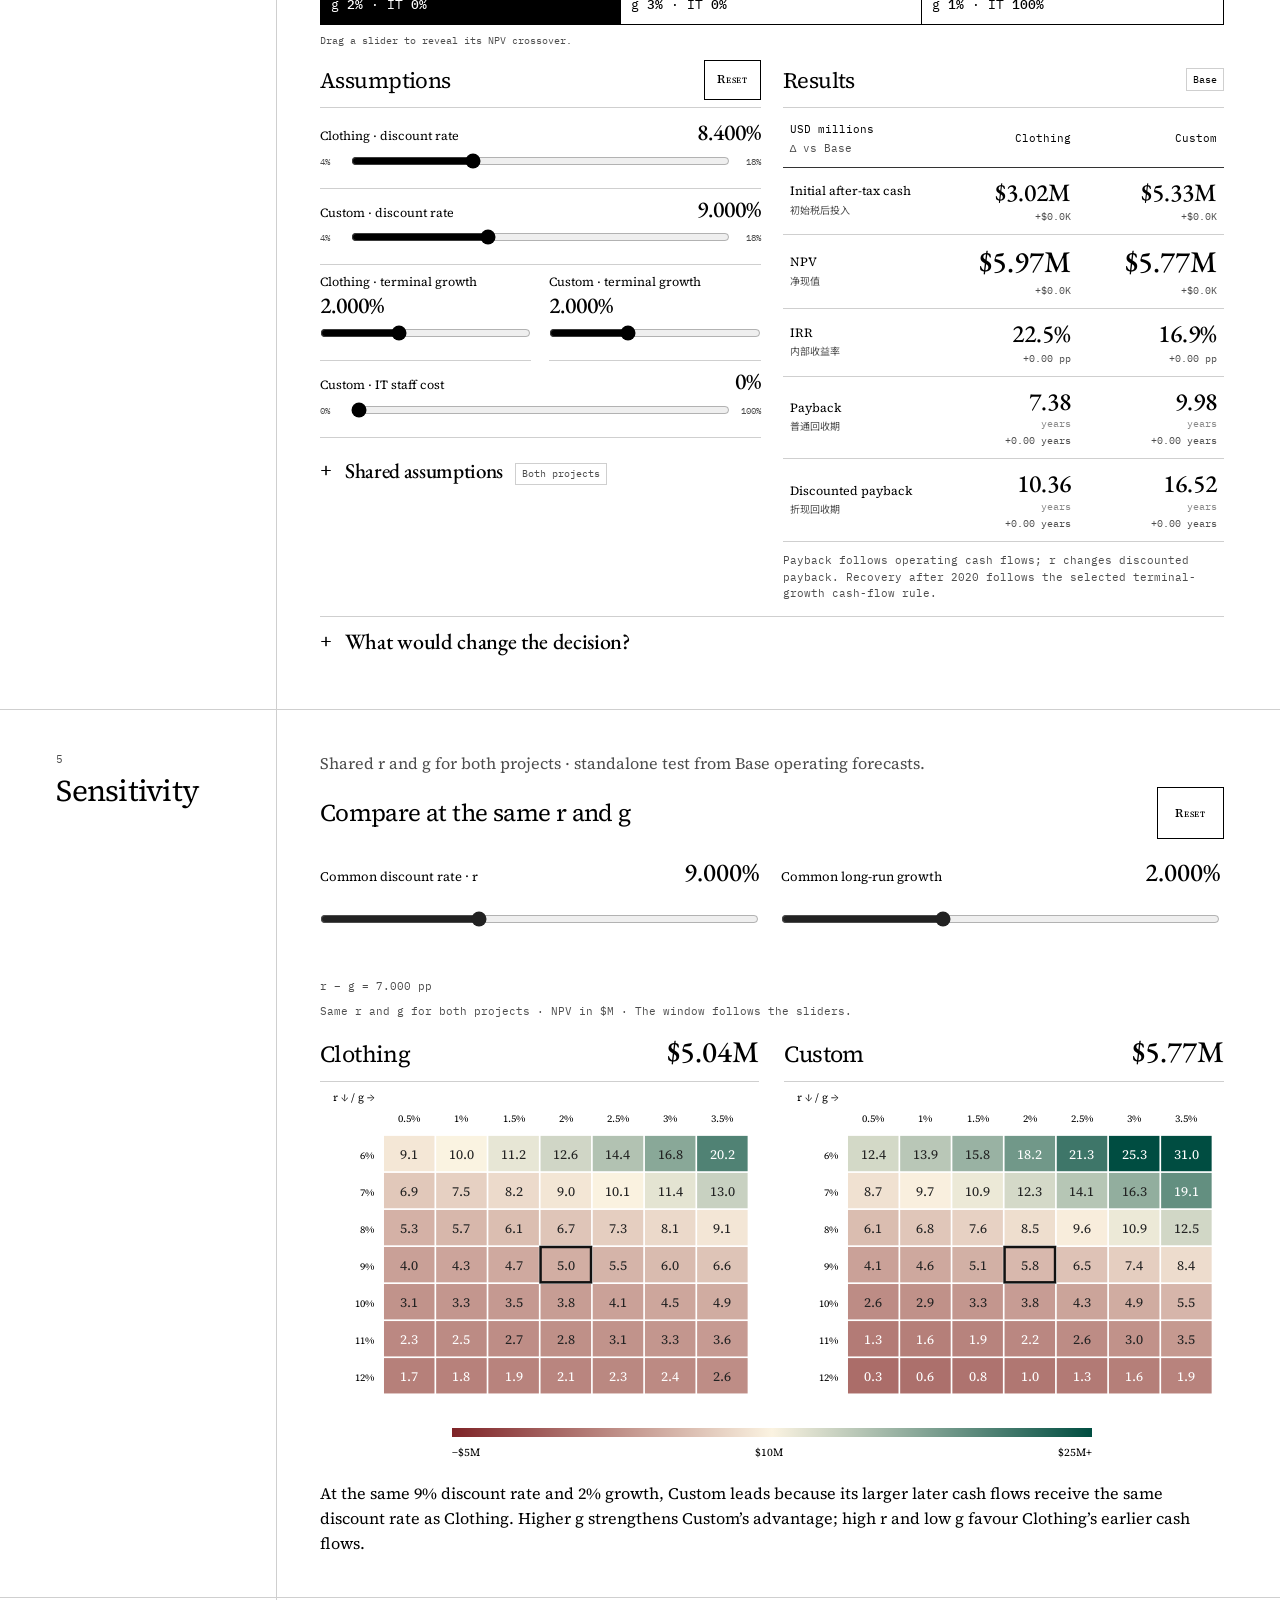
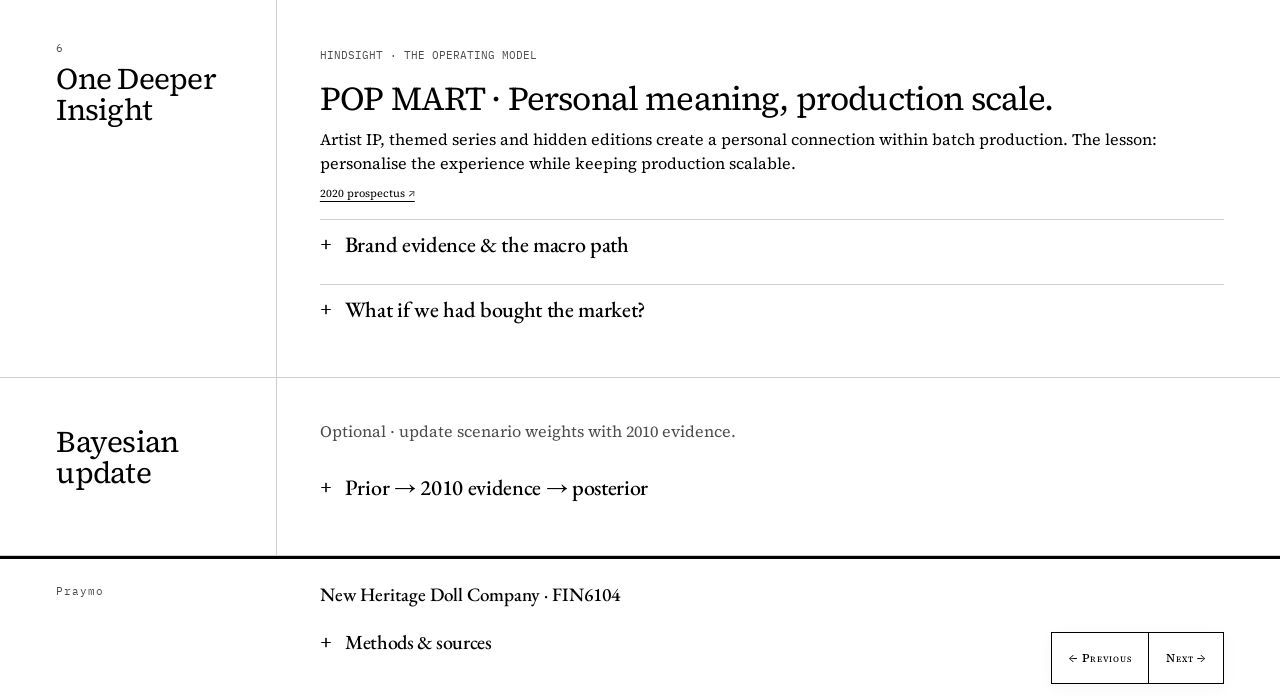
==== commit 2a38e549: "Give hero description more space below title" ====
--- a/index.html
+++ b/index.html
@@ -1,5 +1,5 @@
 <!doctype html>
-<html lang="en"><head><meta charset="utf-8"><meta name="viewport" content="width=device-width, initial-scale=1"><meta name="theme-color" content="#ffffff"><meta name="nh-edition" content="2026-10-29-presentation-route"><title>New Heritage | Decision, Evidence &amp; Cash Flow</title><link rel="stylesheet" href="styles.css?v=20261101-market2"><link rel="stylesheet" href="fonts.css?v=20261101-market2"><link rel="stylesheet" href="monochrome.css?v=20261101-market2"></head><body class="presentation"><header class="topbar"><div class="topbar-inner"><a class="brand" href="#decision"><span class="brand-mark">NH</span><span>NEW HERITAGE<small>CAPITAL ALLOCATION CASE LAB</small></span></a><div class="top-actions"><a class="btn btn-small" id="modeToggle" href="annual-model.html">Annual model</a><button class="btn btn-small" id="printBtn" type="button">Print</button></div></div><nav class="navlinks" aria-label="Sections"><div class="nav-row"><span class="nav-label">PRESENTATION ROUTE</span><a href="#setup">1 Case Setup</a><a href="#projects">2 Alternatives</a><a href="#valuation">3 Cash Flow</a><a href="#recommendation">4 Decision</a><a href="#sensitivity">5 Sensitivity</a><a href="#hindsight">6 Deeper Insight</a></div><div class="nav-row research-nav"><span class="nav-label">QUICK ACCESS</span><a href="#lab">Valuation lab</a><a href="#assumptions">Decision boundaries</a><a href="#bayesian">Bayesian update</a><a href="annual-model.html">Annual model</a></div></nav></header><main><section class="hero" id="decision" data-section="Overview" data-route="intro"><div class="hero-wrap"><div class="eyebrow">FIN6104 · CASE 01</div><h1>One budget.<br><em>Two routes to growth.</em></h1><p class="hero-lede">Expand a proven clothing line, or build a custom-doll platform?</p><div id="heroMetrics" hidden></div><div id="heroDecision" hidden></div></div></section><section class="section" id="setup" data-section="Case Setup" data-route="main"><div class="wrap"><header class="section-head"><span class="section-no">1</span><h2>Case Setup</h2></header><div class="section-body"><p class="lead">Emily Harris must rank two growth proposals for New Heritage’s capital committee in 2010.</p><p class="zh">生产部门有两项增长提案；Harris需要为资本预算委员会排出优先级。</p><div class="case-grid"><article><span class="micro">THE COMPANY</span><h3>An established doll franchise.</h3><p>New Heritage combines dolls, accessories, retail experiences and character licensing. Production is its most asset-intensive division; customer attachment to the brand is a shared asset.</p></article><article><span class="micro">THE CONSTRAINT</span><div class="case-budget">≈15% of EBITDA</div><p>The company’s historical capital budget, shared across production, retail and licensing. Funding and management capacity are scarce, so two attractive proposals may not both receive approval.</p></article></div><div class="case-question">Which growth route should receive priority if both cannot be funded?</div></div></div></section><section class="section " id="projects" data-section="The Two Alternatives" data-route="main"><div class="wrap"><header class="section-head"><span class="section-no">2</span><h2>The Two Alternatives</h2></header><div class="section-body"><div class="market-snapshot" aria-label="US market context"><div><strong>$42B</strong><span>US toys &amp; games · 2008</span></div><div><strong>$3.1B</strong><span>US dolls · 2008</span></div><div><strong>3%</strong><span>Doll-market growth / year<br>Case forecast through 2013</span></div></div><p class="alternatives-summary">Clothing builds on current demand and off-peak capacity; Custom seeks a premium through participation, with greater delivery complexity.</p><div class="grid-2" id="projectCards"></div></div></div></section><section class="section" id="valuation" data-section="Cash Flow" data-route="main"><div class="wrap"><header class="section-head"><span class="section-no">3</span><h2>Cash Flow</h2></header><div class="section-body"><div id="cashflow"><div class="explorer"><div class="explorer-heading"><h3>From operating profit to free cash flow</h3><span class="base-label scope-tag">Fixed Base forecast</span></div><div class="explorer-layout"><aside class="project-controls"><span class="micro">PROJECT</span><div class="project-switch" role="group" aria-label="Cash-flow project"><button class="tab active" data-project="clothing" type="button" aria-pressed="true">Clothing</button><button class="tab" data-project="custom" type="button" aria-pressed="false">Custom</button></div></aside><div class="explorer-main"><div class="flow-year-toolbar"><label for="flowYear">Year</label><button class="btn btn-small" id="flowYearPrev" aria-label="Previous cash-flow year">←</button><select id="flowYear" class="control-select" aria-label="Cash-flow comparison year"></select><button class="btn btn-small" id="flowYearNext" aria-label="Next cash-flow year">→</button><span id="flowProjectBasis"></span></div><div class="flow-chain" id="flowChain"></div><div class="flow-detail" id="flowDetail"></div><div class="chart-card"><div class="tool-heading"><h3 id="flowChartTitle">Annual free cash flow</h3><span class="micro">USD MILLIONS</span></div><div id="fcfChart" class="chart-wrap"></div></div><details class="supporting-details"><summary>Compare both projects across years</summary><div class="flow-year-scroll" id="flowYearMatrix"></div><div id="flowYearBridge"></div></details><details class="supporting-details"><summary>How terminal value is built</summary><div id="terminalBreakdown"></div></details></div></div></div></div><details class="baseline-rationale"><summary>Base-case assumptions</summary><div class="rationale-scroll"><table class="rationale-table"><thead><tr><th>Input · Base</th><th>What the case says</th><th>Our modeling choice</th></tr></thead><tbody><tr><th scope="row"><span class="rationale-en">Project discount rates</span><b class="rationale-value">8.4% / 9.0%</b></th><td><span class="rationale-en">The case assigns production projects rates of 7.7%, 8.4% and 9.0% by risk; Clothing is moderate risk, while Custom introduces software and manufacturing uncertainty. (pp. 4–6)</span></td><td><span class="rationale-en">Clothing’s explicit moderate-risk assessment gives 8.4%. We classify Custom as high risk because of software reliability, a longer development period and manufacturing complexity, and select the case’s 9.0% high-risk rate. Use the case’s project hurdle rates.</span></td></tr><tr><th scope="row"><span class="rationale-en">Forecasts &amp; long-run growth</span><b class="rationale-value">Case forecasts → g 2%</b></th><td><span class="rationale-en">Exhibits 1–2 give annual forecasts through 2020. The committee asks for conservative perpetual growth. (pp. 1, 4, 8)</span></td><td><span class="rationale-en">Use the case figures through 2020, then grow terminal cash flow at 2% a year. Bull tests 3%.</span></td></tr><tr><th scope="row"><span class="rationale-en">Loss tax relief</span><b class="rationale-value">Use in 2010</b></th><td><span class="rationale-en">Upfront deductible expenses are $1.250M for Clothing and $1.201M for Custom. The company also has profitable businesses. (pp. 2–3, 5–6)</span></td><td><span class="rationale-en">Base: assume the losses offset other company taxable income in 2010, saving $500K and $480.4K of tax. If they can only offset this project’s later profit, the savings arrive later and NPV falls.</span></td></tr><tr><th scope="row"><span class="rationale-en">Existing IT staff</span><b class="rationale-value">0% of $435K</b></th><td><span class="rationale-en">Table 4 lists $435K of personnel costs, mainly for 2011. Staff are corporate resources and almost certainly available; the proposal excludes their costs. (p. 6)</span></td><td><span class="rationale-en">Start at 0%, assuming reassignment causes no replacement spending or lost contribution elsewhere. Treat that as our incremental-cost judgment; the 100% test charges $435K once in 2011.</span></td></tr><tr><th scope="row"><span class="rationale-en">Investment and depreciation</span><b class="rationale-value">1.00×</b></th><td><span class="rationale-en">The exhibits give annual equipment spending and depreciation. (pp. 5–6, 8)</span></td><td><span class="rationale-en">Use the case schedules at 1.00×.</span></td></tr><tr><th scope="row"><span class="rationale-en">Working capital</span><b class="rationale-value">Deduct the increase</b></th><td><span class="rationale-en">The exhibits specify operating cash, receivables, inventory, payables and startup funding. (pp. 5–6, 8)</span></td><td><span class="rationale-en">Rebuild each year’s balance and deduct only its increase from cash flow. Inventory and receivables tie up cash; supplier credit offsets part of that funding need.</span></td></tr><tr><th scope="row"><span class="rationale-en">Timing and terminal value</span><b class="rationale-value">2010 → 2020</b></th><td><span class="rationale-en">Forecasts end in 2020; continuing operations use a growing perpetuity. (pp. 1, 4, 8)</span></td><td><span class="rationale-en">End-2010 = t₀. Discount year-end cash flows and TV₂₀₂₀ = FCF₂₀₂₀ × (1 + g) / (r − g) back to t₀.</span></td></tr></tbody></table></div></details><div class="baseline-summary"><h3 class="valuation-results-heading">Base-case comparison</h3><div class="base-label">g 2% · Clothing r 8.4% · Custom r 9.0%</div><div id="decisionComparison"></div></div></div></div></section><section class="section " id="recommendation" data-section="Decision &amp; Tipping Points" data-route="main"><div class="wrap"><header class="section-head"><span class="section-no">4</span><h2>Decision &amp; Tipping Points</h2></header><div class="section-body"><div class="recommendation-summary"><div class="base-label">BASE · g 2% · r 8.4% / 9.0%</div><h3 class="thesis" id="recTitle">Fund Clothing first.</h3><p class="lead" id="recBody"></p><div class="decision-numbers" id="decisionNumbers"></div></div><div class="decision-lab" id="lab"><h3 class="lab-title">Valuation lab</h3><p class="tool-intro">Change one input; compare with Base (g = 2%).</p>
+<html lang="en"><head><meta charset="utf-8"><meta name="viewport" content="width=device-width, initial-scale=1"><meta name="theme-color" content="#ffffff"><meta name="nh-edition" content="2026-10-29-presentation-route"><title>New Heritage | Decision, Evidence &amp; Cash Flow</title><link rel="stylesheet" href="styles.css?v=20261101-hero3"><link rel="stylesheet" href="fonts.css?v=20261101-hero3"><link rel="stylesheet" href="monochrome.css?v=20261101-hero3"></head><body class="presentation"><header class="topbar"><div class="topbar-inner"><a class="brand" href="#decision"><span class="brand-mark">NH</span><span>NEW HERITAGE<small>CAPITAL ALLOCATION CASE LAB</small></span></a><div class="top-actions"><a class="btn btn-small" id="modeToggle" href="annual-model.html">Annual model</a><button class="btn btn-small" id="printBtn" type="button">Print</button></div></div><nav class="navlinks" aria-label="Sections"><div class="nav-row"><span class="nav-label">PRESENTATION ROUTE</span><a href="#setup">1 Case Setup</a><a href="#projects">2 Alternatives</a><a href="#valuation">3 Cash Flow</a><a href="#recommendation">4 Decision</a><a href="#sensitivity">5 Sensitivity</a><a href="#hindsight">6 Deeper Insight</a></div><div class="nav-row research-nav"><span class="nav-label">QUICK ACCESS</span><a href="#lab">Valuation lab</a><a href="#assumptions">Decision boundaries</a><a href="#bayesian">Bayesian update</a><a href="annual-model.html">Annual model</a></div></nav></header><main><section class="hero" id="decision" data-section="Overview" data-route="intro"><div class="hero-wrap"><div class="eyebrow">FIN6104 · CASE 01</div><h1>One budget.<br><em>Two routes to growth.</em></h1><p class="hero-lede">Expand a proven clothing line, or build a custom-doll platform?</p><div id="heroMetrics" hidden></div><div id="heroDecision" hidden></div></div></section><section class="section" id="setup" data-section="Case Setup" data-route="main"><div class="wrap"><header class="section-head"><span class="section-no">1</span><h2>Case Setup</h2></header><div class="section-body"><p class="lead">Emily Harris must rank two growth proposals for New Heritage’s capital committee in 2010.</p><p class="zh">生产部门有两项增长提案；Harris需要为资本预算委员会排出优先级。</p><div class="case-grid"><article><span class="micro">THE COMPANY</span><h3>An established doll franchise.</h3><p>New Heritage combines dolls, accessories, retail experiences and character licensing. Production is its most asset-intensive division; customer attachment to the brand is a shared asset.</p></article><article><span class="micro">THE CONSTRAINT</span><div class="case-budget">≈15% of EBITDA</div><p>The company’s historical capital budget, shared across production, retail and licensing. Funding and management capacity are scarce, so two attractive proposals may not both receive approval.</p></article></div><div class="case-question">Which growth route should receive priority if both cannot be funded?</div></div></div></section><section class="section " id="projects" data-section="The Two Alternatives" data-route="main"><div class="wrap"><header class="section-head"><span class="section-no">2</span><h2>The Two Alternatives</h2></header><div class="section-body"><div class="market-snapshot" aria-label="US market context"><div><strong>$42B</strong><span>US toys &amp; games · 2008</span></div><div><strong>$3.1B</strong><span>US dolls · 2008</span></div><div><strong>3%</strong><span>Doll-market growth / year<br>Case forecast through 2013</span></div></div><p class="alternatives-summary">Clothing builds on current demand and off-peak capacity; Custom seeks a premium through participation, with greater delivery complexity.</p><div class="grid-2" id="projectCards"></div></div></div></section><section class="section" id="valuation" data-section="Cash Flow" data-route="main"><div class="wrap"><header class="section-head"><span class="section-no">3</span><h2>Cash Flow</h2></header><div class="section-body"><div id="cashflow"><div class="explorer"><div class="explorer-heading"><h3>From operating profit to free cash flow</h3><span class="base-label scope-tag">Fixed Base forecast</span></div><div class="explorer-layout"><aside class="project-controls"><span class="micro">PROJECT</span><div class="project-switch" role="group" aria-label="Cash-flow project"><button class="tab active" data-project="clothing" type="button" aria-pressed="true">Clothing</button><button class="tab" data-project="custom" type="button" aria-pressed="false">Custom</button></div></aside><div class="explorer-main"><div class="flow-year-toolbar"><label for="flowYear">Year</label><button class="btn btn-small" id="flowYearPrev" aria-label="Previous cash-flow year">←</button><select id="flowYear" class="control-select" aria-label="Cash-flow comparison year"></select><button class="btn btn-small" id="flowYearNext" aria-label="Next cash-flow year">→</button><span id="flowProjectBasis"></span></div><div class="flow-chain" id="flowChain"></div><div class="flow-detail" id="flowDetail"></div><div class="chart-card"><div class="tool-heading"><h3 id="flowChartTitle">Annual free cash flow</h3><span class="micro">USD MILLIONS</span></div><div id="fcfChart" class="chart-wrap"></div></div><details class="supporting-details"><summary>Compare both projects across years</summary><div class="flow-year-scroll" id="flowYearMatrix"></div><div id="flowYearBridge"></div></details><details class="supporting-details"><summary>How terminal value is built</summary><div id="terminalBreakdown"></div></details></div></div></div></div><details class="baseline-rationale"><summary>Base-case assumptions</summary><div class="rationale-scroll"><table class="rationale-table"><thead><tr><th>Input · Base</th><th>What the case says</th><th>Our modeling choice</th></tr></thead><tbody><tr><th scope="row"><span class="rationale-en">Project discount rates</span><b class="rationale-value">8.4% / 9.0%</b></th><td><span class="rationale-en">The case assigns production projects rates of 7.7%, 8.4% and 9.0% by risk; Clothing is moderate risk, while Custom introduces software and manufacturing uncertainty. (pp. 4–6)</span></td><td><span class="rationale-en">Clothing’s explicit moderate-risk assessment gives 8.4%. We classify Custom as high risk because of software reliability, a longer development period and manufacturing complexity, and select the case’s 9.0% high-risk rate. Use the case’s project hurdle rates.</span></td></tr><tr><th scope="row"><span class="rationale-en">Forecasts &amp; long-run growth</span><b class="rationale-value">Case forecasts → g 2%</b></th><td><span class="rationale-en">Exhibits 1–2 give annual forecasts through 2020. The committee asks for conservative perpetual growth. (pp. 1, 4, 8)</span></td><td><span class="rationale-en">Use the case figures through 2020, then grow terminal cash flow at 2% a year. Bull tests 3%.</span></td></tr><tr><th scope="row"><span class="rationale-en">Loss tax relief</span><b class="rationale-value">Use in 2010</b></th><td><span class="rationale-en">Upfront deductible expenses are $1.250M for Clothing and $1.201M for Custom. The company also has profitable businesses. (pp. 2–3, 5–6)</span></td><td><span class="rationale-en">Base: assume the losses offset other company taxable income in 2010, saving $500K and $480.4K of tax. If they can only offset this project’s later profit, the savings arrive later and NPV falls.</span></td></tr><tr><th scope="row"><span class="rationale-en">Existing IT staff</span><b class="rationale-value">0% of $435K</b></th><td><span class="rationale-en">Table 4 lists $435K of personnel costs, mainly for 2011. Staff are corporate resources and almost certainly available; the proposal excludes their costs. (p. 6)</span></td><td><span class="rationale-en">Start at 0%, assuming reassignment causes no replacement spending or lost contribution elsewhere. Treat that as our incremental-cost judgment; the 100% test charges $435K once in 2011.</span></td></tr><tr><th scope="row"><span class="rationale-en">Investment and depreciation</span><b class="rationale-value">1.00×</b></th><td><span class="rationale-en">The exhibits give annual equipment spending and depreciation. (pp. 5–6, 8)</span></td><td><span class="rationale-en">Use the case schedules at 1.00×.</span></td></tr><tr><th scope="row"><span class="rationale-en">Working capital</span><b class="rationale-value">Deduct the increase</b></th><td><span class="rationale-en">The exhibits specify operating cash, receivables, inventory, payables and startup funding. (pp. 5–6, 8)</span></td><td><span class="rationale-en">Rebuild each year’s balance and deduct only its increase from cash flow. Inventory and receivables tie up cash; supplier credit offsets part of that funding need.</span></td></tr><tr><th scope="row"><span class="rationale-en">Timing and terminal value</span><b class="rationale-value">2010 → 2020</b></th><td><span class="rationale-en">Forecasts end in 2020; continuing operations use a growing perpetuity. (pp. 1, 4, 8)</span></td><td><span class="rationale-en">End-2010 = t₀. Discount year-end cash flows and TV₂₀₂₀ = FCF₂₀₂₀ × (1 + g) / (r − g) back to t₀.</span></td></tr></tbody></table></div></details><div class="baseline-summary"><h3 class="valuation-results-heading">Base-case comparison</h3><div class="base-label">g 2% · Clothing r 8.4% · Custom r 9.0%</div><div id="decisionComparison"></div></div></div></div></section><section class="section " id="recommendation" data-section="Decision &amp; Tipping Points" data-route="main"><div class="wrap"><header class="section-head"><span class="section-no">4</span><h2>Decision &amp; Tipping Points</h2></header><div class="section-body"><div class="recommendation-summary"><div class="base-label">BASE · g 2% · r 8.4% / 9.0%</div><h3 class="thesis" id="recTitle">Fund Clothing first.</h3><p class="lead" id="recBody"></p><div class="decision-numbers" id="decisionNumbers"></div></div><div class="decision-lab" id="lab"><h3 class="lab-title">Valuation lab</h3><p class="tool-intro">Change one input; compare with Base (g = 2%).</p>
     <div class="scenario-row" id="scenarioCards"></div>
     <p class="slider-marker-key">Drag a slider to reveal its NPV crossover.</p>
         <div class="lab-layout">
--- a/monochrome.css
+++ b/monochrome.css
@@ -330,3 +330,5 @@
 @media(max-width:680px) { .market-snapshot { gap:10px; } .market-snapshot strong { font-size:29px; } .market-snapshot span { font-size:10px; } }
 
 .alternatives-summary { max-width:none; font-size:15px; line-height:1.5; color:var(--dp-color-secondary); margin:0 0 20px; }
+
+.hero-lede { margin-top:24px; }
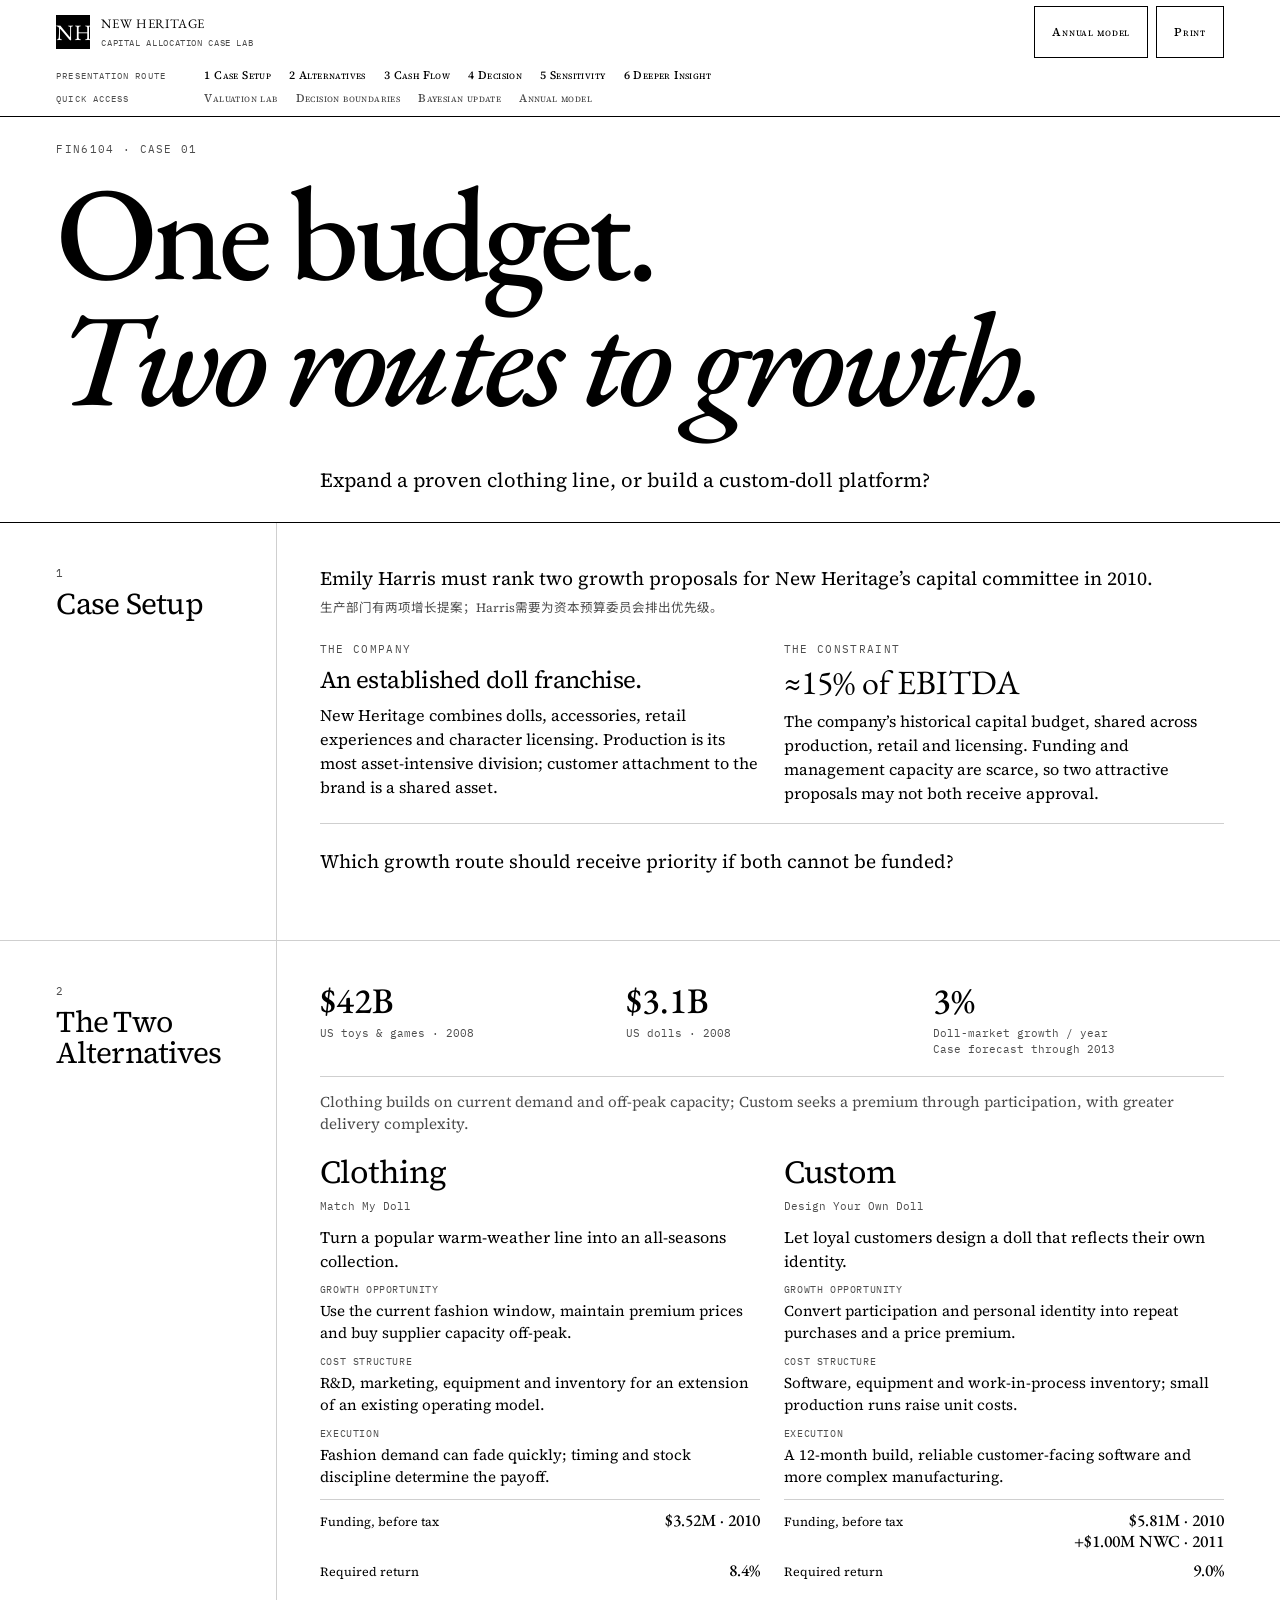
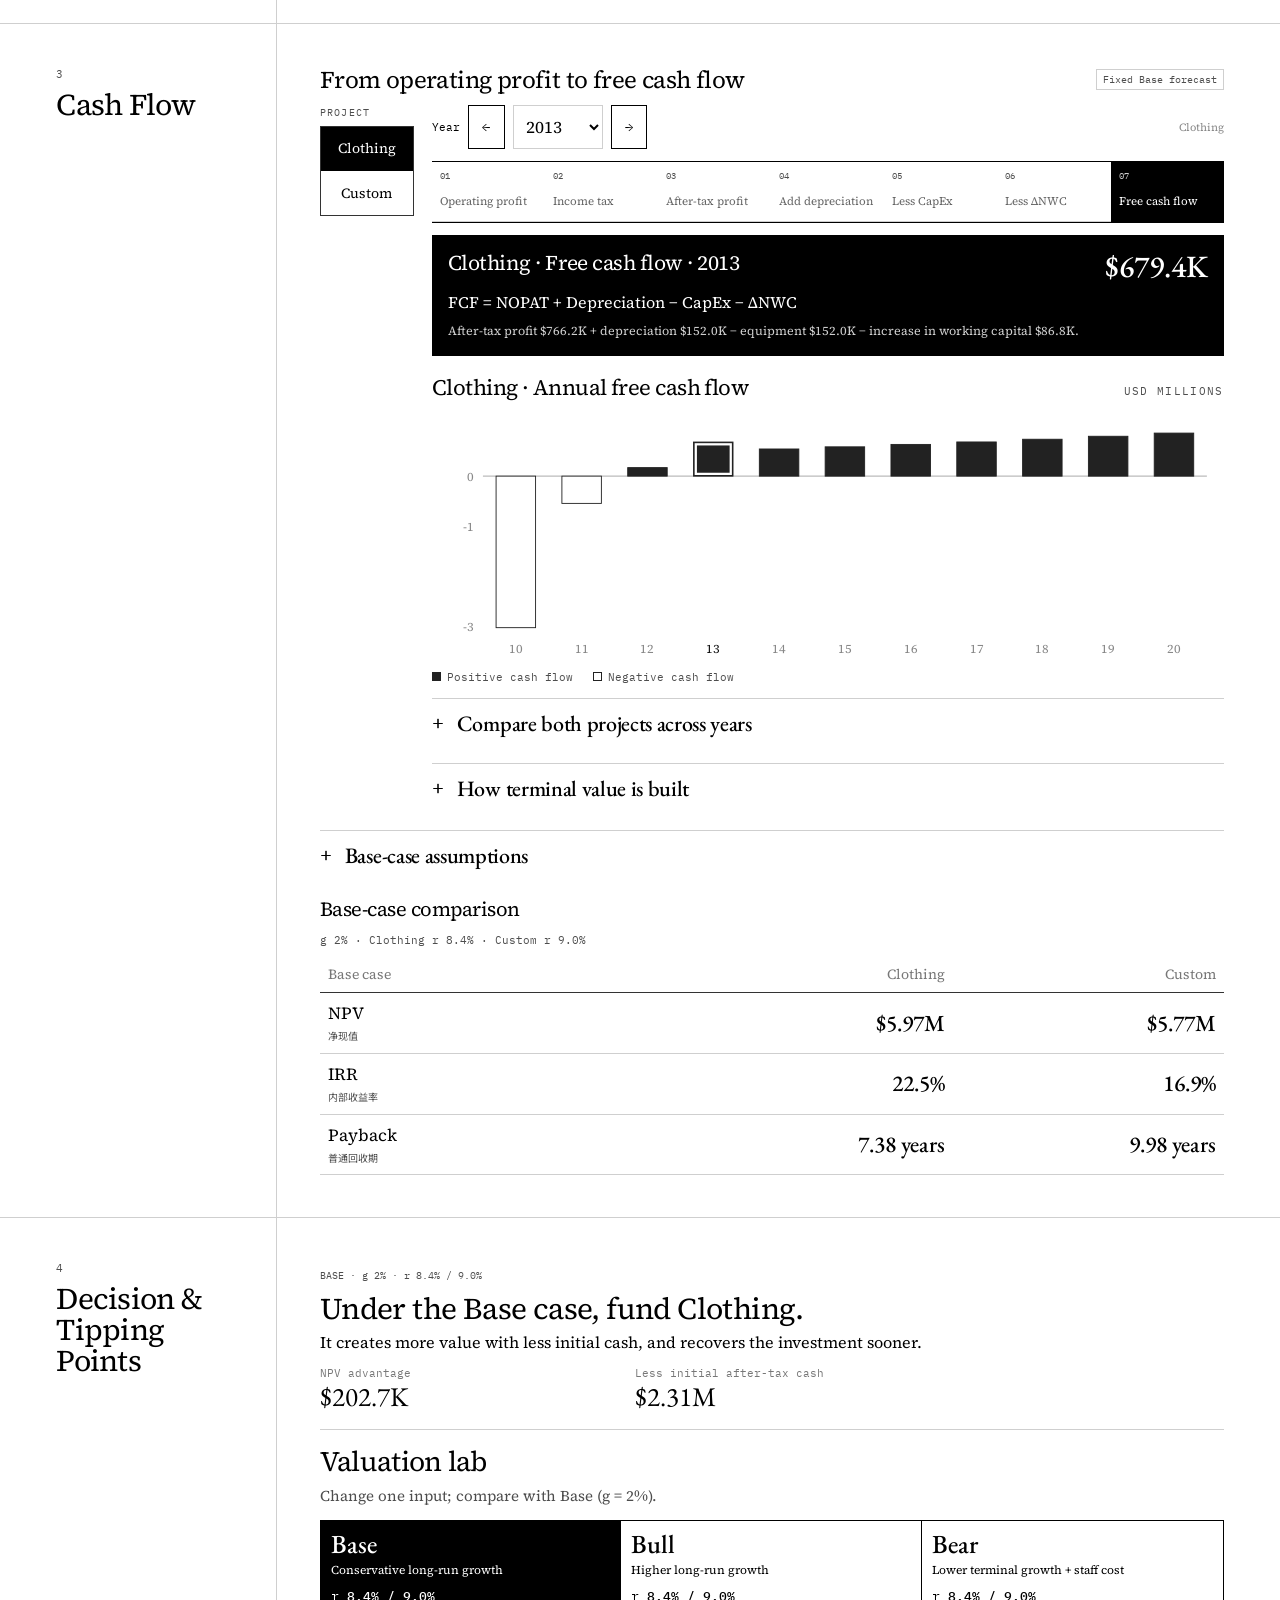
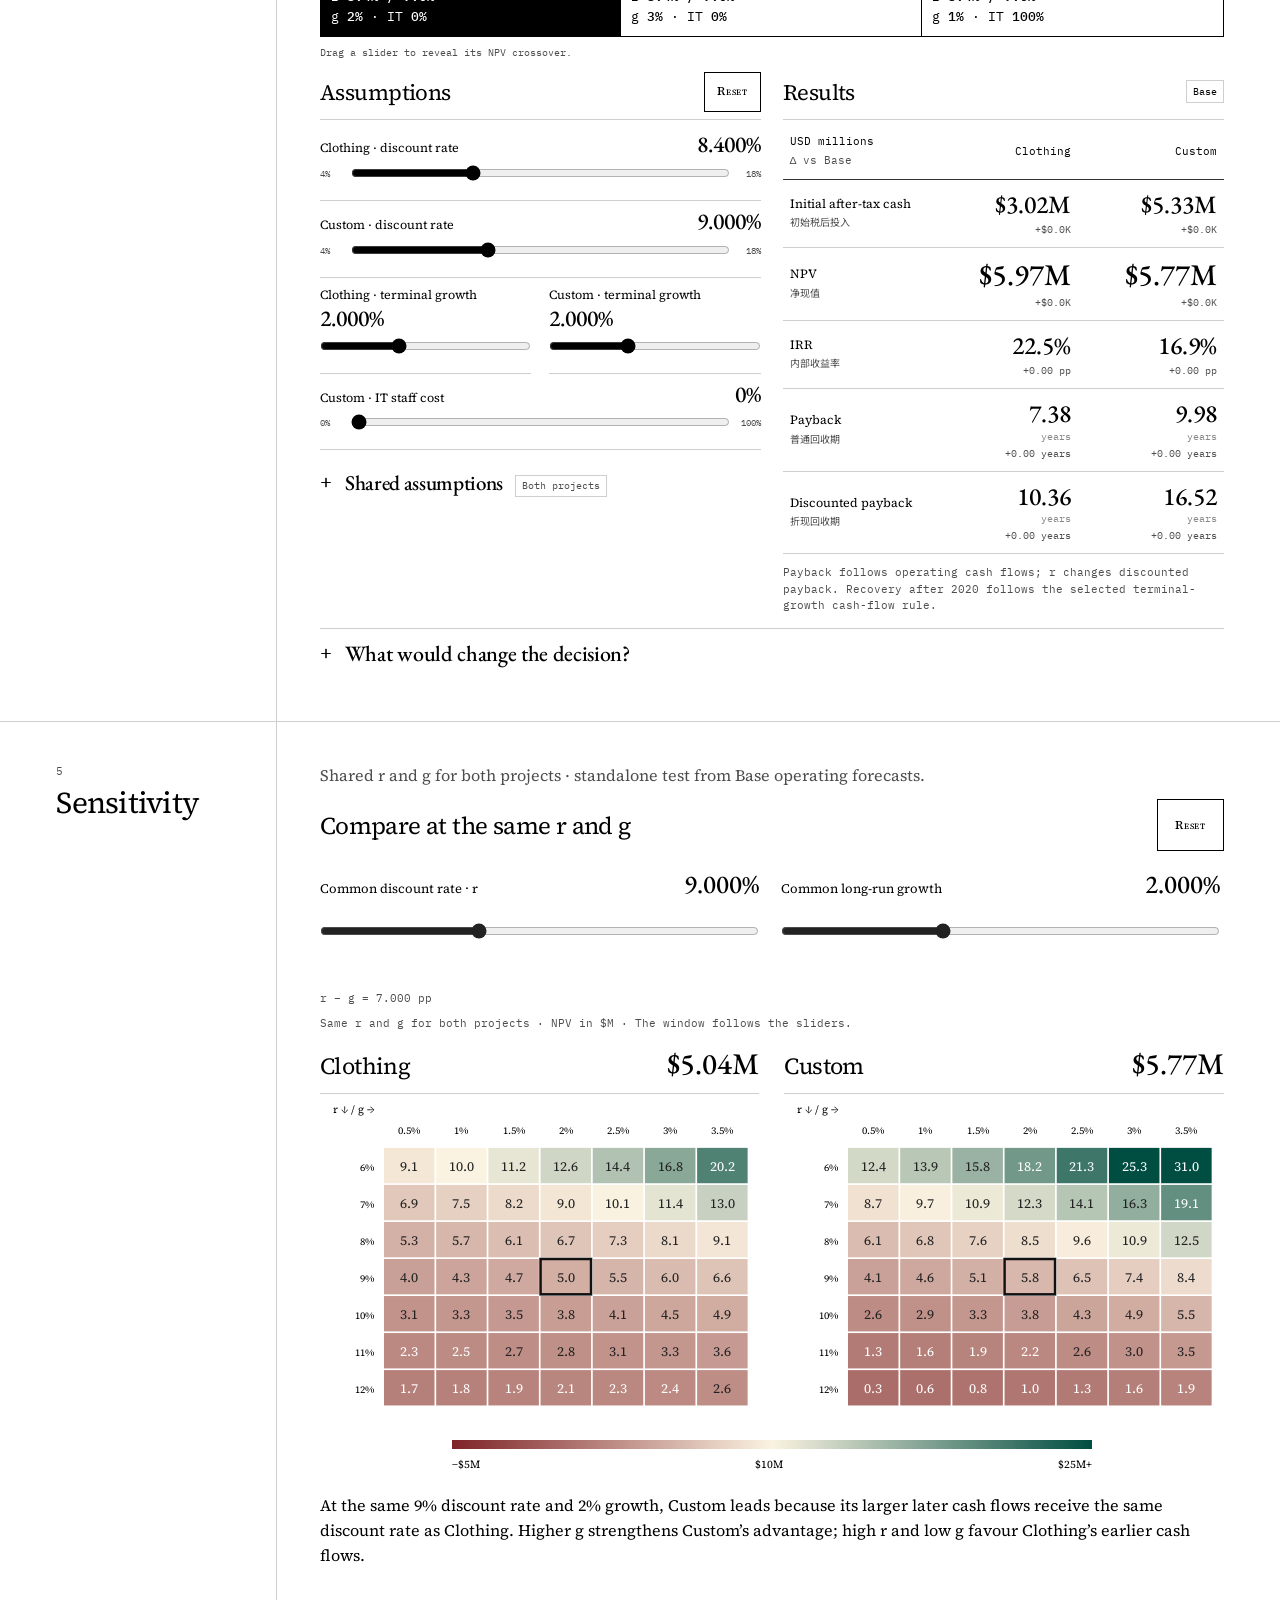
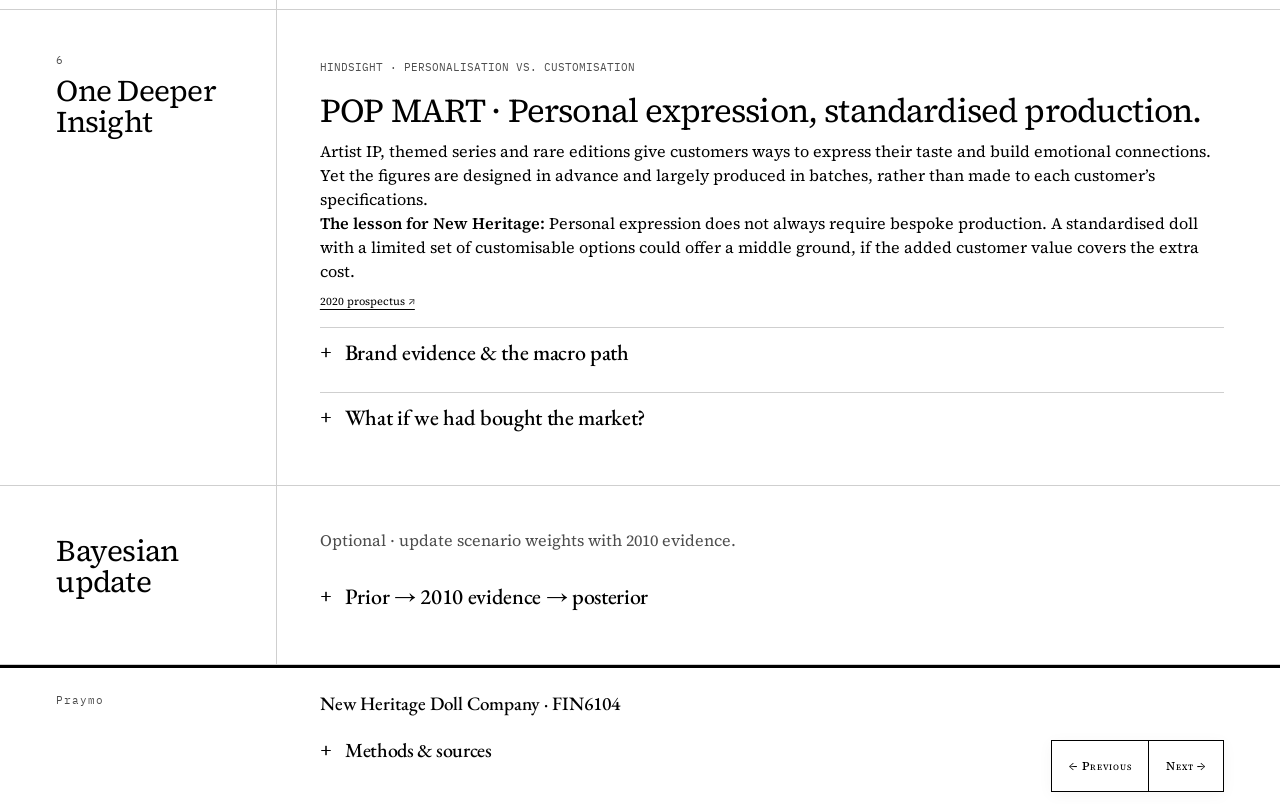
==== commit ffa58f70: "Refine landscape spacing and clarify personalisation insight" ====
--- a/index.html
+++ b/index.html
@@ -1,5 +1,5 @@
 <!doctype html>
-<html lang="en"><head><meta charset="utf-8"><meta name="viewport" content="width=device-width, initial-scale=1"><meta name="theme-color" content="#ffffff"><meta name="nh-edition" content="2026-10-29-presentation-route"><title>New Heritage | Decision, Evidence &amp; Cash Flow</title><link rel="stylesheet" href="styles.css?v=20261101-hero3"><link rel="stylesheet" href="fonts.css?v=20261101-hero3"><link rel="stylesheet" href="monochrome.css?v=20261101-hero3"></head><body class="presentation"><header class="topbar"><div class="topbar-inner"><a class="brand" href="#decision"><span class="brand-mark">NH</span><span>NEW HERITAGE<small>CAPITAL ALLOCATION CASE LAB</small></span></a><div class="top-actions"><a class="btn btn-small" id="modeToggle" href="annual-model.html">Annual model</a><button class="btn btn-small" id="printBtn" type="button">Print</button></div></div><nav class="navlinks" aria-label="Sections"><div class="nav-row"><span class="nav-label">PRESENTATION ROUTE</span><a href="#setup">1 Case Setup</a><a href="#projects">2 Alternatives</a><a href="#valuation">3 Cash Flow</a><a href="#recommendation">4 Decision</a><a href="#sensitivity">5 Sensitivity</a><a href="#hindsight">6 Deeper Insight</a></div><div class="nav-row research-nav"><span class="nav-label">QUICK ACCESS</span><a href="#lab">Valuation lab</a><a href="#assumptions">Decision boundaries</a><a href="#bayesian">Bayesian update</a><a href="annual-model.html">Annual model</a></div></nav></header><main><section class="hero" id="decision" data-section="Overview" data-route="intro"><div class="hero-wrap"><div class="eyebrow">FIN6104 · CASE 01</div><h1>One budget.<br><em>Two routes to growth.</em></h1><p class="hero-lede">Expand a proven clothing line, or build a custom-doll platform?</p><div id="heroMetrics" hidden></div><div id="heroDecision" hidden></div></div></section><section class="section" id="setup" data-section="Case Setup" data-route="main"><div class="wrap"><header class="section-head"><span class="section-no">1</span><h2>Case Setup</h2></header><div class="section-body"><p class="lead">Emily Harris must rank two growth proposals for New Heritage’s capital committee in 2010.</p><p class="zh">生产部门有两项增长提案；Harris需要为资本预算委员会排出优先级。</p><div class="case-grid"><article><span class="micro">THE COMPANY</span><h3>An established doll franchise.</h3><p>New Heritage combines dolls, accessories, retail experiences and character licensing. Production is its most asset-intensive division; customer attachment to the brand is a shared asset.</p></article><article><span class="micro">THE CONSTRAINT</span><div class="case-budget">≈15% of EBITDA</div><p>The company’s historical capital budget, shared across production, retail and licensing. Funding and management capacity are scarce, so two attractive proposals may not both receive approval.</p></article></div><div class="case-question">Which growth route should receive priority if both cannot be funded?</div></div></div></section><section class="section " id="projects" data-section="The Two Alternatives" data-route="main"><div class="wrap"><header class="section-head"><span class="section-no">2</span><h2>The Two Alternatives</h2></header><div class="section-body"><div class="market-snapshot" aria-label="US market context"><div><strong>$42B</strong><span>US toys &amp; games · 2008</span></div><div><strong>$3.1B</strong><span>US dolls · 2008</span></div><div><strong>3%</strong><span>Doll-market growth / year<br>Case forecast through 2013</span></div></div><p class="alternatives-summary">Clothing builds on current demand and off-peak capacity; Custom seeks a premium through participation, with greater delivery complexity.</p><div class="grid-2" id="projectCards"></div></div></div></section><section class="section" id="valuation" data-section="Cash Flow" data-route="main"><div class="wrap"><header class="section-head"><span class="section-no">3</span><h2>Cash Flow</h2></header><div class="section-body"><div id="cashflow"><div class="explorer"><div class="explorer-heading"><h3>From operating profit to free cash flow</h3><span class="base-label scope-tag">Fixed Base forecast</span></div><div class="explorer-layout"><aside class="project-controls"><span class="micro">PROJECT</span><div class="project-switch" role="group" aria-label="Cash-flow project"><button class="tab active" data-project="clothing" type="button" aria-pressed="true">Clothing</button><button class="tab" data-project="custom" type="button" aria-pressed="false">Custom</button></div></aside><div class="explorer-main"><div class="flow-year-toolbar"><label for="flowYear">Year</label><button class="btn btn-small" id="flowYearPrev" aria-label="Previous cash-flow year">←</button><select id="flowYear" class="control-select" aria-label="Cash-flow comparison year"></select><button class="btn btn-small" id="flowYearNext" aria-label="Next cash-flow year">→</button><span id="flowProjectBasis"></span></div><div class="flow-chain" id="flowChain"></div><div class="flow-detail" id="flowDetail"></div><div class="chart-card"><div class="tool-heading"><h3 id="flowChartTitle">Annual free cash flow</h3><span class="micro">USD MILLIONS</span></div><div id="fcfChart" class="chart-wrap"></div></div><details class="supporting-details"><summary>Compare both projects across years</summary><div class="flow-year-scroll" id="flowYearMatrix"></div><div id="flowYearBridge"></div></details><details class="supporting-details"><summary>How terminal value is built</summary><div id="terminalBreakdown"></div></details></div></div></div></div><details class="baseline-rationale"><summary>Base-case assumptions</summary><div class="rationale-scroll"><table class="rationale-table"><thead><tr><th>Input · Base</th><th>What the case says</th><th>Our modeling choice</th></tr></thead><tbody><tr><th scope="row"><span class="rationale-en">Project discount rates</span><b class="rationale-value">8.4% / 9.0%</b></th><td><span class="rationale-en">The case assigns production projects rates of 7.7%, 8.4% and 9.0% by risk; Clothing is moderate risk, while Custom introduces software and manufacturing uncertainty. (pp. 4–6)</span></td><td><span class="rationale-en">Clothing’s explicit moderate-risk assessment gives 8.4%. We classify Custom as high risk because of software reliability, a longer development period and manufacturing complexity, and select the case’s 9.0% high-risk rate. Use the case’s project hurdle rates.</span></td></tr><tr><th scope="row"><span class="rationale-en">Forecasts &amp; long-run growth</span><b class="rationale-value">Case forecasts → g 2%</b></th><td><span class="rationale-en">Exhibits 1–2 give annual forecasts through 2020. The committee asks for conservative perpetual growth. (pp. 1, 4, 8)</span></td><td><span class="rationale-en">Use the case figures through 2020, then grow terminal cash flow at 2% a year. Bull tests 3%.</span></td></tr><tr><th scope="row"><span class="rationale-en">Loss tax relief</span><b class="rationale-value">Use in 2010</b></th><td><span class="rationale-en">Upfront deductible expenses are $1.250M for Clothing and $1.201M for Custom. The company also has profitable businesses. (pp. 2–3, 5–6)</span></td><td><span class="rationale-en">Base: assume the losses offset other company taxable income in 2010, saving $500K and $480.4K of tax. If they can only offset this project’s later profit, the savings arrive later and NPV falls.</span></td></tr><tr><th scope="row"><span class="rationale-en">Existing IT staff</span><b class="rationale-value">0% of $435K</b></th><td><span class="rationale-en">Table 4 lists $435K of personnel costs, mainly for 2011. Staff are corporate resources and almost certainly available; the proposal excludes their costs. (p. 6)</span></td><td><span class="rationale-en">Start at 0%, assuming reassignment causes no replacement spending or lost contribution elsewhere. Treat that as our incremental-cost judgment; the 100% test charges $435K once in 2011.</span></td></tr><tr><th scope="row"><span class="rationale-en">Investment and depreciation</span><b class="rationale-value">1.00×</b></th><td><span class="rationale-en">The exhibits give annual equipment spending and depreciation. (pp. 5–6, 8)</span></td><td><span class="rationale-en">Use the case schedules at 1.00×.</span></td></tr><tr><th scope="row"><span class="rationale-en">Working capital</span><b class="rationale-value">Deduct the increase</b></th><td><span class="rationale-en">The exhibits specify operating cash, receivables, inventory, payables and startup funding. (pp. 5–6, 8)</span></td><td><span class="rationale-en">Rebuild each year’s balance and deduct only its increase from cash flow. Inventory and receivables tie up cash; supplier credit offsets part of that funding need.</span></td></tr><tr><th scope="row"><span class="rationale-en">Timing and terminal value</span><b class="rationale-value">2010 → 2020</b></th><td><span class="rationale-en">Forecasts end in 2020; continuing operations use a growing perpetuity. (pp. 1, 4, 8)</span></td><td><span class="rationale-en">End-2010 = t₀. Discount year-end cash flows and TV₂₀₂₀ = FCF₂₀₂₀ × (1 + g) / (r − g) back to t₀.</span></td></tr></tbody></table></div></details><div class="baseline-summary"><h3 class="valuation-results-heading">Base-case comparison</h3><div class="base-label">g 2% · Clothing r 8.4% · Custom r 9.0%</div><div id="decisionComparison"></div></div></div></div></section><section class="section " id="recommendation" data-section="Decision &amp; Tipping Points" data-route="main"><div class="wrap"><header class="section-head"><span class="section-no">4</span><h2>Decision &amp; Tipping Points</h2></header><div class="section-body"><div class="recommendation-summary"><div class="base-label">BASE · g 2% · r 8.4% / 9.0%</div><h3 class="thesis" id="recTitle">Fund Clothing first.</h3><p class="lead" id="recBody"></p><div class="decision-numbers" id="decisionNumbers"></div></div><div class="decision-lab" id="lab"><h3 class="lab-title">Valuation lab</h3><p class="tool-intro">Change one input; compare with Base (g = 2%).</p>
+<html lang="en"><head><meta charset="utf-8"><meta name="viewport" content="width=device-width, initial-scale=1"><meta name="theme-color" content="#ffffff"><meta name="nh-edition" content="2026-10-29-presentation-route"><title>New Heritage | Decision, Evidence &amp; Cash Flow</title><link rel="stylesheet" href="styles.css?v=20261101-refine4"><link rel="stylesheet" href="fonts.css?v=20261101-refine4"><link rel="stylesheet" href="monochrome.css?v=20261101-refine4"></head><body class="presentation"><header class="topbar"><div class="topbar-inner"><a class="brand" href="#decision"><span class="brand-mark">NH</span><span>NEW HERITAGE<small>CAPITAL ALLOCATION CASE LAB</small></span></a><div class="top-actions"><a class="btn btn-small" id="modeToggle" href="annual-model.html">Annual model</a><button class="btn btn-small" id="printBtn" type="button">Print</button></div></div><nav class="navlinks" aria-label="Sections"><div class="nav-row"><span class="nav-label">PRESENTATION ROUTE</span><a href="#setup">1 Case Setup</a><a href="#projects">2 Alternatives</a><a href="#valuation">3 Cash Flow</a><a href="#recommendation">4 Decision</a><a href="#sensitivity">5 Sensitivity</a><a href="#hindsight">6 Deeper Insight</a></div><div class="nav-row research-nav"><span class="nav-label">QUICK ACCESS</span><a href="#lab">Valuation lab</a><a href="#assumptions">Decision boundaries</a><a href="#bayesian">Bayesian update</a><a href="annual-model.html">Annual model</a></div></nav></header><main><section class="hero" id="decision" data-section="Overview" data-route="intro"><div class="hero-wrap"><div class="eyebrow">FIN6104 · CASE 01</div><h1>One budget.<br><em>Two routes to growth.</em></h1><p class="hero-lede">Expand a proven clothing line, or build a custom-doll platform?</p><div id="heroMetrics" hidden></div><div id="heroDecision" hidden></div></div></section><section class="section" id="setup" data-section="Case Setup" data-route="main"><div class="wrap"><header class="section-head"><span class="section-no">1</span><h2>Case Setup</h2></header><div class="section-body"><p class="lead">Emily Harris must rank two growth proposals for New Heritage’s capital committee in 2010.</p><p class="zh">生产部门有两项增长提案；Harris需要为资本预算委员会排出优先级。</p><div class="case-grid"><article><span class="micro">THE COMPANY</span><h3>An established doll franchise.</h3><p>New Heritage combines dolls, accessories, retail experiences and character licensing. Production is its most asset-intensive division; customer attachment to the brand is a shared asset.</p></article><article><span class="micro">THE CONSTRAINT</span><div class="case-budget">≈15% of EBITDA</div><p>The company’s historical capital budget, shared across production, retail and licensing. Funding and management capacity are scarce, so two attractive proposals may not both receive approval.</p></article></div><div class="case-question">Which growth route should receive priority if both cannot be funded?</div></div></div></section><section class="section " id="projects" data-section="The Two Alternatives" data-route="main"><div class="wrap"><header class="section-head"><span class="section-no">2</span><h2>The Two Alternatives</h2></header><div class="section-body"><div class="market-snapshot" aria-label="US market context"><div><strong>$42B</strong><span>US toys &amp; games · 2008</span></div><div><strong>$3.1B</strong><span>US dolls · 2008</span></div><div><strong>3%</strong><span>Doll-market growth / year<br>Case forecast through 2013</span></div></div><p class="alternatives-summary">Clothing builds on current demand and off-peak capacity; Custom seeks a premium through participation, with greater delivery complexity.</p><div class="grid-2" id="projectCards"></div></div></div></section><section class="section" id="valuation" data-section="Cash Flow" data-route="main"><div class="wrap"><header class="section-head"><span class="section-no">3</span><h2>Cash Flow</h2></header><div class="section-body"><div id="cashflow"><div class="explorer"><div class="explorer-heading"><h3>From operating profit to free cash flow</h3><span class="base-label scope-tag">Fixed Base forecast</span></div><div class="explorer-layout"><aside class="project-controls"><span class="micro">PROJECT</span><div class="project-switch" role="group" aria-label="Cash-flow project"><button class="tab active" data-project="clothing" type="button" aria-pressed="true">Clothing</button><button class="tab" data-project="custom" type="button" aria-pressed="false">Custom</button></div></aside><div class="explorer-main"><div class="flow-year-toolbar"><label for="flowYear">Year</label><button class="btn btn-small" id="flowYearPrev" aria-label="Previous cash-flow year">←</button><select id="flowYear" class="control-select" aria-label="Cash-flow comparison year"></select><button class="btn btn-small" id="flowYearNext" aria-label="Next cash-flow year">→</button><span id="flowProjectBasis"></span></div><div class="flow-chain" id="flowChain"></div><div class="flow-detail" id="flowDetail"></div><div class="chart-card"><div class="tool-heading"><h3 id="flowChartTitle">Annual free cash flow</h3><span class="micro">USD MILLIONS</span></div><div id="fcfChart" class="chart-wrap"></div></div><details class="supporting-details"><summary>Compare both projects across years</summary><div class="flow-year-scroll" id="flowYearMatrix"></div><div id="flowYearBridge"></div></details><details class="supporting-details"><summary>How terminal value is built</summary><div id="terminalBreakdown"></div></details></div></div></div></div><details class="baseline-rationale"><summary>Base-case assumptions</summary><div class="rationale-scroll"><table class="rationale-table"><thead><tr><th>Input · Base</th><th>What the case says</th><th>Our modeling choice</th></tr></thead><tbody><tr><th scope="row"><span class="rationale-en">Project discount rates</span><b class="rationale-value">8.4% / 9.0%</b></th><td><span class="rationale-en">The case assigns production projects rates of 7.7%, 8.4% and 9.0% by risk; Clothing is moderate risk, while Custom introduces software and manufacturing uncertainty. (pp. 4–6)</span></td><td><span class="rationale-en">Clothing’s explicit moderate-risk assessment gives 8.4%. We classify Custom as high risk because of software reliability, a longer development period and manufacturing complexity, and select the case’s 9.0% high-risk rate. Use the case’s project hurdle rates.</span></td></tr><tr><th scope="row"><span class="rationale-en">Forecasts &amp; long-run growth</span><b class="rationale-value">Case forecasts → g 2%</b></th><td><span class="rationale-en">Exhibits 1–2 give annual forecasts through 2020. The committee asks for conservative perpetual growth. (pp. 1, 4, 8)</span></td><td><span class="rationale-en">Use the case figures through 2020, then grow terminal cash flow at 2% a year. Bull tests 3%.</span></td></tr><tr><th scope="row"><span class="rationale-en">Loss tax relief</span><b class="rationale-value">Use in 2010</b></th><td><span class="rationale-en">Upfront deductible expenses are $1.250M for Clothing and $1.201M for Custom. The company also has profitable businesses. (pp. 2–3, 5–6)</span></td><td><span class="rationale-en">Base: assume the losses offset other company taxable income in 2010, saving $500K and $480.4K of tax. If they can only offset this project’s later profit, the savings arrive later and NPV falls.</span></td></tr><tr><th scope="row"><span class="rationale-en">Existing IT staff</span><b class="rationale-value">0% of $435K</b></th><td><span class="rationale-en">Table 4 lists $435K of personnel costs, mainly for 2011. Staff are corporate resources and almost certainly available; the proposal excludes their costs. (p. 6)</span></td><td><span class="rationale-en">Start at 0%, assuming reassignment causes no replacement spending or lost contribution elsewhere. Treat that as our incremental-cost judgment; the 100% test charges $435K once in 2011.</span></td></tr><tr><th scope="row"><span class="rationale-en">Investment and depreciation</span><b class="rationale-value">1.00×</b></th><td><span class="rationale-en">The exhibits give annual equipment spending and depreciation. (pp. 5–6, 8)</span></td><td><span class="rationale-en">Use the case schedules at 1.00×.</span></td></tr><tr><th scope="row"><span class="rationale-en">Working capital</span><b class="rationale-value">Deduct the increase</b></th><td><span class="rationale-en">The exhibits specify operating cash, receivables, inventory, payables and startup funding. (pp. 5–6, 8)</span></td><td><span class="rationale-en">Rebuild each year’s balance and deduct only its increase from cash flow. Inventory and receivables tie up cash; supplier credit offsets part of that funding need.</span></td></tr><tr><th scope="row"><span class="rationale-en">Timing and terminal value</span><b class="rationale-value">2010 → 2020</b></th><td><span class="rationale-en">Forecasts end in 2020; continuing operations use a growing perpetuity. (pp. 1, 4, 8)</span></td><td><span class="rationale-en">End-2010 = t₀. Discount year-end cash flows and TV₂₀₂₀ = FCF₂₀₂₀ × (1 + g) / (r − g) back to t₀.</span></td></tr></tbody></table></div></details><div class="baseline-summary"><h3 class="valuation-results-heading">Base-case comparison</h3><div class="base-label">g 2% · Clothing r 8.4% · Custom r 9.0%</div><div id="decisionComparison"></div></div></div></div></section><section class="section " id="recommendation" data-section="Decision &amp; Tipping Points" data-route="main"><div class="wrap"><header class="section-head"><span class="section-no">4</span><h2>Decision &amp; Tipping Points</h2></header><div class="section-body"><div class="recommendation-summary"><div class="base-label">BASE · g 2% · r 8.4% / 9.0%</div><h3 class="thesis" id="recTitle">Fund Clothing first.</h3><p class="lead" id="recBody"></p><div class="decision-numbers" id="decisionNumbers"></div></div><div class="decision-lab" id="lab"><h3 class="lab-title">Valuation lab</h3><p class="tool-intro">Change one input; compare with Base (g = 2%).</p>
     <div class="scenario-row" id="scenarioCards"></div>
     <p class="slider-marker-key">Drag a slider to reveal its NPV crossover.</p>
         <div class="lab-layout">
@@ -36,7 +36,7 @@
       <div class="card sensitivity-note"><span class="pill">CURRENT NPV GAP</span><div class="big-diff" id="npvGap">+$0.18M</div><h3 id="rankingTitle">Custom 当前领先</h3><p id="rankingText">基准情景下的净现值差距很小。终值假设是影响排名的主要因素之一。</p><div class="flip-box" id="flipBox"><strong>排名翻转条件</strong><span>正在计算……</span></div></div>
       <div class="card heatmap-card"><div class="heatmap-header"><h3>Compare at the same r and g</h3><button class="btn btn-small" id="sensitivityReset" type="button">Reset</button><select id="heatProject" class="control-select" hidden="hidden" aria-hidden="true"><option value="growth">Common long-run growth</option><option value="rate">Parallel discount-rate shift</option></select></div><div class="shared-sweep-control rate-sweep"><div class="control-top"><label for="sensitivityR">Common discount rate · r</label><output id="sensitivityROut"></output></div><div class="range-track"><input type="range" id="sensitivityR" min="0.04" max="0.18" step="0.0001" value="0.09"><span class="crossover-tick" id="sensitivityRTick" hidden><b></b></span></div></div><div class="shared-sweep-control"><div class="control-top"><label for="sharedSweep">Common long-run growth</label><output id="sharedSweepOut">3.00%</output></div><div class="range-track"><input type="range" id="sharedSweep" min="0" max="0.055" step="0.0001" value="0.02"><span class="crossover-tick" id="sharedSweepTick" hidden><b></b></span></div></div><p class="spread-note" id="sensitivitySpread" aria-live="polite"></p><div id="heatmapMount"></div><p class="sensitivity-takeaway">At the same 9% discount rate and 2% growth, Custom leads because its larger later cash flows receive the same discount rate as Clothing. Higher g strengthens Custom’s advantage; high r and low g favour Clothing’s earlier cash flows.</p></div>
     </div>
-  </div></div></section><section class="section" id="hindsight" data-section="One Deeper Insight" data-route="main"><div class="wrap"><header class="section-head"><span class="section-no">6</span><h2>One Deeper Insight</h2></header><div class="section-body"><span class="base-label">HINDSIGHT · THE OPERATING MODEL</span><div class="hybrid-lesson popmart-lesson"><h3>POP MART · Personal meaning, production scale.</h3><p>Artist IP, themed series and hidden editions create a personal connection within batch production. The lesson: personalise the experience while keeping production scalable.</p><a href="https://www1.hkexnews.hk/listedco/listconews/sehk/2020/1201/2020120100099.pdf" target="_blank" rel="noopener">2020 prospectus ↗</a></div><details class="historical-evidence"><summary>Brand evidence &amp; the macro path</summary><div class="hindsight-grid"><article><span class="micro">PARTICIPATION + STANDARD COMPONENTS</span><h3>Build-A-Bear</h3><div class="history-number">$529.8M</div><small>FY2025 revenue · $67.2M pre-tax income</small><p>Stuffing, dressing and naming create a personal experience around reusable components. A 12.7% pre-tax margin shows the model can generate profit.</p><p class="zh">标准部件加参与体验，2025财年税前利润率12.7%。</p><div class="evidence-links"><a href="https://buildabear.gcs-web.com/news-releases/news-release-details/build-bear-workshop-reports-fourth-and-record-fiscal-2025" target="_blank" rel="noopener">FY2025 results ↗</a></div></article><article><span class="micro">PERSONALISED DOLLS</span><h3>American Girl</h3><div class="history-number">−9%</div><small>FY2023 segment net sales · $207.2M</small><p>Create Your Own launched in 2017. The wider brand later faced declining sales and a $5.7M operating loss in 2023. Customisation still needs sustained brand demand.</p><p class="zh">2017年推出定制；品牌2023年收入下降、经营亏损，持续需求仍是核心。</p><div class="evidence-links"><a href="https://www.americangirl.com/pages/our-story" target="_blank" rel="noopener">2017 launch</a> · <a href="https://www.sec.gov/Archives/edgar/data/63276/000162828024011371/mat-20231231.htm" target="_blank" rel="noopener">FY2023 results ↗</a></div></article><article><span class="micro">REFRESH AN ESTABLISHED FRANCHISE</span><h3>Barbie</h3><div class="history-number">+16%</div><small>2020 gross billings · $1.35B</small><p>An established brand grew through a scalable product portfolio. This is the execution analogue for refreshing a proven line rather than rebuilding the production model.</p><p class="zh">成熟品牌通过规模化产品组合增长，对应服装项目“扩展已验证产品”的执行逻辑。</p><div class="evidence-links"><a href="https://www.sec.gov/Archives/edgar/data/63276/000162828021003197/mat-20201231.htm" target="_blank" rel="noopener">FY2020 results ↗</a></div></article></div><div class="macro-check"><h3>What the macro path supported</h3><p>The 2009–2020 expansion and the later e-commerce surge supported online access. The tax changes and the 2020 recession challenge a smooth, unchanged cash-flow path.</p><p class="zh">复苏与电商增长支持线上渠道；税制变化和2020年衰退，则要求重新检验现金流路径。</p><a href="https://www.nber.org/research/data/us-business-cycle-expansions-and-contractions" target="_blank" rel="noopener">NBER</a> · <a href="https://www.census.gov/library/stories/2022/04/ecommerce-sales-surged-during-pandemic.html" target="_blank" rel="noopener">US Census</a></div><p class="source-note">Retrospective comparisons · figures refer to the stated brand, period and accounting measure. Full source and return definitions are in Methods below.</p></details><details class="market-coda" id="marketCheck"><summary>What if we had bought the market?</summary><p class="market-subtitle">Growth of $100 · End-2010 → End-2020 · Total return</p><div id="marketChart" class="market-chart"></div><div id="marketReturns" class="market-returns"></div><p class="market-takeaway">Investing is about turning capital into cash.</p></details></div></div></section><section class="section" id="bayesian" data-section="Bayesian update" data-route="research"><div class="wrap"><header class="section-head"><h2>Bayesian update</h2></header><div class="section-body"><p class="tool-intro">Optional · update scenario weights with 2010 evidence.</p><details class="bayes-disclosure" id="bayesianDisclosure"><summary>Prior → 2010 evidence → posterior</summary><div class="bayes-intro"><p class="lead" id="bayesNarrative"></p><p class="zh" id="bayesNarrativeZh"></p><p class="bayes-scope">Fixed scenario values · both projects · separate from lab adjustments</p></div><div class="evidence-grid"><article><span class="micro">10 AUG 2010 · FED</span><h3>A slower recovery.</h3><p>Weak income, unemployment and tight credit weigh on household spending.</p><a href="https://www.federalreserve.gov/newsevents/pressreleases/monetary20100810a.htm" target="_blank" rel="noopener">Read evidence ↗</a></article><article><span class="micro">29 JAN 2010 · MATTEL</span><h3>Demand is uneven.</h3><p>FY2009 sales fell 8%; American Girl gross sales were flat.</p><a href="https://www.sec.gov/Archives/edgar/data/63276/000119312510016252/dex991.htm" target="_blank" rel="noopener">Read evidence ↗</a></article><article><span class="micro">18 FEB 2010 · BUILD-A-BEAR</span><h3>Experience is cyclical.</h3><p>Fiscal Q4 2009 comparable-store sales fell 9.9%.</p><a href="https://www.sec.gov/Archives/edgar/data/1113809/000115752310001003/a6184440ex99_1.htm" target="_blank" rel="noopener">Read evidence ↗</a></article></div><div class="bayes-tool"><div class="tool-heading"><h3>Prior → evidence → posterior</h3><button class="btn btn-small" id="neutralEvidence" type="button">Neutral evidence · 1×</button></div><p class="input-note">1. Set prior weights → 2. Score how well the evidence fits each scenario → 3. Update weights and weighted NPVs.</p><details class="bayes-scenarios"><summary>Scenario NPVs used in this update</summary><div id="robustnessMount"></div></details><div class="table-scroll"><table class="bayes-input-table"><thead><tr><th>Scenario</th><th>Prior weight · %</th><th>Evidence fit · ×</th><th>Prior × fit</th><th>Updated weight</th></tr></thead><tbody><tr><th>Base<small>g 2%</small></th><td><input id="probBase" type="number" min="0" max="100" step="1" value="50" aria-label="Base prior weight"></td><td><input id="likeBase" type="number" min="0" max="10" step="0.1" value="1" aria-label="Base evidence likelihood"></td><td class="bayes-product" id="bayesProductBase"></td><td id="posteriorBase"></td></tr><tr><th>Bull<small>g 3%</small></th><td><input id="probBull" type="number" min="0" max="100" step="1" value="20" aria-label="Bull prior weight"></td><td><input id="likeBull" type="number" min="0" max="10" step="0.1" value="0.6" aria-label="Bull evidence likelihood"></td><td class="bayes-product" id="bayesProductBull"></td><td id="posteriorBull"></td></tr><tr><th>Bear<small>g 1% + IT</small></th><td><input id="probBear" type="number" min="0" max="100" step="1" value="30" aria-label="Bear prior weight"></td><td><input id="likeBear" type="number" min="0" max="10" step="0.1" value="1.5" aria-label="Bear evidence likelihood"></td><td class="bayes-product" id="bayesProductBear"></td><td id="posteriorBear"></td></tr></tbody></table></div><div id="probResults" aria-live="polite"></div><div id="bayesWeightBoundary"></div><p class="method-note">Illustrative analyst inputs: prior weights and evidence-fit multipliers. Updated weight = (prior × fit) / Σ(prior × fit). Weighted NPV = Σ(updated weight × scenario NPV).</p></div></details></div></div></section><div id="appendixMounts" hidden><div id="valuationBridge"></div><select id="daysMode"><option value="365" selected>365</option><option value="360">360</option></select><div id="npvBar"></div><div id="terminalChart"></div><div id="validationTableMount"></div></div></main><footer class="foot"><div class="footer-wrap"><strong>New Heritage Doll Company · FIN6104</strong><span class="author-mark">Praymo</span><details id="methods"><summary>Methods &amp; sources</summary><p>Base: g 2%; Clothing r 8.4%, Custom r 9.0%; tax 40%; 365-day workbook convention; immediate loss relief; no extra IT staff charge. Original Excel checks retain their original g 3% inputs.</p><p>IRR includes terminal value in 2020. Payback excludes a terminal-value sale; both paybacks extend annual operating cash flows beyond 2020 using the chosen terminal-growth rule. Fractional years use interpolation.</p><p>IT: the 2011 staff-cost test adds up to $435K before tax. Include replacement spending or displaced contribution when resources have another valuable use. A company-wide cost transfer alone does not change cash flow.</p><p>Bayesian priors and evidence-fit multipliers are illustrative analyst choices, without statistical calibration to the cited news. Brand figures cover different periods and accounting measures; American Girl results cover the whole segment. Brand comparisons inform the operating argument.</p><p>QQQ: compound the rounded annual NAV total returns in the 2021 prospectus, with distributions reinvested. Treasury: rebase Damodaran’s annual 10-year US T-bond total-return wealth series, including coupons and price changes. Both start at $100 at end-2010, before investor taxes; project IRRs are model forecasts.</p><div class="method-links"><a href="https://www.sec.gov/Archives/edgar/data/1067839/000119312521019335/d78829d485bpos.htm" target="_blank" rel="noopener">QQQ prospectus</a><a href="https://pages.stern.nyu.edu/~adamodar/New_Home_Page/datafile/histretSP.html" target="_blank" rel="noopener">Treasury return series</a><a href="https://ocw.mit.edu/courses/14-271-industrial-organization-i-fall-2022/mit14_271_f22_lec3slides.pdf" target="_blank" rel="noopener">Pricing-menu theory</a></div></details></div></footer><div class="floating-nav"><button class="btn" id="prevSection" type="button">← Previous</button><button class="btn btn-dark" id="nextSection" type="button">Next →</button></div><div class="toast" id="toast" role="status" aria-live="polite"></div><script src="model-core.js"></script><script>
+  </div></div></section><section class="section" id="hindsight" data-section="One Deeper Insight" data-route="main"><div class="wrap"><header class="section-head"><span class="section-no">6</span><h2>One Deeper Insight</h2></header><div class="section-body"><span class="base-label">HINDSIGHT · PERSONALISATION VS. CUSTOMISATION</span><div class="hybrid-lesson popmart-lesson"><h3>POP MART · Personal expression, standardised production.</h3><p>Artist IP, themed series and rare editions give customers ways to express their taste and build emotional connections.</p><p>Yet the figures are designed in advance and largely produced in batches, rather than made to each customer’s specifications.</p><p><strong>The lesson for New Heritage:</strong> Personal expression does not always require bespoke production. A standardised doll with a limited set of customisable options could offer a middle ground, if the added customer value covers the extra cost.</p><a href="https://www1.hkexnews.hk/listedco/listconews/sehk/2020/1201/2020120100099.pdf" target="_blank" rel="noopener">2020 prospectus ↗</a></div><details class="historical-evidence"><summary>Brand evidence &amp; the macro path</summary><div class="hindsight-grid"><article><span class="micro">PARTICIPATION + STANDARD COMPONENTS</span><h3>Build-A-Bear</h3><div class="history-number">$529.8M</div><small>FY2025 revenue · $67.2M pre-tax income</small><p>Stuffing, dressing and naming create a personal experience around reusable components. A 12.7% pre-tax margin shows the model can generate profit.</p><p class="zh">标准部件加参与体验，2025财年税前利润率12.7%。</p><div class="evidence-links"><a href="https://buildabear.gcs-web.com/news-releases/news-release-details/build-bear-workshop-reports-fourth-and-record-fiscal-2025" target="_blank" rel="noopener">FY2025 results ↗</a></div></article><article><span class="micro">PERSONALISED DOLLS</span><h3>American Girl</h3><div class="history-number">−9%</div><small>FY2023 segment net sales · $207.2M</small><p>Create Your Own launched in 2017. The wider brand later faced declining sales and a $5.7M operating loss in 2023. Customisation still needs sustained brand demand.</p><p class="zh">2017年推出定制；品牌2023年收入下降、经营亏损，持续需求仍是核心。</p><div class="evidence-links"><a href="https://www.americangirl.com/pages/our-story" target="_blank" rel="noopener">2017 launch</a> · <a href="https://www.sec.gov/Archives/edgar/data/63276/000162828024011371/mat-20231231.htm" target="_blank" rel="noopener">FY2023 results ↗</a></div></article><article><span class="micro">REFRESH AN ESTABLISHED FRANCHISE</span><h3>Barbie</h3><div class="history-number">+16%</div><small>2020 gross billings · $1.35B</small><p>An established brand grew through a scalable product portfolio. This is the execution analogue for refreshing a proven line rather than rebuilding the production model.</p><p class="zh">成熟品牌通过规模化产品组合增长，对应服装项目“扩展已验证产品”的执行逻辑。</p><div class="evidence-links"><a href="https://www.sec.gov/Archives/edgar/data/63276/000162828021003197/mat-20201231.htm" target="_blank" rel="noopener">FY2020 results ↗</a></div></article></div><div class="macro-check"><h3>What the macro path supported</h3><p>Recovery and e-commerce supported online sales; tax changes and the 2020 recession call for revised cash-flow assumptions.</p><p class="zh">复苏与电商支持线上销售；税制变化与2020年衰退要求重估现金流。</p><a href="https://www.nber.org/research/data/us-business-cycle-expansions-and-contractions" target="_blank" rel="noopener">NBER</a> · <a href="https://www.census.gov/library/stories/2022/04/ecommerce-sales-surged-during-pandemic.html" target="_blank" rel="noopener">US Census</a></div><p class="source-note">Retrospective comparisons · figures refer to the stated brand, period and accounting measure. Full source and return definitions are in Methods below.</p></details><details class="market-coda" id="marketCheck"><summary>What if we had bought the market?</summary><p class="market-subtitle">Growth of $100 · End-2010 → End-2020 · Total return</p><div id="marketChart" class="market-chart"></div><div id="marketReturns" class="market-returns"></div><p class="market-takeaway">Investing is about turning capital into cash.</p></details></div></div></section><section class="section" id="bayesian" data-section="Bayesian update" data-route="research"><div class="wrap"><header class="section-head"><h2>Bayesian update</h2></header><div class="section-body"><p class="tool-intro">Optional · update scenario weights with 2010 evidence.</p><details class="bayes-disclosure" id="bayesianDisclosure"><summary>Prior → 2010 evidence → posterior</summary><div class="bayes-intro"><p class="lead" id="bayesNarrative"></p><p class="zh" id="bayesNarrativeZh"></p><p class="bayes-scope">Fixed scenario values · both projects · separate from lab adjustments</p></div><div class="evidence-grid"><article><span class="micro">10 AUG 2010 · FED</span><h3>A slower recovery.</h3><p>Weak income, unemployment and tight credit weigh on household spending.</p><a href="https://www.federalreserve.gov/newsevents/pressreleases/monetary20100810a.htm" target="_blank" rel="noopener">Read evidence ↗</a></article><article><span class="micro">29 JAN 2010 · MATTEL</span><h3>Demand is uneven.</h3><p>FY2009 sales fell 8%; American Girl gross sales were flat.</p><a href="https://www.sec.gov/Archives/edgar/data/63276/000119312510016252/dex991.htm" target="_blank" rel="noopener">Read evidence ↗</a></article><article><span class="micro">18 FEB 2010 · BUILD-A-BEAR</span><h3>Experience is cyclical.</h3><p>Fiscal Q4 2009 comparable-store sales fell 9.9%.</p><a href="https://www.sec.gov/Archives/edgar/data/1113809/000115752310001003/a6184440ex99_1.htm" target="_blank" rel="noopener">Read evidence ↗</a></article></div><div class="bayes-tool"><div class="tool-heading"><h3>Prior → evidence → posterior</h3><button class="btn btn-small" id="neutralEvidence" type="button">Neutral evidence · 1×</button></div><p class="input-note">1. Set prior weights → 2. Score how well the evidence fits each scenario → 3. Update weights and weighted NPVs.</p><details class="bayes-scenarios"><summary>Scenario NPVs used in this update</summary><div id="robustnessMount"></div></details><div class="table-scroll"><table class="bayes-input-table"><thead><tr><th>Scenario</th><th>Prior weight · %</th><th>Evidence fit · ×</th><th>Prior × fit</th><th>Updated weight</th></tr></thead><tbody><tr><th>Base<small>g 2%</small></th><td><input id="probBase" type="number" min="0" max="100" step="1" value="50" aria-label="Base prior weight"></td><td><input id="likeBase" type="number" min="0" max="10" step="0.1" value="1" aria-label="Base evidence likelihood"></td><td class="bayes-product" id="bayesProductBase"></td><td id="posteriorBase"></td></tr><tr><th>Bull<small>g 3%</small></th><td><input id="probBull" type="number" min="0" max="100" step="1" value="20" aria-label="Bull prior weight"></td><td><input id="likeBull" type="number" min="0" max="10" step="0.1" value="0.6" aria-label="Bull evidence likelihood"></td><td class="bayes-product" id="bayesProductBull"></td><td id="posteriorBull"></td></tr><tr><th>Bear<small>g 1% + IT</small></th><td><input id="probBear" type="number" min="0" max="100" step="1" value="30" aria-label="Bear prior weight"></td><td><input id="likeBear" type="number" min="0" max="10" step="0.1" value="1.5" aria-label="Bear evidence likelihood"></td><td class="bayes-product" id="bayesProductBear"></td><td id="posteriorBear"></td></tr></tbody></table></div><div id="probResults" aria-live="polite"></div><div id="bayesWeightBoundary"></div><p class="method-note">Illustrative analyst inputs: prior weights and evidence-fit multipliers. Updated weight = (prior × fit) / Σ(prior × fit). Weighted NPV = Σ(updated weight × scenario NPV).</p></div></details></div></div></section><div id="appendixMounts" hidden><div id="valuationBridge"></div><select id="daysMode"><option value="365" selected>365</option><option value="360">360</option></select><div id="npvBar"></div><div id="terminalChart"></div><div id="validationTableMount"></div></div></main><footer class="foot"><div class="footer-wrap"><strong>New Heritage Doll Company · FIN6104</strong><span class="author-mark">Praymo</span><details id="methods"><summary>Methods &amp; sources</summary><p>Base: g 2%; Clothing r 8.4%, Custom r 9.0%; tax 40%; 365-day workbook convention; immediate loss relief; no extra IT staff charge. Original Excel checks retain their original g 3% inputs.</p><p>IRR includes terminal value in 2020. Payback excludes a terminal-value sale; both paybacks extend annual operating cash flows beyond 2020 using the chosen terminal-growth rule. Fractional years use interpolation.</p><p>IT: the 2011 staff-cost test adds up to $435K before tax. Include replacement spending or displaced contribution when resources have another valuable use. A company-wide cost transfer alone does not change cash flow.</p><p>Bayesian priors and evidence-fit multipliers are illustrative analyst choices, without statistical calibration to the cited news. Brand figures cover different periods and accounting measures; American Girl results cover the whole segment. Brand comparisons inform the operating argument.</p><p>QQQ: compound the rounded annual NAV total returns in the 2021 prospectus, with distributions reinvested. Treasury: rebase Damodaran’s annual 10-year US T-bond total-return wealth series, including coupons and price changes. Both start at $100 at end-2010, before investor taxes; project IRRs are model forecasts.</p><div class="method-links"><a href="https://www.sec.gov/Archives/edgar/data/1067839/000119312521019335/d78829d485bpos.htm" target="_blank" rel="noopener">QQQ prospectus</a><a href="https://pages.stern.nyu.edu/~adamodar/New_Home_Page/datafile/histretSP.html" target="_blank" rel="noopener">Treasury return series</a><a href="https://ocw.mit.edu/courses/14-271-industrial-organization-i-fall-2022/mit14_271_f22_lec3slides.pdf" target="_blank" rel="noopener">Pricing-menu theory</a></div></details></div></footer><div class="floating-nav"><button class="btn" id="prevSection" type="button">← Previous</button><button class="btn btn-dark" id="nextSection" type="button">Next →</button></div><div class="toast" id="toast" role="status" aria-live="polite"></div><script src="model-core.js"></script><script>
 function setScenario(name){state=scenarioParams(name);scenarioName=name;syncControls();renderAll();toast(name==='Base'?'Base restored · g 2%':name==='Bull'?'Bull · g 3%':'Bear · g 1% + IT cost');}
 function syncControls(){
   const map={clothingRate:'clothingRate',customRate:'customRate',clothingG:'clothingG',customG:'customG',revDelta:'revDelta',marginDelta:'marginDelta',capexMult:'capexMult',nwcMult:'nwcMult',itShare:'itShare'};
@@ -124,7 +124,7 @@
 function flowVal(step,m){const i=flowYearIndex;if(step.key==='ebit')return m.ebit[i];if(step.key==='taxes')return m.taxes[i];if(step.key==='nopat')return m.nopat[i];if(step.key==='depreciation')return m.depreciation[i];if(step.key==='capex')return -m.capex[i];if(step.key==='dnwc')return -m.deltaNwc[i];if(step.key==='fcf')return m.fcf[i];return 0;}
 function renderFlowYears(models){$('flowYear').innerHTML=YEARS.map((y,i)=>`<option value="${i}" ${i===flowYearIndex?'selected':''}>${y}</option>`).join('');$('flowYearPrev').disabled=flowYearIndex===0;$('flowYearNext').disabled=flowYearIndex===10;const signed=v=>(v<0?'−':'+')+fmtNum(Math.abs(v));$('flowYearMatrix').innerHTML='<table class="flow-year-table"><thead><tr><th>FCF · $K</th>'+YEARS.map((y,i)=>`<th class="${i===flowYearIndex?'selected-year':''}"><button data-flow-year="${i}" aria-pressed="${i===flowYearIndex}">${y}</button></th>`).join('')+'</tr></thead><tbody>'+['clothing','custom'].map(key=>'<tr><th>'+projectName(key)+'</th>'+models[key].fcf.map((v,i)=>`<td class="${i===flowYearIndex?'selected-year ':''}${v<0?'cash-out':'cash-in'}">${signed(v)}</td>`).join('')+'</tr>').join('')+'</tbody></table>';
 const i=flowYearIndex;$('flowYearBridge').innerHTML=`<h3 class="flow-bridge-title">${YEARS[i]} · Where the difference comes from</h3><div class="flow-year-scroll"><table class="flow-bridge-table"><thead><tr><th>Project</th><th>After-tax profit</th><th>+ Depreciation</th><th>− CapEx</th><th>− ΔNWC</th><th>= FCF</th></tr></thead><tbody>`+['clothing','custom'].map(key=>{const m=models[key];return '<tr><th>'+projectName(key)+'</th>'+[m.nopat[i],m.depreciation[i],-m.capex[i],-m.deltaNwc[i],m.fcf[i]].map((v,j)=>'<td class="'+(j===4?'flow-total ':'')+(v<0?'cash-out':'cash-in')+'">'+signed(v)+'</td>').join('')+'</tr>';}).join('')+'</tbody></table></div><p class="flow-year-note">Same year, different reinvestment needs: positive profit can coexist with negative FCF when equipment and working-capital investment exceed operating cash.</p><p class="zh flow-year-note">同一年，投资需求不同：设备支出和新增营运资本超过经营现金时，即使盈利，自由现金流也可能为负。</p>';}
-function renderFlow(){const models=getModels(BASE),m=models[flowProject],i=flowYearIndex;renderFlowYears(models);const labels=['Operating profit','Income tax','After-tax profit','Add depreciation','Less CapEx','Less ΔNWC','Free cash flow'],formulas=['EBIT = Revenue − Operating costs','Tax = EBIT × 40%','NOPAT = EBIT − Tax','Add back non-cash depreciation','CapEx cash flow = − Equipment spending','ΔNWC = Ending NWC − Opening NWC','FCF = NOPAT + Depreciation − CapEx − ΔNWC'];document.querySelectorAll('[data-project]').forEach(b=>{const active=b.dataset.project===flowProject;b.classList.toggle('active',active);b.setAttribute('aria-pressed',active);});$('flowProjectBasis').textContent=projectName(flowProject);$('flowChain').innerHTML=FLOW_STEPS.map((st,j)=>`<button class="flow-step ${j===activeFlowStep?'active':''}" data-flow-step="${j}" aria-pressed="${j===activeFlowStep}"><span class="step-no">0${j+1}</span><strong>${labels[j]}</strong></button>`).join('');const step=FLOW_STEPS[activeFlowStep],detail=step.key==='fcf'?`After-tax profit ${fmtK(m.nopat[i])} + depreciation ${fmtK(m.depreciation[i])} − equipment ${fmtK(m.capex[i])} − increase in working capital ${fmtK(m.deltaNwc[i])}.`:step.key==='taxes'?'Base: 40% tax; project losses reduce other company taxes in the same year.':step.explain;$('flowDetail').innerHTML=`<div class="flow-detail-heading"><h3>${projectName(flowProject)} · ${labels[activeFlowStep]} · ${YEARS[i]}</h3><div class="flow-detail-value">${fmtK(flowVal(step,m))}</div></div><div class="formula">${formulas[activeFlowStep]}</div><p>${detail}</p><p class="zh">${step.key==='fcf'?'经营利润扣除设备与营运资本投入后，才是项目可用的现金。':step.explainZh}</p>`;$('flowChartTitle').textContent=projectName(flowProject)+' · Annual free cash flow';renderFcfChart(m);renderTerminalBreakdown(m);}
+function renderFlow(){const models=getModels(BASE),m=models[flowProject],i=flowYearIndex;renderFlowYears(models);const labels=['Operating profit','Income tax','After-tax profit','Add depreciation','Less CapEx','Less ΔNWC','Free cash flow'],formulas=['EBIT = Revenue − Operating costs','Tax = EBIT × 40%','NOPAT = EBIT − Tax','Add back non-cash depreciation','CapEx cash flow = − Equipment spending','ΔNWC = Ending NWC − Opening NWC','FCF = NOPAT + Depreciation − CapEx − ΔNWC'];document.querySelectorAll('[data-project]').forEach(b=>{const active=b.dataset.project===flowProject;b.classList.toggle('active',active);b.setAttribute('aria-pressed',active);});$('flowProjectBasis').textContent=projectName(flowProject);$('flowChain').innerHTML=FLOW_STEPS.map((st,j)=>`<button class="flow-step ${j===activeFlowStep?'active':''}" data-flow-step="${j}" aria-pressed="${j===activeFlowStep}"><span class="step-no">0${j+1}</span><strong>${labels[j]}</strong></button>`).join('');const step=FLOW_STEPS[activeFlowStep],detail=step.key==='fcf'?`After-tax profit ${fmtK(m.nopat[i])} + depreciation ${fmtK(m.depreciation[i])} − equipment ${fmtK(m.capex[i])} − increase in working capital ${fmtK(m.deltaNwc[i])}.`:step.key==='taxes'?'Base: 40% tax; project losses reduce other company taxes in the same year.':step.explain;$('flowDetail').innerHTML=`<div class="flow-detail-heading"><h3>${projectName(flowProject)} · ${labels[activeFlowStep]} · ${YEARS[i]}</h3><div class="flow-detail-value">${fmtK(flowVal(step,m))}</div></div><div class="formula">${formulas[activeFlowStep]}</div><p>${detail}</p>${step.key==='fcf'?'':'<p class="zh">'+step.explainZh+'</p>'}`;$('flowChartTitle').textContent=projectName(flowProject)+' · Annual free cash flow';renderFcfChart(m);renderTerminalBreakdown(m);}
 function renderFcfChart(m){
  const W=700,H=220,L=45,R=15,T=16,B=32,values=m.fcf.map(v=>v/1000),max=Math.max(...values,.2),min=Math.min(...values,-.2),y=v=>T+(max-v)/(max-min)*(H-T-B),slot=(W-L-R)/YEARS.length;
  let out=`<svg viewBox="0 0 ${W} ${H}" role="group" aria-label="${projectName(m.project)} annual free cash flow, Base"><line x1="${L}" y1="${y(0)}" x2="${W-R}" y2="${y(0)}" stroke="#bbb"/>`;
--- a/monochrome.css
+++ b/monochrome.css
@@ -332,3 +332,7 @@
 .alternatives-summary { max-width:none; font-size:15px; line-height:1.5; color:var(--dp-color-secondary); margin:0 0 20px; }
 
 .hero-lede { margin-top:24px; }
+
+#setup .case-question { margin:18px 0 0; padding:24px 0; }
+#setup .section-body { padding-bottom:0; }
+.macro-check > p { max-width:none; }
